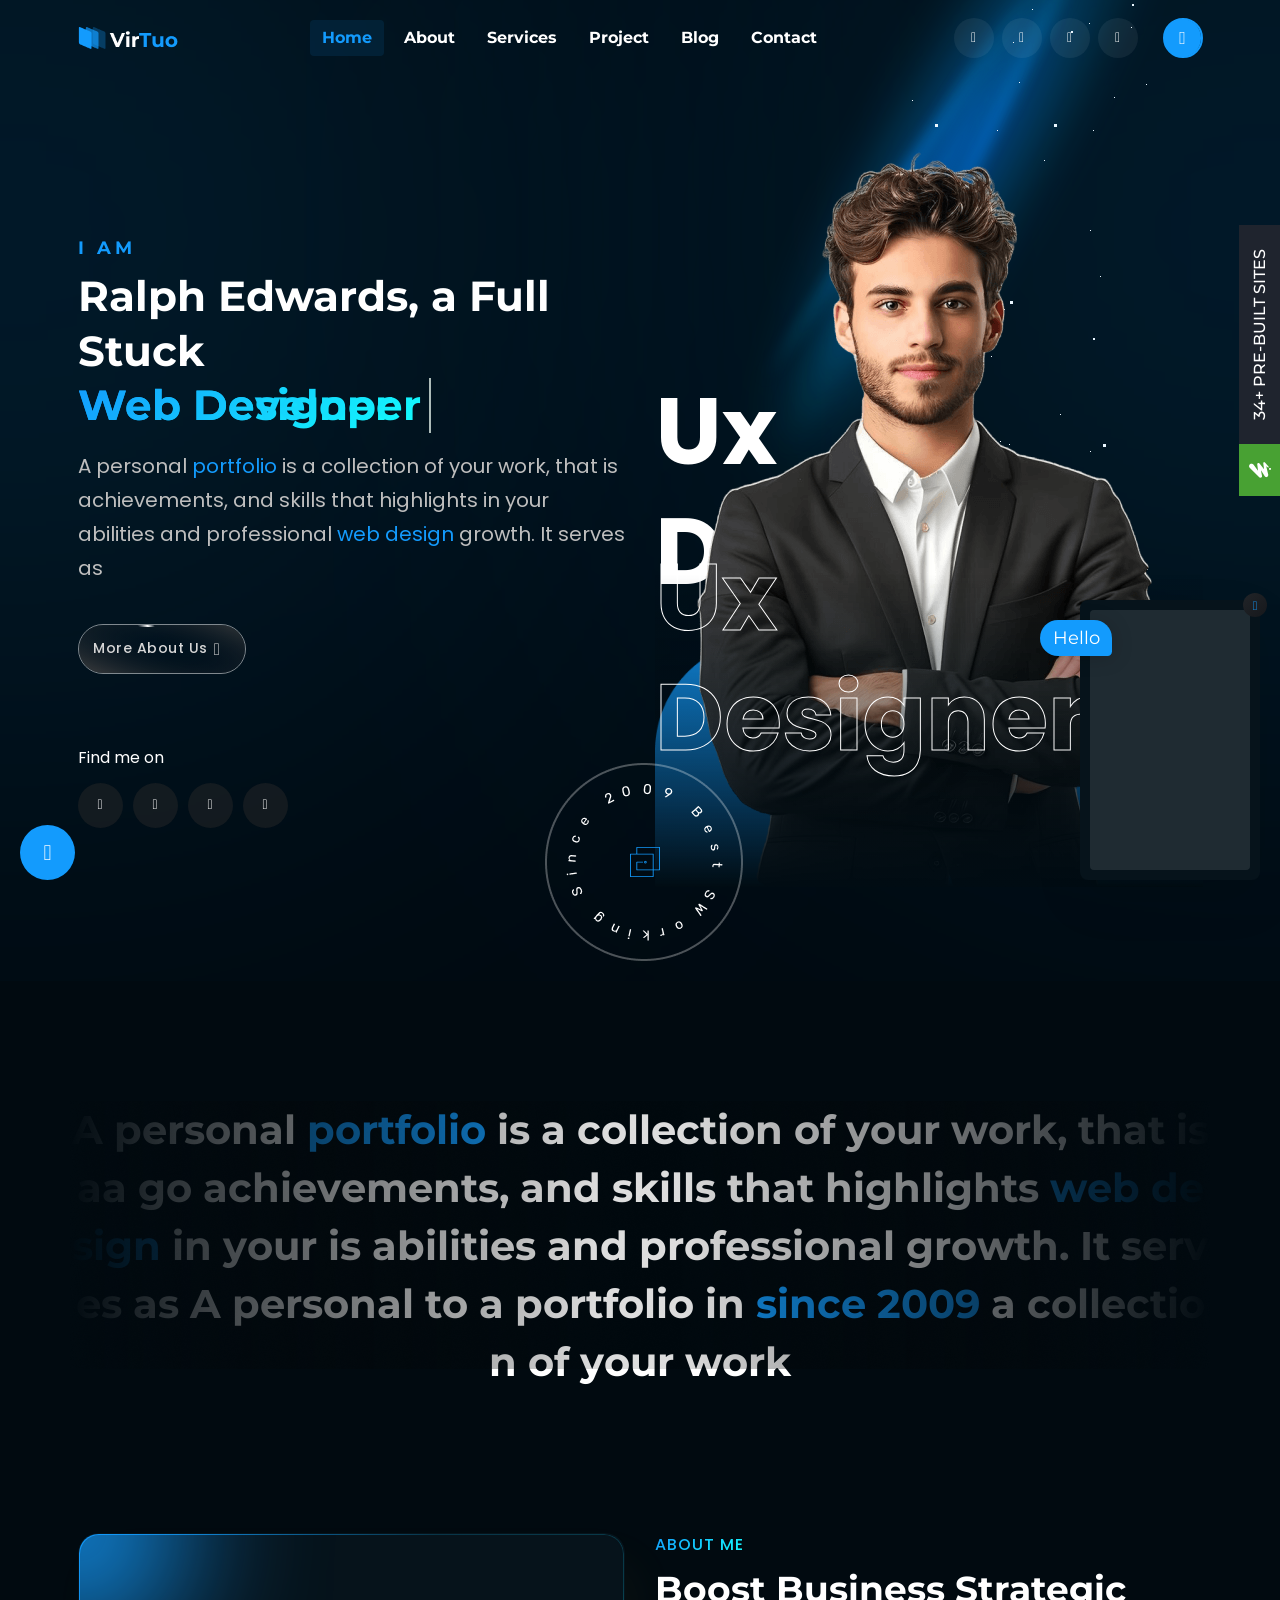
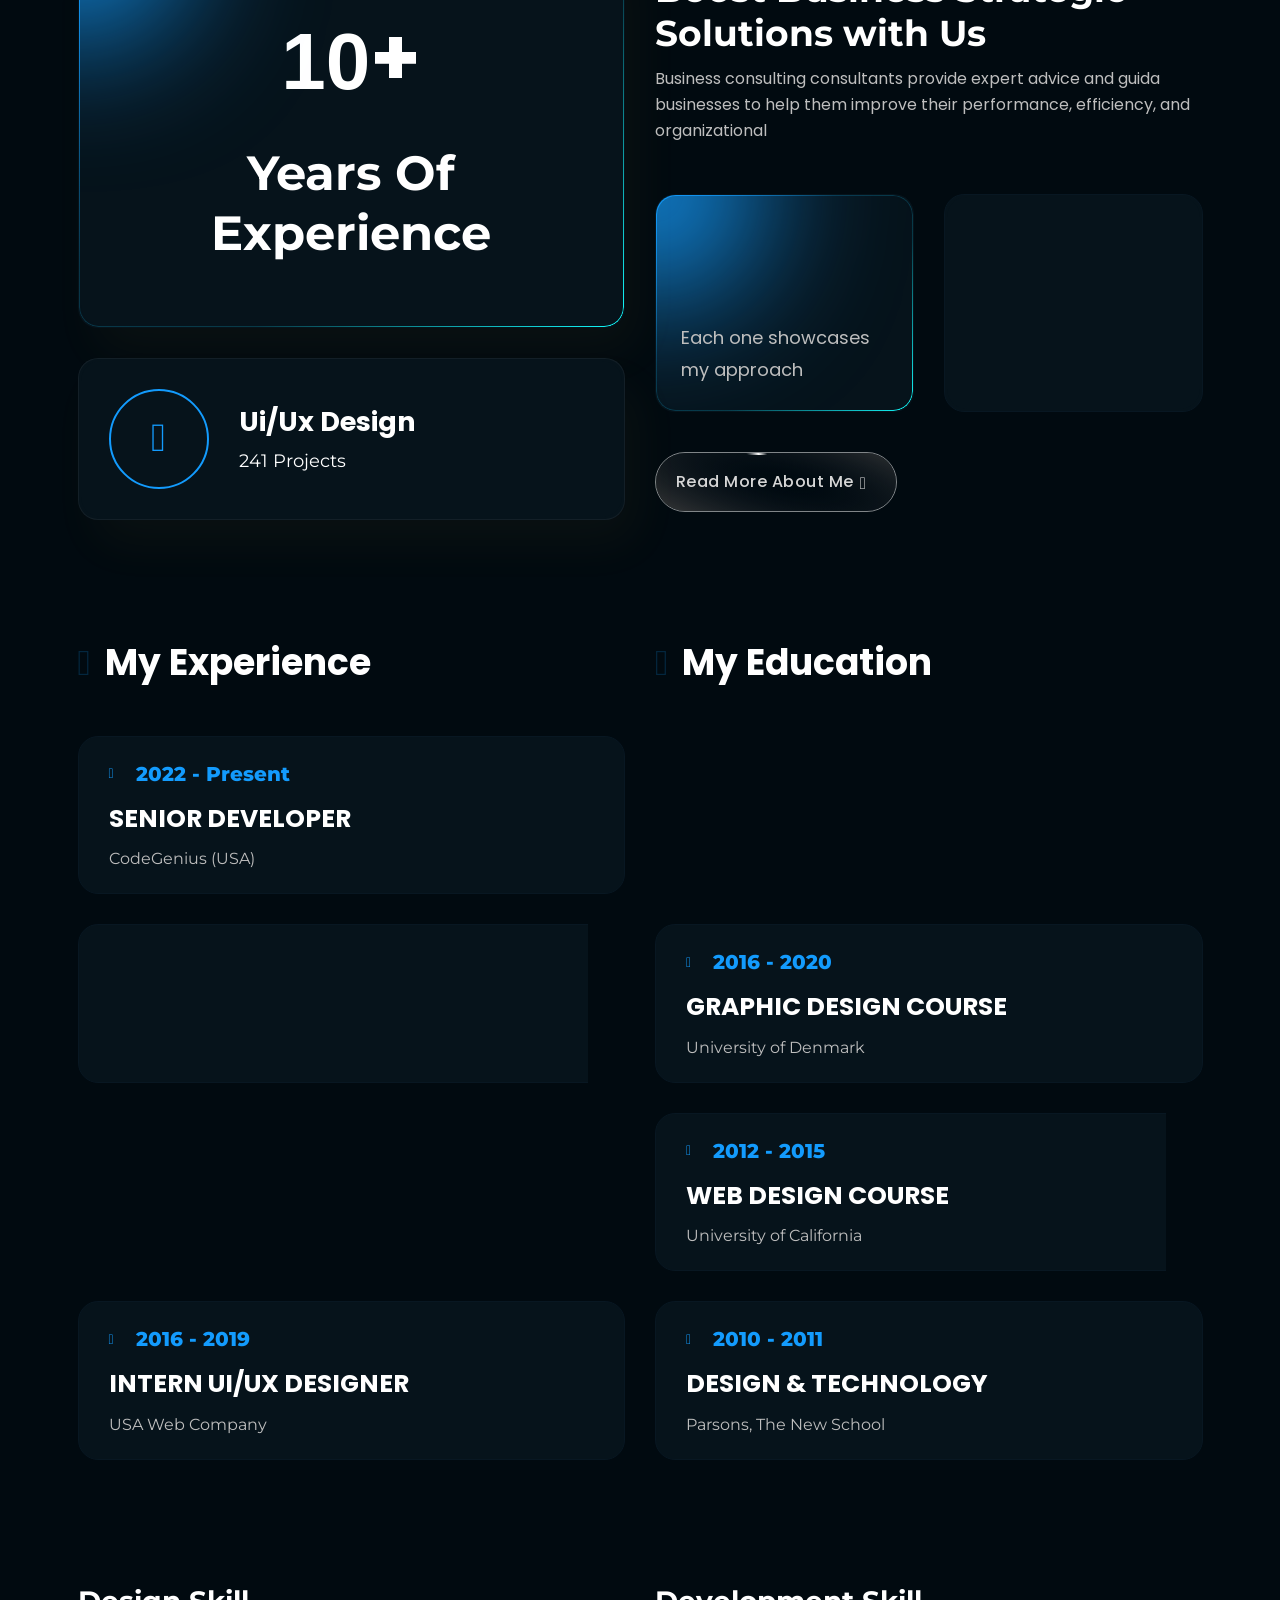
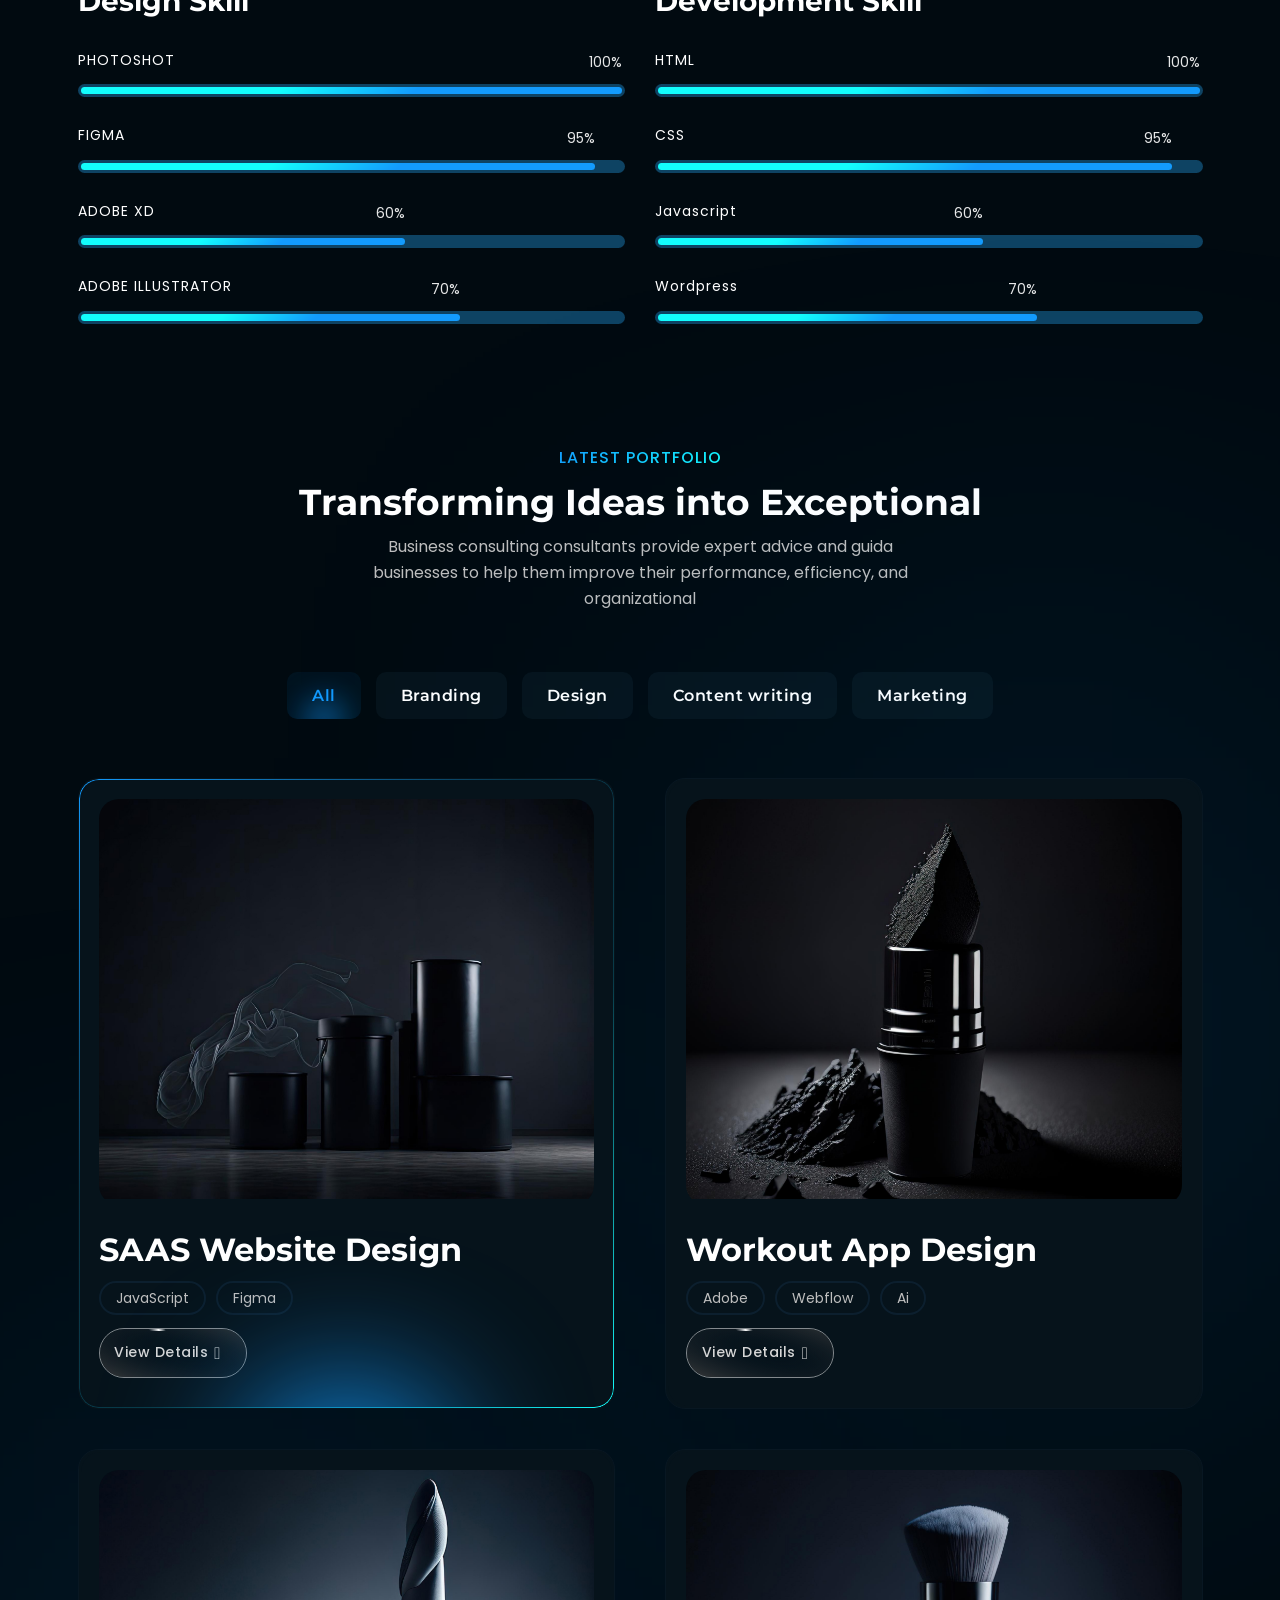
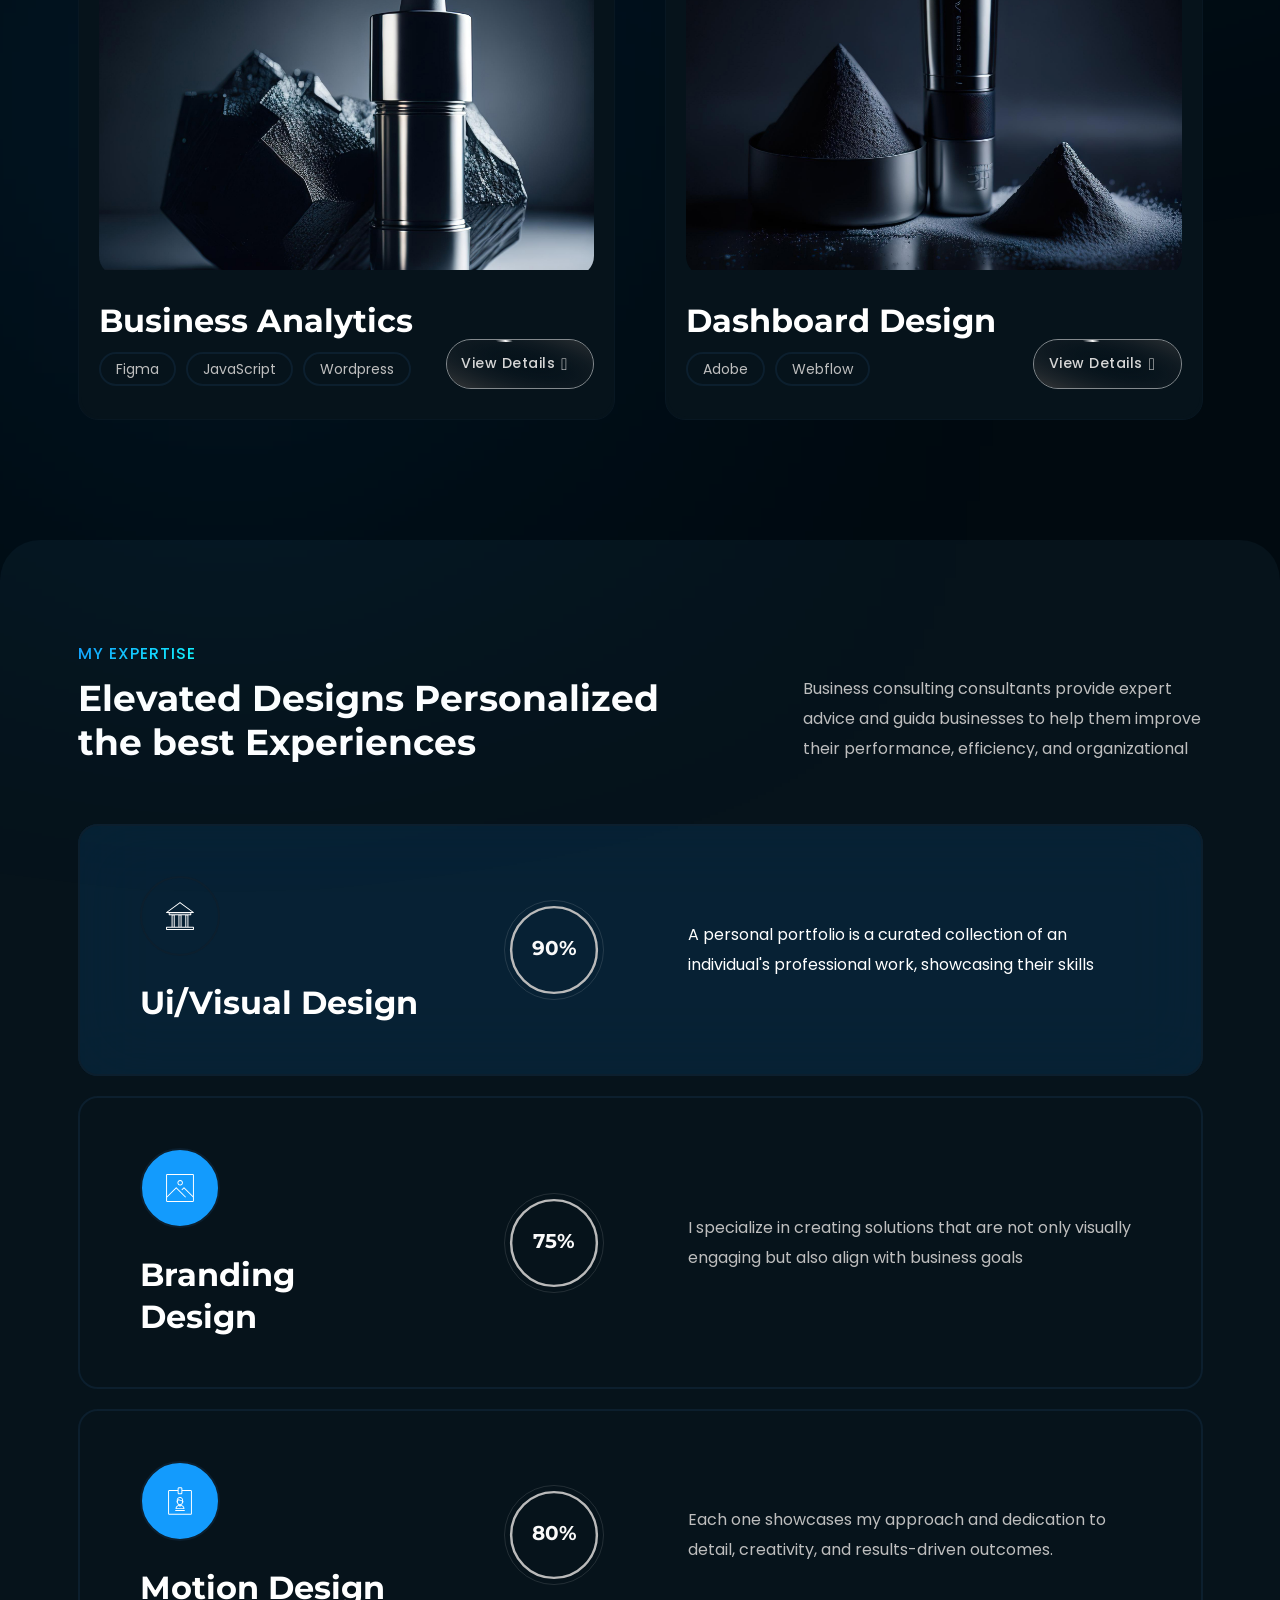
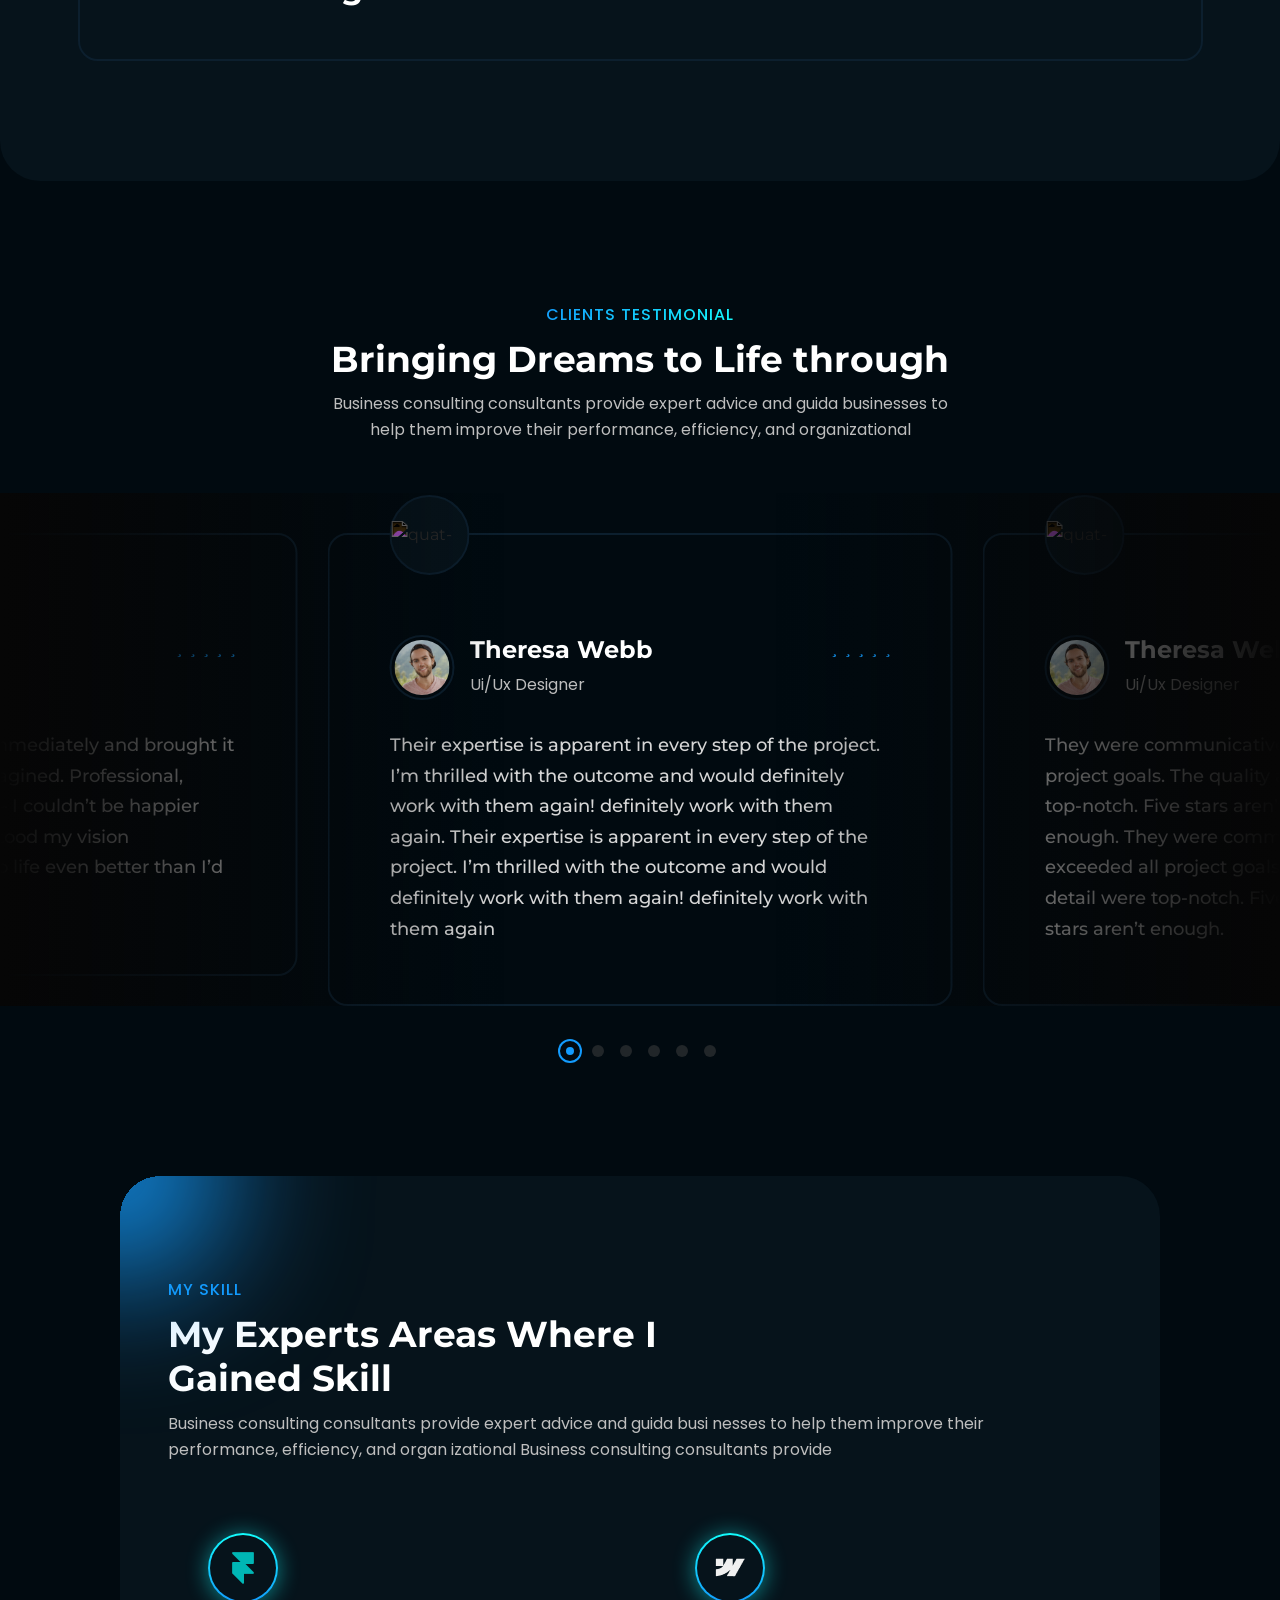
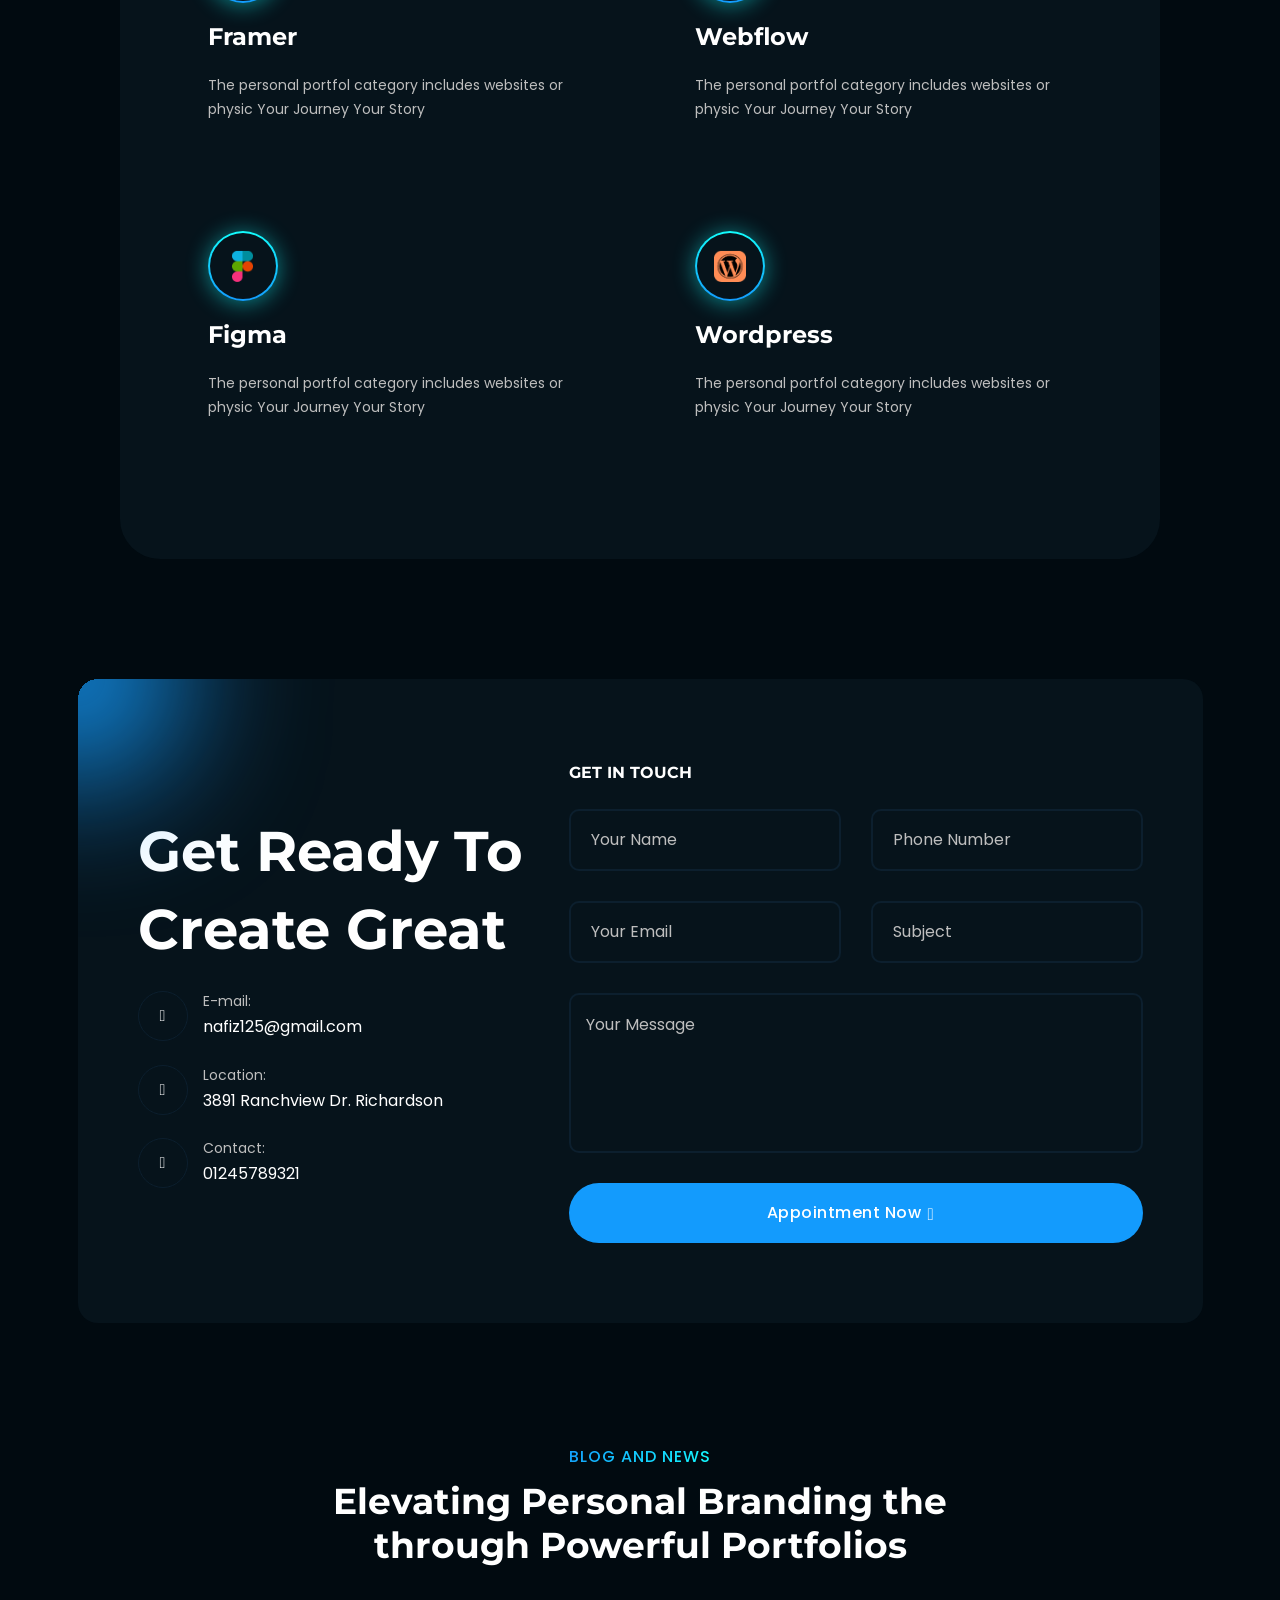
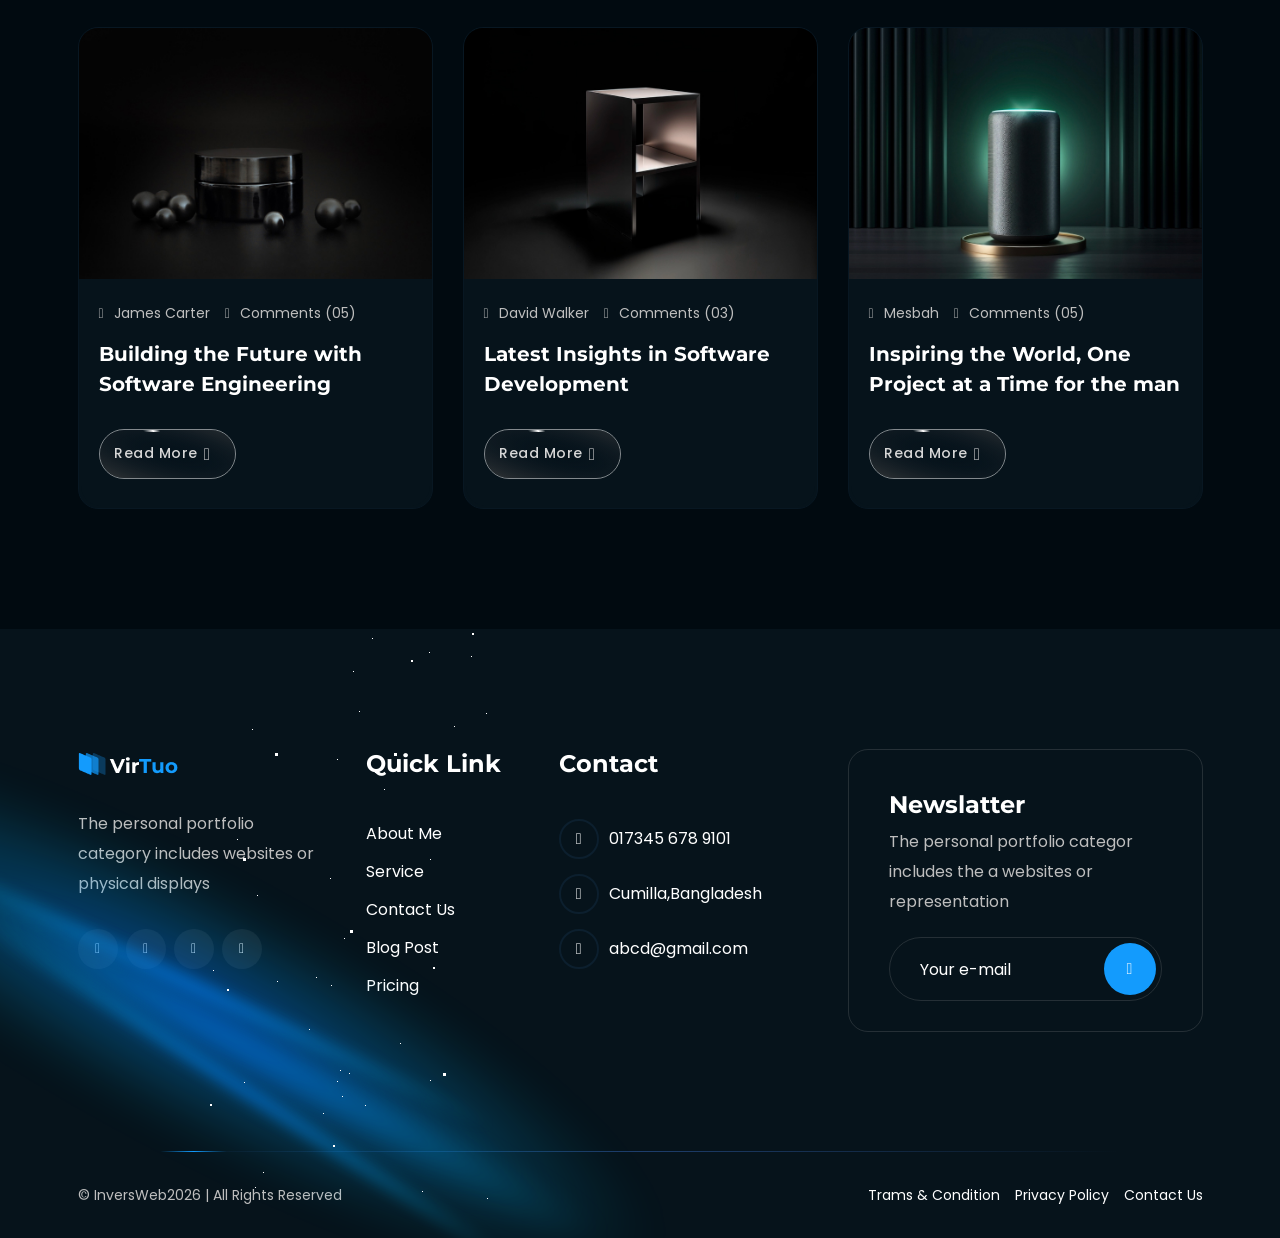
==== index.html @ 7d14ae6f "Add files via upload" ====
<!DOCTYPE html>
<html lang="en">

<head>
    <meta charset="UTF-8">
    <meta http-equiv="X-UA-Compatible" content="IE=edge">
    <meta name="viewport" content="width=device-width, initial-scale=1.0">
    <meta name="description" content="Virtuo is a modern personal portfolio template for designers, developers, content writer, cleaner, programmer, fashion designer, model, Influencer and freelancers. Fully responsive, SEO-friendly, Bootstrap and easy to customize.">
    <link rel="shortcut icon" type="image/x-icon" href="assets/images/favicon.svg">
    <title>Home 03 - Virtuo Personal Portfolio HTML Template</title>
    <!-- Bootstrap min css -->
    <link rel="stylesheet" href="assets/css/vendor/fontawesome.css">
    <link rel="stylesheet" href="assets/css/plugins/swiper.css">
    <link rel="stylesheet" href="assets/css/plugins/odometer.css">
    <link rel="stylesheet" href="assets/css/vendor/animate.min.css">
    <link rel="stylesheet" href="assets/css/vendor/bootstrap.min.css">
    <!-- custom css -->
    <link rel="stylesheet" href="assets/css/style.css">
</head>

<body>

    <!-- tpm-header-area start -->
    <header class="tmp-header-area-start header-one header--sticky header--transparent">
        <div class="container">
            <div class="row">
                <div class="col-lg-12">
                    <div class="header-content">
                        <div class="logo">
                            <a href="index.html">
                                <img class="logo-dark" src="assets/images/logo/white-logo-reeni.png" alt="Virtuo - Personal Portfolio HTML Template for developers and freelancers">
                                <img class="logo-white" src="assets/images/logo/logo-white.png" alt="Virtuo - Personal Portfolio HTML Template for developers and freelancers">
                            </a>
                        </div>
                        <nav class="tmp-mainmenu-nav d-none d-xl-block">
                            <ul class="tmp-mainmenu onepagenav">
                                <li>
                                    <a href="#home">Home
                                    </a>
                                </li>
                                <li>
                                    <a href="#about">About</a>
                                </li>
                                <li>
                                    <a href="#service">Services
                                    </a>
                                </li>
                                <li>
                                    <a href="#portfolio">Project
                                    </a>
                                </li>
                                <li>
                                    <a href="#blog">Blog
                                    </a>
                                </li>
                                <li>
                                    <a href="#contacts">Contact</a>
                                </li>
                            </ul>

                        </nav>
                        <div class="tmp-header-right">
                            <div class="social-share-wrapper d-none d-md-block">
                                <div class="social-link">
                                    <a href="#"><i class="fa-brands fa-instagram"></i></a>
                                    <a href="#"><i class="fa-brands fa-linkedin-in"></i></a>
                                    <a href="#"><i class="fa-brands fa-twitter"></i></a>
                                    <a href="#"><i class="fa-brands fa-facebook-f"></i></a>
                                </div>
                            </div>
                            <div class="actions-area">
                                <div class="tmp-side-collups-area d-none d-xl-block">
                                    <button class="tmp-menu-bars tmp_button_active"><i class="fa-regular fa-bars-staggered"></i></button>
                                </div>
                                <div class="tmp-side-collups-area d-block d-xl-none">
                                    <button class="tmp-menu-bars humberger_menu_active"><i class="fa-regular fa-bars-staggered"></i></button>
                                </div>
                            </div>
                        </div>
                    </div>
                </div>
            </div>
        </div>
    </header>
    <!-- tpm-header-area end -->

    <div class="d-none d-xl-block">
        <div class="tmp-sidebar-area tmp_side_bar">
            <div class="inner">
                <div class="top-area">
                    <a href="index.html" class="logo">
                        <img class="logo-dark" src="assets/images/logo/white-logo-reeni.png" alt="Virtuo - Personal Portfolio HTML Template for developers and freelancers">
                        <img class="logo-white" src="assets/images/logo/dark-logo-virtuo.png" alt="Virtuo - Personal Portfolio HTML Template for developers and freelancers">
                    </a>
                    <div class="close-icon-area">
                        <button class="tmp-round-action-btn close_side_menu_active">
                            <i class="fa-sharp fa-light fa-xmark"></i>
                        </button>
                    </div>
                </div>
                <div class="content-wrapper">
                    <div class="image-area-feature">
                        <a href="index.html">
                            <img src="assets/images/logo/man.png" alt="personal-logo">
                        </a>
                    </div>
                    <h5 class="title mt--30">Freelancer delivering exceptional Webflow, and Next.js solutions.</h5>
                    <p class="disc">I am a skilled freelancer specializing in Webflow development, Figma design, and Next.js projects. I deliver creative, dynamic, and user-centric web solutions.
                    </p>
                    <div class="short-contact-area">
                        <!-- single contact information -->
                        <div class="single-contact">
                            <i class="fa-solid fa-phone"></i>
                            <div class="information tmp-link-animation">
                                <span>Call Now</span>
                                <a href="#" class="number">+92 (8800) - 98670</a>
                            </div>
                        </div>
                        <!-- single contact information end -->

                        <!-- single contact information -->
                        <div class="single-contact">
                            <i class="fa-solid fa-envelope"></i>
                            <div class="information tmp-link-animation">
                                <span>Mail Us</span>
                                <a href="#" class="number">example@info.com</a>
                            </div>
                        </div>
                        <!-- single contact information end -->

                        <!-- single contact information -->
                        <div class="single-contact">
                            <i class="fa-solid fa-location-crosshairs"></i>
                            <div class="information tmp-link-animation">
                                <span>My Address</span>
                                <span class="number">66 Broklyant, New York 3269</span>
                            </div>
                        </div>
                        <!-- single contact information end -->
                    </div>
                    <!-- social area start -->
                    <div class="social-wrapper mt--20">
                        <span class="subtitle">find with me</span>
                        <div class="social-link">
                            <a href="#"><i class="fa-brands fa-instagram"></i></a>
                            <a href="#"><i class="fa-brands fa-linkedin-in"></i></a>
                            <a href="#"><i class="fa-brands fa-twitter"></i></a>
                            <a href="#"><i class="fa-brands fa-facebook-f"></i></a>
                        </div>
                    </div>
                    <!-- social area end -->
                </div>
            </div>
        </div>
        <a class="overlay_close_side_menu close_side_menu_active" href="javascript:void(0);"></a>
    </div>

    <div class="d-block d-xl-none">
        <div class="tmp-popup-mobile-menu">
            <div class="inner">
                <div class="header-top">
                    <div class="logo">
                        <a href="index.html" class="logo-area">
                            <img class="logo-dark" src="assets/images/logo/white-logo-reeni.png" alt="Virtuo - Personal Portfolio HTML Template for developers and freelancers">
                            <img class="logo-white" src="assets/images/logo/dark-logo-virtuo.png" alt="Virtuo - Personal Portfolio HTML Template for developers and freelancers">
                        </a>

                    </div>
                    <div class="close-menu">
                        <button class="close-button tmp-round-action-btn">
                            <i class="fa-sharp fa-light fa-xmark"></i>
                        </button>
                    </div>
                </div>
                <ul class="tmp-mainmenu onepagenav">
                    <li>
                        <a href="#home">Home
                        </a>
                    </li>
                    <li>
                        <a href="#about">About</a>
                    </li>
                    <li>
                        <a href="#service">Services
                        </a>
                    </li>
                    <li>
                        <a href="#portfolio">Project
                        </a>
                    </li>
                    <li>
                        <a href="#blog">Blog
                        </a>
                    </li>
                    <li>
                        <a href="#contacts">Contact</a>
                    </li>
                </ul>


                <div class="social-wrapper mt--40">
                    <span class="subtitle">find with me</span>
                    <div class="social-link">
                        <a href="#"><i class="fa-brands fa-instagram"></i></a>
                        <a href="#"><i class="fa-brands fa-linkedin-in"></i></a>
                        <a href="#"><i class="fa-brands fa-twitter"></i></a>
                        <a href="#"><i class="fa-brands fa-facebook-f"></i></a>
                    </div>
                </div>
                <!-- social area end -->



            </div>
        </div>
    </div>


    <!-- tmp banner area start -->
    <div class="rpp-banner-two-area" id="home">
        <div class="container">
            <div class="banner-two-main-wrapper">
                <div class="row align-items-center">
                    <div class="col-lg-6 order-lg-2">
                        <div class="banner-right-content">
                            <div class="main-img">
                                <img class="tmp-scroll-trigger tmp-zoom-in animation-order-1" src="assets/images/banner/banner-user-image-two.png" alt="banner-img">
                                <h2 class="banner-big-text-1 up-down-2">Ux Designer</h2>
                                <h2 class="banner-big-text-2 up-down">Ux Designer</h2>
                                <div class="benner-two-bg-red-img">
                                    <img src="assets/images/banner/banner-user-image-two-red-bg.png" alt="red-img">
                                </div>
                                <div class="logo-under-img-wrap">
                                    <div class="logo-under-img">
                                        <img src="assets/images/banner/logo-under-image.png" alt="logo-under-image">
                                    </div>
                                    <div class="logo-under-img-2">
                                        <img src="assets/images/banner/logo-under-image-2.png" alt="logo-under-image">
                                    </div>
                                </div>

                            </div>
                        </div>
                    </div>
                    <div class="col-lg-6 order-lg-1 mt--100">
                        <div class="inner">
                            <span class="sub-title tmp-scroll-trigger tmp-fade-in animation-order-1">I am</span>
                            <h1 class="title tmp-scroll-trigger tmp-fade-in animation-order-2">
                                Ralph Edwards, a Full Stuck <br>
                                <span class="header-caption">
                                    <span class="cd-headline clip is-full-width">
                                        <span class="cd-words-wrapper">
                                            <b class="is-visible theme-gradient">Web Designer</b>
                                            <b class="is-hidden theme-gradient">Web Developer</b>
                                            <b class="is-hidden theme-gradient">UI/UX Designer</b>
                                            <b class="is-hidden theme-gradient">Stylish Model</b>
                                            <b class="is-hidden theme-gradient">Content Writer</b>
                                        </span>
                                </span>
                                </span>
                            </h1>
                            <p class="disc tmp-scroll-trigger tmp-fade-in animation-order-3"> A personal
                                <span>portfolio</span> is a collection of your work, that is
                                achievements, and skills that highlights in your abilities and professional <span>web
                                    design</span> growth. It serves as
                            </p>
                            <div class="button-area-banner-two tmp-scroll-trigger tmp-fade-in animation-order-4">

                                <a class="tmp-btn hover-icon-reverse btn-border btn-md tmp-modern-button radius-round download-icon" href="javascript:void(0)">
                                    <div class="icon-reverse-wrapper">
                                        <span class="btn-text">More About Us</span>
                                        <div class="btn-hack"></div>
                                        <img src="assets/images/button/btg-bg.svg" alt="" class="btn-bg">
                                        <img src="assets/images/button/btg-bg-2.svg" alt="" class="btn-bg-hover">
                                        <span class="btn-icon"><i class="ffa-sharp fa-regular fa-arrow-right"></i></span>
                                        <span class="btn-icon"><i class="ffa-sharp fa-regular fa-arrow-right"></i></span>
                                    </div>
                                </a>
                            </div>
                            <div class="find-me-on tmp-scroll-trigger tmp-fade-in animation-order-5">
                                <h2 class="find-me-on-title">Find me on</h2>
                                <div class="social-link banner">
                                    <a href="#"><i class="fa-brands fa-instagram"></i></a>
                                    <a href="#"><i class="fa-brands fa-linkedin-in"></i></a>
                                    <a href="#"><i class="fa-brands fa-twitter"></i></a>
                                    <a href="#"><i class="fa-brands fa-facebook-f"></i></a>
                                </div>
                            </div>
                        </div>
                    </div>
                </div>
            </div>
        </div>
        <div class="slider-bg-light">
            <img class="blocksync-scroll-trigger fade_in animation-order-8" src="assets/images/banner/shape/light.svg" alt="Top Light Shape">
        </div>
        <div class="slider-bg-dot-shape">
            <div class="wrapper blocksync-scroll-trigger blocksync-stars-area fade_in animation-order-16">
                <div class="blocksync-stars"></div>
                <div class="blocksync-stars2"></div>
                <div class="blocksync-stars3"></div>
            </div>
        </div>
    </div>
    <!-- tmp banner area end -->

    <!-- tmp text para start -->
    <div class="about-content-area">
        <div class="container tmp-section-gap">
            <div class="text-para-doc-wrap">
                <h2 class="text-para-documents tmp-scroll-trigger tmp-fade-in tmp-title-split-2 animation-order-1">A personal
                    <span>portfolio</span> is a collection of your work, that is aa
                    go achievements, and skills that highlights <span>web design</span> in your is abilities and
                    professional growth. It serves as A personal to a portfolio in <span>since 2009</span> a collection
                    of
                    your work
                </h2>
                <div class="right-bg-text-para">
                    <img src="assets/images/banner/right-bg-text-para-doc.png" alt="">
                </div>
                <div class="left-bg-text-para">
                    <img src="assets/images/banner/left-bg-text-para-doc.png" alt="">
                </div>
            </div>
        </div>
    </div>
    <!-- tmp text para end -->

    <!-- tmp About Me Start -->
    <section class="about-us-area" id="about">
        <div class="container">
            <div class="row align-items-center g-5">
                <div class="col-lg-6">
                    <div class="about-us-left-content-wrap">
                        <div class="years-of-experience-card tmponhover active tmp-scroll-trigger tmp-fade-in animation-order-1">
                            <h3 class="counter card-title"><span class="odometer" data-count="10">00</span>+
                            </h3>
                            <div class="tmp-light light-top-left"></div>
                            <p class="card-para">years of experience</p>
                        </div>
                        <div class="design-card tmponhover tmp-scroll-trigger tmp-fade-in animation-order-2">
                            <div class="design-card-img">
                                <div class="icon"><i class="fa-sharp fa-thin fa-lock"></i></div>
                            </div>
                            <div class="tmp-light light-top-left"></div>
                            <div class="card-info">
                                <h3 class="card-title">Ui/Ux Design</h3>
                                <p class="card-para">241 Projects</p>
                            </div>
                        </div>
                    </div>
                </div>
                <!-- bg-vactor-one -->
                <div class="col-lg-6">
                    <div class="about-us-right-content-wrap">
                        <div class="section-head text-align-left mb--50">
                            <div class="section-sub-title tmp-scroll-trigger tmp-fade-in animation-order-1">
                                <span class="subtitle theme-gradient">About Me</span>
                            </div>
                            <h2 class="title split-collab tmp-scroll-trigger tmp-fade-in animation-order-2">Boost
                                Business Strategic <br> Solutions with Us</h2>
                            <p class="description tmp-scroll-trigger tmp-fade-in animation-order-3">Business consulting
                                consultants provide expert advice and guida
                                businesses to help them improve their performance, efficiency, and organizational</p>
                        </div>
                        <div class="about-us-section-card row g-5 animation-action-2">

                            <div class="col-lg-6 col-md-6 col-sm-6 col-12">
                                <div class="about-us-card tmponhover single-animation tmp-scroll-trigger tmp-fade-in animation-order-4 active">
                                    <div class="card-head with-flex">
                                        <div class="logo-img">
                                            <img src="assets/images/about/logo-1.svg" alt="logo">
                                        </div>
                                        <h3 class="card-title">Business</h3>
                                    </div>
                                    <div class="tmp-light light-top-left"></div>
                                    <p class="card-para">Each one showcases my approach
                                    </p>
                                </div>
                            </div>

                            <div class="col-lg-6 col-md-6 col-sm-6 col-12">
                                <div class="about-us-card tmponhover single-animation tmp-scroll-trigger tmp-fade-in animation-order-5">
                                    <div class="card-head with-flex">
                                        <div class="logo-img">
                                            <img src="assets/images/about/logo-2.svg" alt="logo">
                                        </div>
                                        <h3 class="card-title">Partners</h3>
                                    </div>
                                    <div class="tmp-light light-top-left"></div>
                                    <p class="card-para">Business consulting consul us to a provide
                                    </p>
                                </div>
                            </div>

                        </div>
                        <div class="about-btn mt--40 tmp-scroll-trigger tmp-fade-in animation-order-6">
                            <a class="tmp-btn hover-icon-reverse btn-border tmp-modern-button radius-round download-icon" href="#">
                                <div class="icon-reverse-wrapper">
                                    <span class="btn-text">Read More About Me</span>
                                    <div class="btn-hack"></div>
                                    <img src="assets/images/button/btg-bg.svg" alt="" class="btn-bg">
                                    <img src="assets/images/button/btg-bg-2.svg" alt="" class="btn-bg-hover">
                                    <span class="btn-icon"><i class="fa-regular fa-arrow-down"></i></span>
                                    <span class="btn-icon"><i class="fa-regular fa-arrow-down"></i></span>
                                </div>
                            </a>
                        </div>
                    </div>
                </div>
            </div>
        </div>
    </section>
    <!-- tmp About Me end -->


    <section class="resume-section tmp-section-gapTop" id="resume-section">
        <div class="container">
            <div class="row animation-action-3">
                <div class="col-md-6">
                    <div class="section-header mb--50 tmp-scroll-trigger tmp-fade-in animation-order-1">
                        <h2 class="section-title"><i class="fa-regular fa-award"></i> My Experience</h2>
                    </div>

                    <div class="resume-widget">
                        <div class="paralax-image">
                            <div class="resume-single tmponhover single-animation tmp-scroll-trigger tmp-fade-in animation-order-1">
                                <div class="time"><i class="fa-duotone fa-solid fa-circle-dot fa-fade mr--15"></i> 2022 -
                                    Present</div>
                                <h3 class="resume-title">Senior Developer</h3>
                                <div class="institute">CodeGenius (USA)</div>
                            </div>
                        </div>
                        <div class="paralax-image">
                            <div class="resume-single tmponhover single-animation tmp-scroll-trigger tmp-fade-in animation-order-2">
                                <div class="time"><i class="fa-duotone fa-solid fa-circle-dot fa-fade mr--15"></i> 2022 -
                                    2022</div>
                                <h3 class="resume-title">Web Developer</h3>
                                <div class="institute">Modarni Tomoli</div>
                            </div>
                        </div>
                        <div class="paralax-image">
                            <div class="resume-single tmponhover single-animation tmp-scroll-trigger tmp-fade-in animation-order-3">
                                <div class="time"><i class="fa-duotone fa-solid fa-circle-dot fa-fade mr--15"></i> 2020 -
                                    2022</div>
                                <h3 class="resume-title">UI Designer</h3>
                                <div class="institute">Tech Design Company</div>
                            </div>
                        </div>
                        <div class="paralax-image">
                            <div class="resume-single tmponhover single-animation mb--0 tmp-scroll-trigger tmp-fade-in animation-order-4">
                                <div class="time"><i class="fa-duotone fa-solid fa-circle-dot fa-fade mr--15"></i> 2016 -
                                    2019</div>
                                <h3 class="resume-title">Intern UI/UX Designer</h3>
                                <div class="institute">USA Web Company</div>
                            </div>
                        </div>



                    </div>
                </div>

                <div class="col-md-6">
                    <div class="section-header mb--50 tmp-scroll-trigger tmp-fade-in animation-order-1">
                        <h2 class="section-title"> <i class="fa-regular fa-graduation-cap"></i> My Education</h2>
                    </div>

                    <div class="resume-widget">
                        <div class="paralax-image">
                            <div class="resume-single tmponhover single-animation tmp-scroll-trigger tmp-fade-in animation-order-1">
                                <div class="time"><i class="fa-duotone fa-solid fa-circle-dot fa-fade mr--15"></i> 2020 -
                                    2023</div>
                                <h3 class="resume-title">Programming course</h3>
                                <div class="institute">Harverd University</div>
                            </div>
                        </div>
                        <div class="paralax-image">
                            <div class="resume-single tmponhover single-animation tmp-scroll-trigger tmp-fade-in animation-order-2">
                                <div class="time"><i class="fa-duotone fa-solid fa-circle-dot fa-fade mr--15"></i> 2016 -
                                    2020</div>
                                <h3 class="resume-title">Graphic design course</h3>
                                <div class="institute">University of Denmark</div>
                            </div>
                        </div>
                        <div class="paralax-image">
                            <div class="resume-single tmponhover single-animation tmp-scroll-trigger tmp-fade-in animation-order-3">
                                <div class="time"><i class="fa-duotone fa-solid fa-circle-dot fa-fade mr--15"></i> 2012 -
                                    2015</div>
                                <h3 class="resume-title">Web design course</h3>
                                <div class="institute">University of California</div>
                            </div>
                        </div>
                        <div class="paralax-image">
                            <div class="resume-single tmponhover single-animation mb--0 tmp-scroll-trigger tmp-fade-in animation-order-4">
                                <div class="time"><i class="fa-duotone fa-solid fa-circle-dot fa-fade mr--15"></i> 2010 -
                                    2011</div>
                                <h3 class="resume-title">Design &amp; Technology</h3>
                                <div class="institute">Parsons, The New School</div>
                            </div>
                        </div>
                    </div>
                </div>
            </div>
        </div>
    </section>

    <!-- tmp skill area start -->
    <div class="tmp-skill-area tmp-section-gapTop" id="service">
        <div class="container">
            <div class="row g-5">
                <div class="col-lg-6">
                    <div class="progress-wrapper">
                        <div class="content">
                            <h2 class="custom-title mb--30 tmp-scroll-trigger tmp-fade-in animation-order-1">
                                Design Skill
                            </h2>
                            <!-- Start Single Progress Charts -->
                            <div class="progress-charts">
                                <h6 class="heading heading-h6">
                                    PHOTOSHOT</h6>
                                <div class="progress">
                                    <div class="progress-bar wow fadeInLeft" data-wow-duration="0.5s" data-wow-delay=".3s" role="progressbar" style="width: 100%; visibility: visible; animation-duration: 0.5s; animation-delay: 0.3s; animation-name: fadeInLeft;" aria-valuenow="85" aria-valuemin="0" aria-valuemax="100">
                                        <span class="percent-label">100%</span>
                                    </div>
                                </div>
                            </div>
                            <!-- End Single Progress Charts -->

                            <!-- Start Single Progress Charts -->
                            <div class="progress-charts">
                                <h6 class="heading heading-h6">
                                    FIGMA</h6>
                                <div class="progress">
                                    <div class="progress-bar wow fadeInLeft" data-wow-duration="0.6s" data-wow-delay=".4s" role="progressbar" style="width: 95%; visibility: visible; animation-duration: 0.6s; animation-delay: 0.4s; animation-name: fadeInLeft;" aria-valuenow="85" aria-valuemin="0" aria-valuemax="100">
                                        <span class="percent-label">95%</span>
                                    </div>
                                </div>
                            </div>
                            <!-- End Single Progress Charts -->

                            <!-- Start Single Progress Charts -->
                            <div class="progress-charts">
                                <h6 class="heading heading-h6">
                                    ADOBE XD</h6>
                                <div class="progress">
                                    <div class="progress-bar wow fadeInLeft" data-wow-duration="0.7s" data-wow-delay=".5s" role="progressbar" style="width: 60%; visibility: visible; animation-duration: 0.7s; animation-delay: 0.5s; animation-name: fadeInLeft;" aria-valuenow="85" aria-valuemin="0" aria-valuemax="100">
                                        <span class="percent-label">60%</span>
                                    </div>
                                </div>
                            </div>
                            <!-- End Single Progress Charts -->

                            <!-- Start Single Progress Charts -->
                            <div class="progress-charts">
                                <h6 class="heading heading-h6">
                                    ADOBE ILLUSTRATOR</h6>
                                <div class="progress">
                                    <div class="progress-bar wow fadeInLeft" data-wow-duration="0.8s" data-wow-delay=".6s" role="progressbar" style="width: 70%; visibility: visible; animation-duration: 0.8s; animation-delay: 0.6s; animation-name: fadeInLeft;" aria-valuenow="85" aria-valuemin="0" aria-valuemax="100">
                                        <span class="percent-label">70%</span>
                                    </div>
                                </div>
                            </div>
                            <!-- End Single Progress Charts -->

                        </div>
                    </div>
                </div>
                <div class="col-lg-6">
                    <div class="progress-wrapper">
                        <div class="content">
                            <h2 class="custom-title mb--30 tmp-scroll-trigger tmp-fade-in animation-order-1">
                                Development Skill
                            </h2>
                            <!-- Start Single Progress Charts -->
                            <div class="progress-charts">
                                <h6 class="heading heading-h6">
                                    HTML</h6>
                                <div class="progress">
                                    <div class="progress-bar wow fadeInLeft" data-wow-duration="0.5s" data-wow-delay=".3s" role="progressbar" style="width: 100%; visibility: visible; animation-duration: 0.5s; animation-delay: 0.3s; animation-name: fadeInLeft;" aria-valuenow="85" aria-valuemin="0" aria-valuemax="100">
                                        <span class="percent-label">100%</span>
                                    </div>
                                </div>
                            </div>
                            <!-- End Single Progress Charts -->

                            <!-- Start Single Progress Charts -->
                            <div class="progress-charts">
                                <h6 class="heading heading-h6">
                                    CSS</h6>
                                <div class="progress">
                                    <div class="progress-bar wow fadeInLeft" data-wow-duration="0.6s" data-wow-delay=".4s" role="progressbar" style="width: 95%; visibility: visible; animation-duration: 0.6s; animation-delay: 0.4s; animation-name: fadeInLeft;" aria-valuenow="85" aria-valuemin="0" aria-valuemax="100">
                                        <span class="percent-label">95%</span>
                                    </div>
                                </div>
                            </div>
                            <!-- End Single Progress Charts -->

                            <!-- Start Single Progress Charts -->
                            <div class="progress-charts">
                                <h6 class="heading heading-h6">
                                    Javascript</h6>
                                <div class="progress">
                                    <div class="progress-bar wow fadeInLeft" data-wow-duration="0.7s" data-wow-delay=".5s" role="progressbar" style="width: 60%; visibility: visible; animation-duration: 0.7s; animation-delay: 0.5s; animation-name: fadeInLeft;" aria-valuenow="85" aria-valuemin="0" aria-valuemax="100">
                                        <span class="percent-label">60%</span>
                                    </div>
                                </div>
                            </div>
                            <!-- End Single Progress Charts -->

                            <!-- Start Single Progress Charts -->
                            <div class="progress-charts">
                                <h6 class="heading heading-h6">
                                    Wordpress</h6>
                                <div class="progress">
                                    <div class="progress-bar wow fadeInLeft" data-wow-duration="0.8s" data-wow-delay=".6s" role="progressbar" style="width: 70%; visibility: visible; animation-duration: 0.8s; animation-delay: 0.6s; animation-name: fadeInLeft;" aria-valuenow="85" aria-valuemin="0" aria-valuemax="100">
                                        <span class="percent-label">70%</span>
                                    </div>
                                </div>
                            </div>
                            <!-- End Single Progress Charts -->

                        </div>
                    </div>
                </div>
            </div>
        </div>
    </div>
    <!-- tmp skill area end -->

    <!-- tmp Latest Portfolio Start -->
    <section class="latest-portfolio-area custom-column-grid tmp-section-gap" id="portfolio">
        <div class="container">
            <div class="section-head mb--60">
                <div class="section-sub-title center-title tmp-scroll-trigger tmp-fade-in animation-order-1">
                    <span class="subtitle theme-gradient">Latest Portfolio</span>
                </div>
                <h2 class="title split-collab tmp-scroll-trigger tmp-fade-in animation-order-2"> Transforming Ideas into
                    Exceptional </h2>
                <p class="description section-sm tmp-scroll-trigger tmp-fade-in animation-order-3">Business consulting
                    consultants provide expert advice and guida
                    businesses to help them improve their performance, efficiency, and organizational</p>
            </div>

            <div class="latest-portfolio-tabs-area">
                <nav>
                    <ul class="nav nav-tabs" id="nav-tab" role="tablist">
                        <li>
                            <button class="nav-link active" id="nav-all-tab" data-bs-toggle="tab" data-bs-target="#nav-all" type="button" role="tab" aria-controls="nav-all" aria-selected="true">All</button>
                        </li>
                        <li>
                            <button class="nav-link" id="nav-branding-tab" data-bs-toggle="tab" data-bs-target="#nav-branding" type="button" role="tab" aria-controls="nav-branding" aria-selected="false">Branding</button>
                        </li>
                        <li>
                            <button class="nav-link" id="nav-design-tab" data-bs-toggle="tab" data-bs-target="#nav-design" type="button" role="tab" aria-controls="nav-design" aria-selected="false">Design</button>
                        </li>
                        <li>
                            <button class="nav-link" id="nav-content-writing-tab" data-bs-toggle="tab" data-bs-target="#nav-content-writing" type="button" role="tab" aria-controls="nav-content-writing" aria-selected="false">Content writing</button>
                        </li>
                        <li>
                            <button class="nav-link" id="nav-marketing-tab" data-bs-toggle="tab" data-bs-target="#nav-marketing" type="button" role="tab" aria-controls="nav-marketing" aria-selected="false">Marketing</button>
                        </li>
                    </ul>
                </nav>
                <div class="tab-content bg-blur-style-one" id="nav-tabContent">
                    <div class="tab-pane fade show active" id="nav-all" role="tabpanel" aria-labelledby="nav-all-tab" tabindex="0">
                        <div class="row animation-action-3">
                            <div class="col-lg-6 col-md-6 paralax-image">
                                <div class="latest-portfolio-card-style-two image-box-hover tmp-scroll-trigger single-animation active tmponhover tmp-fade-in animation-order-1" data-bs-toggle="modal" data-bs-target="#exampleModalCenter">
                                    <div class="portfoli-card-img">
                                        <div class="img-box v2">
                                            <a class="tmp-scroll-trigger tmp-zoom-in animation-order-1" href="jacascript:void(0);">
                                                <img class="w-100" src="assets/images/latest-portfolio/portfoli-img-1.jpg" alt="Thumbnail">
                                            </a>
                                        </div>
                                    </div>
                                    <div class="portfolio-card-content-wrap">
                                        <div class="content-left">
                                            <h3 class="portfolio-card-title"><a href="jacascript:void(0);">SAAS website
                                                    design</a></h3>
                                            <div class="tag-items">
                                                <ul>
                                                    <li>
                                                        <a href="#" class="tag-item">JavaScript</a>
                                                    </li>
                                                    <li>
                                                        <a href="#" class="tag-item">Figma</a>
                                                    </li>
                                                </ul>
                                            </div>
                                        </div>
                                        <a class="tmp-btn hover-icon-reverse btn-border tmp-modern-button radius-round download-icon btn-md" href="javascript:void(0);">
                                            <div class="icon-reverse-wrapper">
                                                <span class="btn-text">View Details</span>
                                                <div class="btn-hack"></div>
                                                <img src="assets/images/button/btg-bg.svg" alt="" class="btn-bg">
                                                <img src="assets/images/button/btg-bg-2.svg" alt="" class="btn-bg-hover">
                                                <span class="btn-icon"><i class="fa-sharp fa-regular fa-arrow-right"></i></span>
                                                <span class="btn-icon"><i class="fa-sharp fa-regular fa-arrow-right"></i></span>
                                            </div>
                                        </a>
                                    </div>
                                    <div class="tmp-light light-center"></div>
                                </div>
                            </div>
                            <div class="col-lg-6 col-md-6 paralax-image">
                                <div class="latest-portfolio-card-style-two image-box-hover tmp-scroll-trigger single-animation tmponhover tmp-fade-in animation-order-2" data-bs-toggle="modal" data-bs-target="#exampleModalCenter">
                                    <div class="portfoli-card-img">
                                        <div class="img-box v2">
                                            <a class="tmp-scroll-trigger tmp-zoom-in animation-order-1" href="jacascript:void(0);">
                                                <img class="w-100" src="assets/images/latest-portfolio/portfoli-img-3.jpg" alt="Thumbnail">
                                            </a>
                                        </div>
                                    </div>
                                    <div class="portfolio-card-content-wrap">
                                        <div class="content-left">
                                            <h3 class="portfolio-card-title"><a href="jacascript:void(0);">Workout App
                                                    design</a></h3>
                                            <div class="tag-items">
                                                <ul>
                                                    <li>
                                                        <a href="#" class="tag-item">Adobe</a>
                                                    </li>
                                                    <li>
                                                        <a href="#" class="tag-item">Webflow</a>
                                                    </li>
                                                    <li>
                                                        <a href="#" class="tag-item">Ai</a>
                                                    </li>
                                                </ul>
                                            </div>
                                        </div>
                                        <a class="tmp-btn hover-icon-reverse btn-border tmp-modern-button radius-round download-icon btn-md" href="javascript:void(0);">
                                            <div class="icon-reverse-wrapper">
                                                <span class="btn-text">View Details</span>
                                                <div class="btn-hack"></div>
                                                <img src="assets/images/button/btg-bg.svg" alt="" class="btn-bg">
                                                <img src="assets/images/button/btg-bg-2.svg" alt="" class="btn-bg-hover">
                                                <span class="btn-icon"><i class="fa-sharp fa-regular fa-arrow-right"></i></span>
                                                <span class="btn-icon"><i class="fa-sharp fa-regular fa-arrow-right"></i></span>
                                            </div>
                                        </a>
                                    </div>
                                    <div class="tmp-light light-center"></div>
                                </div>
                            </div>
                            <div class="col-lg-6 col-md-6 paralax-image">
                                <div class="latest-portfolio-card-style-two image-box-hover tmp-scroll-trigger single-animation tmponhover tmp-fade-in animation-order-3" data-bs-toggle="modal" data-bs-target="#exampleModalCenter">
                                    <div class="portfoli-card-img">
                                        <div class="img-box v2">
                                            <a class="tmp-scroll-trigger tmp-zoom-in animation-order-1" href="jacascript:void(0);">
                                                <img class="w-100" src="assets/images/latest-portfolio/portfoli-img-4.jpg" alt="Thumbnail">
                                            </a>
                                        </div>
                                    </div>
                                    <div class="portfolio-card-content-wrap">
                                        <div class="content-left">
                                            <h3 class="portfolio-card-title"><a href="jacascript:void(0);">Business Analytics</a></h3>
                                            <div class="tag-items">
                                                <ul>
                                                    <li>
                                                        <a href="#" class="tag-item">Figma</a>
                                                    </li>
                                                    <li>
                                                        <a href="#" class="tag-item">JavaScript</a>
                                                    </li>
                                                    <li>
                                                        <a href="#" class="tag-item">Wordpress</a>
                                                    </li>
                                                </ul>
                                            </div>
                                        </div>
                                        <a class="tmp-btn hover-icon-reverse btn-border tmp-modern-button radius-round download-icon btn-md" href="javascript:void(0);">
                                            <div class="icon-reverse-wrapper">
                                                <span class="btn-text">View Details</span>
                                                <div class="btn-hack"></div>
                                                <img src="assets/images/button/btg-bg.svg" alt="" class="btn-bg">
                                                <img src="assets/images/button/btg-bg-2.svg" alt="" class="btn-bg-hover">
                                                <span class="btn-icon"><i class="fa-sharp fa-regular fa-arrow-right"></i></span>
                                                <span class="btn-icon"><i class="fa-sharp fa-regular fa-arrow-right"></i></span>
                                            </div>
                                        </a>
                                    </div>
                                    <div class="tmp-light light-center"></div>
                                </div>
                            </div>
                            <div class="col-lg-6 col-md-6 paralax-image">
                                <div class="latest-portfolio-card-style-two image-box-hover tmp-scroll-trigger single-animation tmponhover tmp-fade-in animation-order-4" data-bs-toggle="modal" data-bs-target="#exampleModalCenter">
                                    <div class="portfoli-card-img">
                                        <div class="img-box v2">
                                            <a class="tmp-scroll-trigger tmp-zoom-in animation-order-1" href="jacascript:void(0);">
                                                <img class="w-100" src="assets/images/latest-portfolio/portfoli-img-2.jpg" alt="Thumbnail">
                                            </a>
                                        </div>
                                    </div>
                                    <div class="portfolio-card-content-wrap">
                                        <div class="content-left">
                                            <h3 class="portfolio-card-title"><a href="jacascript:void(0);">Dashboard
                                                    design</a></h3>
                                            <div class="tag-items">
                                                <ul>
                                                    <li>
                                                        <a href="#" class="tag-item">Adobe</a>
                                                    </li>
                                                    <li>
                                                        <a href="#" class="tag-item">Webflow</a>
                                                    </li>
                                                </ul>
                                            </div>
                                        </div>
                                        <a class="tmp-btn hover-icon-reverse btn-border tmp-modern-button radius-round download-icon btn-md" href="javascript:void(0);">
                                            <div class="icon-reverse-wrapper">
                                                <span class="btn-text">View Details</span>
                                                <div class="btn-hack"></div>
                                                <img src="assets/images/button/btg-bg.svg" alt="" class="btn-bg">
                                                <img src="assets/images/button/btg-bg-2.svg" alt="" class="btn-bg-hover">
                                                <span class="btn-icon"><i class="fa-sharp fa-regular fa-arrow-right"></i></span>
                                                <span class="btn-icon"><i class="fa-sharp fa-regular fa-arrow-right"></i></span>
                                            </div>
                                        </a>
                                    </div>
                                    <div class="tmp-light light-center"></div>
                                </div>
                            </div>
                        </div>
                    </div>
                    <div class="tab-pane fade" id="nav-branding" role="tabpanel" aria-labelledby="nav-branding-tab" tabindex="0">
                        <div class="row animation-action-1">
                            <div class="col-lg-6 col-md-6 paralax-image">
                                <div class="latest-portfolio-card-style-two image-box-hover tmp-scroll-trigger single-animation tmponhover tmp-fade-in animation-order-1" data-bs-toggle="modal" data-bs-target="#exampleModalCenter">
                                    <div class="portfoli-card-img">
                                        <div class="img-box v2">
                                            <a class="tmp-scroll-trigger tmp-zoom-in animation-order-1" href="jacascript:void(0);">
                                                <img class="w-100" src="assets/images/latest-portfolio/portfoli-img-1.jpg" alt="Thumbnail">
                                            </a>
                                        </div>
                                    </div>
                                    <div class="portfolio-card-content-wrap">
                                        <div class="content-left">
                                            <h3 class="portfolio-card-title"><a href="jacascript:void(0);">SAAS website
                                                    design</a></h3>
                                            <div class="tag-items">
                                                <ul>
                                                    <li>
                                                        <a href="#" class="tag-item">JavaScript</a>
                                                    </li>
                                                    <li>
                                                        <a href="#" class="tag-item">Figma</a>
                                                    </li>
                                                </ul>
                                            </div>
                                        </div>
                                        <a class="tmp-btn hover-icon-reverse btn-border tmp-modern-button radius-round download-icon btn-md" href="javascript:void(0);">
                                            <div class="icon-reverse-wrapper">
                                                <span class="btn-text">View Details</span>
                                                <div class="btn-hack"></div>
                                                <img src="assets/images/button/btg-bg.svg" alt="" class="btn-bg">
                                                <img src="assets/images/button/btg-bg-2.svg" alt="" class="btn-bg-hover">
                                                <span class="btn-icon"><i class="fa-sharp fa-regular fa-arrow-right"></i></span>
                                                <span class="btn-icon"><i class="fa-sharp fa-regular fa-arrow-right"></i></span>
                                            </div>
                                        </a>
                                    </div>
                                    <div class="tmp-light light-center"></div>
                                </div>
                            </div>
                            <div class="col-lg-6 col-md-6 paralax-image">
                                <div class="latest-portfolio-card-style-two image-box-hover tmp-scroll-trigger single-animation tmponhover tmp-fade-in animation-order-2" data-bs-toggle="modal" data-bs-target="#exampleModalCenter">
                                    <div class="portfoli-card-img">
                                        <div class="img-box v2">
                                            <a class="tmp-scroll-trigger tmp-zoom-in animation-order-1" href="jacascript:void(0);">
                                                <img class="w-100" src="assets/images/latest-portfolio/portfoli-img-3.jpg" alt="Thumbnail">
                                            </a>
                                        </div>
                                    </div>
                                    <div class="portfolio-card-content-wrap">
                                        <div class="content-left">
                                            <h3 class="portfolio-card-title"><a href="jacascript:void(0);">Chatbots & AI Support</a></h3>
                                            <div class="tag-items">
                                                <ul>
                                                    <li>
                                                        <a href="#" class="tag-item">Adobe</a>
                                                    </li>
                                                    <li>
                                                        <a href="#" class="tag-item">Webflow</a>
                                                    </li>
                                                    <li>
                                                        <a href="#" class="tag-item">Ai</a>
                                                    </li>
                                                </ul>
                                            </div>
                                        </div>
                                        <a class="tmp-btn hover-icon-reverse btn-border tmp-modern-button radius-round download-icon btn-md" href="javascript:void(0);">
                                            <div class="icon-reverse-wrapper">
                                                <span class="btn-text">View Details</span>
                                                <div class="btn-hack"></div>
                                                <img src="assets/images/button/btg-bg.svg" alt="" class="btn-bg">
                                                <img src="assets/images/button/btg-bg-2.svg" alt="" class="btn-bg-hover">
                                                <span class="btn-icon"><i class="fa-sharp fa-regular fa-arrow-right"></i></span>
                                                <span class="btn-icon"><i class="fa-sharp fa-regular fa-arrow-right"></i></span>
                                            </div>
                                        </a>
                                    </div>
                                    <div class="tmp-light light-center"></div>
                                </div>
                            </div>
                            <div class="col-lg-6 col-md-6 paralax-image">
                                <div class="latest-portfolio-card-style-two image-box-hover tmp-scroll-trigger single-animation tmponhover tmp-fade-in animation-order-3" data-bs-toggle="modal" data-bs-target="#exampleModalCenter">
                                    <div class="portfoli-card-img">
                                        <div class="img-box v2">
                                            <a class="tmp-scroll-trigger tmp-zoom-in animation-order-1" href="jacascript:void(0);">
                                                <img class="w-100" src="assets/images/latest-portfolio/portfoli-img-4.jpg" alt="Thumbnail">
                                            </a>
                                        </div>
                                    </div>
                                    <div class="portfolio-card-content-wrap">
                                        <div class="content-left">
                                            <h3 class="portfolio-card-title"><a href="jacascript:void(0);">Content Marketing</a></h3>
                                            <div class="tag-items">
                                                <ul>
                                                    <li>
                                                        <a href="#" class="tag-item">Figma</a>
                                                    </li>
                                                    <li>
                                                        <a href="#" class="tag-item">Framer</a>
                                                    </li>
                                                    <li>
                                                        <a href="#" class="tag-item">Wordpress</a>
                                                    </li>
                                                </ul>
                                            </div>
                                        </div>
                                        <a class="tmp-btn hover-icon-reverse btn-border tmp-modern-button radius-round download-icon btn-md" href="javascript:void(0);">
                                            <div class="icon-reverse-wrapper">
                                                <span class="btn-text">View Details</span>
                                                <div class="btn-hack"></div>
                                                <img src="assets/images/button/btg-bg.svg" alt="" class="btn-bg">
                                                <img src="assets/images/button/btg-bg-2.svg" alt="" class="btn-bg-hover">
                                                <span class="btn-icon"><i class="fa-sharp fa-regular fa-arrow-right"></i></span>
                                                <span class="btn-icon"><i class="fa-sharp fa-regular fa-arrow-right"></i></span>
                                            </div>
                                        </a>
                                    </div>
                                    <div class="tmp-light light-center"></div>
                                </div>
                            </div>
                            <div class="col-lg-6 col-md-6 paralax-image">
                                <div class="latest-portfolio-card-style-two image-box-hover tmp-scroll-trigger single-animation tmponhover tmp-fade-in animation-order-4" data-bs-toggle="modal" data-bs-target="#exampleModalCenter">
                                    <div class="portfoli-card-img">
                                        <div class="img-box v2">
                                            <a class="tmp-scroll-trigger tmp-zoom-in animation-order-1" href="jacascript:void(0);">
                                                <img class="w-100" src="assets/images/latest-portfolio/portfoli-img-2.jpg" alt="Thumbnail">
                                            </a>
                                        </div>
                                    </div>
                                    <div class="portfolio-card-content-wrap">
                                        <div class="content-left">
                                            <h3 class="portfolio-card-title"><a href="jacascript:void(0);">Dashboard
                                                    design</a></h3>
                                            <div class="tag-items">
                                                <ul>
                                                    <li>
                                                        <a href="#" class="tag-item">Adobe</a>
                                                    </li>
                                                    <li>
                                                        <a href="#" class="tag-item">Webflow</a>
                                                    </li>
                                                </ul>
                                            </div>
                                        </div>
                                        <a class="tmp-btn hover-icon-reverse btn-border tmp-modern-button radius-round download-icon btn-md" href="javascript:void(0);">
                                            <div class="icon-reverse-wrapper">
                                                <span class="btn-text">View Details</span>
                                                <div class="btn-hack"></div>
                                                <img src="assets/images/button/btg-bg.svg" alt="" class="btn-bg">
                                                <img src="assets/images/button/btg-bg-2.svg" alt="" class="btn-bg-hover">
                                                <span class="btn-icon"><i class="fa-sharp fa-regular fa-arrow-right"></i></span>
                                                <span class="btn-icon"><i class="fa-sharp fa-regular fa-arrow-right"></i></span>
                                            </div>
                                        </a>
                                    </div>
                                    <div class="tmp-light light-center"></div>
                                </div>
                            </div>
                        </div>
                    </div>
                    <div class="tab-pane fade" id="nav-design" role="tabpanel" aria-labelledby="nav-design-tab" tabindex="0">
                        <div class="row animation-action-1">
                            <div class="col-lg-6 col-md-6 paralax-image">
                                <div class="latest-portfolio-card-style-two image-box-hover tmp-scroll-trigger single-animation tmponhover tmp-fade-in animation-order-1" data-bs-toggle="modal" data-bs-target="#exampleModalCenter">
                                    <div class="portfoli-card-img">
                                        <div class="img-box v2">
                                            <a class="tmp-scroll-trigger tmp-zoom-in animation-order-1" href="jacascript:void(0);">
                                                <img class="w-100" src="assets/images/latest-portfolio/portfoli-img-1.jpg" alt="Thumbnail">
                                            </a>
                                        </div>
                                    </div>
                                    <div class="portfolio-card-content-wrap">
                                        <div class="content-left">
                                            <h3 class="portfolio-card-title"><a href="jacascript:void(0);">SAAS website
                                                    design</a></h3>
                                            <div class="tag-items">
                                                <ul>
                                                    <li>
                                                        <a href="#" class="tag-item">Figma</a>
                                                    </li>
                                                    <li>
                                                        <a href="#" class="tag-item">JavaScript</a>
                                                    </li>
                                                </ul>
                                            </div>
                                        </div>
                                        <a class="tmp-btn hover-icon-reverse btn-border tmp-modern-button radius-round download-icon btn-md" href="javascript:void(0);">
                                            <div class="icon-reverse-wrapper">
                                                <span class="btn-text">View Details</span>
                                                <div class="btn-hack"></div>
                                                <img src="assets/images/button/btg-bg.svg" alt="" class="btn-bg">
                                                <img src="assets/images/button/btg-bg-2.svg" alt="" class="btn-bg-hover">
                                                <span class="btn-icon"><i class="fa-sharp fa-regular fa-arrow-right"></i></span>
                                                <span class="btn-icon"><i class="fa-sharp fa-regular fa-arrow-right"></i></span>
                                            </div>
                                        </a>
                                    </div>
                                    <div class="tmp-light light-center"></div>
                                </div>
                            </div>
                            <div class="col-lg-6 col-md-6 paralax-image">
                                <div class="latest-portfolio-card-style-two image-box-hover tmp-scroll-trigger single-animation tmponhover tmp-fade-in animation-order-2" data-bs-toggle="modal" data-bs-target="#exampleModalCenter">
                                    <div class="portfoli-card-img">
                                        <div class="img-box v2">
                                            <a class="tmp-scroll-trigger tmp-zoom-in animation-order-1" href="jacascript:void(0);">
                                                <img class="w-100" src="assets/images/latest-portfolio/portfoli-img-3.jpg" alt="Thumbnail">
                                            </a>
                                        </div>
                                    </div>
                                    <div class="portfolio-card-content-wrap">
                                        <div class="content-left">
                                            <h3 class="portfolio-card-title"><a href="jacascript:void(0);">Content Marketing</a></h3>
                                            <div class="tag-items">
                                                <ul>
                                                    <li>
                                                        <a href="#" class="tag-item">Adobe</a>
                                                    </li>
                                                    <li>
                                                        <a href="#" class="tag-item">Webflow</a>
                                                    </li>
                                                    <li>
                                                        <a href="#" class="tag-item">Ai</a>
                                                    </li>
                                                </ul>
                                            </div>
                                        </div>
                                        <a class="tmp-btn hover-icon-reverse btn-border tmp-modern-button radius-round download-icon btn-md" href="javascript:void(0);">
                                            <div class="icon-reverse-wrapper">
                                                <span class="btn-text">View Details</span>
                                                <div class="btn-hack"></div>
                                                <img src="assets/images/button/btg-bg.svg" alt="" class="btn-bg">
                                                <img src="assets/images/button/btg-bg-2.svg" alt="" class="btn-bg-hover">
                                                <span class="btn-icon"><i class="fa-sharp fa-regular fa-arrow-right"></i></span>
                                                <span class="btn-icon"><i class="fa-sharp fa-regular fa-arrow-right"></i></span>
                                            </div>
                                        </a>
                                    </div>
                                    <div class="tmp-light light-center"></div>
                                </div>
                            </div>
                            <div class="col-lg-6 col-md-6 paralax-image">
                                <div class="latest-portfolio-card-style-two image-box-hover tmp-scroll-trigger single-animation tmponhover tmp-fade-in animation-order-3" data-bs-toggle="modal" data-bs-target="#exampleModalCenter">
                                    <div class="portfoli-card-img">
                                        <div class="img-box v2">
                                            <a class="tmp-scroll-trigger tmp-zoom-in animation-order-1" href="jacascript:void(0);">
                                                <img class="w-100" src="assets/images/latest-portfolio/portfoli-img-4.jpg" alt="Thumbnail">
                                            </a>
                                        </div>
                                    </div>
                                    <div class="portfolio-card-content-wrap">
                                        <div class="content-left">
                                            <h3 class="portfolio-card-title"><a href="jacascript:void(0);">Digital Marketing</a></h3>
                                            <div class="tag-items">
                                                <ul>
                                                    <li>
                                                        <a href="#" class="tag-item">JavaScript</a>
                                                    </li>
                                                    <li>
                                                        <a href="#" class="tag-item">Framer</a>
                                                    </li>
                                                    <li>
                                                        <a href="#" class="tag-item">Wordpress</a>
                                                    </li>
                                                </ul>
                                            </div>
                                        </div>
                                        <a class="tmp-btn hover-icon-reverse btn-border tmp-modern-button radius-round download-icon btn-md" href="javascript:void(0);">
                                            <div class="icon-reverse-wrapper">
                                                <span class="btn-text">View Details</span>
                                                <div class="btn-hack"></div>
                                                <img src="assets/images/button/btg-bg.svg" alt="" class="btn-bg">
                                                <img src="assets/images/button/btg-bg-2.svg" alt="" class="btn-bg-hover">
                                                <span class="btn-icon"><i class="fa-sharp fa-regular fa-arrow-right"></i></span>
                                                <span class="btn-icon"><i class="fa-sharp fa-regular fa-arrow-right"></i></span>
                                            </div>
                                        </a>
                                    </div>
                                    <div class="tmp-light light-center"></div>
                                </div>
                            </div>
                            <div class="col-lg-6 col-md-6 paralax-image">
                                <div class="latest-portfolio-card-style-two image-box-hover tmp-scroll-trigger single-animation tmponhover tmp-fade-in animation-order-4" data-bs-toggle="modal" data-bs-target="#exampleModalCenter">
                                    <div class="portfoli-card-img">
                                        <div class="img-box v2">
                                            <a class="tmp-scroll-trigger tmp-zoom-in animation-order-1" href="jacascript:void(0);">
                                                <img class="w-100" src="assets/images/latest-portfolio/portfoli-img-2.jpg" alt="Thumbnail">
                                            </a>
                                        </div>
                                    </div>
                                    <div class="portfolio-card-content-wrap">
                                        <div class="content-left">
                                            <h3 class="portfolio-card-title"><a href="jacascript:void(0);">Dashboard
                                                    design</a></h3>
                                            <div class="tag-items">
                                                <ul>
                                                    <li>
                                                        <a href="#" class="tag-item">Adobe</a>
                                                    </li>
                                                    <li>
                                                        <a href="#" class="tag-item">Webflow</a>
                                                    </li>
                                                </ul>
                                            </div>
                                        </div>
                                        <a class="tmp-btn hover-icon-reverse btn-border tmp-modern-button radius-round download-icon btn-md" href="javascript:void(0);">
                                            <div class="icon-reverse-wrapper">
                                                <span class="btn-text">View Details</span>
                                                <div class="btn-hack"></div>
                                                <img src="assets/images/button/btg-bg.svg" alt="" class="btn-bg">
                                                <img src="assets/images/button/btg-bg-2.svg" alt="" class="btn-bg-hover">
                                                <span class="btn-icon"><i class="fa-sharp fa-regular fa-arrow-right"></i></span>
                                                <span class="btn-icon"><i class="fa-sharp fa-regular fa-arrow-right"></i></span>
                                            </div>
                                        </a>
                                    </div>
                                    <div class="tmp-light light-center"></div>
                                </div>
                            </div>
                        </div>
                    </div>
                    <div class="tab-pane fade" id="nav-content-writing" role="tabpanel" aria-labelledby="nav-content-writing-tab" tabindex="0">
                        <div class="row animation-action-1">
                            <div class="col-lg-6 col-md-6 paralax-image">
                                <div class="latest-portfolio-card-style-two image-box-hover tmp-scroll-trigger single-animation tmponhover tmp-fade-in animation-order-1" data-bs-toggle="modal" data-bs-target="#exampleModalCenter">
                                    <div class="portfoli-card-img">
                                        <div class="img-box v2">
                                            <a class="tmp-scroll-trigger tmp-zoom-in animation-order-1" href="jacascript:void(0);">
                                                <img class="w-100" src="assets/images/latest-portfolio/portfoli-img-1.jpg" alt="Thumbnail">
                                            </a>
                                        </div>
                                    </div>
                                    <div class="portfolio-card-content-wrap">
                                        <div class="content-left">
                                            <h3 class="portfolio-card-title"><a href="jacascript:void(0);">SAAS website
                                                    design</a></h3>
                                            <div class="tag-items">
                                                <ul>
                                                    <li>
                                                        <a href="#" class="tag-item">JavaScript</a>
                                                    </li>
                                                    <li>
                                                        <a href="#" class="tag-item">Figma</a>
                                                    </li>
                                                </ul>
                                            </div>
                                        </div>
                                        <a class="tmp-btn hover-icon-reverse btn-border tmp-modern-button radius-round download-icon btn-md" href="javascript:void(0);">
                                            <div class="icon-reverse-wrapper">
                                                <span class="btn-text">View Details</span>
                                                <div class="btn-hack"></div>
                                                <img src="assets/images/button/btg-bg.svg" alt="" class="btn-bg">
                                                <img src="assets/images/button/btg-bg-2.svg" alt="" class="btn-bg-hover">
                                                <span class="btn-icon"><i class="fa-sharp fa-regular fa-arrow-right"></i></span>
                                                <span class="btn-icon"><i class="fa-sharp fa-regular fa-arrow-right"></i></span>
                                            </div>
                                        </a>
                                    </div>
                                    <div class="tmp-light light-center"></div>
                                </div>
                            </div>
                            <div class="col-lg-6 col-md-6 paralax-image">
                                <div class="latest-portfolio-card-style-two image-box-hover tmp-scroll-trigger single-animation tmponhover tmp-fade-in animation-order-2" data-bs-toggle="modal" data-bs-target="#exampleModalCenter">
                                    <div class="portfoli-card-img">
                                        <div class="img-box v2">
                                            <a class="tmp-scroll-trigger tmp-zoom-in animation-order-1" href="jacascript:void(0);">
                                                <img class="w-100" src="assets/images/latest-portfolio/portfoli-img-3.jpg" alt="Thumbnail">
                                            </a>
                                        </div>
                                    </div>
                                    <div class="portfolio-card-content-wrap">
                                        <div class="content-left">
                                            <h3 class="portfolio-card-title"><a href="jacascript:void(0);">Digital Marketing</a></h3>
                                            <div class="tag-items">
                                                <ul>
                                                    <li>
                                                        <a href="#" class="tag-item">Adobe</a>
                                                    </li>
                                                    <li>
                                                        <a href="#" class="tag-item">Webflow</a>
                                                    </li>
                                                    <li>
                                                        <a href="#" class="tag-item">Ai</a>
                                                    </li>
                                                </ul>
                                            </div>
                                        </div>
                                        <a class="tmp-btn hover-icon-reverse btn-border tmp-modern-button radius-round download-icon btn-md" href="javascript:void(0);">
                                            <div class="icon-reverse-wrapper">
                                                <span class="btn-text">View Details</span>
                                                <div class="btn-hack"></div>
                                                <img src="assets/images/button/btg-bg.svg" alt="" class="btn-bg">
                                                <img src="assets/images/button/btg-bg-2.svg" alt="" class="btn-bg-hover">
                                                <span class="btn-icon"><i class="fa-sharp fa-regular fa-arrow-right"></i></span>
                                                <span class="btn-icon"><i class="fa-sharp fa-regular fa-arrow-right"></i></span>
                                            </div>
                                        </a>
                                    </div>
                                    <div class="tmp-light light-center"></div>
                                </div>
                            </div>
                            <div class="col-lg-6 col-md-6 paralax-image">
                                <div class="latest-portfolio-card-style-two image-box-hover tmp-scroll-trigger single-animation tmponhover tmp-fade-in animation-order-3" data-bs-toggle="modal" data-bs-target="#exampleModalCenter">
                                    <div class="portfoli-card-img">
                                        <div class="img-box v2">
                                            <a class="tmp-scroll-trigger tmp-zoom-in animation-order-1" href="jacascript:void(0);">
                                                <img class="w-100" src="assets/images/latest-portfolio/portfoli-img-4.jpg" alt="Thumbnail">
                                            </a>
                                        </div>
                                    </div>
                                    <div class="portfolio-card-content-wrap">
                                        <div class="content-left">
                                            <h3 class="portfolio-card-title"><a href="jacascript:void(0);">Workout App
                                                    design</a></h3>
                                            <div class="tag-items">
                                                <ul>
                                                    <li>
                                                        <a href="#" class="tag-item">Figma</a>
                                                    </li>
                                                    <li>
                                                        <a href="#" class="tag-item">Framer</a>
                                                    </li>
                                                    <li>
                                                        <a href="#" class="tag-item">Wordpress</a>
                                                    </li>
                                                </ul>
                                            </div>
                                        </div>
                                        <a class="tmp-btn hover-icon-reverse btn-border tmp-modern-button radius-round download-icon btn-md" href="javascript:void(0);">
                                            <div class="icon-reverse-wrapper">
                                                <span class="btn-text">View Details</span>
                                                <div class="btn-hack"></div>
                                                <img src="assets/images/button/btg-bg.svg" alt="" class="btn-bg">
                                                <img src="assets/images/button/btg-bg-2.svg" alt="" class="btn-bg-hover">
                                                <span class="btn-icon"><i class="fa-sharp fa-regular fa-arrow-right"></i></span>
                                                <span class="btn-icon"><i class="fa-sharp fa-regular fa-arrow-right"></i></span>
                                            </div>
                                        </a>
                                    </div>
                                    <div class="tmp-light light-center"></div>
                                </div>
                            </div>
                            <div class="col-lg-6 col-md-6 paralax-image">
                                <div class="latest-portfolio-card-style-two image-box-hover tmp-scroll-trigger single-animation tmponhover tmp-fade-in animation-order-4" data-bs-toggle="modal" data-bs-target="#exampleModalCenter">
                                    <div class="portfoli-card-img">
                                        <div class="img-box v2">
                                            <a class="tmp-scroll-trigger tmp-zoom-in animation-order-1" href="jacascript:void(0);">
                                                <img class="w-100" src="assets/images/latest-portfolio/portfoli-img-2.jpg" alt="Thumbnail">
                                            </a>
                                        </div>
                                    </div>
                                    <div class="portfolio-card-content-wrap">
                                        <div class="content-left">
                                            <h3 class="portfolio-card-title"><a href="jacascript:void(0);">Dashboard
                                                    design</a></h3>
                                            <div class="tag-items">
                                                <ul>
                                                    <li>
                                                        <a href="#" class="tag-item">Adobe</a>
                                                    </li>
                                                    <li>
                                                        <a href="#" class="tag-item">Webflow</a>
                                                    </li>
                                                </ul>
                                            </div>
                                        </div>
                                        <a class="tmp-btn hover-icon-reverse btn-border tmp-modern-button radius-round download-icon btn-md" href="javascript:void(0);">
                                            <div class="icon-reverse-wrapper">
                                                <span class="btn-text">View Details</span>
                                                <div class="btn-hack"></div>
                                                <img src="assets/images/button/btg-bg.svg" alt="" class="btn-bg">
                                                <img src="assets/images/button/btg-bg-2.svg" alt="" class="btn-bg-hover">
                                                <span class="btn-icon"><i class="fa-sharp fa-regular fa-arrow-right"></i></span>
                                                <span class="btn-icon"><i class="fa-sharp fa-regular fa-arrow-right"></i></span>
                                            </div>
                                        </a>
                                    </div>
                                    <div class="tmp-light light-center"></div>
                                </div>
                            </div>
                        </div>
                    </div>
                    <div class="tab-pane fade" id="nav-marketing" role="tabpanel" aria-labelledby="nav-marketing-tab" tabindex="0">
                        <div class="row animation-action-1">
                            <div class="col-lg-6 col-md-6 paralax-image">
                                <div class="latest-portfolio-card-style-two image-box-hover tmp-scroll-trigger single-animation tmponhover tmp-fade-in animation-order-1" data-bs-toggle="modal" data-bs-target="#exampleModalCenter">
                                    <div class="portfoli-card-img">
                                        <div class="img-box v2">
                                            <a class="tmp-scroll-trigger tmp-zoom-in animation-order-1" href="jacascript:void(0);">
                                                <img class="w-100" src="assets/images/latest-portfolio/portfoli-img-1.jpg" alt="Thumbnail">
                                            </a>
                                        </div>
                                    </div>
                                    <div class="portfolio-card-content-wrap">
                                        <div class="content-left">
                                            <h3 class="portfolio-card-title"><a href="jacascript:void(0);">SAAS website
                                                    design</a></h3>
                                            <div class="tag-items">
                                                <ul>
                                                    <li>
                                                        <a href="#" class="tag-item">JavaScript</a>
                                                    </li>
                                                    <li>
                                                        <a href="#" class="tag-item">Figma</a>
                                                    </li>
                                                </ul>
                                            </div>
                                        </div>
                                        <a class="tmp-btn hover-icon-reverse btn-border tmp-modern-button radius-round download-icon btn-md" href="javascript:void(0);">
                                            <div class="icon-reverse-wrapper">
                                                <span class="btn-text">View Details</span>
                                                <div class="btn-hack"></div>
                                                <img src="assets/images/button/btg-bg.svg" alt="" class="btn-bg">
                                                <img src="assets/images/button/btg-bg-2.svg" alt="" class="btn-bg-hover">
                                                <span class="btn-icon"><i class="fa-sharp fa-regular fa-arrow-right"></i></span>
                                                <span class="btn-icon"><i class="fa-sharp fa-regular fa-arrow-right"></i></span>
                                            </div>
                                        </a>
                                    </div>
                                    <div class="tmp-light light-center"></div>
                                </div>
                            </div>
                            <div class="col-lg-6 col-md-6 paralax-image">
                                <div class="latest-portfolio-card-style-two image-box-hover tmp-scroll-trigger single-animation tmponhover tmp-fade-in animation-order-2" data-bs-toggle="modal" data-bs-target="#exampleModalCenter">
                                    <div class="portfoli-card-img">
                                        <div class="img-box v2">
                                            <a class="tmp-scroll-trigger tmp-zoom-in animation-order-1" href="jacascript:void(0);">
                                                <img class="w-100" src="assets/images/latest-portfolio/portfoli-img-3.jpg" alt="Thumbnail">
                                            </a>
                                        </div>
                                    </div>
                                    <div class="portfolio-card-content-wrap">
                                        <div class="content-left">
                                            <h3 class="portfolio-card-title"><a href="jacascript:void(0);">SEO & Digital Marketing</a></h3>
                                            <div class="tag-items">
                                                <ul>
                                                    <li>
                                                        <a href="#" class="tag-item">Adobe</a>
                                                    </li>
                                                    <li>
                                                        <a href="#" class="tag-item">Webflow</a>
                                                    </li>
                                                    <li>
                                                        <a href="#" class="tag-item">Ai</a>
                                                    </li>
                                                </ul>
                                            </div>
                                        </div>
                                        <a class="tmp-btn hover-icon-reverse btn-border tmp-modern-button radius-round download-icon btn-md" href="javascript:void(0);">
                                            <div class="icon-reverse-wrapper">
                                                <span class="btn-text">View Details</span>
                                                <div class="btn-hack"></div>
                                                <img src="assets/images/button/btg-bg.svg" alt="" class="btn-bg">
                                                <img src="assets/images/button/btg-bg-2.svg" alt="" class="btn-bg-hover">
                                                <span class="btn-icon"><i class="fa-sharp fa-regular fa-arrow-right"></i></span>
                                                <span class="btn-icon"><i class="fa-sharp fa-regular fa-arrow-right"></i></span>
                                            </div>
                                        </a>
                                    </div>
                                    <div class="tmp-light light-center"></div>
                                </div>
                            </div>
                            <div class="col-lg-6 col-md-6 paralax-image">
                                <div class="latest-portfolio-card-style-two image-box-hover tmp-scroll-trigger single-animation tmponhover tmp-fade-in animation-order-3" data-bs-toggle="modal" data-bs-target="#exampleModalCenter">
                                    <div class="portfoli-card-img">
                                        <div class="img-box v2">
                                            <a class="tmp-scroll-trigger tmp-zoom-in animation-order-1" href="jacascript:void(0);">
                                                <img class="w-100" src="assets/images/latest-portfolio/portfoli-img-4.jpg" alt="Thumbnail">
                                            </a>
                                        </div>
                                    </div>
                                    <div class="portfolio-card-content-wrap">
                                        <div class="content-left">
                                            <h3 class="portfolio-card-title"><a href="jacascript:void(0);">Workout App
                                                    design</a></h3>
                                            <div class="tag-items">
                                                <ul>
                                                    <li>
                                                        <a href="#" class="tag-item">Figma</a>
                                                    </li>
                                                    <li>
                                                        <a href="#" class="tag-item">Framer</a>
                                                    </li>
                                                    <li>
                                                        <a href="#" class="tag-item">Wordpress</a>
                                                    </li>
                                                </ul>
                                            </div>
                                        </div>
                                        <a class="tmp-btn hover-icon-reverse btn-border tmp-modern-button radius-round download-icon btn-md" href="javascript:void(0);">
                                            <div class="icon-reverse-wrapper">
                                                <span class="btn-text">View Details</span>
                                                <div class="btn-hack"></div>
                                                <img src="assets/images/button/btg-bg.svg" alt="" class="btn-bg">
                                                <img src="assets/images/button/btg-bg-2.svg" alt="" class="btn-bg-hover">
                                                <span class="btn-icon"><i class="fa-sharp fa-regular fa-arrow-right"></i></span>
                                                <span class="btn-icon"><i class="fa-sharp fa-regular fa-arrow-right"></i></span>
                                            </div>
                                        </a>
                                    </div>
                                    <div class="tmp-light light-center"></div>
                                </div>
                            </div>
                            <div class="col-lg-6 col-md-6 paralax-image">
                                <div class="latest-portfolio-card-style-two image-box-hover tmp-scroll-trigger single-animation tmponhover tmp-fade-in animation-order-4" data-bs-toggle="modal" data-bs-target="#exampleModalCenter">
                                    <div class="portfoli-card-img">
                                        <div class="img-box v2">
                                            <a class="tmp-scroll-trigger tmp-zoom-in animation-order-1" href="jacascript:void(0);">
                                                <img class="w-100" src="assets/images/latest-portfolio/portfoli-img-2.jpg" alt="Thumbnail">
                                            </a>
                                        </div>
                                    </div>
                                    <div class="portfolio-card-content-wrap">
                                        <div class="content-left">
                                            <h3 class="portfolio-card-title"><a href="jacascript:void(0);">Dashboard
                                                    design</a></h3>
                                            <div class="tag-items">
                                                <ul>
                                                    <li>
                                                        <a href="#" class="tag-item">Adobe</a>
                                                    </li>
                                                    <li>
                                                        <a href="#" class="tag-item">Webflow</a>
                                                    </li>
                                                </ul>
                                            </div>
                                        </div>
                                        <a class="tmp-btn hover-icon-reverse btn-border tmp-modern-button radius-round download-icon btn-md" href="javascript:void(0);">
                                            <div class="icon-reverse-wrapper">
                                                <span class="btn-text">View Details</span>
                                                <div class="btn-hack"></div>
                                                <img src="assets/images/button/btg-bg.svg" alt="" class="btn-bg">
                                                <img src="assets/images/button/btg-bg-2.svg" alt="" class="btn-bg-hover">
                                                <span class="btn-icon"><i class="fa-sharp fa-regular fa-arrow-right"></i></span>
                                                <span class="btn-icon"><i class="fa-sharp fa-regular fa-arrow-right"></i></span>
                                            </div>
                                        </a>
                                    </div>
                                    <div class="tmp-light light-center"></div>
                                </div>
                            </div>
                        </div>
                    </div>
                </div>
            </div>

        </div>
    </section>
    <!-- tmp Latest Portfolio end -->

    <!-- Tpm My Expertise Area start -->
    <section class="my-expertise-area tpm-custom-box-bg">
        <div class="container">
            <div class="header-top-inner">
                <div class="section-head text-align-left">
                    <div class="section-sub-title tmp-scroll-trigger tmp-fade-in animation-order-1">
                        <span class="subtitle theme-gradient">My Expertise</span>
                    </div>
                    <h2 class="title split-collab tmp-scroll-trigger tmp-fade-in animation-order-2">Elevated Designs
                        Personalized <br> the best Experiences</h2>
                </div>
                <div class="discription-area tmp-scroll-trigger tmp-fade-in animation-order-3">
                    <p class="description color-primary-3rd"> Business consulting consultants provide expert advice and
                        guida businesses to help them improve their performance, efficiency, and organizational
                    </p>
                </div>
            </div>
            <div class="services-widget v2">
                <div class="service-item current tmp-scroll-trigger tmp-fade-in animation-order-1">
                    <div class="my-expertise-card-wrap">
                        <div class="expertise-card-left">
                            <div class="expertise-card-logo">
                                <img src="assets/images/my-expertise/logo-4.svg" alt="logo">
                            </div>
                            <h3 class="title">Ui/visual Design</h3>
                        </div>
                        <div class="single-progress-circle sal-animate" data-sal-delay="300" data-sal="slide-up" data-sal-duration="1000">
                            <svg class="radial-progress" data-countervalue="90" viewBox="0 0 80 80">
                                <circle class="bar-static" cx="40" cy="40" r="35"></circle>
                                <circle class="bar--animated" cx="40" cy="40" r="35" style="stroke-dashoffset: 131.947px;"></circle>
                                <text class="countervalue" x="50%" y="55%" transform="matrix(0, 1, -1, 0, 80, 0)">90%</text>
                            </svg>
                        </div>
                        <p class="para">A personal portfolio is a curated collection of an individual's professional
                            work, showcasing their skills</p>
                    </div>
                    <button class="service-link modal-popup"></button>
                </div>
                <div class="service-item tmp-scroll-trigger tmp-fade-in animation-order-2">
                    <div class="my-expertise-card-wrap">
                        <div class="expertise-card-left">
                            <div class="expertise-card-logo">
                                <img src="assets/images/my-expertise/logo-5.svg" alt="logo">
                            </div>
                            <h3 class="title">Branding Design</h3>
                        </div>
                        <div class="single-progress-circle sal-animate" data-sal-delay="300" data-sal="slide-up" data-sal-duration="1000">
                            <svg class="radial-progress" data-countervalue="40" viewBox="0 0 80 80">
                                <circle class="bar-static" cx="40" cy="40" r="35"></circle>
                                <circle class="bar--animated" cx="40" cy="40" r="35" style="stroke-dashoffset: 131.947px;"></circle>
                                <text class="countervalue" x="50%" y="55%" transform="matrix(0, 1, -1, 0, 80, 0)">75%</text>
                            </svg>
                        </div>
                        <p class="para">I specialize in creating solutions that are not only visually engaging but also align with business goals</p>
                    </div>
                    <button class="service-link modal-popup"></button>
                </div>
                <div class="service-item tmp-scroll-trigger tmp-fade-in animation-order-3">
                    <div class="my-expertise-card-wrap">
                        <div class="expertise-card-left">
                            <div class="expertise-card-logo">
                                <img src="assets/images/my-expertise/logo-6.svg" alt="logo">
                            </div>
                            <h3 class="title">Motion Design</h3>
                        </div>
                        <div class="single-progress-circle sal-animate" data-sal-delay="300" data-sal="slide-up" data-sal-duration="1000">
                            <svg class="radial-progress" data-countervalue="40" viewBox="0 0 80 80">
                                <circle class="bar-static" cx="40" cy="40" r="35"></circle>
                                <circle class="bar--animated" cx="40" cy="40" r="35" style="stroke-dashoffset: 131.947px;"></circle>
                                <text class="countervalue" x="50%" y="55%" transform="matrix(0, 1, -1, 0, 80, 0)">80%</text>
                            </svg>
                        </div>
                        <p class="para">Each one showcases my approach and dedication to detail, creativity, and results-driven outcomes.</p>
                    </div>
                    <button class="service-link modal-popup"></button>
                </div>
                <div class="active-bg wow fadeInUp mleave"></div>
            </div>
        </div>
    </section>
    <!-- Tpm My Expertise Area End -->

    <!-- tmp Clients Testimonial Start -->
    <section class="clients-testimonial-area tmp-section-gapTop">
        <div class="section-head mb--50">
            <div class="section-sub-title center-title tmp-scroll-trigger tmp-fade-in animation-order-1">
                <span class="subtitle theme-gradient">Clients Testimonial</span>
            </div>
            <h2 class="title split-collab tmp-scroll-trigger tmp-fade-in animation-order-2">Bringing Dreams to Life
                through</h2>
            <p class="description section-sm tmp-scroll-trigger tmp-fade-in animation-order-3">Business consulting
                consultants provide expert advice and guida businesses
                to <br> help them improve their performance, efficiency, and organizational</p>
        </div>
        <div class="client-testimonial-swiper position-relative">
            <div class="swiper testimonial-swiper-v2">
                <div class="swiper-wrapper">
                    <div class="swiper-slide tmp-scroll-trigger animation-order-1">
                        <div class="client-testimonial-card-wrap">
                            <div class="client-card-head">
                                <div class="client-info">
                                    <div class="client-img">
                                        <img src="assets/images/testimonial/client-img-1.jpg" alt="">

                                    </div>
                                    <div class="client-details">
                                        <h3 class="client-title">Theresa Webb</h3>
                                        <p class="client-para">Ui/Ux Designer</p>
                                    </div>
                                </div>
                                <div class="tmp-star">
                                    <ul>
                                        <li>
                                            <i class="fa-solid fa-star"></i>
                                        </li>
                                        <li>
                                            <i class="fa-solid fa-star"></i>
                                        </li>
                                        <li>
                                            <i class="fa-solid fa-star"></i>
                                        </li>
                                        <li>
                                            <i class="fa-solid fa-star"></i>
                                        </li>
                                        <li>
                                            <i class="fa-solid fa-star"></i>
                                        </li>
                                    </ul>
                                </div>
                            </div>
                            <p class="client-para">Their expertise is apparent in every step of the project. I’m thrilled with the outcome and would definitely work with them again! definitely work with them again. Their expertise is apparent in every step of the project. I’m thrilled with the outcome and would definitely work with them again! definitely work with them again</p>
                            <div class="quat-logo">
                                <img src="assets/images/testimonial/quat-logo.svg" alt="quat-logo">
                            </div>
                        </div>
                    </div>
                    <div class="swiper-slide tmp-scroll-trigger animation-order-2">
                        <div class="client-testimonial-card-wrap">
                            <div class="client-card-head">
                                <div class="client-info">
                                    <div class="client-img">
                                        <img src="assets/images/testimonial/client-img-1.jpg" alt="">

                                    </div>
                                    <div class="client-details">
                                        <h3 class="client-title">Theresa Webb</h3>
                                        <p class="client-para">Ui/Ux Designer</p>
                                    </div>
                                </div>
                                <div class="tmp-star">
                                    <ul>
                                        <li>
                                            <i class="fa-solid fa-star"></i>
                                        </li>
                                        <li>
                                            <i class="fa-solid fa-star"></i>
                                        </li>
                                        <li>
                                            <i class="fa-solid fa-star"></i>
                                        </li>
                                        <li>
                                            <i class="fa-solid fa-star"></i>
                                        </li>
                                        <li>
                                            <i class="fa-solid fa-star"></i>
                                        </li>
                                    </ul>
                                </div>
                            </div>
                            <p class="client-para">They were communicative, attentive, and exceeded all project goals. The quality and attention to detail were top-notch. Five stars aren’t enough! Five stars aren’t enough. They were communicative, attentive, and exceeded all project goals. The quality and attention to detail were top-notch. Five stars aren’t enough! Five stars aren’t enough.</p>
                            <div class="quat-logo">
                                <img src="assets/images/testimonial/quat-logo.svg" alt="quat-logo">
                            </div>
                        </div>
                    </div>
                    <div class="swiper-slide tmp-scroll-trigger animation-order-3">
                        <div class="client-testimonial-card-wrap">
                            <div class="client-card-head">
                                <div class="client-info">
                                    <div class="client-img">
                                        <img src="assets/images/testimonial/client-img-1.jpg" alt="">

                                    </div>
                                    <div class="client-details">
                                        <h3 class="client-title">Theresa Webb</h3>
                                        <p class="client-para">Ui/Ux Designer</p>
                                    </div>
                                </div>
                                <div class="tmp-star">
                                    <ul>
                                        <li>
                                            <i class="fa-solid fa-star"></i>
                                        </li>
                                        <li>
                                            <i class="fa-solid fa-star"></i>
                                        </li>
                                        <li>
                                            <i class="fa-solid fa-star"></i>
                                        </li>
                                        <li>
                                            <i class="fa-solid fa-star"></i>
                                        </li>
                                        <li>
                                            <i class="fa-solid fa-star"></i>
                                        </li>
                                    </ul>
                                </div>
                            </div>
                            <p class="client-para">Financial planners help people knowledge about to how toio invest and
                                save the money the most of us efficient way ever. Many people all across in the of
                                country use them help peopl and save. Many people all across in the of
                                country use them help peopl and save Many people all across in the of
                                country use them help peopl and save</p>
                            <div class="quat-logo">
                                <img src="assets/images/testimonial/quat-logo.svg" alt="quat-logo">
                            </div>
                        </div>
                    </div>
                    <div class="swiper-slide tmp-scroll-trigger animation-order-4">
                        <div class="client-testimonial-card-wrap">
                            <div class="client-card-head">
                                <div class="client-info">
                                    <div class="client-img">
                                        <img src="assets/images/testimonial/client-img-1.jpg" alt="">

                                    </div>
                                    <div class="client-details">
                                        <h3 class="client-title">Theresa Webb</h3>
                                        <p class="client-para">Ui/Ux Designer</p>
                                    </div>
                                </div>
                                <div class="tmp-star">
                                    <ul>
                                        <li>
                                            <i class="fa-solid fa-star"></i>
                                        </li>
                                        <li>
                                            <i class="fa-solid fa-star"></i>
                                        </li>
                                        <li>
                                            <i class="fa-solid fa-star"></i>
                                        </li>
                                        <li>
                                            <i class="fa-solid fa-star"></i>
                                        </li>
                                        <li>
                                            <i class="fa-solid fa-star"></i>
                                        </li>
                                    </ul>
                                </div>
                            </div>
                            <p class="client-para">They understood my vision immediately and brought it to life even better than I’d imagined. Professional, creative, and always on time – I couldn’t be happier with the results! They understood my vision immediately and brought it to life even better than I’d imagined. Professional, creative, and!</p>
                            <div class="quat-logo">
                                <img src="assets/images/testimonial/quat-logo.svg" alt="quat-logo">
                            </div>
                        </div>
                    </div>
                    <div class="swiper-slide tmp-scroll-trigger animation-order-5">
                        <div class="client-testimonial-card-wrap">
                            <div class="client-card-head">
                                <div class="client-info">
                                    <div class="client-img">
                                        <img src="assets/images/testimonial/client-img-1.jpg" alt="">

                                    </div>
                                    <div class="client-details">
                                        <h3 class="client-title">Theresa Webb</h3>
                                        <p class="client-para">Ui/Ux Designer</p>
                                    </div>
                                </div>
                                <div class="tmp-star">
                                    <ul>
                                        <li>
                                            <i class="fa-solid fa-star"></i>
                                        </li>
                                        <li>
                                            <i class="fa-solid fa-star"></i>
                                        </li>
                                        <li>
                                            <i class="fa-solid fa-star"></i>
                                        </li>
                                        <li>
                                            <i class="fa-solid fa-star"></i>
                                        </li>
                                        <li>
                                            <i class="fa-solid fa-star"></i>
                                        </li>
                                    </ul>
                                </div>
                            </div>
                            <p class="client-para">Financial planners help people knowledge about to how toio invest and
                                save the money the most of us efficient way ever. Many people all across in the of
                                country use them help peopl and save. Many people all across in the of
                                country use them help peopl and save Many people all across in the of
                                country use them help peopl and save</p>
                            <div class="quat-logo">
                                <img src="assets/images/testimonial/quat-logo.svg" alt="quat-logo">
                            </div>
                        </div>
                    </div>
                    <div class="swiper-slide tmp-scroll-trigger animation-order-6">
                        <div class="client-testimonial-card-wrap">
                            <div class="client-card-head">
                                <div class="client-info">
                                    <div class="client-img">
                                        <img src="assets/images/testimonial/client-img-1.jpg" alt="">

                                    </div>
                                    <div class="client-details">
                                        <h3 class="client-title">Theresa Webb</h3>
                                        <p class="client-para">Ui/Ux Designer</p>
                                    </div>
                                </div>
                                <div class="tmp-star">
                                    <ul>
                                        <li>
                                            <i class="fa-solid fa-star"></i>
                                        </li>
                                        <li>
                                            <i class="fa-solid fa-star"></i>
                                        </li>
                                        <li>
                                            <i class="fa-solid fa-star"></i>
                                        </li>
                                        <li>
                                            <i class="fa-solid fa-star"></i>
                                        </li>
                                        <li>
                                            <i class="fa-solid fa-star"></i>
                                        </li>
                                    </ul>
                                </div>
                            </div>
                            <p class="client-para">They understood my vision immediately and brought it to life even better than I’d imagined. Professional, creative, and always on time – I couldn’t be happier with the results! They understood my vision immediately and brought it to life even better than I’d imagined.</p>
                            <div class="quat-logo">
                                <img src="assets/images/testimonial/quat-logo.svg" alt="quat-logo">
                            </div>
                        </div>
                    </div>
                </div>
            </div>
            <div class="tmp-swiper-pagination tmp-swiper-pagination-01"></div>
        </div>
    </section>
    <!-- tmp Clients Testimonial End -->

    <!-- Tpm My Skill Area Start -->
    <section class="my-skill-area-style-two plr--120 plr_lg--30 plr_md--30 plr_sm--30 plr_mobile--15 mt--70">
        <div class="tpm-custom-box-bg position-relative overflow-hidden">
            <div class="container">
                <div class="row">
                    <div class="col-xxl-6 col-lg-12 col-md-12">
                        <div class="my-skill-area-left-content-wrap">
                            <div class="section-head text-align-left">
                                <div class="section-sub-title tmp-scroll-trigger tmp-fade-in animation-order-1">
                                    <span class="subtitle">My Skill</span>
                                </div>
                                <h2 class="title split-collab tmp-scroll-trigger tmp-fade-in animation-order-2">My Experts
                                    Areas Where I <br> Gained Skill</h2>
                                <p class="description tmp-scroll-trigger tmp-fade-in animation-order-3">Business consulting
                                    consultants provide expert advice and guida busi
                                    nesses to help them improve their performance, efficiency, and organ izational Business
                                    consulting consultants provide</p>
                            </div>
                        </div>
                    </div>
                    <div class="col-xxl-6 col-lg-12 col-md-12">
                        <div class="my-skill-card-style-two row">
                            <div class="col-lg-6 col-md-6 col-12">
                                <div class="my-skill-card tmp-scroll-trigger tmp-fade-in animation-order-1">
                                    <div class="card-icon">
                                        <img src="assets/images/icons/icon-01.png" alt="my-skill-icon">
                                    </div>
                                    <h3 class="card-title">Framer</h3>
                                    <p class="card-para">The personal portfol category includes websites or physic Your
                                        Journey Your Story</p>
                                </div>
                            </div>

                            <div class="col-lg-6 col-md-6 col-12">
                                <div class="my-skill-card tmp-scroll-trigger tmp-fade-in animation-order-2">
                                    <div class="card-icon">
                                        <img src="assets/images/icons/icon-02.png" alt="my-skill-icon">
                                    </div>
                                    <h3 class="card-title">Webflow</h3>
                                    <p class="card-para">The personal portfol category includes websites or physic Your
                                        Journey Your Story</p>
                                </div>
                            </div>

                            <div class="col-lg-6 col-md-6 col-12">
                                <div class="my-skill-card tmp-scroll-trigger tmp-fade-in animation-order-3">
                                    <div class="card-icon">
                                        <img src="assets/images/icons/icon-03.png" alt="my-skill-icon">
                                    </div>
                                    <h3 class="card-title">Figma</h3>
                                    <p class="card-para">The personal portfol category includes websites or physic Your
                                        Journey Your Story</p>
                                </div>
                            </div>

                            <div class="col-lg-6 col-md-6 col-12">
                                <div class="my-skill-card tmp-scroll-trigger tmp-fade-in animation-order-4">
                                    <div class="card-icon">
                                        <img src="assets/images/icons/icon-04.png" alt="my-skill-icon">
                                    </div>
                                    <h3 class="card-title">Wordpress</h3>
                                    <p class="card-para">The personal portfol category includes websites or physic Your
                                        Journey Your Story</p>
                                </div>
                            </div>
                        </div>
                    </div>
                </div>
            </div>
            <div class="tmp-light light-top-left active"></div>
        </div>
    </section>
    <!-- Tpm My Skill Area End -->

    <!-- Tpm Get In touch start -->
    <section class="get-in-touch-area tmp-section-gapTop" id="contacts">
        <div class="container">
            <div class="get-in-touch-wrapper position-relative overflow-hidden">
                <div class="row g-5 align-items-center">
                    <div class="col-lg-5">
                        <div class="contact-inner">
                            <div class="section-head section-head-one-side text-align-left tmp-scroll-trigger tmp-fade-in animation-order-1">
                                <span class="title-left">Get Ready To Create Great</span>
                            </div>
                            <ul class="ft-link v2">
                                <li class="tmp-scroll-trigger tmp-fade-in animation-order-1 tmp-link-animation">
                                    <span class="ft-icon"><i class="fa-solid fa-envelope"></i></span>
                                    <div class="ft-link-wrap">
                                        <h4 class="link-title">E-mail:</h4>
                                        <a href="#">nafiz125@gmail.com</a>
                                    </div>
                                </li>
                                <li class="tmp-scroll-trigger tmp-fade-in animation-order-2">
                                    <span class="ft-icon"><i class="fa-solid fa-location-dot"></i></span>
                                    <div class="ft-link-wrap">
                                        <h4 class="link-title">Location:</h4>
                                        <div>3891 Ranchview Dr. Richardson</div>
                                    </div>
                                </li>
                                <li class="tmp-scroll-trigger tmp-fade-in animation-order-3 tmp-link-animation">
                                    <span class="ft-icon"><i class="fa-solid fa-location-dot"></i></span>
                                    <div class="ft-link-wrap">
                                        <h4 class="link-title">Contact:</h4>
                                        <a href="#">01245789321</a>
                                    </div>
                                </li>
                            </ul>
                        </div>
                    </div>
                    <div class="col-lg-7">
                        <div class="contact-inner">
                            <div class="section-head section-head-one-side text-align-left tmp-scroll-trigger tmp-fade-in animation-order-1">
                                <span class="title">GET IN TOUCH</span>
                            </div>
                            <div class="contact-form">
                                <div id="form-messages" class="error"></div>
                                <form class="tmp-dynamic-form" id="contact-form" method="POST" action="mailer.php">
                                    <div class="contact-form-wrapper row">
                                        <div class="col-lg-6">
                                            <div class="form-group">
                                                <input class="input-field" name="name" id="contact-name" placeholder="Your Name" type="text" required>
                                            </div>
                                        </div>

                                        <div class="col-lg-6">
                                            <div class="form-group">
                                                <input class="input-field" name="phone" id="contact-phone" placeholder="Phone Number" type="number" required>
                                            </div>
                                        </div>

                                        <div class="col-lg-6">
                                            <div class="form-group">
                                                <input class="input-field" id="contact-email" name="email" placeholder="Your Email" type="email" required>
                                            </div>
                                        </div>

                                        <div class="col-lg-6">
                                            <div class="form-group">
                                                <input class="input-field" type="text" id="subject" name="subject" placeholder="Subject">
                                            </div>
                                        </div>

                                        <div class="col-lg-12">
                                            <div class="form-group">
                                                <textarea class="input-field" placeholder="Your Message" name="message" id="contact-message" required></textarea>
                                            </div>
                                        </div>

                                        <div class="col-lg-12">
                                            <div class="tmp-button-here">
                                                <button class="tmp-btn hover-icon-reverse radius-round w-100" name="submit" type="submit" id="submit">
                                                    <span class="icon-reverse-wrapper">
                                            <span class="btn-text">Appointment Now</span>
                                                    <span class="btn-icon"><i class="fa-sharp fa-regular fa-arrow-right"></i></span>
                                                    <span class="btn-icon"><i class="fa-sharp fa-regular fa-arrow-right"></i></span>
                                                    </span>
                                                </button>
                                            </div>
                                        </div>
                                    </div>
                                </form>

                            </div>

                        </div>
                    </div>
                </div>
                <div class="tmp-light light-top-left active"></div>
            </div>
        </div>
    </section>
    <!-- Tpm Get In touch End -->

    <!-- Tpm Blog and news Area Start -->
    <section class="blog-and-news-are tmp-section-gap" id="blog">
        <div class="container">
            <div class="section-head mb--60">
                <div class="section-sub-title center-title tmp-scroll-trigger tmp-fade-in animation-order-1">
                    <span class="subtitle theme-gradient">Blog and news</span>
                </div>
                <h2 class="title split-collab tmp-scroll-trigger tmp-fade-in animation-order-2">Elevating Personal
                    Branding the <br> through Powerful Portfolios</h2>
            </div>
            <div class="row animation-action-5">
                <!-- Start Blog Card  -->
                <div class="col-xl-4 col-lg-6 col-md-6 col-12 paralax-image">
                    <div class="blog-card-style-two tmp-scroll-trigger tmponhover tmp-fade-in animation-order-1 single-animation" data-bs-toggle="modal" data-bs-target="#exampleModalCenters">

                        <div class="blog-card-img">
                            <div class="img-box">
                                <a href="javascript:void(0)">
                                    <img src="assets/images/blog/blog-img-6.jpg" alt="Blog Thumbnail">
                                </a>
                            </div>
                        </div>
                        <div class="blog-content-wrap">
                            <div class="blog-tags">
                                <ul>
                                    <li>
                                        <a href="#"><i
                                class="fa-regular fa-user"></i>James Carter</a>
                                    </li>
                                    <li>
                                        <a href="#"><i
                                class="fa-regular fa-comments"></i>Comments
                                            (05)</a>
                                    </li>
                                </ul>
                            </div>
                            <h3 class="blog-title"><a href="javascript:void(0)">
                                    Building the Future with Software Engineering
                                </a></h3>
                            <div class="tmp-button-here">
                                <a class="tmp-btn hover-icon-reverse btn-border btn-md tmp-modern-button radius-round download-icon" href="javascript:void(0)">
                                    <div class="icon-reverse-wrapper">
                                        <span class="btn-text">Read More</span>
                                        <div class="btn-hack"></div>
                                        <img src="assets/images/button/btg-bg.svg" alt="" class="btn-bg">
                                        <img src="assets/images/button/btg-bg-2.svg" alt="" class="btn-bg-hover">
                                        <span class="btn-icon"><i class="ffa-sharp fa-regular fa-arrow-right"></i></span>
                                        <span class="btn-icon"><i class="ffa-sharp fa-regular fa-arrow-right"></i></span>
                                    </div>
                                </a>
                            </div>
                        </div>
                        <div class="tmp-light light-left"></div>
                    </div>
                </div>
                <!-- End Blog Card  -->

                <!-- Start Blog Card  -->
                <div class="col-xl-4 col-lg-6 col-md-6 col-12 paralax-image">
                    <div class="blog-card-style-two tmp-scroll-trigger tmponhover tmp-fade-in animation-order-1 single-animation" data-bs-toggle="modal" data-bs-target="#exampleModalCenters">

                        <div class="blog-card-img">
                            <div class="img-box">
                                <a href="javascript:void(0)">
                                    <img src="assets/images/blog/blog-img-7.jpg" alt="Blog Thumbnail">
                                </a>
                            </div>
                        </div>
                        <div class="blog-content-wrap">
                            <div class="blog-tags">
                                <ul>
                                    <li>
                                        <a href="#"><i
                                class="fa-regular fa-user"></i>David Walker</a>
                                    </li>
                                    <li>
                                        <a href="#"><i
                                class="fa-regular fa-comments"></i>Comments
                                            (03)</a>
                                    </li>
                                </ul>
                            </div>
                            <h3 class="blog-title"><a href="javascript:void(0)">
                                    Latest Insights in Software Development
                                </a></h3>
                            <div class="tmp-button-here">
                                <a class="tmp-btn hover-icon-reverse btn-border btn-md tmp-modern-button radius-round download-icon" href="javascript:void(0)">
                                    <div class="icon-reverse-wrapper">
                                        <span class="btn-text">Read More</span>
                                        <div class="btn-hack"></div>
                                        <img src="assets/images/button/btg-bg.svg" alt="" class="btn-bg">
                                        <img src="assets/images/button/btg-bg-2.svg" alt="" class="btn-bg-hover">
                                        <span class="btn-icon"><i class="ffa-sharp fa-regular fa-arrow-right"></i></span>
                                        <span class="btn-icon"><i class="ffa-sharp fa-regular fa-arrow-right"></i></span>
                                    </div>
                                </a>
                            </div>
                        </div>
                        <div class="tmp-light light-center"></div>
                    </div>
                </div>
                <!-- End Blog Card  -->

                <!-- Start Blog Card  -->
                <div class="col-xl-4 col-lg-6 col-md-6 col-12 paralax-image">
                    <div class="blog-card-style-two tmp-scroll-trigger tmponhover tmp-fade-in animation-order-1 single-animation" data-bs-toggle="modal" data-bs-target="#exampleModalCenters">

                        <div class="blog-card-img">
                            <div class="img-box">
                                <a href="javascript:void(0)">
                                    <img src="assets/images/blog/blog-img-8.jpg" alt="Blog Thumbnail">
                                </a>
                            </div>
                        </div>
                        <div class="blog-content-wrap">
                            <div class="blog-tags">
                                <ul>
                                    <li>
                                        <a href="#"><i
                                class="fa-regular fa-user"></i>Mesbah</a>
                                    </li>
                                    <li>
                                        <a href="#"><i
                                class="fa-regular fa-comments"></i>Comments
                                            (05)</a>
                                    </li>
                                </ul>
                            </div>
                            <h3 class="blog-title"><a href="javascript:void(0)">Inspiring
                                    the World, One Project at a Time for the man</a></h3>
                            <div class="tmp-button-here">
                                <a class="tmp-btn hover-icon-reverse btn-border btn-md tmp-modern-button radius-round download-icon" href="javascript:void(0)">
                                    <div class="icon-reverse-wrapper">
                                        <span class="btn-text">Read More</span>
                                        <div class="btn-hack"></div>
                                        <img src="assets/images/button/btg-bg.svg" alt="" class="btn-bg">
                                        <img src="assets/images/button/btg-bg-2.svg" alt="" class="btn-bg-hover">
                                        <span class="btn-icon"><i class="ffa-sharp fa-regular fa-arrow-right"></i></span>
                                        <span class="btn-icon"><i class="ffa-sharp fa-regular fa-arrow-right"></i></span>
                                    </div>
                                </a>
                            </div>
                        </div>
                        <div class="tmp-light light-left"></div>
                    </div>
                </div>
                <!-- End Blog Card  -->
            </div>
        </div>
    </section>
    <!-- Tpm Blog and news Area End -->

    <!-- Start Footer Area  -->

    <div class="footer-stars-animation-wrapper-footer-two">
        <footer class="footer-area footer-style-two-wrapper bg-color-footer bg_images tmp-section-gap">
            <div class="container">
                <div class="footer-main footer-style-two">
                    <div class="row g-5">
                        <div class="col-lg-3 col-md-4 col-sm-6">
                            <div class="single-footer-wrapper border-right mr--20">
                                <div class="logo">
                                    <a href="index.html">
                                        <img src="assets/images/logo/white-logo-reeni.png" alt="Virtuo - Personal Portfolio HTML Template for developers and freelancers">
                                    </a>
                                </div>
                                <p class="description">The personal portfolio category includes websites or physical
                                    displays</p>
                                <div class="social-link footer">
                                    <a href="#"><i class="fa-brands fa-instagram"></i></a>
                                    <a href="#"><i class="fa-brands fa-linkedin-in"></i></a>
                                    <a href="#"><i class="fa-brands fa-twitter"></i></a>
                                    <a href="#"><i class="fa-brands fa-facebook-f"></i></a>
                                </div>
                            </div>
                        </div>
                        <div class="col-lg-2 col-md-4 col-sm-6">
                            <div class="quick-link-wrap">
                                <h5 class="ft-title">Quick Link</h5>
                                <ul class="ft-link tmp-scroll-trigger animation-order-1 tmp-link-animation">
                                    <li>
                                        <a href="#">About Me</a>
                                    </li>
                                    <li>
                                        <a href="#">Service</a>
                                    </li>
                                    <li>
                                        <a href="#">Contact Us</a>
                                    </li>
                                    <li>
                                        <a href="#">Blog Post</a>
                                    </li>
                                    <li>
                                        <a href="#">Pricing</a>
                                    </li>
                                </ul>
                            </div>
                        </div>
                        <div class="col-lg-3 col-md-4 col-sm-6">
                            <div class="single-footer-wrapper contact-wrap">
                                <h5 class="ft-title">Contact </h5>
                                <ul class="ft-link tmp-scroll-trigger animation-order-1 tmp-link-animation">
                                    <li><span class="ft-icon"><i class="fa-solid fa-phone"></i></span><a href="#">017345 678
                                            9101</a></li>
                                    <li><span class="ft-icon"><i class="fa-solid fa-location-dot"></i></span>Cumilla,Bangladesh</li>
                                    <li><span class="ft-icon"><i class="fa-solid fa-envelope"></i></span><a href="#">abcd@gmail.com</a></li>
                                </ul>
                            </div>
                        </div>
                        <div class="col-lg-4 col-md-6 col-sm-6">
                            <div class="newslatter tmp-scroll-trigger animation-order-1">
                                <h3 class="title">Newslatter</h3>
                                <p class="para">The personal portfolio categor includes the a websites or representation</p>
                                <form action="#" class="newsletter-form-1">
                                    <input type="email" placeholder="Your e-mail">
                                    <span>
                                    <a href="#" class="form-icon"><i class="fa-solid fa-arrow-right"></i></a>
                                </span>
                                </form>
                            </div>
                        </div>
                    </div>
                </div>
            </div>
            <div class="separator-animated-border animated-true"></div>
        </footer>
        <div class="copyright-area-one">
            <div class="container">
                <div class="row">
                    <div class="col-lg-12">
                        <div class="main-wrapper tmp-scroll-trigger animation-order-1">
                            <p class="copy-right-para">© InversWeb<script>
                                    document.write(new Date().getFullYear())
                                </script> | All Rights Reserved</p>
                            <ul class="tmp-link-animation">
                                <li><a href="#">Trams & Condition</a></li>
                                <li><a href="#">Privacy Policy</a></li>
                                <li><a href="#">Contact Us</a></li>
                            </ul>
                        </div>
                    </div>
                </div>
            </div>
        </div>
        <div class="slider-bg-light">
            <img class="blocksync-scroll-trigger fade_in animation-order-8" src="assets/images/banner/shape/light-left.svg" alt="Top Light Shape">
        </div>
        <div class="slider-bg-dot-shape">
            <div class="wrapper blocksync-scroll-trigger blocksync-stars-area fade_in animation-order-16">
                <div class="blocksync-stars"></div>
                <div class="blocksync-stars2"></div>
                <div class="blocksync-stars3"></div>
            </div>
        </div>
    </div>

    <!-- End Footer Area  -->
    <!-- Start trigger modal -->
    <div class="modal fade show" id="exampleModalCenters" tabindex="-1" role="dialog" aria-modal="true">
        <div class="modal-dialog modal-dialog-centered modal-news" role="document">
            <div class="modal-content">

                <div class="modal-header">
                    <button type="button" class="close" data-bs-dismiss="modal" aria-label="Close">
                        <span aria-hidden="true"><svg xmlns="http://www.w3.org/2000/svg" width="24" height="24" viewBox="0 0 24 24" fill="none" stroke="currentColor" stroke-width="2" stroke-linecap="round" stroke-linejoin="round" class="feather feather-x"><line x1="18" y1="6" x2="6" y2="18"></line><line x1="6" y1="6" x2="18" y2="18"></line></svg></span>
                    </button>
                </div>

                <!-- End of .modal-header -->

                <div class="modal-body">
                    <img class="img-fluid mb--30" src="assets/images/blog/blog-img-7.jpg" alt="Blog Thumbnail">
                    <div class="news-details">
                        <span class="date">10 March, 2025</span>
                        <h2>Digital Marketo Expands to a New Headquarters.</h2>
                        <p>We are excited to announce the grand opening of our new headquarters, a space designed to foster innovation and collaboration.
                            This move marks a significant milestone in our journey toward growth and excellence.</p>
                        <h4>Enhancing Workspaces for Productivity.</h4>
                        <p>Our new office is equipped with state-of-the-art facilities, promoting creativity and teamwork.
                            The modern design, coupled with advanced technology, aims to improve efficiency and employee well-being.</p>
                        <p>We believe this new environment will enable us to serve our clients better and drive success.
                            Our team is enthusiastic about the future, and we can't wait to achieve new heights together.</p>
                        <h4>Future Prospects and Innovations.</h4>
                        <p>With this expansion, we are set to introduce new services and solutions tailored to meet evolving market needs.
                            Our commitment to quality and innovation remains steadfast as we continue to grow.</p>
                    </div>


                    <!-- Comment Section Area Start -->
                    <div class="comment-inner">
                        <h3 class="title mb--40 mt--50">Leave a Reply</h3>
                        <div class="tmp-contact-form contact-form-style-1">
                            <form action="#">
                                <div class="row g-5">
                                    <div class="col-lg-6">
                                        <div class="form-group">
                                            <input type="text">
                                            <label>Name</label>
                                            <span class="focus-border"></span>
                                        </div>
                                    </div>
                                    <div class="col-lg-6">
                                        <div class="form-group">
                                            <input type="email">
                                            <label>Email</label>
                                            <span class="focus-border"></span>
                                        </div>
                                    </div>
                                </div>
                                <div class="form-group">
                                    <textarea></textarea>
                                    <label>Leave Comment</label>
                                    <span class="focus-border"></span>
                                </div>
                                <div class="form-group">
                                    <div class="tmp-button-here">
                                        <a class="tmp-btn hover-icon-reverse btn-border tmp-modern-button radius-round download-icon" href="javascript:void(0)">
                                            <div class="icon-reverse-wrapper">
                                                <span class="btn-text">Submit Now</span>
                                                <div class="btn-hack"></div>
                                                <img src="assets/images/button/btg-bg.svg" alt="" class="btn-bg">
                                                <img src="assets/images/button/btg-bg-2.svg" alt="" class="btn-bg-hover">
                                                <span class="btn-icon"><i class="ffa-sharp fa-regular fa-arrow-right"></i></span>
                                                <span class="btn-icon"><i class="ffa-sharp fa-regular fa-arrow-right"></i></span>
                                            </div>
                                        </a>
                                    </div>
                                </div>
                            </form>
                        </div>

                    </div>
                    <!-- Comment Section End -->
                </div>
                <!-- End of .modal-body -->
            </div>
        </div>
    </div>
    <!-- End trigger modal -->
    <!-- Modal Portfolio Body area Start -->
    <div class="modal fade" id="exampleModalCenter" tabindex="-1" role="dialog" aria-hidden="true">
        <div class="modal-dialog modal-dialog-centered" role="document">
            <div class="modal-content">
                <div class="modal-header">
                    <button type="button" class="close" data-bs-dismiss="modal" aria-label="Close">
                        <span aria-hidden="true"><i class="fa-solid fa-xmark"></i></span>
                    </button>
                </div>
                <div class="modal-body">
                    <div class="row align-items-center">

                        <div class="col-lg-6">
                            <div class="portfolio-popup-thumbnail">
                                <div class="image">
                                    <img class="w-100" src="assets/images/portfolio/portfolio-04.jpg" alt="slide">
                                </div>
                            </div>
                        </div>

                        <div class="col-lg-6">
                            <div class="text-content">
                                <h3>
                                    <span>Featured - Design</span> App Design Development.
                                </h3>
                                <p class="mb--30">Lorem ipsum dolor sit amet consectetur adipisicing elit. Cupiditate distinctio assumenda explicabo veniam temporibus eligendi.</p>
                                <p>Consectetur adipisicing elit. Cupiditate distinctio assumenda. dolorum alias suscipit rerum maiores aliquam earum odit, nihil culpa quas iusto hic minus!</p>
                                <div class="button-group button-group-pd mt--20">
                                    <a class="tmp-btn hover-icon-reverse btn-border tmp-modern-button radius-round download-icon" href="#">
                                        <div class="icon-reverse-wrapper">
                                            <span class="btn-text">LIKE THIS</span>
                                            <div class="btn-hack"></div>
                                            <img src="assets/images/button/btg-bg.svg" alt="" class="btn-bg">
                                            <img src="assets/images/button/btg-bg-2.svg" alt="" class="btn-bg-hover">
                                            <span class="btn-icon"><i class="fa-solid fa-thumbs-up"></i></span>
                                            <span class="btn-icon"><i class="fa-solid fa-thumbs-up"></i></span>
                                        </div>
                                    </a>
                                    <a class="tmp-btn hover-icon-reverse btn-border tmp-modern-button radius-round download-icon" href="#">
                                        <div class="icon-reverse-wrapper">
                                            <span class="btn-text">VIEW PROJECTS</span>
                                            <div class="btn-hack"></div>
                                            <img src="assets/images/button/btg-bg.svg" alt="" class="btn-bg">
                                            <img src="assets/images/button/btg-bg-2.svg" alt="" class="btn-bg-hover">
                                            <span class="btn-icon"><i class="fa-regular fa-chevron-right"></i></span>
                                            <span class="btn-icon"><i class="fa-regular fa-chevron-right"></i></span>
                                        </div>
                                    </a>
                                </div>

                            </div>
                            <!-- End of .text-content -->
                        </div>
                    </div>
                    <!-- End of .row Body-->
                </div>
            </div>
        </div>
    </div>
    <!-- End Modal Portfolio area -->



    <div class="intro-video-card-wrapper">
        <div class="background-overlay"></div>
        <div class="tmp-intro-video-card-wrapper position-right">
            <div class="tmp-video-inner">
                <div class="tmp-video-progress-container playing">
                    <video class="tmp-video-element" id="tmp-video-element" poster="assets/images/video/01.webp">
                        <source src="assets/images/video/intro.mp4">
                    </video>
                    <div class="tmp-video-controls">
                        <div class="play-button" title="Play/Pause (Spacebar)">
                            <i class="fa-solid fa-pause"></i>
                        </div>
                        <div class="sound-button sound-muted" title="Mute/Unmute (m)">
                            <i class="fa-regular fa-volume"></i>
                        </div>
                        <div class="expand-icon" title="Expand">
                            <i class="fa-solid fa-up-right-and-down-left-from-center"></i>
                        </div>
                    </div>
                    <div class="tmp-iv-top-wrapper">
                        <div class="tmp-iv-progress-bar">
                            <span class="buffer-bar" style="width: 100%;"></span>
                            <span class="time-bar" style="width: 100%;"></span>
                        </div>
                    </div>
                </div>
                <div class="card-greeting">
                    <p>Hello</p>
                </div>
            </div>
            <div class="tmp-iv-close-button">
                <audio id="tmp-close-button-audio" preload="auto">
                    <source src="assets/images/video/intro.mp3" type="audio/mpeg">
                    <source src="assets/images/video/intro.mp3" type="audio/ogg">
                </audio>
                <i class="fa-solid fa-xmark"></i>
            </div>
        </div>
    </div>

    <!-- ready chatting option via email -->
    <div class="ready-chatting-option tmp-ready-chat">
        <input type="checkbox" id="click">
        <label for="click">
            <i class="fab fa-facebook-messenger"></i>
            <i class="fas fa-times"></i>
        </label>
        <div class="wrapper">
            <div class="head-text">
                Let's chat with me? - Online
            </div>
            <div class="chat-box">
                <div class="desc-text">
                    Please fill out the form below to start chatting with me directly.
                </div>
                <form class="tmp-dynamic-form" action="#">
                    <div class="field">
                        <input class="input-field" name="name" placeholder="Your Name" type="text" required>
                    </div>
                    <div class="field">
                        <input class="input-field" name="email" placeholder="Your Email" type="email" required>
                    </div>
                    <div class="field textarea">
                        <textarea class="input-field" placeholder="Your Message" name="message" required></textarea>
                    </div>
                    <div class="field-1 mt--20">
                        <button class="tmp-btn btn-border tmp-modern-button">
                            <span class="icon-reverse-wrapper">
                        <span class="btn-text">Send Message</span>
                            <span class="btn-hack"></span>
                            <img src="assets/images/button/btg-bg.svg" alt="" class="btn-bg">
                            <img src="assets/images/button/btg-bg-2.svg" alt="" class="btn-bg-hover">
                            </span>
                        </button>
                    </div>
                </form>
            </div>
        </div>
    </div>
    <!-- ready chatting option via email end -->
    <!-- progress area start -->
    <div class="scrollToTop" style="display: block;">
        <div class="arrowUp">
            <i class="fa-light fa-arrow-up"></i>
        </div>
        <div class="water" style="transform: translate(0px, 87%);">
            <svg viewBox="0 0 560 20" class="water_wave water_wave_back">
                <use xlink:href="#wave"></use>
            </svg>
            <svg viewBox="0 0 560 20" class="water_wave water_wave_front">
                <use xlink:href="#wave"></use>
            </svg>
            <svg version="1.1" xmlns="http://www.w3.org/2000/svg" xmlns:xlink="http://www.w3.org/1999/xlink" viewBox="0 0 560 20" style="display: none;">
                <symbol id="wave">
                    <path d="M420,20c21.5-0.4,38.8-2.5,51.1-4.5c13.4-2.2,26.5-5.2,27.3-5.4C514,6.5,518,4.7,528.5,2.7c7.1-1.3,17.9-2.8,31.5-2.7c0,0,0,0,0,0v20H420z" fill="#fff"></path>
                    <path d="M420,20c-21.5-0.4-38.8-2.5-51.1-4.5c-13.4-2.2-26.5-5.2-27.3-5.4C326,6.5,322,4.7,311.5,2.7C304.3,1.4,293.6-0.1,280,0c0,0,0,0,0,0v20H420z" fill="#fff"></path>
                    <path d="M140,20c21.5-0.4,38.8-2.5,51.1-4.5c13.4-2.2,26.5-5.2,27.3-5.4C234,6.5,238,4.7,248.5,2.7c7.1-1.3,17.9-2.8,31.5-2.7c0,0,0,0,0,0v20H140z" fill="#fff"></path>
                    <path d="M140,20c-21.5-0.4-38.8-2.5-51.1-4.5c-13.4-2.2-26.5-5.2-27.3-5.4C46,6.5,42,4.7,31.5,2.7C24.3,1.4,13.6-0.1,0,0c0,0,0,0,0,0l0,20H140z" fill="#fff"></path>
                </symbol>
            </svg>

        </div>
    </div>
    <!-- progress area end -->

    <div class="demo-button-wrapper">
        <div class="buy-theme">
            <a href="https://themeforest.net/item/virtuo-personal-portfolio-html-template/57833271" target="_blank">
                <div class="theme-wrapper">
                    <div>
                        <svg width="22" height="22" viewBox="0 0 20 20" fill="none" xmlns="http://www.w3.org/2000/svg">
                            <path d="M10.9854 19.9999C11.479 19.9999 11.8791 19.5998 11.8791 19.1063C11.8791 18.6127 11.479 18.2126 10.9854 18.2126C10.4919 18.2126 10.0918 18.6127 10.0918 19.1063C10.0918 19.5998 10.4919 19.9999 10.9854 19.9999Z" fill="white">
                            </path>
                            <path d="M16.1233 13.0134L11.0833 13.5539C10.9895 13.5633 10.9427 13.4477 11.0177 13.3883L15.9483 9.54819C16.267 9.28572 16.4732 8.87952 16.3857 8.44208C16.2983 7.77341 15.7452 7.33597 15.0453 7.42346L9.68658 8.20773C9.59284 8.22023 9.54285 8.1015 9.61784 8.04213L14.9297 3.98639C15.9764 3.17087 16.0639 1.57107 15.1047 0.639933C14.2329 -0.231832 12.8331 -0.203711 11.9613 0.668055L3.403 9.37634C3.08429 9.72629 2.93743 10.1919 3.02492 10.6855C3.17178 11.4729 3.95605 11.9948 4.74345 11.851L9.3585 10.9105C9.45849 10.8886 9.5116 11.023 9.42724 11.0792L4.30913 14.357C3.66859 14.7632 3.378 15.4912 3.5811 16.2192C3.7842 17.1785 4.74658 17.7315 5.67771 17.5003L13.3299 15.6162C13.4174 15.5943 13.4799 15.6943 13.4236 15.763L12.23 17.2378C11.9113 17.644 12.4331 18.1971 12.8706 17.8784L16.8013 14.6475C17.5012 14.0664 17.0357 12.929 16.1326 13.0165L16.1233 13.0134Z" fill="white"></path>
                        </svg>
                    </div>
                </div>
            </a>
        </div>
        <div class="all-demo show-demo">
            <div class="demos">
                <div class="theme-wrapper">
                    <div>34+ Pre-built sites</div>
                </div>
            </div>
        </div>
    </div>


    <div class="demo-modal-area">
        <div class="wrapper">
            <div class="tmp-modal-inner">
                <div class="close-icon">
                    <button class="demo-close-btn"><span><i class="fa-sharp fa-light fa-xmark"></i></span></button>
                </div>
                <div class="demo-top text-center">
                    <h4 class="title">Virtuo</h4>
                    <p class="subtitle">A personal portfolio website is your digital resume—a place to showcase your work,
                        skills, and achievements.</p>
                </div>
                <ul class="popuptab-area nav nav-tabs" id="popuptab" role="tablist">
                    <li class="nav-item">
                        <a class="nav-link active demo-dark" id="demodark-tab" data-bs-toggle="tab" href="#demodark" role="tab" aria-controls="demodark" aria-selected="true">Dark Demo</a>
                    </li>
                    <li class="nav-item">
                        <a class="nav-link demo-light" id="demolight-tab" data-bs-toggle="tab" href="#demolight" role="tab" aria-controls="demolight" aria-selected="false">Light Demo</a>
                    </li>
                </ul>
                <div class="tab-content" id="popuptabContent">
                    <div class="tab-pane show active" id="demodark" role="tabpanel" aria-labelledby="demodark-tab">
                        <div class="content">
                            <div class="row">

                                <!-- Start Single Content  -->
                                <div class="col-lg-4 col-md-6 col-12">
                                    <div class="single-demo">
                                        <div class="inner">
                                            <div class="thumbnail">
                                                <a href="index.html">
                                                    <img class="w-100" src="assets/images/demo/home-1.png" alt="Personal Portfolio">
                                                    <span class="overlay-content">
                                                    <span class="overlay-text">View Demo <i
                                                            class="feather-external-link"></i></span>
                                                    </span>
                                                </a>
                                            </div>
                                            <div class="inner">
                                                <h3 class="title"><a href="index.html">Main Demo</a></h3>
                                            </div>
                                        </div>
                                    </div>
                                </div>
                                <!-- End Single Content  -->

                                <!-- Start Single Content  -->
                                <div class="col-lg-4 col-md-6 col-12">
                                    <div class="single-demo">
                                        <div class="inner">
                                            <div class="thumbnail">
                                                <a href="index-02.html">
                                                    <img class="w-100" src="assets/images/demo/home-2.png" alt="Personal Portfolio">
                                                    <span class="overlay-content">
                                                    <span class="overlay-text">View Demo <i
                                                            class="feather-external-link"></i></span>
                                                    </span>
                                                </a>
                                            </div>
                                            <div class="inner">
                                                <h3 class="title"><a href="index-02.html">Demo 02</a></h3>
                                            </div>
                                        </div>
                                    </div>
                                </div>
                                <!-- End Single Content  -->

                                <!-- Start Single Content  -->
                                <div class="col-lg-4 col-md-6 col-12">
                                    <div class="single-demo">
                                        <div class="inner">
                                            <div class="thumbnail">
                                                <a href="index-03.html">
                                                    <img class="w-100" src="assets/images/demo/home-3.png" alt="Personal Portfolio">
                                                    <span class="overlay-content">
                                                    <span class="overlay-text">View Demo <i
                                                            class="feather-external-link"></i></span>
                                                    </span>
                                                </a>
                                            </div>
                                            <div class="inner">
                                                <h3 class="title"><a href="index-03.html">Demo 03</a></h3>
                                            </div>
                                        </div>
                                    </div>
                                </div>
                                <!-- End Single Content  -->

                                <!-- Start Single Content  -->
                                <div class="col-lg-4 col-md-6 col-12">
                                    <div class="single-demo">
                                        <div class="inner">
                                            <div class="thumbnail">
                                                <a href="index-04.html">
                                                    <img class="w-100" src="assets/images/demo/home-4.png" alt="Personal Portfolio">
                                                    <span class="overlay-content">
                                                    <span class="overlay-text">View Demo <i
                                                            class="feather-external-link"></i></span>
                                                    </span>
                                                </a>
                                            </div>
                                            <div class="inner">
                                                <h3 class="title"><a href="index-04.html">Demo 04</a></h3>
                                            </div>
                                        </div>
                                    </div>
                                </div>
                                <!-- End Single Content  -->

                                <!-- Start Single Content  -->
                                <div class="col-lg-4 col-md-6 col-12">
                                    <div class="single-demo">
                                        <div class="inner">
                                            <div class="thumbnail">
                                                <a href="index-05.html">
                                                    <img class="w-100" src="assets/images/demo/home-5.png" alt="Personal Portfolio">
                                                    <span class="overlay-content">
                                                    <span class="overlay-text">View Demo <i
                                                            class="feather-external-link"></i></span>
                                                    </span>
                                                </a>
                                            </div>
                                            <div class="inner">
                                                <h3 class="title"><a href="index-05.html">Demo 05</a></h3>
                                            </div>
                                        </div>
                                    </div>
                                </div>
                                <!-- End Single Content  -->

                                <!-- Start Single Content  -->
                                <div class="col-lg-4 col-md-6 col-12">
                                    <div class="single-demo">
                                        <div class="inner">
                                            <div class="thumbnail">
                                                <a href="index-06.html">
                                                    <img class="w-100" src="assets/images/demo/home-6.png" alt="Personal Portfolio">
                                                    <span class="overlay-content">
                                                    <span class="overlay-text">View Demo <i
                                                            class="feather-external-link"></i></span>
                                                    </span>
                                                </a>
                                            </div>
                                            <div class="inner">
                                                <h3 class="title"><a href="index-06.html">Demo 06</a></h3>
                                            </div>
                                        </div>
                                    </div>
                                </div>
                                <!-- End Single Content  -->

                                <!-- Start Single Content  -->
                                <div class="col-lg-4 col-md-6 col-12">
                                    <div class="single-demo">
                                        <div class="inner">
                                            <div class="thumbnail">
                                                <a href="index-07.html">
                                                    <img class="w-100" src="assets/images/demo/home-7.png" alt="Personal Portfolio">
                                                    <span class="overlay-content">
                                                    <span class="overlay-text">View Demo <i
                                                            class="feather-external-link"></i></span>
                                                    </span>
                                                </a>
                                            </div>
                                            <div class="inner">
                                                <h3 class="title"><a href="index-07.html">Demo 07</a></h3>
                                            </div>
                                        </div>
                                    </div>
                                </div>
                                <!-- End Single Content  -->

                                <!-- Start Single Content  -->
                                <div class="col-lg-4 col-md-6 col-12">
                                    <div class="single-demo">
                                        <div class="inner">
                                            <div class="thumbnail">
                                                <a href="index-08.html">
                                                    <img class="w-100" src="assets/images/demo/home-8.png" alt="Personal Portfolio">
                                                    <span class="overlay-content">
                                                    <span class="overlay-text">View Demo <i
                                                            class="feather-external-link"></i></span>
                                                    </span>
                                                </a>
                                            </div>
                                            <div class="inner">
                                                <h3 class="title"><a href="index-08.html">Demo 08</a></h3>
                                            </div>
                                        </div>
                                    </div>
                                </div>
                                <!-- End Single Content  -->

                                <!-- Start Single Content  -->
                                <div class="col-lg-4 col-md-6 col-12">
                                    <div class="single-demo">
                                        <div class="inner">
                                            <div class="thumbnail">
                                                <a href="index-09.html">
                                                    <img class="w-100" src="assets/images/demo/home-9.png" alt="Personal Portfolio">
                                                    <span class="overlay-content">
                                                    <span class="overlay-text">View Demo <i
                                                            class="feather-external-link"></i></span>
                                                    </span>
                                                </a>
                                            </div>
                                            <div class="inner">
                                                <h3 class="title"><a href="index-09.html">Demo 09</a></h3>
                                            </div>
                                        </div>
                                    </div>
                                </div>
                                <!-- End Single Content  -->

                                <!-- Start Single Content  -->
                                <div class="col-lg-4 col-md-6 col-12">
                                    <div class="single-demo">
                                        <div class="inner">
                                            <div class="thumbnail">
                                                <a href="index-10.html">
                                                    <img class="w-100" src="assets/images/demo/home-10.png" alt="Personal Portfolio">
                                                    <span class="overlay-content">
                                                    <span class="overlay-text">View Demo <i
                                                            class="feather-external-link"></i></span>
                                                    </span>
                                                </a>
                                            </div>
                                            <div class="inner">
                                                <h3 class="title"><a href="index-10.html">Demo 10</a></h3>
                                            </div>
                                        </div>
                                    </div>
                                </div>
                                <!-- End Single Content  -->

                                <!-- Start Single Content  -->
                                <div class="col-lg-4 col-md-6 col-12">
                                    <div class="single-demo">
                                        <div class="inner">
                                            <div class="thumbnail">
                                                <a href="index-11.html">
                                                    <img class="w-100" src="assets/images/demo/home-11.png" alt="Personal Portfolio">
                                                    <span class="overlay-content">
                                                    <span class="overlay-text">View Demo <i
                                                            class="feather-external-link"></i></span>
                                                    </span>
                                                </a>
                                            </div>
                                            <div class="inner">
                                                <h3 class="title"><a href="index-11.html">Demo 11</a></h3>
                                            </div>
                                        </div>
                                    </div>
                                </div>
                                <!-- End Single Content  -->

                                <!-- Start Single Content  -->
                                <div class="col-lg-4 col-md-6 col-12">
                                    <div class="single-demo">
                                        <div class="inner">
                                            <div class="thumbnail">
                                                <a href="index-12.html">
                                                    <img class="w-100" src="assets/images/demo/home-12.png" alt="Personal Portfolio">
                                                    <span class="overlay-content">
                                                    <span class="overlay-text">View Demo <i
                                                            class="feather-external-link"></i></span>
                                                    </span>
                                                </a>
                                            </div>
                                            <div class="inner">
                                                <h3 class="title"><a href="index-12.html">Demo 12</a></h3>
                                            </div>
                                        </div>
                                    </div>
                                </div>
                                <!-- End Single Content  -->

                                <!-- Start Single Content  -->
                                <div class="col-lg-4 col-md-6 col-12">
                                    <div class="single-demo">
                                        <div class="inner">
                                            <div class="thumbnail">
                                                <a href="index-13.html">
                                                    <img class="w-100" src="assets/images/demo/home-13.png" alt="Personal Portfolio">
                                                    <span class="overlay-content">
                                                    <span class="overlay-text">View Demo <i
                                                            class="feather-external-link"></i></span>
                                                    </span>
                                                </a>
                                            </div>
                                            <div class="inner">
                                                <h3 class="title"><a href="index-13.html">Demo 13</a></h3>
                                            </div>
                                        </div>
                                    </div>
                                </div>
                                <!-- End Single Content  -->

                                <!-- Start Single Content  -->
                                <div class="col-lg-4 col-md-6 col-12">
                                    <div class="single-demo">
                                        <div class="inner">
                                            <div class="thumbnail">
                                                <a href="index-14.html">
                                                    <img class="w-100" src="assets/images/demo/home-14.png" alt="Personal Portfolio">
                                                    <span class="overlay-content">
                                                    <span class="overlay-text">View Demo <i
                                                            class="feather-external-link"></i></span>
                                                    </span>
                                                </a>
                                            </div>
                                            <div class="inner">
                                                <h3 class="title"><a href="index-14.html">Demo 14</a></h3>
                                            </div>
                                        </div>
                                    </div>
                                </div>
                                <!-- End Single Content  -->

                                <!-- Start Single Content  -->
                                <div class="col-lg-4 col-md-6 col-12">
                                    <div class="single-demo">
                                        <div class="inner">
                                            <div class="thumbnail">
                                                <a href="index-15.html">
                                                    <img class="w-100" src="assets/images/demo/home-15.png" alt="Personal Portfolio">
                                                    <span class="overlay-content">
                                                    <span class="overlay-text">View Demo <i
                                                            class="feather-external-link"></i></span>
                                                    </span>
                                                </a>
                                            </div>
                                            <div class="inner">
                                                <h3 class="title"><a href="index-15.html">Demo 15</a></h3>
                                            </div>
                                        </div>
                                    </div>
                                </div>
                                <!-- End Single Content  -->

                                <!-- Start Single Content  -->
                                <div class="col-lg-4 col-md-6 col-12">
                                    <div class="single-demo">
                                        <div class="inner">
                                            <div class="thumbnail">
                                                <a href="index-16.html">
                                                    <img class="w-100" src="assets/images/demo/home-16.png" alt="Personal Portfolio">
                                                    <span class="overlay-content">
                                                    <span class="overlay-text">View Demo <i
                                                            class="feather-external-link"></i></span>
                                                    </span>
                                                </a>
                                            </div>
                                            <div class="inner">
                                                <h3 class="title"><a href="index-16.html">Demo 16</a></h3>
                                            </div>
                                        </div>
                                    </div>
                                </div>
                                <!-- End Single Content  -->

                                <!-- Start Single Content  -->
                                <div class="col-lg-4 col-md-6 col-12">
                                    <div class="single-demo">
                                        <div class="inner">
                                            <div class="thumbnail">
                                                <a href="index-17.html">
                                                    <img class="w-100" src="assets/images/demo/home-17.png" alt="Personal Portfolio">
                                                    <span class="overlay-content">
                                                    <span class="overlay-text">View Demo <i
                                                            class="feather-external-link"></i></span>
                                                    </span>
                                                </a>
                                            </div>
                                            <div class="inner">
                                                <h3 class="title"><a href="index-17.html">Demo 17</a></h3>
                                            </div>
                                        </div>
                                    </div>
                                </div>
                                <!-- End Single Content  -->

                                <!-- Start Single Content  -->
                                <div class="col-lg-4 col-md-6 col-12">
                                    <div class="single-demo">
                                        <div class="inner">
                                            <div class="thumbnail">
                                                <a href="#">
                                                    <img class="w-100" src="assets/images/demo/coming-soon.png" alt="Personal Portfolio">
                                                    <span class="overlay-content">
                                                    <span class="overlay-text">View Demo <i
                                                            class="feather-external-link"></i></span>
                                                    </span>
                                                </a>
                                            </div>
                                            <div class="inner">
                                                <h3 class="title"><a href="#">Demo 21</a></h3>
                                            </div>
                                        </div>
                                    </div>
                                </div>
                                <!-- End Single Content  -->
                            </div>
                        </div>
                    </div>

                    <div class="tab-pane" id="demolight" role="tabpanel" aria-labelledby="demolight-tab">
                        <div class="content">
                            <div class="row">
                                <!-- Start Single Content  -->
                                <div class="col-lg-4 col-md-6 col-12">
                                    <div class="single-demo">
                                        <div class="inner">
                                            <div class="thumbnail">
                                                <a href="index-white.html">
                                                    <img class="w-100" src="assets/images/demo/home-1-white.png" alt="Personal Portfolio">
                                                    <span class="overlay-content">
                                                    <span class="overlay-text">View Demo <i
                                                            class="feather-external-link"></i></span>
                                                    </span>
                                                </a>
                                            </div>
                                            <div class="inner">
                                                <h3 class="title"><a href="index-white.html">Main Demo</a></h3>
                                            </div>
                                        </div>
                                    </div>
                                </div>
                                <!-- End Single Content  -->

                                <!-- Start Single Content  -->
                                <div class="col-lg-4 col-md-6 col-12">
                                    <div class="single-demo">
                                        <div class="inner">
                                            <div class="thumbnail">
                                                <a href="index-02-white.html">
                                                    <img class="w-100" src="assets/images/demo/home-2-white.png" alt="Personal Portfolio">
                                                    <span class="overlay-content">
                                                    <span class="overlay-text">View Demo <i
                                                            class="feather-external-link"></i></span>
                                                    </span>
                                                </a>
                                            </div>
                                            <div class="inner">
                                                <h3 class="title"><a href="index-02-white.html">Demo 02</a></h3>
                                            </div>
                                        </div>
                                    </div>
                                </div>
                                <!-- End Single Content  -->

                                <!-- Start Single Content  -->
                                <div class="col-lg-4 col-md-6 col-12">
                                    <div class="single-demo">
                                        <div class="inner">
                                            <div class="thumbnail">
                                                <a href="index-03-white.html">
                                                    <img class="w-100" src="assets/images/demo/home-3-white.png" alt="Personal Portfolio">
                                                    <span class="overlay-content">
                                                    <span class="overlay-text">View Demo <i
                                                            class="feather-external-link"></i></span>
                                                    </span>
                                                </a>
                                            </div>
                                            <div class="inner">
                                                <h3 class="title"><a href="index-03-white.html">Demo 03</a></h3>
                                            </div>
                                        </div>
                                    </div>
                                </div>
                                <!-- End Single Content  -->

                                <!-- Start Single Content  -->
                                <div class="col-lg-4 col-md-6 col-12">
                                    <div class="single-demo">
                                        <div class="inner">
                                            <div class="thumbnail">
                                                <a href="index-04-white.html">
                                                    <img class="w-100" src="assets/images/demo/home-4-white.png" alt="Personal Portfolio">
                                                    <span class="overlay-content">
                                                    <span class="overlay-text">View Demo <i
                                                            class="feather-external-link"></i></span>
                                                    </span>
                                                </a>
                                            </div>
                                            <div class="inner">
                                                <h3 class="title"><a href="index-04-white.html">Demo 04</a></h3>
                                            </div>
                                        </div>
                                    </div>
                                </div>
                                <!-- End Single Content  -->

                                <!-- Start Single Content  -->
                                <div class="col-lg-4 col-md-6 col-12">
                                    <div class="single-demo">
                                        <div class="inner">
                                            <div class="thumbnail">
                                                <a href="index-05-white.html">
                                                    <img class="w-100" src="assets/images/demo/home-5-white.png" alt="Personal Portfolio">
                                                    <span class="overlay-content">
                                                    <span class="overlay-text">View Demo <i
                                                            class="feather-external-link"></i></span>
                                                    </span>
                                                </a>
                                            </div>
                                            <div class="inner">
                                                <h3 class="title"><a href="index-05-white.html">Demo 05</a></h3>
                                            </div>
                                        </div>
                                    </div>
                                </div>
                                <!-- End Single Content  -->

                                <!-- Start Single Content  -->
                                <div class="col-lg-4 col-md-6 col-12">
                                    <div class="single-demo">
                                        <div class="inner">
                                            <div class="thumbnail">
                                                <a href="index-06-white.html">
                                                    <img class="w-100" src="assets/images/demo/home-6-white.png" alt="Personal Portfolio">
                                                    <span class="overlay-content">
                                                    <span class="overlay-text">View Demo <i
                                                            class="feather-external-link"></i></span>
                                                    </span>
                                                </a>
                                            </div>
                                            <div class="inner">
                                                <h3 class="title"><a href="index-06-white.html">Demo 06</a></h3>
                                            </div>
                                        </div>
                                    </div>
                                </div>
                                <!-- End Single Content  -->

                                <!-- Start Single Content  -->
                                <div class="col-lg-4 col-md-6 col-12">
                                    <div class="single-demo">
                                        <div class="inner">
                                            <div class="thumbnail">
                                                <a href="index-07-white.html">
                                                    <img class="w-100" src="assets/images/demo/home-7-white.png" alt="Personal Portfolio">
                                                    <span class="overlay-content">
                                                    <span class="overlay-text">View Demo <i
                                                            class="feather-external-link"></i></span>
                                                    </span>
                                                </a>
                                            </div>
                                            <div class="inner">
                                                <h3 class="title"><a href="index-07-white.html">Demo 07</a></h3>
                                            </div>
                                        </div>
                                    </div>
                                </div>
                                <!-- End Single Content  -->

                                <!-- Start Single Content  -->
                                <div class="col-lg-4 col-md-6 col-12">
                                    <div class="single-demo">
                                        <div class="inner">
                                            <div class="thumbnail">
                                                <a href="index-08-white.html">
                                                    <img class="w-100" src="assets/images/demo/home-8-white.png" alt="Personal Portfolio">
                                                    <span class="overlay-content">
                                                    <span class="overlay-text">View Demo <i
                                                            class="feather-external-link"></i></span>
                                                    </span>
                                                </a>
                                            </div>
                                            <div class="inner">
                                                <h3 class="title"><a href="index-08-white.html">Demo 08</a></h3>
                                            </div>
                                        </div>
                                    </div>
                                </div>
                                <!-- End Single Content  -->

                                <!-- Start Single Content  -->
                                <div class="col-lg-4 col-md-6 col-12">
                                    <div class="single-demo">
                                        <div class="inner">
                                            <div class="thumbnail">
                                                <a href="index-09-white.html">
                                                    <img class="w-100" src="assets/images/demo/home-9-white.png" alt="Personal Portfolio">
                                                    <span class="overlay-content">
                                                    <span class="overlay-text">View Demo <i
                                                            class="feather-external-link"></i></span>
                                                    </span>
                                                </a>
                                            </div>
                                            <div class="inner">
                                                <h3 class="title"><a href="index-09-white.html">Demo 09</a></h3>
                                            </div>
                                        </div>
                                    </div>
                                </div>
                                <!-- End Single Content  -->

                                <!-- Start Single Content  -->
                                <div class="col-lg-4 col-md-6 col-12">
                                    <div class="single-demo">
                                        <div class="inner">
                                            <div class="thumbnail">
                                                <a href="index-10-white.html">
                                                    <img class="w-100" src="assets/images/demo/home-10-white.png" alt="Personal Portfolio">
                                                    <span class="overlay-content">
                                                    <span class="overlay-text">View Demo <i
                                                            class="feather-external-link"></i></span>
                                                    </span>
                                                </a>
                                            </div>
                                            <div class="inner">
                                                <h3 class="title"><a href="index-10-white.html">Demo 10</a></h3>
                                            </div>
                                        </div>
                                    </div>
                                </div>
                                <!-- End Single Content  -->

                                <!-- Start Single Content  -->
                                <div class="col-lg-4 col-md-6 col-12">
                                    <div class="single-demo">
                                        <div class="inner">
                                            <div class="thumbnail">
                                                <a href="index-11-white.html">
                                                    <img class="w-100" src="assets/images/demo/home-11-white.png" alt="Personal Portfolio">
                                                    <span class="overlay-content">
                                                    <span class="overlay-text">View Demo <i
                                                            class="feather-external-link"></i></span>
                                                    </span>
                                                </a>
                                            </div>
                                            <div class="inner">
                                                <h3 class="title"><a href="index-11-white.html">Demo 11</a></h3>
                                            </div>
                                        </div>
                                    </div>
                                </div>
                                <!-- End Single Content  -->

                                <!-- Start Single Content  -->
                                <div class="col-lg-4 col-md-6 col-12">
                                    <div class="single-demo">
                                        <div class="inner">
                                            <div class="thumbnail">
                                                <a href="index-12-white.html">
                                                    <img class="w-100" src="assets/images/demo/home-12-white.png" alt="Personal Portfolio">
                                                    <span class="overlay-content">
                                                    <span class="overlay-text">View Demo <i
                                                            class="feather-external-link"></i></span>
                                                    </span>
                                                </a>
                                            </div>
                                            <div class="inner">
                                                <h3 class="title"><a href="index-12-white.html">Demo 12</a></h3>
                                            </div>
                                        </div>
                                    </div>
                                </div>
                                <!-- End Single Content  -->
                                <!-- Start Single Content  -->
                                <div class="col-lg-4 col-md-6 col-12">
                                    <div class="single-demo">
                                        <div class="inner">
                                            <div class="thumbnail">
                                                <a href="index-13-white.html">
                                                    <img class="w-100" src="assets/images/demo/home-13-white.png" alt="Personal Portfolio">
                                                    <span class="overlay-content">
                                                    <span class="overlay-text">View Demo <i
                                                            class="feather-external-link"></i></span>
                                                    </span>
                                                </a>
                                            </div>
                                            <div class="inner">
                                                <h3 class="title"><a href="index-13-white.html">Demo 13</a></h3>
                                            </div>
                                        </div>
                                    </div>
                                </div>
                                <!-- End Single Content  -->

                                <!-- Start Single Content  -->
                                <div class="col-lg-4 col-md-6 col-12">
                                    <div class="single-demo">
                                        <div class="inner">
                                            <div class="thumbnail">
                                                <a href="index-14-white.html">
                                                    <img class="w-100" src="assets/images/demo/home-14-white.png" alt="Personal Portfolio">
                                                    <span class="overlay-content">
                                                    <span class="overlay-text">View Demo <i
                                                            class="feather-external-link"></i></span>
                                                    </span>
                                                </a>
                                            </div>
                                            <div class="inner">
                                                <h3 class="title"><a href="index-14-white.html">Demo 14</a></h3>
                                            </div>
                                        </div>
                                    </div>
                                </div>
                                <!-- End Single Content  -->

                                <!-- Start Single Content  -->
                                <div class="col-lg-4 col-md-6 col-12">
                                    <div class="single-demo">
                                        <div class="inner">
                                            <div class="thumbnail">
                                                <a href="index-15-white.html">
                                                    <img class="w-100" src="assets/images/demo/home-15-white.png" alt="Personal Portfolio">
                                                    <span class="overlay-content">
                                                    <span class="overlay-text">View Demo <i
                                                            class="feather-external-link"></i></span>
                                                    </span>
                                                </a>
                                            </div>
                                            <div class="inner">
                                                <h3 class="title"><a href="index-15-white.html">Demo 15</a></h3>
                                            </div>
                                        </div>
                                    </div>
                                </div>
                                <!-- End Single Content  -->
                                <!-- Start Single Content  -->
                                <div class="col-lg-4 col-md-6 col-12">
                                    <div class="single-demo">
                                        <div class="inner">
                                            <div class="thumbnail">
                                                <a href="index-16-white.html">
                                                    <img class="w-100" src="assets/images/demo/home-16-white.png" alt="Personal Portfolio">
                                                    <span class="overlay-content">
                                                    <span class="overlay-text">View Demo <i
                                                            class="feather-external-link"></i></span>
                                                    </span>
                                                </a>
                                            </div>
                                            <div class="inner">
                                                <h3 class="title"><a href="index-16-white.html">Demo 16</a></h3>
                                            </div>
                                        </div>
                                    </div>
                                </div>
                                <!-- End Single Content  -->

                                <!-- Start Single Content  -->
                                <div class="col-lg-4 col-md-6 col-12">
                                    <div class="single-demo">
                                        <div class="inner">
                                            <div class="thumbnail">
                                                <a href="index-17-white.html">
                                                    <img class="w-100" src="assets/images/demo/home-17-white.png" alt="Personal Portfolio">
                                                    <span class="overlay-content">
                                                    <span class="overlay-text">View Demo <i
                                                            class="feather-external-link"></i></span>
                                                    </span>
                                                </a>
                                            </div>
                                            <div class="inner">
                                                <h3 class="title"><a href="index-17-white.html">Demo 17</a></h3>
                                            </div>
                                        </div>
                                    </div>
                                </div>
                                <!-- End Single Content  -->


                                <!-- Start Single Content  -->
                                <div class="col-lg-4 col-md-6 col-12">
                                    <div class="single-demo">
                                        <div class="inner">
                                            <div class="thumbnail">
                                                <a href="#">
                                                    <img class="w-100" src="assets/images/demo/coming-soon-white.png" alt="Personal Portfolio">
                                                    <span class="overlay-content">
                                                <span class="overlay-text">View Demo <i
                                                        class="feather-external-link"></i></span>
                                                    </span>
                                                </a>
                                            </div>
                                            <div class="inner">
                                                <h3 class="title"><a href="#">Demo 21</a></h3>
                                            </div>
                                        </div>
                                    </div>
                                </div>
                                <!-- End Single Content  -->

                            </div>
                        </div>
                    </div>
                </div>
            </div>
        </div>
    </div>

    <script src="assets/js/vendor/modernizer.js"></script>
    <script src="assets/js/vendor/jquery.js"></script>
    <script src="assets/js/vendor/jquery-ui.min.js"></script>
    <script src="assets/js/vendor/waypoints.min.js"></script>

    <script src="assets/js/plugins/odometer.js"></script>
    <script src="assets/js/vendor/appear.js"></script>


    <script src="assets/js/vendor/jquery-one-page-nav.js"></script>
    <script src="assets/js/vendor/tilt.js"></script>
    <script src="assets/js/plugins/swiper.js"></script>

    <script src="assets/js/plugins/gsap.js"></script>
    <script src="assets/js/plugins/splittext.js"></script>
    <script src="assets/js/plugins/scrolltigger.js"></script>
    <script src="assets/js/plugins/scrolltoplugins.js"></script>
    <script src="assets/js/plugins/smoothscroll.js"></script>
    <script src="assets/js/vendor/twinmax.js"></script>
    <!-- bootstrap Js-->
    <script src="assets/js/vendor/bootstrap.min.js"></script>
    <script src="assets/js/vendor/waw.js"></script>
    <script src="assets/js/vendor/intro-video.js"></script>
    <script src="assets/js/plugins/isotop.js"></script>
    <script src="assets/js/plugins/animation.js"></script>
    <script src="assets/js/plugins/contact.form.js"></script>
    <script src="assets/js/vendor/backtop.js"></script>
    <script src="assets/js/plugins/text-type.js"></script>
    <!-- custom Js -->
    <script src="assets/js/main.js"></script>
</body>

</html>
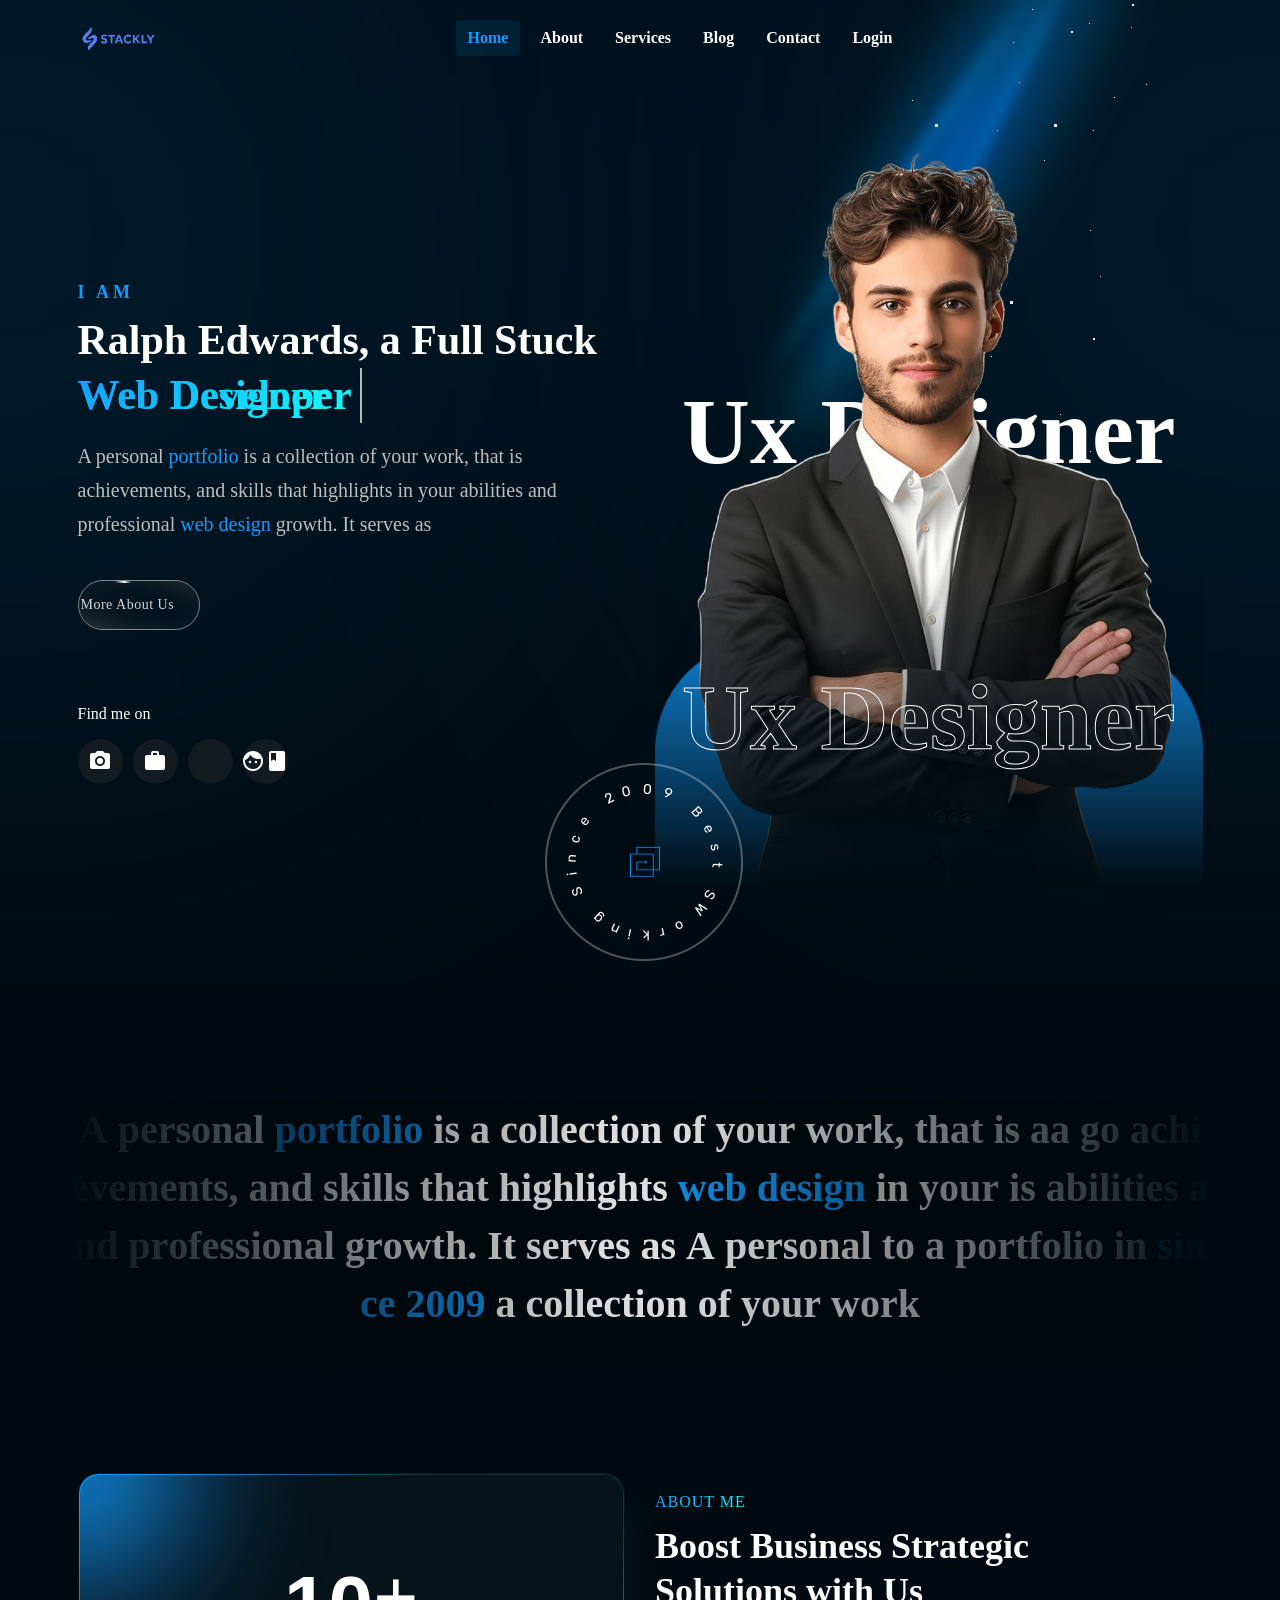
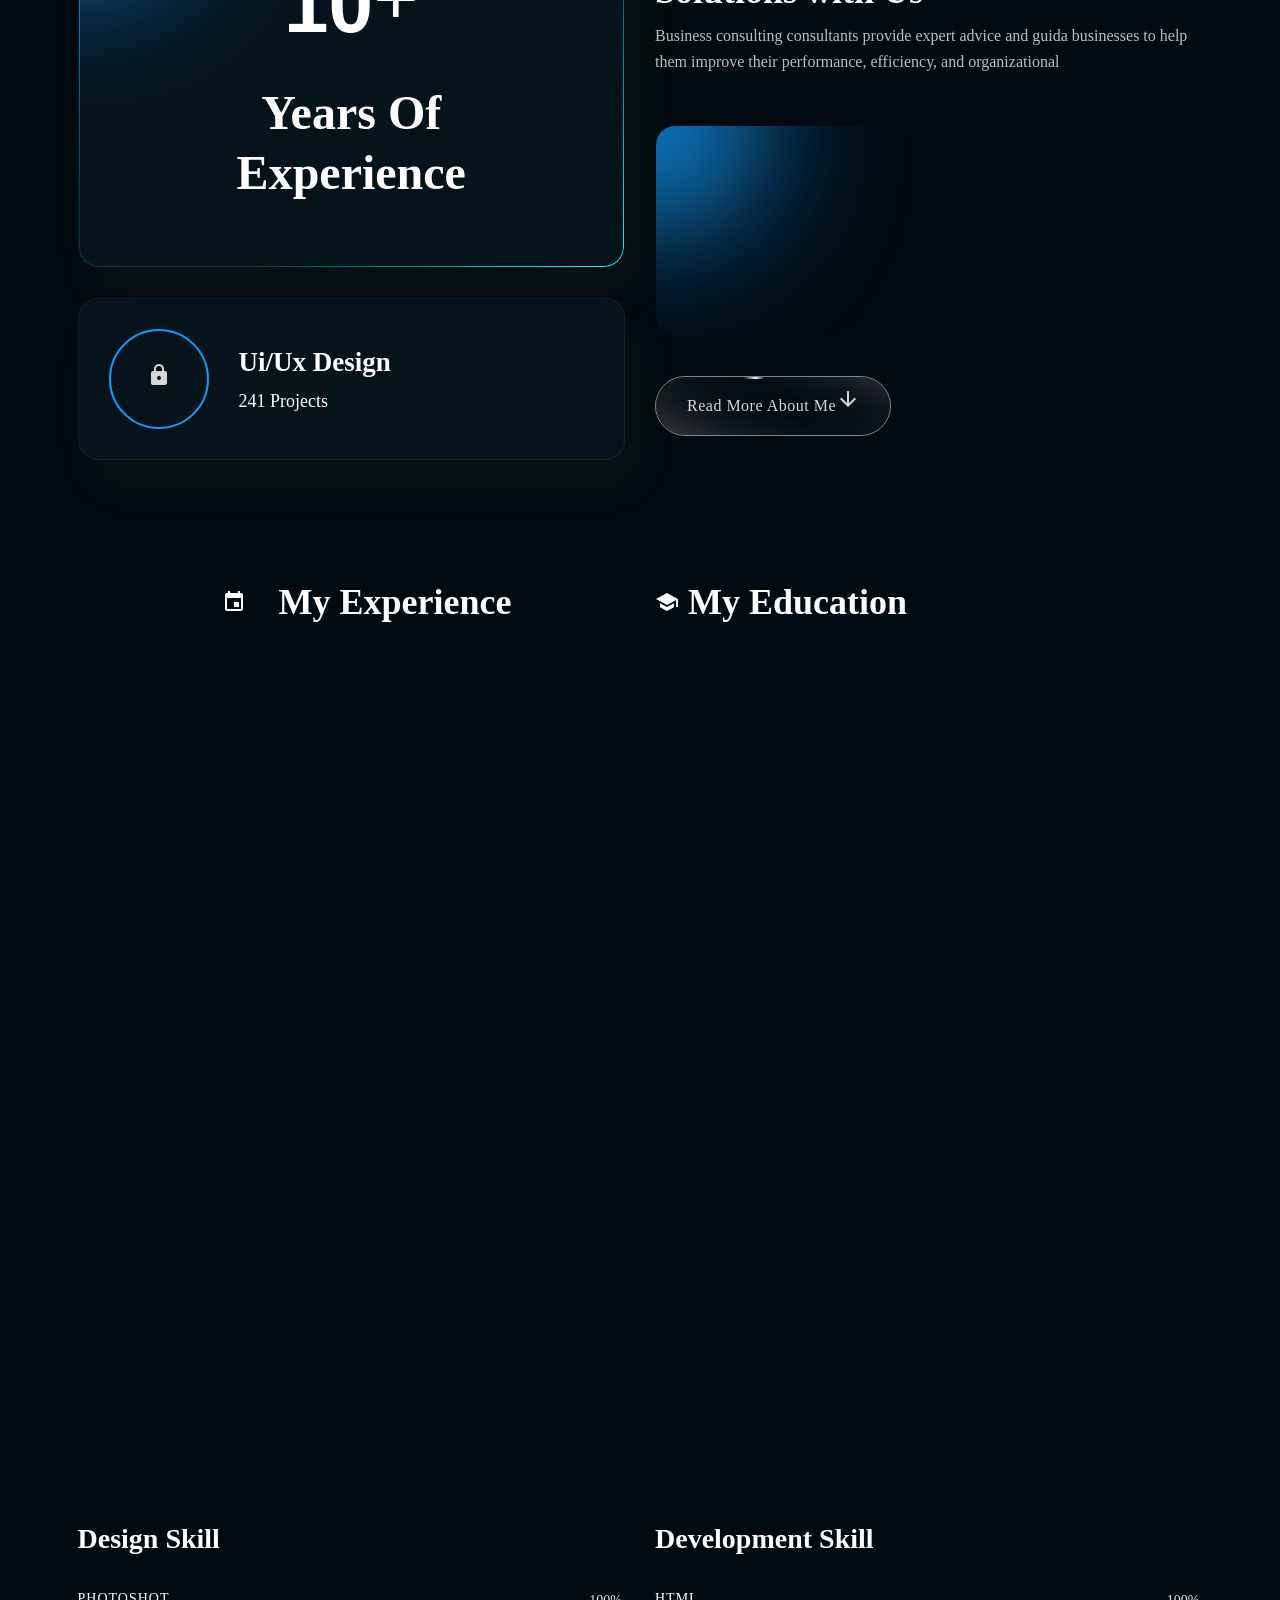
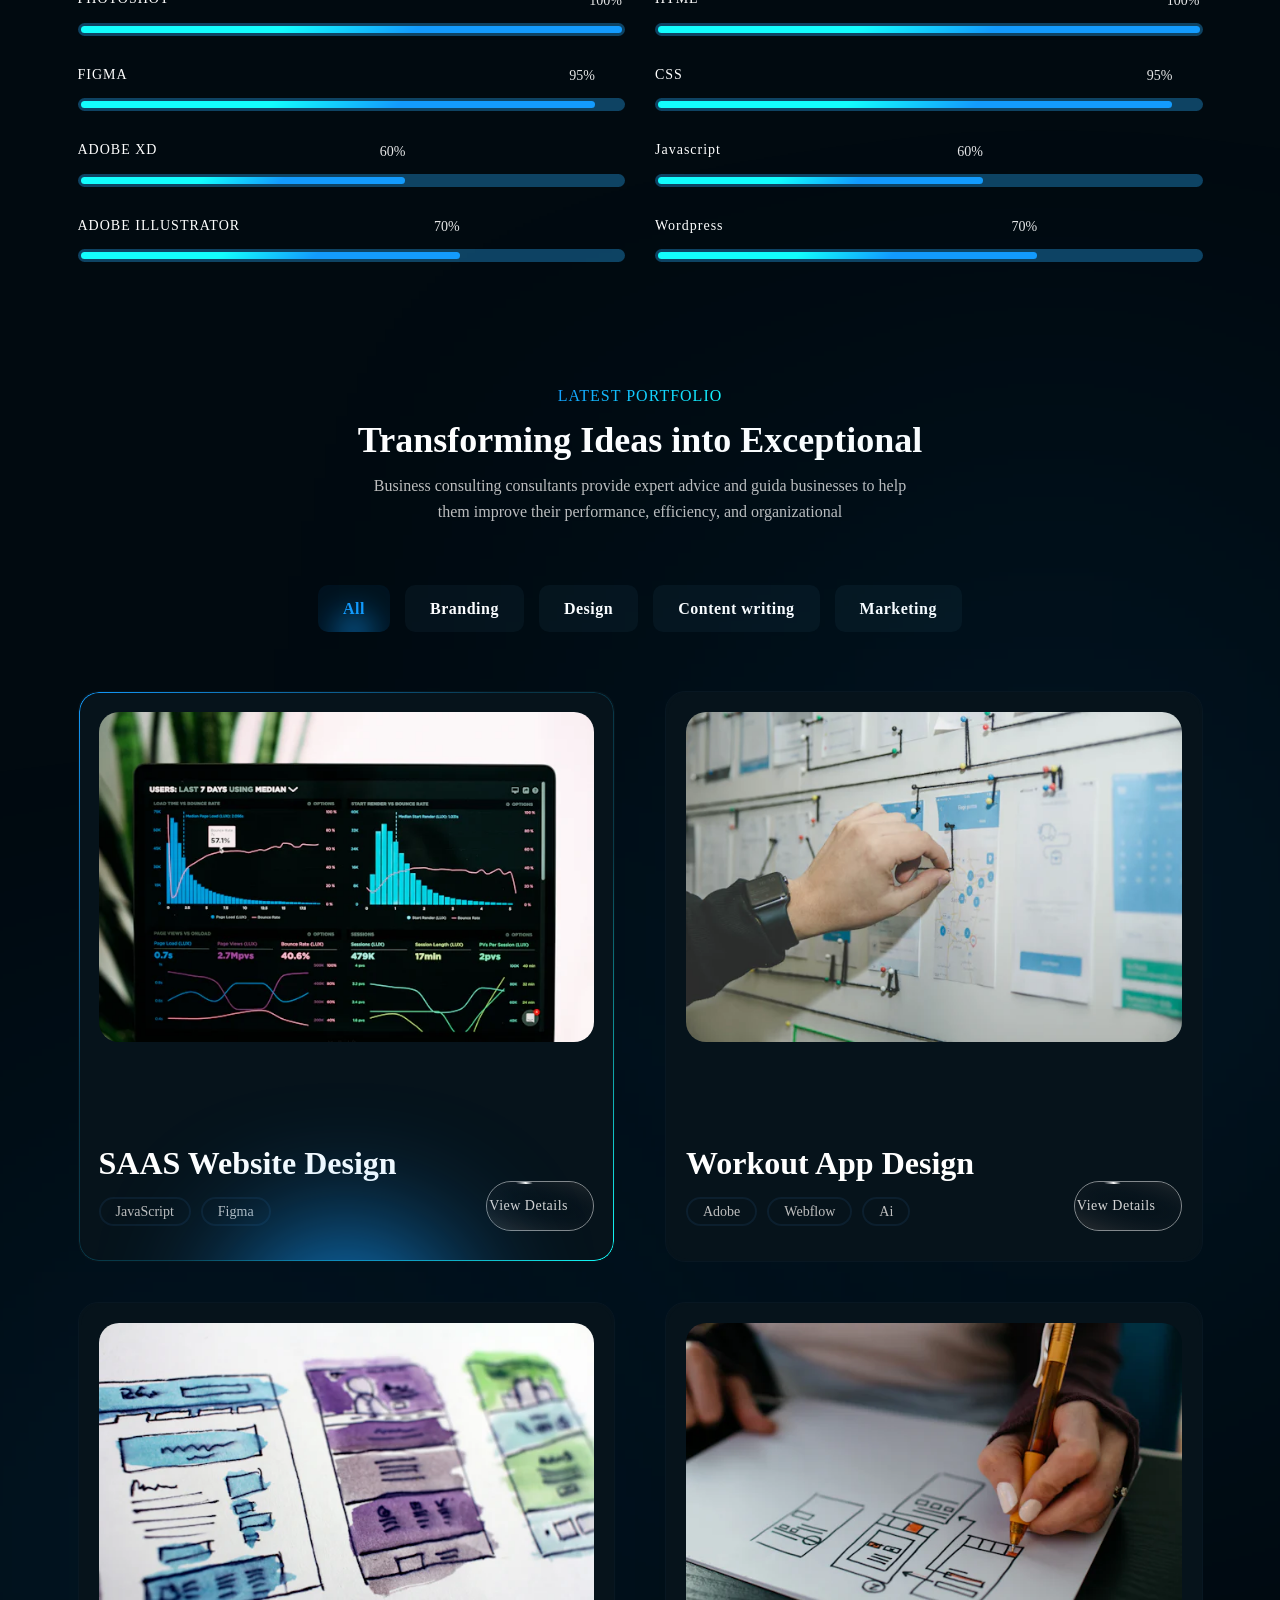
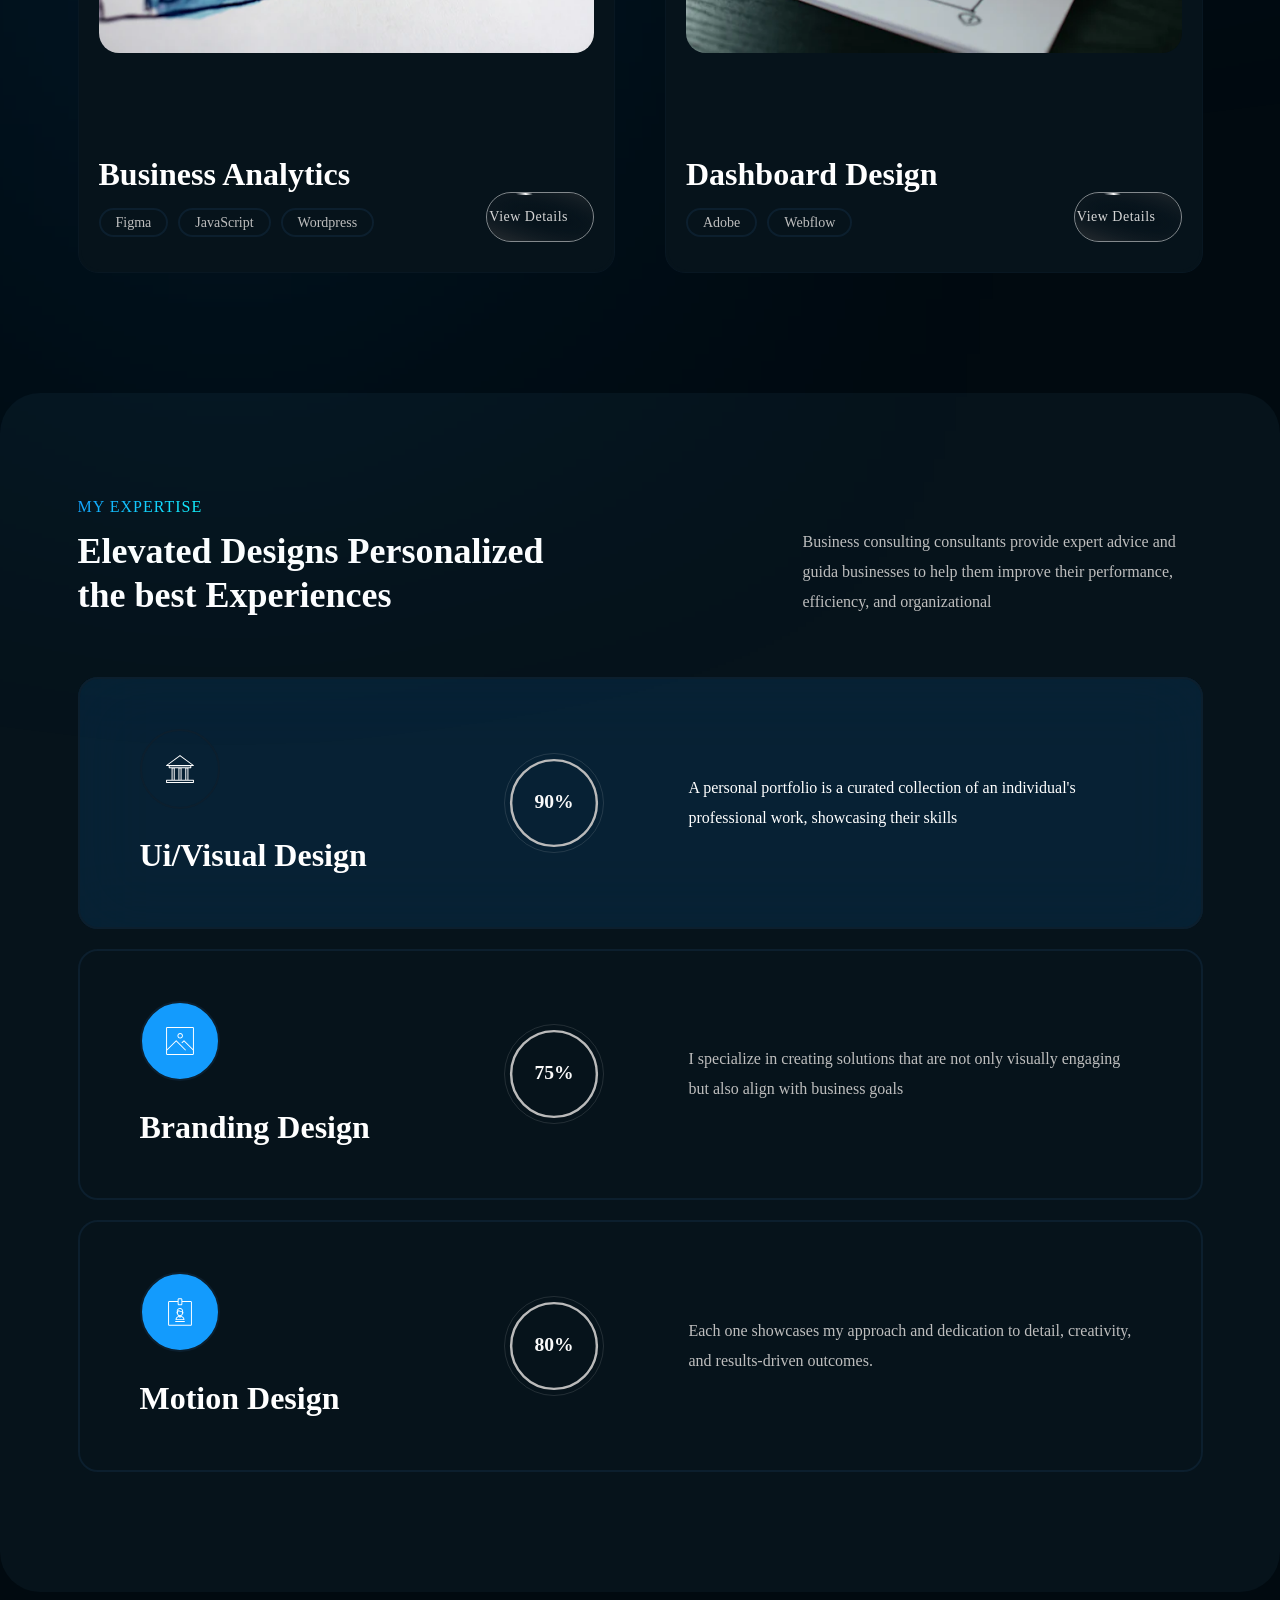
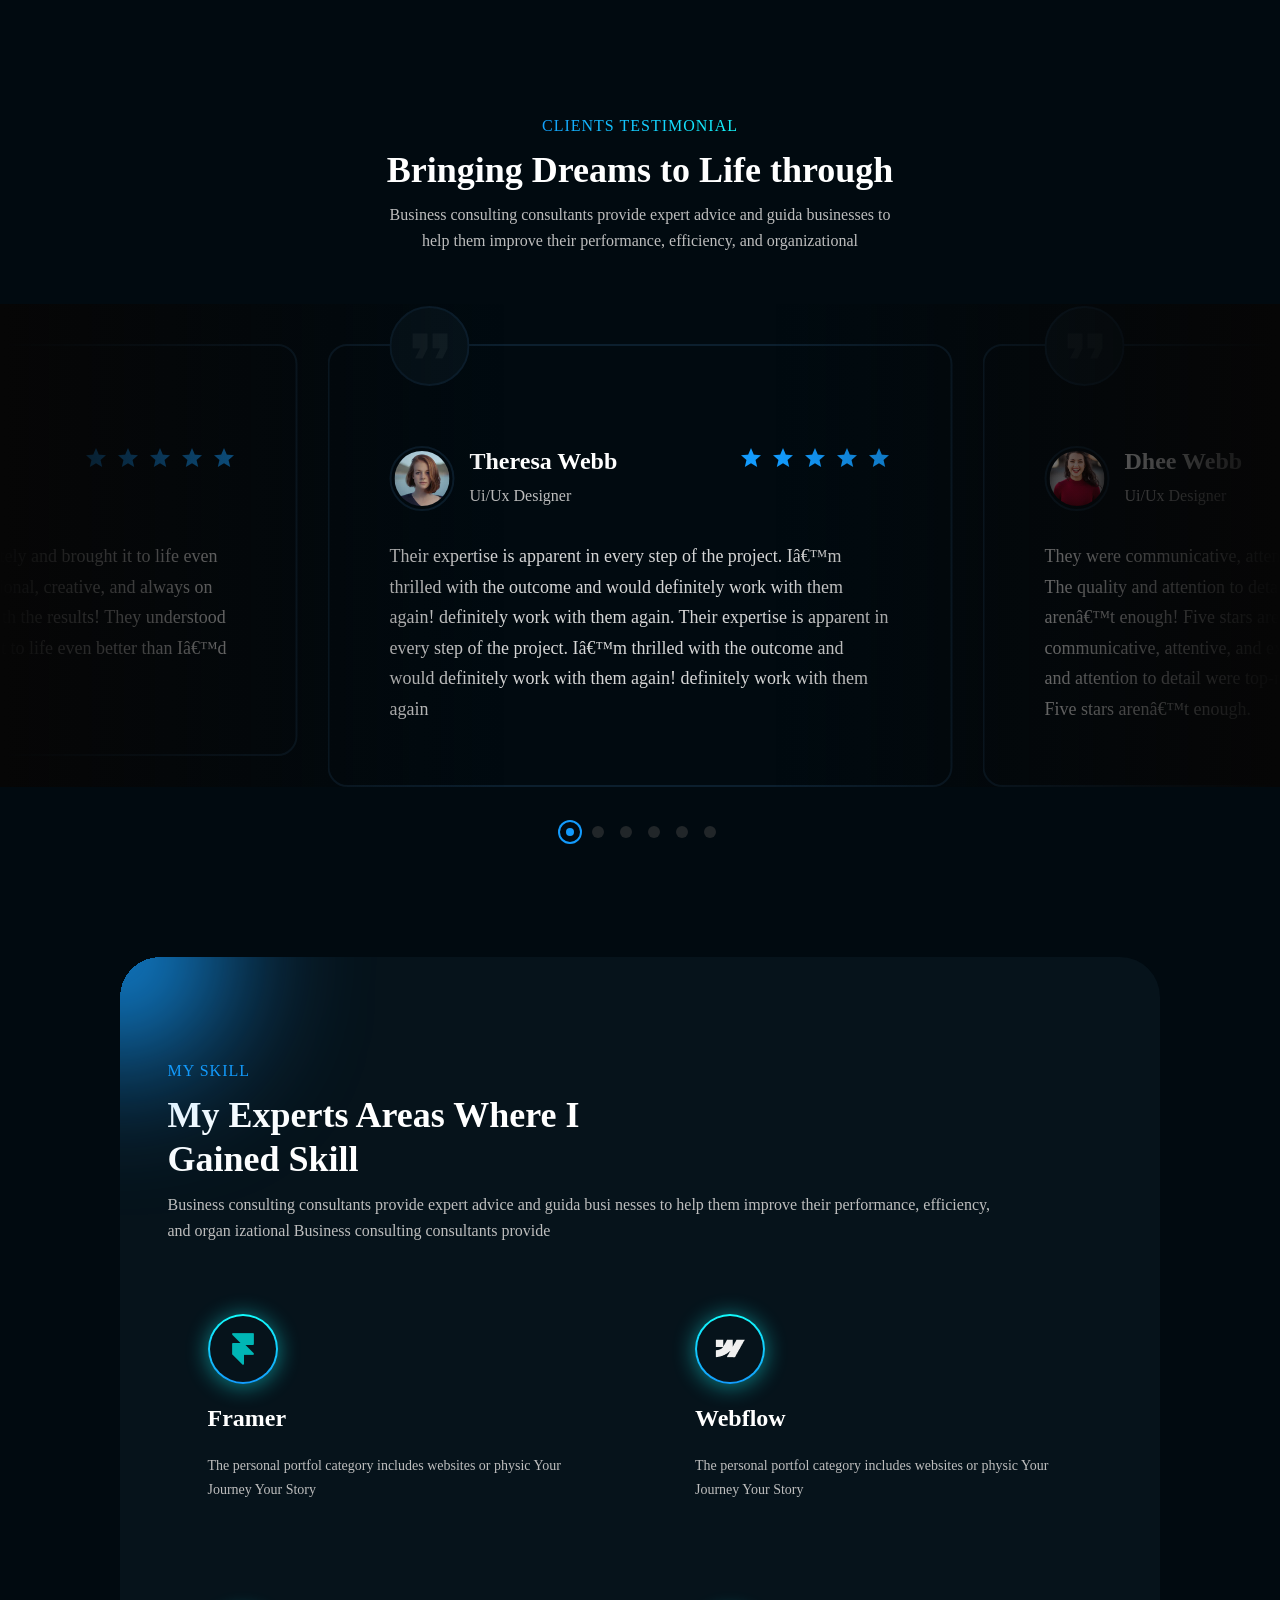
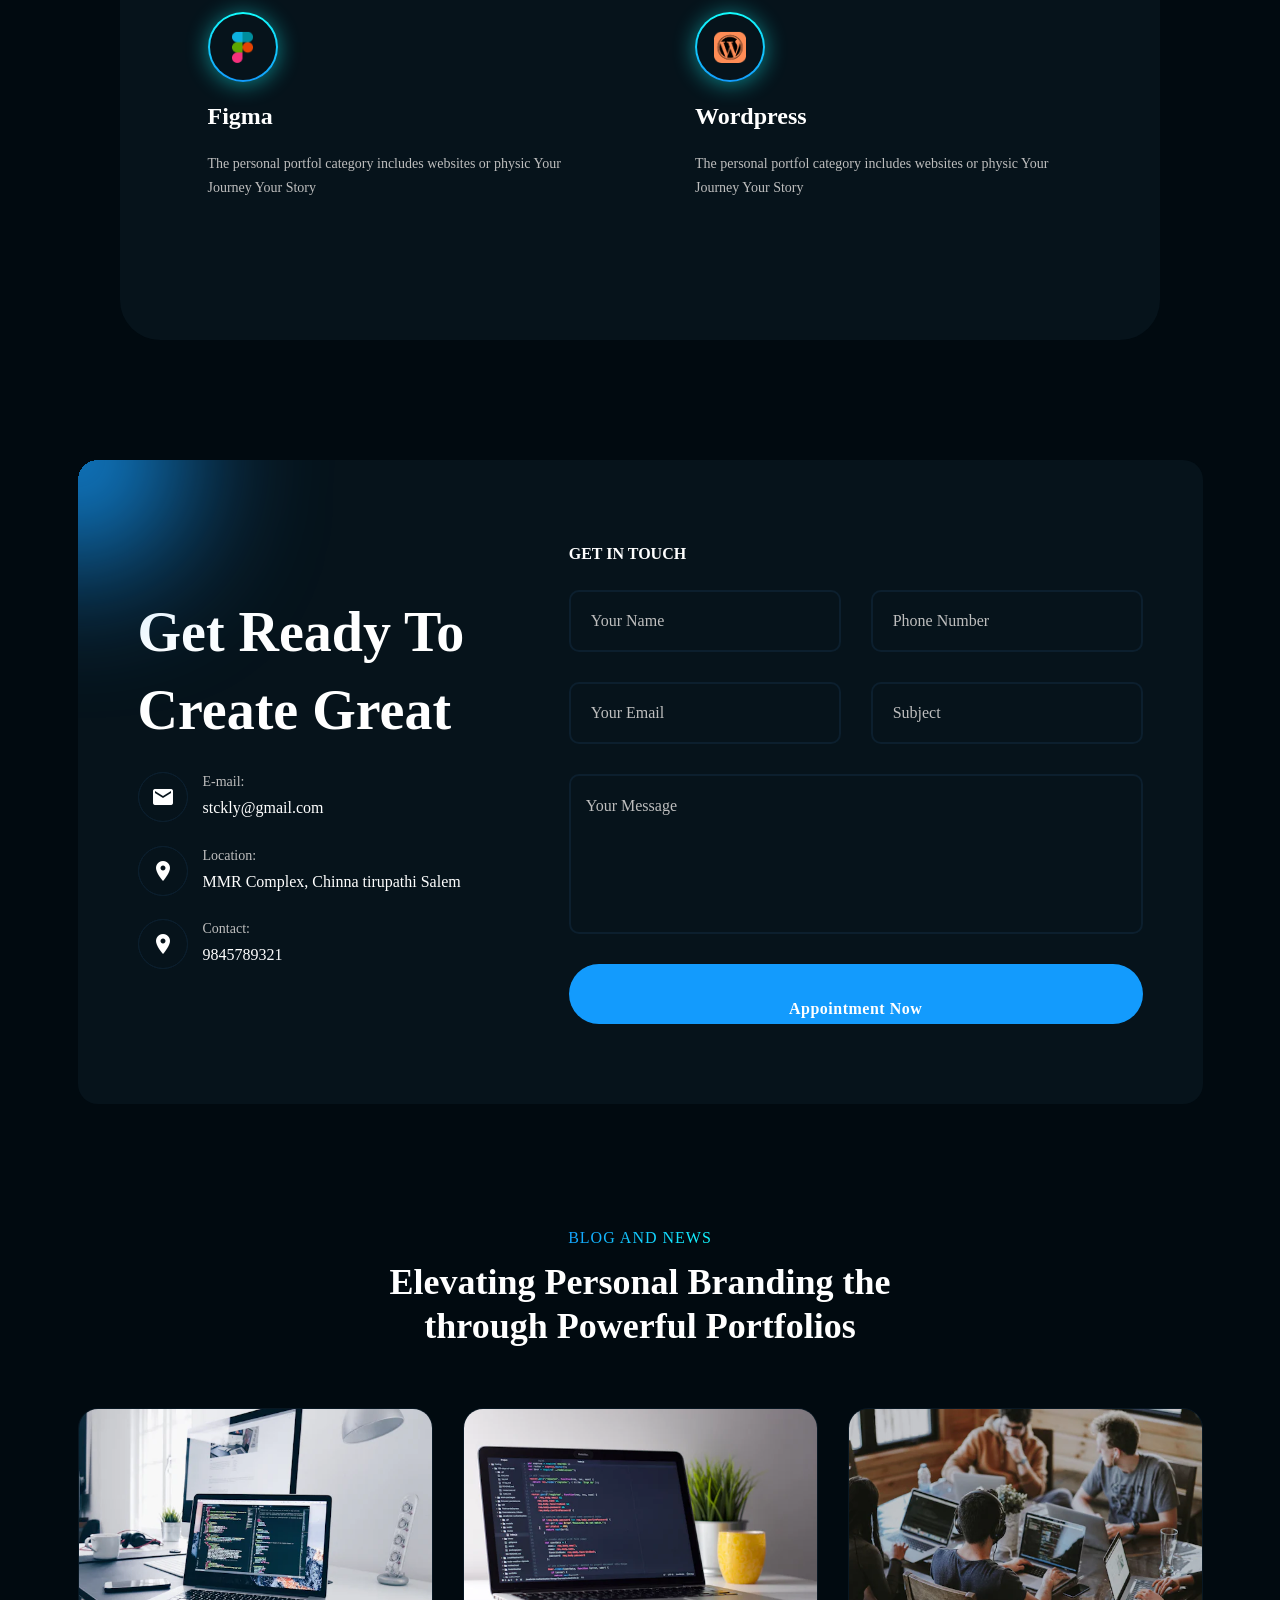
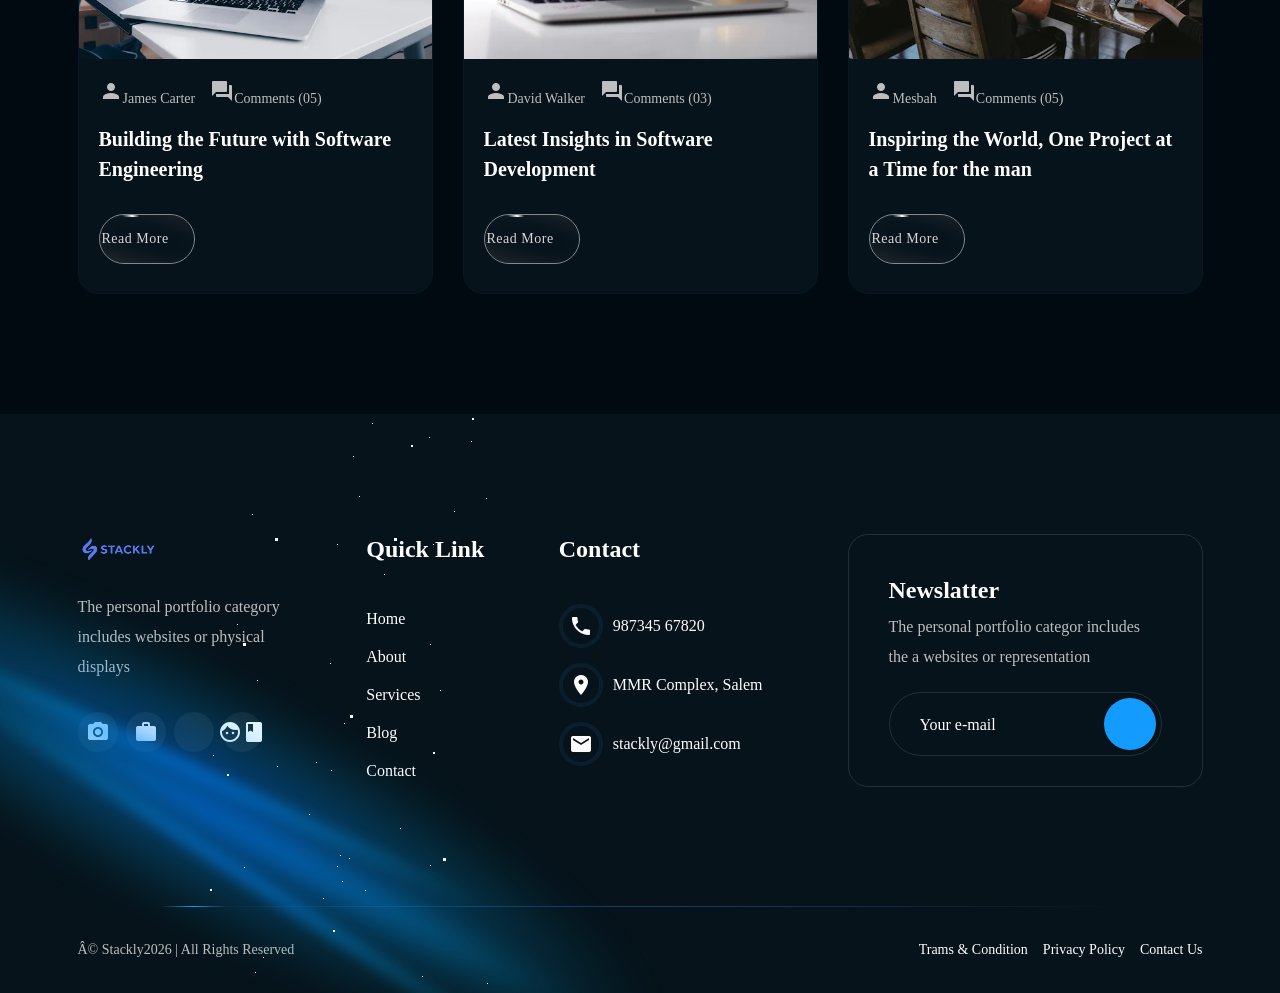
==== commit d0ae1375: "Add files via upload" ====
--- a/index.html
+++ b/index.html
@@ -5,17 +5,18 @@
     <meta charset="UTF-8">
     <meta http-equiv="X-UA-Compatible" content="IE=edge">
     <meta name="viewport" content="width=device-width, initial-scale=1.0">
-    <meta name="description" content="Virtuo is a modern personal portfolio template for designers, developers, content writer, cleaner, programmer, fashion designer, model, Influencer and freelancers. Fully responsive, SEO-friendly, Bootstrap and easy to customize.">
+    <meta name="description" content="Stackly is a modern personal portfolio template for designers, developers, content writer, cleaner, programmer, fashion designer, model, Influencer and freelancers. Fully responsive, SEO-friendly, Bootstrap and easy to customize.">
     <link rel="shortcut icon" type="image/x-icon" href="assets/images/favicon.svg">
-    <title>Home 03 - Virtuo Personal Portfolio HTML Template</title>
+    <title>Stackly Personal Portfolio HTML Template</title>
     <!-- Bootstrap min css -->
-    <link rel="stylesheet" href="assets/css/vendor/fontawesome.css">
-    <link rel="stylesheet" href="assets/css/plugins/swiper.css">
-    <link rel="stylesheet" href="assets/css/plugins/odometer.css">
-    <link rel="stylesheet" href="assets/css/vendor/animate.min.css">
-    <link rel="stylesheet" href="assets/css/vendor/bootstrap.min.css">
+    <link rel="stylesheet" href="css/style.css">
+    
+    
+    
+    
     <!-- custom css -->
-    <link rel="stylesheet" href="assets/css/style.css">
+
+    <link href="https://fonts.googleapis.com/icon?family=Material+Icons" rel="stylesheet">
 </head>
 
 <body>
@@ -28,55 +29,34 @@
                     <div class="header-content">
                         <div class="logo">
                             <a href="index.html">
-                                <img class="logo-dark" src="assets/images/logo/white-logo-reeni.png" alt="Virtuo - Personal Portfolio HTML Template for developers and freelancers">
-                                <img class="logo-white" src="assets/images/logo/logo-white.png" alt="Virtuo - Personal Portfolio HTML Template for developers and freelancers">
+                                <img class="logo-dark" src="assets/images/logo_0006.webp" alt="Stackly - Personal Portfolio HTML Template for developers and freelancers">
+                                <img class="logo-white" src="assets/images/logo_0006.webp" alt="Stackly - Personal Portfolio HTML Template for developers and freelancers">
                             </a>
                         </div>
                         <nav class="tmp-mainmenu-nav d-none d-xl-block">
-                            <ul class="tmp-mainmenu onepagenav">
+                            <ul class="tmp-mainmenu">
                                 <li>
-                                    <a href="#home">Home
+                                    <a href="index.html">Home
                                     </a>
                                 </li>
                                 <li>
-                                    <a href="#about">About</a>
+                                    <a href="about.html">About</a>
                                 </li>
                                 <li>
-                                    <a href="#service">Services
+                                    <a href="service.html">Services
                                     </a>
                                 </li>
                                 <li>
-                                    <a href="#portfolio">Project
+                                    <a href="blog.html">Blog
                                     </a>
                                 </li>
-                                <li>
-                                    <a href="#blog">Blog
-                                    </a>
-                                </li>
-                                <li>
-                                    <a href="#contacts">Contact</a>
-                                </li>
+                                <li><a href="contact.html">Contact</a></li><li><a href="login.html">Login</a></li>
                             </ul>
 
                         </nav>
                         <div class="tmp-header-right">
-                            <div class="social-share-wrapper d-none d-md-block">
-                                <div class="social-link">
-                                    <a href="#"><i class="fa-brands fa-instagram"></i></a>
-                                    <a href="#"><i class="fa-brands fa-linkedin-in"></i></a>
-                                    <a href="#"><i class="fa-brands fa-twitter"></i></a>
-                                    <a href="#"><i class="fa-brands fa-facebook-f"></i></a>
-                                </div>
-                            </div>
-                            <div class="actions-area">
-                                <div class="tmp-side-collups-area d-none d-xl-block">
-                                    <button class="tmp-menu-bars tmp_button_active"><i class="fa-regular fa-bars-staggered"></i></button>
-                                </div>
-                                <div class="tmp-side-collups-area d-block d-xl-none">
-                                    <button class="tmp-menu-bars humberger_menu_active"><i class="fa-regular fa-bars-staggered"></i></button>
-                                </div>
-                            </div>
-                        </div>
+                            
+                            
                     </div>
                 </div>
             </div>
@@ -89,12 +69,12 @@
             <div class="inner">
                 <div class="top-area">
                     <a href="index.html" class="logo">
-                        <img class="logo-dark" src="assets/images/logo/white-logo-reeni.png" alt="Virtuo - Personal Portfolio HTML Template for developers and freelancers">
-                        <img class="logo-white" src="assets/images/logo/dark-logo-virtuo.png" alt="Virtuo - Personal Portfolio HTML Template for developers and freelancers">
+                        <img class="logo-dark" src="assets/images/logo_0006.webp" alt="Stackly - Personal Portfolio HTML Template for developers and freelancers">
+                        <img class="logo-white" src="assets/images/logo_0006.webp" alt="Stackly - Personal Portfolio HTML Template for developers and freelancers">
                     </a>
                     <div class="close-icon-area">
                         <button class="tmp-round-action-btn close_side_menu_active">
-                            <i class="fa-sharp fa-light fa-xmark"></i>
+                            <span class="material-icons">close</span>
                         </button>
                     </div>
                 </div>
@@ -110,30 +90,30 @@
                     <div class="short-contact-area">
                         <!-- single contact information -->
                         <div class="single-contact">
-                            <i class="fa-solid fa-phone"></i>
+                            <span class="material-icons">phone</span>
                             <div class="information tmp-link-animation">
                                 <span>Call Now</span>
-                                <a href="#" class="number">+92 (8800) - 98670</a>
+                                <a href="404.html" class="number">+92 (98800) - 98670</a>
                             </div>
                         </div>
                         <!-- single contact information end -->
 
                         <!-- single contact information -->
                         <div class="single-contact">
-                            <i class="fa-solid fa-envelope"></i>
+                            <span class="material-icons">mail</span>
                             <div class="information tmp-link-animation">
                                 <span>Mail Us</span>
-                                <a href="#" class="number">example@info.com</a>
+                                <a href="404.html" class="number">stackly@info.com</a>
                             </div>
                         </div>
                         <!-- single contact information end -->
 
                         <!-- single contact information -->
                         <div class="single-contact">
-                            <i class="fa-solid fa-location-crosshairs"></i>
+                            <span class="material-icons">my_location</span>
                             <div class="information tmp-link-animation">
                                 <span>My Address</span>
-                                <span class="number">66 Broklyant, New York 3269</span>
+                                <span class="number">MMR Complex, Chinna tirupathi Salem 636008</span>
                             </div>
                         </div>
                         <!-- single contact information end -->
@@ -142,10 +122,10 @@
                     <div class="social-wrapper mt--20">
                         <span class="subtitle">find with me</span>
                         <div class="social-link">
-                            <a href="#"><i class="fa-brands fa-instagram"></i></a>
-                            <a href="#"><i class="fa-brands fa-linkedin-in"></i></a>
-                            <a href="#"><i class="fa-brands fa-twitter"></i></a>
-                            <a href="#"><i class="fa-brands fa-facebook-f"></i></a>
+                            <a href="404.html"><span class="material-icons">photo_camera</span></a>
+                            <a href="404.html"><span class="material-icons">work</span></a>
+                            <a href="404.html"><span class="material-icons">tag</span></a>
+                            <a href="404.html"><span class="material-icons">facebook</span></a>
                         </div>
                     </div>
                     <!-- social area end -->
@@ -161,50 +141,44 @@
                 <div class="header-top">
                     <div class="logo">
                         <a href="index.html" class="logo-area">
-                            <img class="logo-dark" src="assets/images/logo/white-logo-reeni.png" alt="Virtuo - Personal Portfolio HTML Template for developers and freelancers">
-                            <img class="logo-white" src="assets/images/logo/dark-logo-virtuo.png" alt="Virtuo - Personal Portfolio HTML Template for developers and freelancers">
+                            <img class="logo-dark" src="assets/images/logo_0006.webp" alt="Stackly - Personal Portfolio HTML Template for developers and freelancers">
+                            <img class="logo-white" src="assets/images/logo_0006.webp" alt="Stackly - Personal Portfolio HTML Template for developers and freelancers">
                         </a>
 
                     </div>
                     <div class="close-menu">
                         <button class="close-button tmp-round-action-btn">
-                            <i class="fa-sharp fa-light fa-xmark"></i>
+                            <span class="material-icons">close</span>
                         </button>
                     </div>
                 </div>
-                <ul class="tmp-mainmenu onepagenav">
+                <ul class="tmp-mainmenu">
                     <li>
-                        <a href="#home">Home
+                        <a href="index.html">Home
                         </a>
                     </li>
                     <li>
-                        <a href="#about">About</a>
+                        <a href="about.html">About</a>
                     </li>
                     <li>
-                        <a href="#service">Services
+                        <a href="service.html">Services
                         </a>
                     </li>
                     <li>
-                        <a href="#portfolio">Project
+                        <a href="blog.html">Blog
                         </a>
                     </li>
-                    <li>
-                        <a href="#blog">Blog
-                        </a>
-                    </li>
-                    <li>
-                        <a href="#contacts">Contact</a>
-                    </li>
+                    <li><a href="contact.html">Contact</a></li><li><a href="login.html">Login</a></li>
                 </ul>
 
 
                 <div class="social-wrapper mt--40">
                     <span class="subtitle">find with me</span>
                     <div class="social-link">
-                        <a href="#"><i class="fa-brands fa-instagram"></i></a>
-                        <a href="#"><i class="fa-brands fa-linkedin-in"></i></a>
-                        <a href="#"><i class="fa-brands fa-twitter"></i></a>
-                        <a href="#"><i class="fa-brands fa-facebook-f"></i></a>
+                        <a href="404.html"><span class="material-icons">photo_camera</span></a>
+                        <a href="404.html"><span class="material-icons">work</span></a>
+                        <a href="404.html"><span class="material-icons">tag</span></a>
+                        <a href="404.html"><span class="material-icons">facebook</span></a>
                     </div>
                 </div>
                 <!-- social area end -->
@@ -266,24 +240,24 @@
                             </p>
                             <div class="button-area-banner-two tmp-scroll-trigger tmp-fade-in animation-order-4">
 
-                                <a class="tmp-btn hover-icon-reverse btn-border btn-md tmp-modern-button radius-round download-icon" href="javascript:void(0)">
+                                <a class="tmp-btn hover-icon-reverse btn-border btn-md tmp-modern-button radius-round download-icon" href="404.html">
                                     <div class="icon-reverse-wrapper">
                                         <span class="btn-text">More About Us</span>
                                         <div class="btn-hack"></div>
                                         <img src="assets/images/button/btg-bg.svg" alt="" class="btn-bg">
                                         <img src="assets/images/button/btg-bg-2.svg" alt="" class="btn-bg-hover">
-                                        <span class="btn-icon"><i class="ffa-sharp fa-regular fa-arrow-right"></i></span>
-                                        <span class="btn-icon"><i class="ffa-sharp fa-regular fa-arrow-right"></i></span>
+                                        
+                                        
                                     </div>
                                 </a>
                             </div>
                             <div class="find-me-on tmp-scroll-trigger tmp-fade-in animation-order-5">
                                 <h2 class="find-me-on-title">Find me on</h2>
                                 <div class="social-link banner">
-                                    <a href="#"><i class="fa-brands fa-instagram"></i></a>
-                                    <a href="#"><i class="fa-brands fa-linkedin-in"></i></a>
-                                    <a href="#"><i class="fa-brands fa-twitter"></i></a>
-                                    <a href="#"><i class="fa-brands fa-facebook-f"></i></a>
+                                    <a href="404.html"><span class="material-icons">photo_camera</span></a>
+                                    <a href="404.html"><span class="material-icons">work</span></a>
+                                    <a href="404.html"><span class="material-icons">tag</span></a>
+                                    <a href="404.html"><span class="material-icons">facebook</span></a>
                                 </div>
                             </div>
                         </div>
@@ -340,7 +314,7 @@
                         </div>
                         <div class="design-card tmponhover tmp-scroll-trigger tmp-fade-in animation-order-2">
                             <div class="design-card-img">
-                                <div class="icon"><i class="fa-sharp fa-thin fa-lock"></i></div>
+                                <div class="icon"><span class="material-icons">lock</span></div>
                             </div>
                             <div class="tmp-light light-top-left"></div>
                             <div class="card-info">
@@ -395,14 +369,14 @@
 
                         </div>
                         <div class="about-btn mt--40 tmp-scroll-trigger tmp-fade-in animation-order-6">
-                            <a class="tmp-btn hover-icon-reverse btn-border tmp-modern-button radius-round download-icon" href="#">
+                            <a class="tmp-btn hover-icon-reverse btn-border tmp-modern-button radius-round download-icon" href="404.html">
                                 <div class="icon-reverse-wrapper">
                                     <span class="btn-text">Read More About Me</span>
                                     <div class="btn-hack"></div>
                                     <img src="assets/images/button/btg-bg.svg" alt="" class="btn-bg">
                                     <img src="assets/images/button/btg-bg-2.svg" alt="" class="btn-bg-hover">
-                                    <span class="btn-icon"><i class="fa-regular fa-arrow-down"></i></span>
-                                    <span class="btn-icon"><i class="fa-regular fa-arrow-down"></i></span>
+                                    <span class="btn-icon"><span class="material-icons">arrow_downward</span></span>
+                                    <span class="btn-icon"><span class="material-icons">arrow_downward</span></span>
                                 </div>
                             </a>
                         </div>
@@ -419,13 +393,13 @@
             <div class="row animation-action-3">
                 <div class="col-md-6">
                     <div class="section-header mb--50 tmp-scroll-trigger tmp-fade-in animation-order-1">
-                        <h2 class="section-title"><i class="fa-regular fa-award"></i> My Experience</h2>
+                        <h2 class="section-title"><span class="material-icons">emoji_events</span> My Experience</h2>
                     </div>
 
                     <div class="resume-widget">
                         <div class="paralax-image">
                             <div class="resume-single tmponhover single-animation tmp-scroll-trigger tmp-fade-in animation-order-1">
-                                <div class="time"><i class="fa-duotone fa-solid fa-circle-dot fa-fade mr--15"></i> 2022 -
+                                <div class="time"><span class="material-icons mr--15">radio_button_checked</span> 2026 -
                                     Present</div>
                                 <h3 class="resume-title">Senior Developer</h3>
                                 <div class="institute">CodeGenius (USA)</div>
@@ -433,24 +407,24 @@
                         </div>
                         <div class="paralax-image">
                             <div class="resume-single tmponhover single-animation tmp-scroll-trigger tmp-fade-in animation-order-2">
-                                <div class="time"><i class="fa-duotone fa-solid fa-circle-dot fa-fade mr--15"></i> 2022 -
-                                    2022</div>
+                                <div class="time"><span class="material-icons mr--15">radio_button_checked</span> 2025 -
+                                    2025</div>
                                 <h3 class="resume-title">Web Developer</h3>
                                 <div class="institute">Modarni Tomoli</div>
                             </div>
                         </div>
                         <div class="paralax-image">
                             <div class="resume-single tmponhover single-animation tmp-scroll-trigger tmp-fade-in animation-order-3">
-                                <div class="time"><i class="fa-duotone fa-solid fa-circle-dot fa-fade mr--15"></i> 2020 -
-                                    2022</div>
+                                <div class="time"><span class="material-icons mr--15">radio_button_checked</span> 2024 -
+                                    2024</div>
                                 <h3 class="resume-title">UI Designer</h3>
                                 <div class="institute">Tech Design Company</div>
                             </div>
                         </div>
                         <div class="paralax-image">
                             <div class="resume-single tmponhover single-animation mb--0 tmp-scroll-trigger tmp-fade-in animation-order-4">
-                                <div class="time"><i class="fa-duotone fa-solid fa-circle-dot fa-fade mr--15"></i> 2016 -
-                                    2019</div>
+                                <div class="time"><span class="material-icons mr--15">radio_button_checked</span> 2020 -
+                                    2024</div>
                                 <h3 class="resume-title">Intern UI/UX Designer</h3>
                                 <div class="institute">USA Web Company</div>
                             </div>
@@ -463,13 +437,13 @@
 
                 <div class="col-md-6">
                     <div class="section-header mb--50 tmp-scroll-trigger tmp-fade-in animation-order-1">
-                        <h2 class="section-title"> <i class="fa-regular fa-graduation-cap"></i> My Education</h2>
+                        <h2 class="section-title"> <span class="material-icons">school</span> My Education</h2>
                     </div>
 
                     <div class="resume-widget">
                         <div class="paralax-image">
                             <div class="resume-single tmponhover single-animation tmp-scroll-trigger tmp-fade-in animation-order-1">
-                                <div class="time"><i class="fa-duotone fa-solid fa-circle-dot fa-fade mr--15"></i> 2020 -
+                                <div class="time"><span class="material-icons mr--15">radio_button_checked</span> 2020 -
                                     2023</div>
                                 <h3 class="resume-title">Programming course</h3>
                                 <div class="institute">Harverd University</div>
@@ -477,7 +451,7 @@
                         </div>
                         <div class="paralax-image">
                             <div class="resume-single tmponhover single-animation tmp-scroll-trigger tmp-fade-in animation-order-2">
-                                <div class="time"><i class="fa-duotone fa-solid fa-circle-dot fa-fade mr--15"></i> 2016 -
+                                <div class="time"><span class="material-icons mr--15">radio_button_checked</span> 2020 -
                                     2020</div>
                                 <h3 class="resume-title">Graphic design course</h3>
                                 <div class="institute">University of Denmark</div>
@@ -485,7 +459,7 @@
                         </div>
                         <div class="paralax-image">
                             <div class="resume-single tmponhover single-animation tmp-scroll-trigger tmp-fade-in animation-order-3">
-                                <div class="time"><i class="fa-duotone fa-solid fa-circle-dot fa-fade mr--15"></i> 2012 -
+                                <div class="time"><span class="material-icons mr--15">radio_button_checked</span> 2012 -
                                     2015</div>
                                 <h3 class="resume-title">Web design course</h3>
                                 <div class="institute">University of California</div>
@@ -493,7 +467,7 @@
                         </div>
                         <div class="paralax-image">
                             <div class="resume-single tmponhover single-animation mb--0 tmp-scroll-trigger tmp-fade-in animation-order-4">
-                                <div class="time"><i class="fa-duotone fa-solid fa-circle-dot fa-fade mr--15"></i> 2010 -
+                                <div class="time"><span class="material-icons mr--15">radio_button_checked</span> 2010 -
                                     2011</div>
                                 <h3 class="resume-title">Design &amp; Technology</h3>
                                 <div class="institute">Parsons, The New School</div>
@@ -646,19 +620,19 @@
                 <nav>
                     <ul class="nav nav-tabs" id="nav-tab" role="tablist">
                         <li>
-                            <button class="nav-link active" id="nav-all-tab" data-bs-toggle="tab" data-bs-target="#nav-all" type="button" role="tab" aria-controls="nav-all" aria-selected="true">All</button>
+                            <button class="nav-link active" id="nav-all-tab" onclick="window.location.href='404.html';" type="button" role="tab" aria-controls="nav-all" aria-selected="true">All</button>
                         </li>
                         <li>
-                            <button class="nav-link" id="nav-branding-tab" data-bs-toggle="tab" data-bs-target="#nav-branding" type="button" role="tab" aria-controls="nav-branding" aria-selected="false">Branding</button>
+                            <button class="nav-link" id="nav-branding-tab" onclick="window.location.href='404.html';" type="button" role="tab" aria-controls="nav-branding" aria-selected="false">Branding</button>
                         </li>
                         <li>
-                            <button class="nav-link" id="nav-design-tab" data-bs-toggle="tab" data-bs-target="#nav-design" type="button" role="tab" aria-controls="nav-design" aria-selected="false">Design</button>
+                            <button class="nav-link" id="nav-design-tab" onclick="window.location.href='404.html';" type="button" role="tab" aria-controls="nav-design" aria-selected="false">Design</button>
                         </li>
                         <li>
-                            <button class="nav-link" id="nav-content-writing-tab" data-bs-toggle="tab" data-bs-target="#nav-content-writing" type="button" role="tab" aria-controls="nav-content-writing" aria-selected="false">Content writing</button>
+                            <button class="nav-link" id="nav-content-writing-tab" onclick="window.location.href='404.html';" type="button" role="tab" aria-controls="nav-content-writing" aria-selected="false">Content writing</button>
                         </li>
                         <li>
-                            <button class="nav-link" id="nav-marketing-tab" data-bs-toggle="tab" data-bs-target="#nav-marketing" type="button" role="tab" aria-controls="nav-marketing" aria-selected="false">Marketing</button>
+                            <button class="nav-link" id="nav-marketing-tab" onclick="window.location.href='404.html';" type="button" role="tab" aria-controls="nav-marketing" aria-selected="false">Marketing</button>
                         </li>
                     </ul>
                 </nav>
@@ -670,7 +644,7 @@
                                     <div class="portfoli-card-img">
                                         <div class="img-box v2">
                                             <a class="tmp-scroll-trigger tmp-zoom-in animation-order-1" href="jacascript:void(0);">
-                                                <img class="w-100" src="assets/images/latest-portfolio/portfoli-img-1.jpg" alt="Thumbnail">
+                                                <img class="w-100" src="assets/images/latest-portfolio/portfoli-1.webp" alt="Thumbnail">
                                             </a>
                                         </div>
                                     </div>
@@ -681,22 +655,22 @@
                                             <div class="tag-items">
                                                 <ul>
                                                     <li>
-                                                        <a href="#" class="tag-item">JavaScript</a>
-                                                    </li>
-                                                    <li>
-                                                        <a href="#" class="tag-item">Figma</a>
+                                                        <a href="404.html" class="tag-item">JavaScript</a>
+                                                    </li>
+                                                    <li>
+                                                        <a href="404.html" class="tag-item">Figma</a>
                                                     </li>
                                                 </ul>
                                             </div>
                                         </div>
-                                        <a class="tmp-btn hover-icon-reverse btn-border tmp-modern-button radius-round download-icon btn-md" href="javascript:void(0);">
+                                        <a class="tmp-btn hover-icon-reverse btn-border tmp-modern-button radius-round download-icon btn-md" href="404.html">
                                             <div class="icon-reverse-wrapper">
                                                 <span class="btn-text">View Details</span>
                                                 <div class="btn-hack"></div>
                                                 <img src="assets/images/button/btg-bg.svg" alt="" class="btn-bg">
                                                 <img src="assets/images/button/btg-bg-2.svg" alt="" class="btn-bg-hover">
-                                                <span class="btn-icon"><i class="fa-sharp fa-regular fa-arrow-right"></i></span>
-                                                <span class="btn-icon"><i class="fa-sharp fa-regular fa-arrow-right"></i></span>
+                                                
+                                                
                                             </div>
                                         </a>
                                     </div>
@@ -708,7 +682,7 @@
                                     <div class="portfoli-card-img">
                                         <div class="img-box v2">
                                             <a class="tmp-scroll-trigger tmp-zoom-in animation-order-1" href="jacascript:void(0);">
-                                                <img class="w-100" src="assets/images/latest-portfolio/portfoli-img-3.jpg" alt="Thumbnail">
+                                                <img class="w-100" src="assets/images/latest-portfolio/portfoli-3.webp" alt="Thumbnail">
                                             </a>
                                         </div>
                                     </div>
@@ -719,25 +693,25 @@
                                             <div class="tag-items">
                                                 <ul>
                                                     <li>
-                                                        <a href="#" class="tag-item">Adobe</a>
-                                                    </li>
-                                                    <li>
-                                                        <a href="#" class="tag-item">Webflow</a>
-                                                    </li>
-                                                    <li>
-                                                        <a href="#" class="tag-item">Ai</a>
+                                                        <a href="404.html" class="tag-item">Adobe</a>
+                                                    </li>
+                                                    <li>
+                                                        <a href="404.html" class="tag-item">Webflow</a>
+                                                    </li>
+                                                    <li>
+                                                        <a href="404.html" class="tag-item">Ai</a>
                                                     </li>
                                                 </ul>
                                             </div>
                                         </div>
-                                        <a class="tmp-btn hover-icon-reverse btn-border tmp-modern-button radius-round download-icon btn-md" href="javascript:void(0);">
+                                        <a class="tmp-btn hover-icon-reverse btn-border tmp-modern-button radius-round download-icon btn-md" href="404.html">
                                             <div class="icon-reverse-wrapper">
                                                 <span class="btn-text">View Details</span>
                                                 <div class="btn-hack"></div>
                                                 <img src="assets/images/button/btg-bg.svg" alt="" class="btn-bg">
                                                 <img src="assets/images/button/btg-bg-2.svg" alt="" class="btn-bg-hover">
-                                                <span class="btn-icon"><i class="fa-sharp fa-regular fa-arrow-right"></i></span>
-                                                <span class="btn-icon"><i class="fa-sharp fa-regular fa-arrow-right"></i></span>
+                                                
+                                                
                                             </div>
                                         </a>
                                     </div>
@@ -749,7 +723,7 @@
                                     <div class="portfoli-card-img">
                                         <div class="img-box v2">
                                             <a class="tmp-scroll-trigger tmp-zoom-in animation-order-1" href="jacascript:void(0);">
-                                                <img class="w-100" src="assets/images/latest-portfolio/portfoli-img-4.jpg" alt="Thumbnail">
+                                                <img class="w-100" src="assets/images/latest-portfolio/portfoli-4.webp" alt="Thumbnail">
                                             </a>
                                         </div>
                                     </div>
@@ -759,25 +733,25 @@
                                             <div class="tag-items">
                                                 <ul>
                                                     <li>
-                                                        <a href="#" class="tag-item">Figma</a>
-                                                    </li>
-                                                    <li>
-                                                        <a href="#" class="tag-item">JavaScript</a>
-                                                    </li>
-                                                    <li>
-                                                        <a href="#" class="tag-item">Wordpress</a>
+                                                        <a href="404.html" class="tag-item">Figma</a>
+                                                    </li>
+                                                    <li>
+                                                        <a href="404.html" class="tag-item">JavaScript</a>
+                                                    </li>
+                                                    <li>
+                                                        <a href="404.html" class="tag-item">Wordpress</a>
                                                     </li>
                                                 </ul>
                                             </div>
                                         </div>
-                                        <a class="tmp-btn hover-icon-reverse btn-border tmp-modern-button radius-round download-icon btn-md" href="javascript:void(0);">
+                                        <a class="tmp-btn hover-icon-reverse btn-border tmp-modern-button radius-round download-icon btn-md" href="404.html">
                                             <div class="icon-reverse-wrapper">
                                                 <span class="btn-text">View Details</span>
                                                 <div class="btn-hack"></div>
                                                 <img src="assets/images/button/btg-bg.svg" alt="" class="btn-bg">
                                                 <img src="assets/images/button/btg-bg-2.svg" alt="" class="btn-bg-hover">
-                                                <span class="btn-icon"><i class="fa-sharp fa-regular fa-arrow-right"></i></span>
-                                                <span class="btn-icon"><i class="fa-sharp fa-regular fa-arrow-right"></i></span>
+                                                
+                                                
                                             </div>
                                         </a>
                                     </div>
@@ -789,7 +763,7 @@
                                     <div class="portfoli-card-img">
                                         <div class="img-box v2">
                                             <a class="tmp-scroll-trigger tmp-zoom-in animation-order-1" href="jacascript:void(0);">
-                                                <img class="w-100" src="assets/images/latest-portfolio/portfoli-img-2.jpg" alt="Thumbnail">
+                                                <img class="w-100" src="assets/images/latest-portfolio/portfoli-2.webp" alt="Thumbnail">
                                             </a>
                                         </div>
                                     </div>
@@ -800,22 +774,22 @@
                                             <div class="tag-items">
                                                 <ul>
                                                     <li>
-                                                        <a href="#" class="tag-item">Adobe</a>
-                                                    </li>
-                                                    <li>
-                                                        <a href="#" class="tag-item">Webflow</a>
+                                                        <a href="404.html" class="tag-item">Adobe</a>
+                                                    </li>
+                                                    <li>
+                                                        <a href="404.html" class="tag-item">Webflow</a>
                                                     </li>
                                                 </ul>
                                             </div>
                                         </div>
-                                        <a class="tmp-btn hover-icon-reverse btn-border tmp-modern-button radius-round download-icon btn-md" href="javascript:void(0);">
+                                        <a class="tmp-btn hover-icon-reverse btn-border tmp-modern-button radius-round download-icon btn-md" href="404.html">
                                             <div class="icon-reverse-wrapper">
                                                 <span class="btn-text">View Details</span>
                                                 <div class="btn-hack"></div>
                                                 <img src="assets/images/button/btg-bg.svg" alt="" class="btn-bg">
                                                 <img src="assets/images/button/btg-bg-2.svg" alt="" class="btn-bg-hover">
-                                                <span class="btn-icon"><i class="fa-sharp fa-regular fa-arrow-right"></i></span>
-                                                <span class="btn-icon"><i class="fa-sharp fa-regular fa-arrow-right"></i></span>
+                                                
+                                                
                                             </div>
                                         </a>
                                     </div>
@@ -831,7 +805,7 @@
                                     <div class="portfoli-card-img">
                                         <div class="img-box v2">
                                             <a class="tmp-scroll-trigger tmp-zoom-in animation-order-1" href="jacascript:void(0);">
-                                                <img class="w-100" src="assets/images/latest-portfolio/portfoli-img-1.jpg" alt="Thumbnail">
+                                                <img class="w-100" src="assets/images/latest-portfolio/portfoli-1.webp" alt="Thumbnail">
                                             </a>
                                         </div>
                                     </div>
@@ -842,22 +816,22 @@
                                             <div class="tag-items">
                                                 <ul>
                                                     <li>
-                                                        <a href="#" class="tag-item">JavaScript</a>
-                                                    </li>
-                                                    <li>
-                                                        <a href="#" class="tag-item">Figma</a>
+                                                        <a href="404.html" class="tag-item">JavaScript</a>
+                                                    </li>
+                                                    <li>
+                                                        <a href="404.html" class="tag-item">Figma</a>
                                                     </li>
                                                 </ul>
                                             </div>
                                         </div>
-                                        <a class="tmp-btn hover-icon-reverse btn-border tmp-modern-button radius-round download-icon btn-md" href="javascript:void(0);">
+                                        <a class="tmp-btn hover-icon-reverse btn-border tmp-modern-button radius-round download-icon btn-md" href="404.html">
                                             <div class="icon-reverse-wrapper">
                                                 <span class="btn-text">View Details</span>
                                                 <div class="btn-hack"></div>
                                                 <img src="assets/images/button/btg-bg.svg" alt="" class="btn-bg">
                                                 <img src="assets/images/button/btg-bg-2.svg" alt="" class="btn-bg-hover">
-                                                <span class="btn-icon"><i class="fa-sharp fa-regular fa-arrow-right"></i></span>
-                                                <span class="btn-icon"><i class="fa-sharp fa-regular fa-arrow-right"></i></span>
+                                                
+                                                
                                             </div>
                                         </a>
                                     </div>
@@ -869,7 +843,7 @@
                                     <div class="portfoli-card-img">
                                         <div class="img-box v2">
                                             <a class="tmp-scroll-trigger tmp-zoom-in animation-order-1" href="jacascript:void(0);">
-                                                <img class="w-100" src="assets/images/latest-portfolio/portfoli-img-3.jpg" alt="Thumbnail">
+                                                <img class="w-100" src="assets/images/latest-portfolio/portfoli-3.webp" alt="Thumbnail">
                                             </a>
                                         </div>
                                     </div>
@@ -879,25 +853,25 @@
                                             <div class="tag-items">
                                                 <ul>
                                                     <li>
-                                                        <a href="#" class="tag-item">Adobe</a>
-                                                    </li>
-                                                    <li>
-                                                        <a href="#" class="tag-item">Webflow</a>
-                                                    </li>
-                                                    <li>
-                                                        <a href="#" class="tag-item">Ai</a>
+                                                        <a href="404.html" class="tag-item">Adobe</a>
+                                                    </li>
+                                                    <li>
+                                                        <a href="404.html" class="tag-item">Webflow</a>
+                                                    </li>
+                                                    <li>
+                                                        <a href="404.html" class="tag-item">Ai</a>
                                                     </li>
                                                 </ul>
                                             </div>
                                         </div>
-                                        <a class="tmp-btn hover-icon-reverse btn-border tmp-modern-button radius-round download-icon btn-md" href="javascript:void(0);">
+                                        <a class="tmp-btn hover-icon-reverse btn-border tmp-modern-button radius-round download-icon btn-md" href="404.html">
                                             <div class="icon-reverse-wrapper">
                                                 <span class="btn-text">View Details</span>
                                                 <div class="btn-hack"></div>
                                                 <img src="assets/images/button/btg-bg.svg" alt="" class="btn-bg">
                                                 <img src="assets/images/button/btg-bg-2.svg" alt="" class="btn-bg-hover">
-                                                <span class="btn-icon"><i class="fa-sharp fa-regular fa-arrow-right"></i></span>
-                                                <span class="btn-icon"><i class="fa-sharp fa-regular fa-arrow-right"></i></span>
+                                                
+                                                
                                             </div>
                                         </a>
                                     </div>
@@ -909,7 +883,7 @@
                                     <div class="portfoli-card-img">
                                         <div class="img-box v2">
                                             <a class="tmp-scroll-trigger tmp-zoom-in animation-order-1" href="jacascript:void(0);">
-                                                <img class="w-100" src="assets/images/latest-portfolio/portfoli-img-4.jpg" alt="Thumbnail">
+                                                <img class="w-100" src="assets/images/latest-portfolio/portfoli-4.webp" alt="Thumbnail">
                                             </a>
                                         </div>
                                     </div>
@@ -919,25 +893,25 @@
                                             <div class="tag-items">
                                                 <ul>
                                                     <li>
-                                                        <a href="#" class="tag-item">Figma</a>
-                                                    </li>
-                                                    <li>
-                                                        <a href="#" class="tag-item">Framer</a>
-                                                    </li>
-                                                    <li>
-                                                        <a href="#" class="tag-item">Wordpress</a>
+                                                        <a href="404.html" class="tag-item">Figma</a>
+                                                    </li>
+                                                    <li>
+                                                        <a href="404.html" class="tag-item">Framer</a>
+                                                    </li>
+                                                    <li>
+                                                        <a href="404.html" class="tag-item">Wordpress</a>
                                                     </li>
                                                 </ul>
                                             </div>
                                         </div>
-                                        <a class="tmp-btn hover-icon-reverse btn-border tmp-modern-button radius-round download-icon btn-md" href="javascript:void(0);">
+                                        <a class="tmp-btn hover-icon-reverse btn-border tmp-modern-button radius-round download-icon btn-md" href="404.html">
                                             <div class="icon-reverse-wrapper">
                                                 <span class="btn-text">View Details</span>
                                                 <div class="btn-hack"></div>
                                                 <img src="assets/images/button/btg-bg.svg" alt="" class="btn-bg">
                                                 <img src="assets/images/button/btg-bg-2.svg" alt="" class="btn-bg-hover">
-                                                <span class="btn-icon"><i class="fa-sharp fa-regular fa-arrow-right"></i></span>
-                                                <span class="btn-icon"><i class="fa-sharp fa-regular fa-arrow-right"></i></span>
+                                                
+                                                
                                             </div>
                                         </a>
                                     </div>
@@ -949,7 +923,7 @@
                                     <div class="portfoli-card-img">
                                         <div class="img-box v2">
                                             <a class="tmp-scroll-trigger tmp-zoom-in animation-order-1" href="jacascript:void(0);">
-                                                <img class="w-100" src="assets/images/latest-portfolio/portfoli-img-2.jpg" alt="Thumbnail">
+                                                <img class="w-100" src="assets/images/latest-portfolio/portfoli-2.webp" alt="Thumbnail">
                                             </a>
                                         </div>
                                     </div>
@@ -960,22 +934,22 @@
                                             <div class="tag-items">
                                                 <ul>
                                                     <li>
-                                                        <a href="#" class="tag-item">Adobe</a>
-                                                    </li>
-                                                    <li>
-                                                        <a href="#" class="tag-item">Webflow</a>
+                                                        <a href="404.html" class="tag-item">Adobe</a>
+                                                    </li>
+                                                    <li>
+                                                        <a href="404.html" class="tag-item">Webflow</a>
                                                     </li>
                                                 </ul>
                                             </div>
                                         </div>
-                                        <a class="tmp-btn hover-icon-reverse btn-border tmp-modern-button radius-round download-icon btn-md" href="javascript:void(0);">
+                                        <a class="tmp-btn hover-icon-reverse btn-border tmp-modern-button radius-round download-icon btn-md" href="404.html">
                                             <div class="icon-reverse-wrapper">
                                                 <span class="btn-text">View Details</span>
                                                 <div class="btn-hack"></div>
                                                 <img src="assets/images/button/btg-bg.svg" alt="" class="btn-bg">
                                                 <img src="assets/images/button/btg-bg-2.svg" alt="" class="btn-bg-hover">
-                                                <span class="btn-icon"><i class="fa-sharp fa-regular fa-arrow-right"></i></span>
-                                                <span class="btn-icon"><i class="fa-sharp fa-regular fa-arrow-right"></i></span>
+                                                
+                                                
                                             </div>
                                         </a>
                                     </div>
@@ -991,7 +965,7 @@
                                     <div class="portfoli-card-img">
                                         <div class="img-box v2">
                                             <a class="tmp-scroll-trigger tmp-zoom-in animation-order-1" href="jacascript:void(0);">
-                                                <img class="w-100" src="assets/images/latest-portfolio/portfoli-img-1.jpg" alt="Thumbnail">
+                                                <img class="w-100" src="assets/images/latest-portfolio/portfoli-1.webp" alt="Thumbnail">
                                             </a>
                                         </div>
                                     </div>
@@ -1002,22 +976,22 @@
                                             <div class="tag-items">
                                                 <ul>
                                                     <li>
-                                                        <a href="#" class="tag-item">Figma</a>
-                                                    </li>
-                                                    <li>
-                                                        <a href="#" class="tag-item">JavaScript</a>
+                                                        <a href="404.html" class="tag-item">Figma</a>
+                                                    </li>
+                                                    <li>
+                                                        <a href="404.html" class="tag-item">JavaScript</a>
                                                     </li>
                                                 </ul>
                                             </div>
                                         </div>
-                                        <a class="tmp-btn hover-icon-reverse btn-border tmp-modern-button radius-round download-icon btn-md" href="javascript:void(0);">
+                                        <a class="tmp-btn hover-icon-reverse btn-border tmp-modern-button radius-round download-icon btn-md" href="404.html">
                                             <div class="icon-reverse-wrapper">
                                                 <span class="btn-text">View Details</span>
                                                 <div class="btn-hack"></div>
                                                 <img src="assets/images/button/btg-bg.svg" alt="" class="btn-bg">
                                                 <img src="assets/images/button/btg-bg-2.svg" alt="" class="btn-bg-hover">
-                                                <span class="btn-icon"><i class="fa-sharp fa-regular fa-arrow-right"></i></span>
-                                                <span class="btn-icon"><i class="fa-sharp fa-regular fa-arrow-right"></i></span>
+                                                
+                                                
                                             </div>
                                         </a>
                                     </div>
@@ -1029,7 +1003,7 @@
                                     <div class="portfoli-card-img">
                                         <div class="img-box v2">
                                             <a class="tmp-scroll-trigger tmp-zoom-in animation-order-1" href="jacascript:void(0);">
-                                                <img class="w-100" src="assets/images/latest-portfolio/portfoli-img-3.jpg" alt="Thumbnail">
+                                                <img class="w-100" src="assets/images/latest-portfolio/portfoli-3.webp" alt="Thumbnail">
                                             </a>
                                         </div>
                                     </div>
@@ -1039,25 +1013,25 @@
                                             <div class="tag-items">
                                                 <ul>
                                                     <li>
-                                                        <a href="#" class="tag-item">Adobe</a>
-                                                    </li>
-                                                    <li>
-                                                        <a href="#" class="tag-item">Webflow</a>
-                                                    </li>
-                                                    <li>
-                                                        <a href="#" class="tag-item">Ai</a>
+                                                        <a href="404.html" class="tag-item">Adobe</a>
+                                                    </li>
+                                                    <li>
+                                                        <a href="404.html" class="tag-item">Webflow</a>
+                                                    </li>
+                                                    <li>
+                                                        <a href="404.html" class="tag-item">Ai</a>
                                                     </li>
                                                 </ul>
                                             </div>
                                         </div>
-                                        <a class="tmp-btn hover-icon-reverse btn-border tmp-modern-button radius-round download-icon btn-md" href="javascript:void(0);">
+                                        <a class="tmp-btn hover-icon-reverse btn-border tmp-modern-button radius-round download-icon btn-md" href="404.html">
                                             <div class="icon-reverse-wrapper">
                                                 <span class="btn-text">View Details</span>
                                                 <div class="btn-hack"></div>
                                                 <img src="assets/images/button/btg-bg.svg" alt="" class="btn-bg">
                                                 <img src="assets/images/button/btg-bg-2.svg" alt="" class="btn-bg-hover">
-                                                <span class="btn-icon"><i class="fa-sharp fa-regular fa-arrow-right"></i></span>
-                                                <span class="btn-icon"><i class="fa-sharp fa-regular fa-arrow-right"></i></span>
+                                                
+                                                
                                             </div>
                                         </a>
                                     </div>
@@ -1069,7 +1043,7 @@
                                     <div class="portfoli-card-img">
                                         <div class="img-box v2">
                                             <a class="tmp-scroll-trigger tmp-zoom-in animation-order-1" href="jacascript:void(0);">
-                                                <img class="w-100" src="assets/images/latest-portfolio/portfoli-img-4.jpg" alt="Thumbnail">
+                                                <img class="w-100" src="assets/images/latest-portfolio/portfoli-4.webp" alt="Thumbnail">
                                             </a>
                                         </div>
                                     </div>
@@ -1079,25 +1053,25 @@
                                             <div class="tag-items">
                                                 <ul>
                                                     <li>
-                                                        <a href="#" class="tag-item">JavaScript</a>
-                                                    </li>
-                                                    <li>
-                                                        <a href="#" class="tag-item">Framer</a>
-                                                    </li>
-                                                    <li>
-                                                        <a href="#" class="tag-item">Wordpress</a>
+                                                        <a href="404.html" class="tag-item">JavaScript</a>
+                                                    </li>
+                                                    <li>
+                                                        <a href="404.html" class="tag-item">Framer</a>
+                                                    </li>
+                                                    <li>
+                                                        <a href="404.html" class="tag-item">Wordpress</a>
                                                     </li>
                                                 </ul>
                                             </div>
                                         </div>
-                                        <a class="tmp-btn hover-icon-reverse btn-border tmp-modern-button radius-round download-icon btn-md" href="javascript:void(0);">
+                                        <a class="tmp-btn hover-icon-reverse btn-border tmp-modern-button radius-round download-icon btn-md" href="404.html">
                                             <div class="icon-reverse-wrapper">
                                                 <span class="btn-text">View Details</span>
                                                 <div class="btn-hack"></div>
                                                 <img src="assets/images/button/btg-bg.svg" alt="" class="btn-bg">
                                                 <img src="assets/images/button/btg-bg-2.svg" alt="" class="btn-bg-hover">
-                                                <span class="btn-icon"><i class="fa-sharp fa-regular fa-arrow-right"></i></span>
-                                                <span class="btn-icon"><i class="fa-sharp fa-regular fa-arrow-right"></i></span>
+                                                
+                                                
                                             </div>
                                         </a>
                                     </div>
@@ -1109,7 +1083,7 @@
                                     <div class="portfoli-card-img">
                                         <div class="img-box v2">
                                             <a class="tmp-scroll-trigger tmp-zoom-in animation-order-1" href="jacascript:void(0);">
-                                                <img class="w-100" src="assets/images/latest-portfolio/portfoli-img-2.jpg" alt="Thumbnail">
+                                                <img class="w-100" src="assets/images/latest-portfolio/portfoli-2.webp" alt="Thumbnail">
                                             </a>
                                         </div>
                                     </div>
@@ -1120,22 +1094,22 @@
                                             <div class="tag-items">
                                                 <ul>
                                                     <li>
-                                                        <a href="#" class="tag-item">Adobe</a>
-                                                    </li>
-                                                    <li>
-                                                        <a href="#" class="tag-item">Webflow</a>
+                                                        <a href="404.html" class="tag-item">Adobe</a>
+                                                    </li>
+                                                    <li>
+                                                        <a href="404.html" class="tag-item">Webflow</a>
                                                     </li>
                                                 </ul>
                                             </div>
                                         </div>
-                                        <a class="tmp-btn hover-icon-reverse btn-border tmp-modern-button radius-round download-icon btn-md" href="javascript:void(0);">
+                                        <a class="tmp-btn hover-icon-reverse btn-border tmp-modern-button radius-round download-icon btn-md" href="404.html">
                                             <div class="icon-reverse-wrapper">
                                                 <span class="btn-text">View Details</span>
                                                 <div class="btn-hack"></div>
                                                 <img src="assets/images/button/btg-bg.svg" alt="" class="btn-bg">
                                                 <img src="assets/images/button/btg-bg-2.svg" alt="" class="btn-bg-hover">
-                                                <span class="btn-icon"><i class="fa-sharp fa-regular fa-arrow-right"></i></span>
-                                                <span class="btn-icon"><i class="fa-sharp fa-regular fa-arrow-right"></i></span>
+                                                
+                                                
                                             </div>
                                         </a>
                                     </div>
@@ -1151,7 +1125,7 @@
                                     <div class="portfoli-card-img">
                                         <div class="img-box v2">
                                             <a class="tmp-scroll-trigger tmp-zoom-in animation-order-1" href="jacascript:void(0);">
-                                                <img class="w-100" src="assets/images/latest-portfolio/portfoli-img-1.jpg" alt="Thumbnail">
+                                                <img class="w-100" src="assets/images/latest-portfolio/portfoli-1.webp" alt="Thumbnail">
                                             </a>
                                         </div>
                                     </div>
@@ -1162,22 +1136,22 @@
                                             <div class="tag-items">
                                                 <ul>
                                                     <li>
-                                                        <a href="#" class="tag-item">JavaScript</a>
-                                                    </li>
-                                                    <li>
-                                                        <a href="#" class="tag-item">Figma</a>
+                                                        <a href="404.html" class="tag-item">JavaScript</a>
+                                                    </li>
+                                                    <li>
+                                                        <a href="404.html" class="tag-item">Figma</a>
                                                     </li>
                                                 </ul>
                                             </div>
                                         </div>
-                                        <a class="tmp-btn hover-icon-reverse btn-border tmp-modern-button radius-round download-icon btn-md" href="javascript:void(0);">
+                                        <a class="tmp-btn hover-icon-reverse btn-border tmp-modern-button radius-round download-icon btn-md" href="404.html">
                                             <div class="icon-reverse-wrapper">
                                                 <span class="btn-text">View Details</span>
                                                 <div class="btn-hack"></div>
                                                 <img src="assets/images/button/btg-bg.svg" alt="" class="btn-bg">
                                                 <img src="assets/images/button/btg-bg-2.svg" alt="" class="btn-bg-hover">
-                                                <span class="btn-icon"><i class="fa-sharp fa-regular fa-arrow-right"></i></span>
-                                                <span class="btn-icon"><i class="fa-sharp fa-regular fa-arrow-right"></i></span>
+                                                
+                                                
                                             </div>
                                         </a>
                                     </div>
@@ -1189,7 +1163,7 @@
                                     <div class="portfoli-card-img">
                                         <div class="img-box v2">
                                             <a class="tmp-scroll-trigger tmp-zoom-in animation-order-1" href="jacascript:void(0);">
-                                                <img class="w-100" src="assets/images/latest-portfolio/portfoli-img-3.jpg" alt="Thumbnail">
+                                                <img class="w-100" src="assets/images/latest-portfolio/portfoli-3.webp" alt="Thumbnail">
                                             </a>
                                         </div>
                                     </div>
@@ -1199,25 +1173,25 @@
                                             <div class="tag-items">
                                                 <ul>
                                                     <li>
-                                                        <a href="#" class="tag-item">Adobe</a>
-                                                    </li>
-                                                    <li>
-                                                        <a href="#" class="tag-item">Webflow</a>
-                                                    </li>
-                                                    <li>
-                                                        <a href="#" class="tag-item">Ai</a>
+                                                        <a href="404.html" class="tag-item">Adobe</a>
+                                                    </li>
+                                                    <li>
+                                                        <a href="404.html" class="tag-item">Webflow</a>
+                                                    </li>
+                                                    <li>
+                                                        <a href="404.html" class="tag-item">Ai</a>
                                                     </li>
                                                 </ul>
                                             </div>
                                         </div>
-                                        <a class="tmp-btn hover-icon-reverse btn-border tmp-modern-button radius-round download-icon btn-md" href="javascript:void(0);">
+                                        <a class="tmp-btn hover-icon-reverse btn-border tmp-modern-button radius-round download-icon btn-md" href="404.html">
                                             <div class="icon-reverse-wrapper">
                                                 <span class="btn-text">View Details</span>
                                                 <div class="btn-hack"></div>
                                                 <img src="assets/images/button/btg-bg.svg" alt="" class="btn-bg">
                                                 <img src="assets/images/button/btg-bg-2.svg" alt="" class="btn-bg-hover">
-                                                <span class="btn-icon"><i class="fa-sharp fa-regular fa-arrow-right"></i></span>
-                                                <span class="btn-icon"><i class="fa-sharp fa-regular fa-arrow-right"></i></span>
+                                                
+                                                
                                             </div>
                                         </a>
                                     </div>
@@ -1229,7 +1203,7 @@
                                     <div class="portfoli-card-img">
                                         <div class="img-box v2">
                                             <a class="tmp-scroll-trigger tmp-zoom-in animation-order-1" href="jacascript:void(0);">
-                                                <img class="w-100" src="assets/images/latest-portfolio/portfoli-img-4.jpg" alt="Thumbnail">
+                                                <img class="w-100" src="assets/images/latest-portfolio/portfoli-4.webp" alt="Thumbnail">
                                             </a>
                                         </div>
                                     </div>
@@ -1240,25 +1214,25 @@
                                             <div class="tag-items">
                                                 <ul>
                                                     <li>
-                                                        <a href="#" class="tag-item">Figma</a>
-                                                    </li>
-                                                    <li>
-                                                        <a href="#" class="tag-item">Framer</a>
-                                                    </li>
-                                                    <li>
-                                                        <a href="#" class="tag-item">Wordpress</a>
+                                                        <a href="404.html" class="tag-item">Figma</a>
+                                                    </li>
+                                                    <li>
+                                                        <a href="404.html" class="tag-item">Framer</a>
+                                                    </li>
+                                                    <li>
+                                                        <a href="404.html" class="tag-item">Wordpress</a>
                                                     </li>
                                                 </ul>
                                             </div>
                                         </div>
-                                        <a class="tmp-btn hover-icon-reverse btn-border tmp-modern-button radius-round download-icon btn-md" href="javascript:void(0);">
+                                        <a class="tmp-btn hover-icon-reverse btn-border tmp-modern-button radius-round download-icon btn-md" href="404.html">
                                             <div class="icon-reverse-wrapper">
                                                 <span class="btn-text">View Details</span>
                                                 <div class="btn-hack"></div>
                                                 <img src="assets/images/button/btg-bg.svg" alt="" class="btn-bg">
                                                 <img src="assets/images/button/btg-bg-2.svg" alt="" class="btn-bg-hover">
-                                                <span class="btn-icon"><i class="fa-sharp fa-regular fa-arrow-right"></i></span>
-                                                <span class="btn-icon"><i class="fa-sharp fa-regular fa-arrow-right"></i></span>
+                                                
+                                                
                                             </div>
                                         </a>
                                     </div>
@@ -1270,7 +1244,7 @@
                                     <div class="portfoli-card-img">
                                         <div class="img-box v2">
                                             <a class="tmp-scroll-trigger tmp-zoom-in animation-order-1" href="jacascript:void(0);">
-                                                <img class="w-100" src="assets/images/latest-portfolio/portfoli-img-2.jpg" alt="Thumbnail">
+                                                <img class="w-100" src="assets/images/latest-portfolio/portfoli-2.webp" alt="Thumbnail">
                                             </a>
                                         </div>
                                     </div>
@@ -1281,22 +1255,22 @@
                                             <div class="tag-items">
                                                 <ul>
                                                     <li>
-                                                        <a href="#" class="tag-item">Adobe</a>
-                                                    </li>
-                                                    <li>
-                                                        <a href="#" class="tag-item">Webflow</a>
+                                                        <a href="404.html" class="tag-item">Adobe</a>
+                                                    </li>
+                                                    <li>
+                                                        <a href="404.html" class="tag-item">Webflow</a>
                                                     </li>
                                                 </ul>
                                             </div>
                                         </div>
-                                        <a class="tmp-btn hover-icon-reverse btn-border tmp-modern-button radius-round download-icon btn-md" href="javascript:void(0);">
+                                        <a class="tmp-btn hover-icon-reverse btn-border tmp-modern-button radius-round download-icon btn-md" href="404.html">
                                             <div class="icon-reverse-wrapper">
                                                 <span class="btn-text">View Details</span>
                                                 <div class="btn-hack"></div>
                                                 <img src="assets/images/button/btg-bg.svg" alt="" class="btn-bg">
                                                 <img src="assets/images/button/btg-bg-2.svg" alt="" class="btn-bg-hover">
-                                                <span class="btn-icon"><i class="fa-sharp fa-regular fa-arrow-right"></i></span>
-                                                <span class="btn-icon"><i class="fa-sharp fa-regular fa-arrow-right"></i></span>
+                                                
+                                                
                                             </div>
                                         </a>
                                     </div>
@@ -1312,7 +1286,7 @@
                                     <div class="portfoli-card-img">
                                         <div class="img-box v2">
                                             <a class="tmp-scroll-trigger tmp-zoom-in animation-order-1" href="jacascript:void(0);">
-                                                <img class="w-100" src="assets/images/latest-portfolio/portfoli-img-1.jpg" alt="Thumbnail">
+                                                <img class="w-100" src="assets/images/latest-portfolio/portfoli-1.webp" alt="Thumbnail">
                                             </a>
                                         </div>
                                     </div>
@@ -1323,22 +1297,22 @@
                                             <div class="tag-items">
                                                 <ul>
                                                     <li>
-                                                        <a href="#" class="tag-item">JavaScript</a>
-                                                    </li>
-                                                    <li>
-                                                        <a href="#" class="tag-item">Figma</a>
+                                                        <a href="404.html" class="tag-item">JavaScript</a>
+                                                    </li>
+                                                    <li>
+                                                        <a href="404.html" class="tag-item">Figma</a>
                                                     </li>
                                                 </ul>
                                             </div>
                                         </div>
-                                        <a class="tmp-btn hover-icon-reverse btn-border tmp-modern-button radius-round download-icon btn-md" href="javascript:void(0);">
+                                        <a class="tmp-btn hover-icon-reverse btn-border tmp-modern-button radius-round download-icon btn-md" href="404.html">
                                             <div class="icon-reverse-wrapper">
                                                 <span class="btn-text">View Details</span>
                                                 <div class="btn-hack"></div>
                                                 <img src="assets/images/button/btg-bg.svg" alt="" class="btn-bg">
                                                 <img src="assets/images/button/btg-bg-2.svg" alt="" class="btn-bg-hover">
-                                                <span class="btn-icon"><i class="fa-sharp fa-regular fa-arrow-right"></i></span>
-                                                <span class="btn-icon"><i class="fa-sharp fa-regular fa-arrow-right"></i></span>
+                                                
+                                                
                                             </div>
                                         </a>
                                     </div>
@@ -1350,7 +1324,7 @@
                                     <div class="portfoli-card-img">
                                         <div class="img-box v2">
                                             <a class="tmp-scroll-trigger tmp-zoom-in animation-order-1" href="jacascript:void(0);">
-                                                <img class="w-100" src="assets/images/latest-portfolio/portfoli-img-3.jpg" alt="Thumbnail">
+                                                <img class="w-100" src="assets/images/latest-portfolio/portfoli-3.webp" alt="Thumbnail">
                                             </a>
                                         </div>
                                     </div>
@@ -1360,25 +1334,25 @@
                                             <div class="tag-items">
                                                 <ul>
                                                     <li>
-                                                        <a href="#" class="tag-item">Adobe</a>
-                                                    </li>
-                                                    <li>
-                                                        <a href="#" class="tag-item">Webflow</a>
-                                                    </li>
-                                                    <li>
-                                                        <a href="#" class="tag-item">Ai</a>
+                                                        <a href="404.html" class="tag-item">Adobe</a>
+                                                    </li>
+                                                    <li>
+                                                        <a href="404.html" class="tag-item">Webflow</a>
+                                                    </li>
+                                                    <li>
+                                                        <a href="404.html" class="tag-item">Ai</a>
                                                     </li>
                                                 </ul>
                                             </div>
                                         </div>
-                                        <a class="tmp-btn hover-icon-reverse btn-border tmp-modern-button radius-round download-icon btn-md" href="javascript:void(0);">
+                                        <a class="tmp-btn hover-icon-reverse btn-border tmp-modern-button radius-round download-icon btn-md" href="404.html">
                                             <div class="icon-reverse-wrapper">
                                                 <span class="btn-text">View Details</span>
                                                 <div class="btn-hack"></div>
                                                 <img src="assets/images/button/btg-bg.svg" alt="" class="btn-bg">
                                                 <img src="assets/images/button/btg-bg-2.svg" alt="" class="btn-bg-hover">
-                                                <span class="btn-icon"><i class="fa-sharp fa-regular fa-arrow-right"></i></span>
-                                                <span class="btn-icon"><i class="fa-sharp fa-regular fa-arrow-right"></i></span>
+                                                
+                                                
                                             </div>
                                         </a>
                                     </div>
@@ -1390,7 +1364,7 @@
                                     <div class="portfoli-card-img">
                                         <div class="img-box v2">
                                             <a class="tmp-scroll-trigger tmp-zoom-in animation-order-1" href="jacascript:void(0);">
-                                                <img class="w-100" src="assets/images/latest-portfolio/portfoli-img-4.jpg" alt="Thumbnail">
+                                                <img class="w-100" src="assets/images/latest-portfolio/portfoli-4.webp" alt="Thumbnail">
                                             </a>
                                         </div>
                                     </div>
@@ -1401,25 +1375,25 @@
                                             <div class="tag-items">
                                                 <ul>
                                                     <li>
-                                                        <a href="#" class="tag-item">Figma</a>
-                                                    </li>
-                                                    <li>
-                                                        <a href="#" class="tag-item">Framer</a>
-                                                    </li>
-                                                    <li>
-                                                        <a href="#" class="tag-item">Wordpress</a>
+                                                        <a href="404.html" class="tag-item">Figma</a>
+                                                    </li>
+                                                    <li>
+                                                        <a href="404.html" class="tag-item">Framer</a>
+                                                    </li>
+                                                    <li>
+                                                        <a href="404.html" class="tag-item">Wordpress</a>
                                                     </li>
                                                 </ul>
                                             </div>
                                         </div>
-                                        <a class="tmp-btn hover-icon-reverse btn-border tmp-modern-button radius-round download-icon btn-md" href="javascript:void(0);">
+                                        <a class="tmp-btn hover-icon-reverse btn-border tmp-modern-button radius-round download-icon btn-md" href="404.html">
                                             <div class="icon-reverse-wrapper">
                                                 <span class="btn-text">View Details</span>
                                                 <div class="btn-hack"></div>
                                                 <img src="assets/images/button/btg-bg.svg" alt="" class="btn-bg">
                                                 <img src="assets/images/button/btg-bg-2.svg" alt="" class="btn-bg-hover">
-                                                <span class="btn-icon"><i class="fa-sharp fa-regular fa-arrow-right"></i></span>
-                                                <span class="btn-icon"><i class="fa-sharp fa-regular fa-arrow-right"></i></span>
+                                                
+                                                
                                             </div>
                                         </a>
                                     </div>
@@ -1431,7 +1405,7 @@
                                     <div class="portfoli-card-img">
                                         <div class="img-box v2">
                                             <a class="tmp-scroll-trigger tmp-zoom-in animation-order-1" href="jacascript:void(0);">
-                                                <img class="w-100" src="assets/images/latest-portfolio/portfoli-img-2.jpg" alt="Thumbnail">
+                                                <img class="w-100" src="assets/images/latest-portfolio/portfoli-2.webp" alt="Thumbnail">
                                             </a>
                                         </div>
                                     </div>
@@ -1442,22 +1416,22 @@
                                             <div class="tag-items">
                                                 <ul>
                                                     <li>
-                                                        <a href="#" class="tag-item">Adobe</a>
-                                                    </li>
-                                                    <li>
-                                                        <a href="#" class="tag-item">Webflow</a>
+                                                        <a href="404.html" class="tag-item">Adobe</a>
+                                                    </li>
+                                                    <li>
+                                                        <a href="404.html" class="tag-item">Webflow</a>
                                                     </li>
                                                 </ul>
                                             </div>
                                         </div>
-                                        <a class="tmp-btn hover-icon-reverse btn-border tmp-modern-button radius-round download-icon btn-md" href="javascript:void(0);">
+                                        <a class="tmp-btn hover-icon-reverse btn-border tmp-modern-button radius-round download-icon btn-md" href="404.html">
                                             <div class="icon-reverse-wrapper">
                                                 <span class="btn-text">View Details</span>
                                                 <div class="btn-hack"></div>
                                                 <img src="assets/images/button/btg-bg.svg" alt="" class="btn-bg">
                                                 <img src="assets/images/button/btg-bg-2.svg" alt="" class="btn-bg-hover">
-                                                <span class="btn-icon"><i class="fa-sharp fa-regular fa-arrow-right"></i></span>
-                                                <span class="btn-icon"><i class="fa-sharp fa-regular fa-arrow-right"></i></span>
+                                                
+                                                
                                             </div>
                                         </a>
                                     </div>
@@ -1575,7 +1549,7 @@
                             <div class="client-card-head">
                                 <div class="client-info">
                                     <div class="client-img">
-                                        <img src="assets/images/testimonial/client-img-1.jpg" alt="">
+                                        <img src="assets/images/testimonial/client-1.webp" alt="Client 1" style="border-radius:50%; object-fit:cover; width:100%; height:100%;">
 
                                     </div>
                                     <div class="client-details">
@@ -1586,26 +1560,26 @@
                                 <div class="tmp-star">
                                     <ul>
                                         <li>
-                                            <i class="fa-solid fa-star"></i>
-                                        </li>
-                                        <li>
-                                            <i class="fa-solid fa-star"></i>
-                                        </li>
-                                        <li>
-                                            <i class="fa-solid fa-star"></i>
-                                        </li>
-                                        <li>
-                                            <i class="fa-solid fa-star"></i>
-                                        </li>
-                                        <li>
-                                            <i class="fa-solid fa-star"></i>
+                                            <span class="material-icons">star</span>
+                                        </li>
+                                        <li>
+                                            <span class="material-icons">star</span>
+                                        </li>
+                                        <li>
+                                            <span class="material-icons">star</span>
+                                        </li>
+                                        <li>
+                                            <span class="material-icons">star</span>
+                                        </li>
+                                        <li>
+                                            <span class="material-icons">star</span>
                                         </li>
                                     </ul>
                                 </div>
                             </div>
-                            <p class="client-para">Their expertise is apparent in every step of the project. I’m thrilled with the outcome and would definitely work with them again! definitely work with them again. Their expertise is apparent in every step of the project. I’m thrilled with the outcome and would definitely work with them again! definitely work with them again</p>
+                            <p class="client-para">Their expertise is apparent in every step of the project. Iâ€™m thrilled with the outcome and would definitely work with them again! definitely work with them again. Their expertise is apparent in every step of the project. Iâ€™m thrilled with the outcome and would definitely work with them again! definitely work with them again</p>
                             <div class="quat-logo">
-                                <img src="assets/images/testimonial/quat-logo.svg" alt="quat-logo">
+                                <span class="material-icons" style="font-size: 60px; color: rgba(255,255,255,0.05);">format_quote</span>
                             </div>
                         </div>
                     </div>
@@ -1614,37 +1588,37 @@
                             <div class="client-card-head">
                                 <div class="client-info">
                                     <div class="client-img">
-                                        <img src="assets/images/testimonial/client-img-1.jpg" alt="">
+                                        <img src="assets/images/testimonial/client-2.webp" alt="Client 2" style="border-radius:50%; object-fit:cover; width:100%; height:100%;">
 
                                     </div>
                                     <div class="client-details">
-                                        <h3 class="client-title">Theresa Webb</h3>
+                                        <h3 class="client-title">Dhee Webb</h3>
                                         <p class="client-para">Ui/Ux Designer</p>
                                     </div>
                                 </div>
                                 <div class="tmp-star">
                                     <ul>
                                         <li>
-                                            <i class="fa-solid fa-star"></i>
-                                        </li>
-                                        <li>
-                                            <i class="fa-solid fa-star"></i>
-                                        </li>
-                                        <li>
-                                            <i class="fa-solid fa-star"></i>
-                                        </li>
-                                        <li>
-                                            <i class="fa-solid fa-star"></i>
-                                        </li>
-                                        <li>
-                                            <i class="fa-solid fa-star"></i>
+                                            <span class="material-icons">star</span>
+                                        </li>
+                                        <li>
+                                            <span class="material-icons">star</span>
+                                        </li>
+                                        <li>
+                                            <span class="material-icons">star</span>
+                                        </li>
+                                        <li>
+                                            <span class="material-icons">star</span>
+                                        </li>
+                                        <li>
+                                            <span class="material-icons">star</span>
                                         </li>
                                     </ul>
                                 </div>
                             </div>
-                            <p class="client-para">They were communicative, attentive, and exceeded all project goals. The quality and attention to detail were top-notch. Five stars aren’t enough! Five stars aren’t enough. They were communicative, attentive, and exceeded all project goals. The quality and attention to detail were top-notch. Five stars aren’t enough! Five stars aren’t enough.</p>
+                            <p class="client-para">They were communicative, attentive, and exceeded all project goals. The quality and attention to detail were top-notch. Five stars arenâ€™t enough! Five stars arenâ€™t enough. They were communicative, attentive, and exceeded all project goals. The quality and attention to detail were top-notch. Five stars arenâ€™t enough! Five stars arenâ€™t enough.</p>
                             <div class="quat-logo">
-                                <img src="assets/images/testimonial/quat-logo.svg" alt="quat-logo">
+                                <span class="material-icons" style="font-size: 60px; color: rgba(255,255,255,0.05);">format_quote</span>
                             </div>
                         </div>
                     </div>
@@ -1653,30 +1627,30 @@
                             <div class="client-card-head">
                                 <div class="client-info">
                                     <div class="client-img">
-                                        <img src="assets/images/testimonial/client-img-1.jpg" alt="">
+                                        <img src="assets/images/testimonial/client-3.webp" alt="Client 3" style="border-radius:50%; object-fit:cover; width:100%; height:100%;">
 
                                     </div>
                                     <div class="client-details">
-                                        <h3 class="client-title">Theresa Webb</h3>
+                                        <h3 class="client-title">Arunold Webb</h3>
                                         <p class="client-para">Ui/Ux Designer</p>
                                     </div>
                                 </div>
                                 <div class="tmp-star">
                                     <ul>
                                         <li>
-                                            <i class="fa-solid fa-star"></i>
-                                        </li>
-                                        <li>
-                                            <i class="fa-solid fa-star"></i>
-                                        </li>
-                                        <li>
-                                            <i class="fa-solid fa-star"></i>
-                                        </li>
-                                        <li>
-                                            <i class="fa-solid fa-star"></i>
-                                        </li>
-                                        <li>
-                                            <i class="fa-solid fa-star"></i>
+                                            <span class="material-icons">star</span>
+                                        </li>
+                                        <li>
+                                            <span class="material-icons">star</span>
+                                        </li>
+                                        <li>
+                                            <span class="material-icons">star</span>
+                                        </li>
+                                        <li>
+                                            <span class="material-icons">star</span>
+                                        </li>
+                                        <li>
+                                            <span class="material-icons">star</span>
                                         </li>
                                     </ul>
                                 </div>
@@ -1687,7 +1661,7 @@
                                 country use them help peopl and save Many people all across in the of
                                 country use them help peopl and save</p>
                             <div class="quat-logo">
-                                <img src="assets/images/testimonial/quat-logo.svg" alt="quat-logo">
+                                <span class="material-icons" style="font-size: 60px; color: rgba(255,255,255,0.05);">format_quote</span>
                             </div>
                         </div>
                     </div>
@@ -1696,37 +1670,37 @@
                             <div class="client-card-head">
                                 <div class="client-info">
                                     <div class="client-img">
-                                        <img src="assets/images/testimonial/client-img-1.jpg" alt="">
+                                        <img src="assets/images/testimonial/client-4.webp" alt="Client 4" style="border-radius:50%; object-fit:cover; width:100%; height:100%;">
 
                                     </div>
                                     <div class="client-details">
-                                        <h3 class="client-title">Theresa Webb</h3>
+                                        <h3 class="client-title">Kamesh Webb</h3>
                                         <p class="client-para">Ui/Ux Designer</p>
                                     </div>
                                 </div>
                                 <div class="tmp-star">
                                     <ul>
                                         <li>
-                                            <i class="fa-solid fa-star"></i>
-                                        </li>
-                                        <li>
-                                            <i class="fa-solid fa-star"></i>
-                                        </li>
-                                        <li>
-                                            <i class="fa-solid fa-star"></i>
-                                        </li>
-                                        <li>
-                                            <i class="fa-solid fa-star"></i>
-                                        </li>
-                                        <li>
-                                            <i class="fa-solid fa-star"></i>
+                                            <span class="material-icons">star</span>
+                                        </li>
+                                        <li>
+                                            <span class="material-icons">star</span>
+                                        </li>
+                                        <li>
+                                            <span class="material-icons">star</span>
+                                        </li>
+                                        <li>
+                                            <span class="material-icons">star</span>
+                                        </li>
+                                        <li>
+                                            <span class="material-icons">star</span>
                                         </li>
                                     </ul>
                                 </div>
                             </div>
-                            <p class="client-para">They understood my vision immediately and brought it to life even better than I’d imagined. Professional, creative, and always on time – I couldn’t be happier with the results! They understood my vision immediately and brought it to life even better than I’d imagined. Professional, creative, and!</p>
+                            <p class="client-para">They understood my vision immediately and brought it to life even better than Iâ€™d imagined. Professional, creative, and always on time â€“ I couldnâ€™t be happier with the results! They understood my vision immediately and brought it to life even better than Iâ€™d imagined. Professional, creative, and!</p>
                             <div class="quat-logo">
-                                <img src="assets/images/testimonial/quat-logo.svg" alt="quat-logo">
+                                <span class="material-icons" style="font-size: 60px; color: rgba(255,255,255,0.05);">format_quote</span>
                             </div>
                         </div>
                     </div>
@@ -1735,30 +1709,30 @@
                             <div class="client-card-head">
                                 <div class="client-info">
                                     <div class="client-img">
-                                        <img src="assets/images/testimonial/client-img-1.jpg" alt="">
+                                        <img src="assets/images/testimonial/client-5.webp" alt="Client 5" style="border-radius:50%; object-fit:cover; width:100%; height:100%;">
 
                                     </div>
                                     <div class="client-details">
-                                        <h3 class="client-title">Theresa Webb</h3>
+                                        <h3 class="client-title">sarah Webb</h3>
                                         <p class="client-para">Ui/Ux Designer</p>
                                     </div>
                                 </div>
                                 <div class="tmp-star">
                                     <ul>
                                         <li>
-                                            <i class="fa-solid fa-star"></i>
-                                        </li>
-                                        <li>
-                                            <i class="fa-solid fa-star"></i>
-                                        </li>
-                                        <li>
-                                            <i class="fa-solid fa-star"></i>
-                                        </li>
-                                        <li>
-                                            <i class="fa-solid fa-star"></i>
-                                        </li>
-                                        <li>
-                                            <i class="fa-solid fa-star"></i>
+                                            <span class="material-icons">star</span>
+                                        </li>
+                                        <li>
+                                            <span class="material-icons">star</span>
+                                        </li>
+                                        <li>
+                                            <span class="material-icons">star</span>
+                                        </li>
+                                        <li>
+                                            <span class="material-icons">star</span>
+                                        </li>
+                                        <li>
+                                            <span class="material-icons">star</span>
                                         </li>
                                     </ul>
                                 </div>
@@ -1769,7 +1743,7 @@
                                 country use them help peopl and save Many people all across in the of
                                 country use them help peopl and save</p>
                             <div class="quat-logo">
-                                <img src="assets/images/testimonial/quat-logo.svg" alt="quat-logo">
+                                <span class="material-icons" style="font-size: 60px; color: rgba(255,255,255,0.05);">format_quote</span>
                             </div>
                         </div>
                     </div>
@@ -1778,7 +1752,7 @@
                             <div class="client-card-head">
                                 <div class="client-info">
                                     <div class="client-img">
-                                        <img src="assets/images/testimonial/client-img-1.jpg" alt="">
+                                        <img src="assets/images/testimonial/client-6.webp" alt="Client 6" style="border-radius:50%; object-fit:cover; width:100%; height:100%;">
 
                                     </div>
                                     <div class="client-details">
@@ -1789,26 +1763,26 @@
                                 <div class="tmp-star">
                                     <ul>
                                         <li>
-                                            <i class="fa-solid fa-star"></i>
-                                        </li>
-                                        <li>
-                                            <i class="fa-solid fa-star"></i>
-                                        </li>
-                                        <li>
-                                            <i class="fa-solid fa-star"></i>
-                                        </li>
-                                        <li>
-                                            <i class="fa-solid fa-star"></i>
-                                        </li>
-                                        <li>
-                                            <i class="fa-solid fa-star"></i>
+                                            <span class="material-icons">star</span>
+                                        </li>
+                                        <li>
+                                            <span class="material-icons">star</span>
+                                        </li>
+                                        <li>
+                                            <span class="material-icons">star</span>
+                                        </li>
+                                        <li>
+                                            <span class="material-icons">star</span>
+                                        </li>
+                                        <li>
+                                            <span class="material-icons">star</span>
                                         </li>
                                     </ul>
                                 </div>
                             </div>
-                            <p class="client-para">They understood my vision immediately and brought it to life even better than I’d imagined. Professional, creative, and always on time – I couldn’t be happier with the results! They understood my vision immediately and brought it to life even better than I’d imagined.</p>
+                            <p class="client-para">They understood my vision immediately and brought it to life even better than Iâ€™d imagined. Professional, creative, and always on time â€“ I couldnâ€™t be happier with the results! They understood my vision immediately and brought it to life even better than Iâ€™d imagined.</p>
                             <div class="quat-logo">
-                                <img src="assets/images/testimonial/quat-logo.svg" alt="quat-logo">
+                                <span class="material-icons" style="font-size: 60px; color: rgba(255,255,255,0.05);">format_quote</span>
                             </div>
                         </div>
                     </div>
@@ -1905,24 +1879,24 @@
                             </div>
                             <ul class="ft-link v2">
                                 <li class="tmp-scroll-trigger tmp-fade-in animation-order-1 tmp-link-animation">
-                                    <span class="ft-icon"><i class="fa-solid fa-envelope"></i></span>
+                                    <span class="ft-icon"><span class="material-icons">mail</span></span>
                                     <div class="ft-link-wrap">
                                         <h4 class="link-title">E-mail:</h4>
-                                        <a href="#">nafiz125@gmail.com</a>
+                                        <a href="404.html">stckly@gmail.com</a>
                                     </div>
                                 </li>
                                 <li class="tmp-scroll-trigger tmp-fade-in animation-order-2">
-                                    <span class="ft-icon"><i class="fa-solid fa-location-dot"></i></span>
+                                    <span class="ft-icon"><span class="material-icons">location_on</span></span>
                                     <div class="ft-link-wrap">
                                         <h4 class="link-title">Location:</h4>
-                                        <div>3891 Ranchview Dr. Richardson</div>
+                                        <div>MMR Complex, Chinna tirupathi Salem</div>
                                     </div>
                                 </li>
                                 <li class="tmp-scroll-trigger tmp-fade-in animation-order-3 tmp-link-animation">
-                                    <span class="ft-icon"><i class="fa-solid fa-location-dot"></i></span>
+                                    <span class="ft-icon"><span class="material-icons">location_on</span></span>
                                     <div class="ft-link-wrap">
                                         <h4 class="link-title">Contact:</h4>
-                                        <a href="#">01245789321</a>
+                                        <a href="404.html">9845789321</a>
                                     </div>
                                 </li>
                             </ul>
@@ -1938,43 +1912,44 @@
                                 <form class="tmp-dynamic-form" id="contact-form" method="POST" action="mailer.php">
                                     <div class="contact-form-wrapper row">
                                         <div class="col-lg-6">
-                                            <div class="form-group">
+                                            <div class="form-group" style="text-align: left;">
                                                 <input class="input-field" name="name" id="contact-name" placeholder="Your Name" type="text" required>
+                                                <span class="error-message" style="color: #f06262; font-size: 13px; display: none; margin-top: 5px;"></span>
                                             </div>
                                         </div>
 
                                         <div class="col-lg-6">
-                                            <div class="form-group">
+                                            <div class="form-group" style="text-align: left;">
                                                 <input class="input-field" name="phone" id="contact-phone" placeholder="Phone Number" type="number" required>
+                                                <span class="error-message" style="color: #f06262; font-size: 13px; display: none; margin-top: 5px;"></span>
                                             </div>
                                         </div>
 
                                         <div class="col-lg-6">
-                                            <div class="form-group">
+                                            <div class="form-group" style="text-align: left;">
                                                 <input class="input-field" id="contact-email" name="email" placeholder="Your Email" type="email" required>
+                                                <span class="error-message" style="color: #f06262; font-size: 13px; display: none; margin-top: 5px;"></span>
                                             </div>
                                         </div>
 
                                         <div class="col-lg-6">
-                                            <div class="form-group">
+                                            <div class="form-group" style="text-align: left;">
                                                 <input class="input-field" type="text" id="subject" name="subject" placeholder="Subject">
+                                                <span class="error-message" style="color: #f06262; font-size: 13px; display: none; margin-top: 5px;"></span>
                                             </div>
                                         </div>
 
                                         <div class="col-lg-12">
-                                            <div class="form-group">
+                                            <div class="form-group" style="text-align: left;">
                                                 <textarea class="input-field" placeholder="Your Message" name="message" id="contact-message" required></textarea>
+                                                <span class="error-message" style="color: #f06262; font-size: 13px; display: none; margin-top: 5px;"></span>
                                             </div>
                                         </div>
 
                                         <div class="col-lg-12">
                                             <div class="tmp-button-here">
-                                                <button class="tmp-btn hover-icon-reverse radius-round w-100" name="submit" type="submit" id="submit">
-                                                    <span class="icon-reverse-wrapper">
-                                            <span class="btn-text">Appointment Now</span>
-                                                    <span class="btn-icon"><i class="fa-sharp fa-regular fa-arrow-right"></i></span>
-                                                    <span class="btn-icon"><i class="fa-sharp fa-regular fa-arrow-right"></i></span>
-                                                    </span>
+                                                <button class="tmp-btn btn-primary radius-round w-100" name="submit" type="submit" id="submit" style="padding: 15px 30px; border:none; font-weight: 600;">
+                                                    Appointment Now
                                                 </button>
                                             </div>
                                         </div>
@@ -2009,8 +1984,8 @@
 
                         <div class="blog-card-img">
                             <div class="img-box">
-                                <a href="javascript:void(0)">
-                                    <img src="assets/images/blog/blog-img-6.jpg" alt="Blog Thumbnail">
+                                <a href="404.html">
+                                    <img src="assets/images/blog/index-blog-1.webp" alt="Blog Thumbnail">
                                 </a>
                             </div>
                         </div>
@@ -2018,28 +1993,26 @@
                             <div class="blog-tags">
                                 <ul>
                                     <li>
-                                        <a href="#"><i
-                                class="fa-regular fa-user"></i>James Carter</a>
+                                        <a href="404.html"><span class="material-icons">person</span>James Carter</a>
                                     </li>
                                     <li>
-                                        <a href="#"><i
-                                class="fa-regular fa-comments"></i>Comments
+                                        <a href="404.html"><span class="material-icons">forum</span>Comments
                                             (05)</a>
                                     </li>
                                 </ul>
                             </div>
-                            <h3 class="blog-title"><a href="javascript:void(0)">
+                            <h3 class="blog-title"><a href="404.html">
                                     Building the Future with Software Engineering
                                 </a></h3>
                             <div class="tmp-button-here">
-                                <a class="tmp-btn hover-icon-reverse btn-border btn-md tmp-modern-button radius-round download-icon" href="javascript:void(0)">
+                                <a class="tmp-btn hover-icon-reverse btn-border btn-md tmp-modern-button radius-round download-icon" href="404.html">
                                     <div class="icon-reverse-wrapper">
                                         <span class="btn-text">Read More</span>
                                         <div class="btn-hack"></div>
                                         <img src="assets/images/button/btg-bg.svg" alt="" class="btn-bg">
                                         <img src="assets/images/button/btg-bg-2.svg" alt="" class="btn-bg-hover">
-                                        <span class="btn-icon"><i class="ffa-sharp fa-regular fa-arrow-right"></i></span>
-                                        <span class="btn-icon"><i class="ffa-sharp fa-regular fa-arrow-right"></i></span>
+                                        
+                                        
                                     </div>
                                 </a>
                             </div>
@@ -2055,8 +2028,8 @@
 
                         <div class="blog-card-img">
                             <div class="img-box">
-                                <a href="javascript:void(0)">
-                                    <img src="assets/images/blog/blog-img-7.jpg" alt="Blog Thumbnail">
+                                <a href="404.html">
+                                    <img src="assets/images/blog/index-blog-2.webp" alt="Blog Thumbnail">
                                 </a>
                             </div>
                         </div>
@@ -2064,28 +2037,26 @@
                             <div class="blog-tags">
                                 <ul>
                                     <li>
-                                        <a href="#"><i
-                                class="fa-regular fa-user"></i>David Walker</a>
+                                        <a href="404.html"><span class="material-icons">person</span>David Walker</a>
                                     </li>
                                     <li>
-                                        <a href="#"><i
-                                class="fa-regular fa-comments"></i>Comments
+                                        <a href="404.html"><span class="material-icons">forum</span>Comments
                                             (03)</a>
                                     </li>
                                 </ul>
                             </div>
-                            <h3 class="blog-title"><a href="javascript:void(0)">
+                            <h3 class="blog-title"><a href="404.html">
                                     Latest Insights in Software Development
                                 </a></h3>
                             <div class="tmp-button-here">
-                                <a class="tmp-btn hover-icon-reverse btn-border btn-md tmp-modern-button radius-round download-icon" href="javascript:void(0)">
+                                <a class="tmp-btn hover-icon-reverse btn-border btn-md tmp-modern-button radius-round download-icon" href="404.html">
                                     <div class="icon-reverse-wrapper">
                                         <span class="btn-text">Read More</span>
                                         <div class="btn-hack"></div>
                                         <img src="assets/images/button/btg-bg.svg" alt="" class="btn-bg">
                                         <img src="assets/images/button/btg-bg-2.svg" alt="" class="btn-bg-hover">
-                                        <span class="btn-icon"><i class="ffa-sharp fa-regular fa-arrow-right"></i></span>
-                                        <span class="btn-icon"><i class="ffa-sharp fa-regular fa-arrow-right"></i></span>
+                                        
+                                        
                                     </div>
                                 </a>
                             </div>
@@ -2101,8 +2072,8 @@
 
                         <div class="blog-card-img">
                             <div class="img-box">
-                                <a href="javascript:void(0)">
-                                    <img src="assets/images/blog/blog-img-8.jpg" alt="Blog Thumbnail">
+                                <a href="404.html">
+                                    <img src="assets/images/blog/index-blog-3.webp" alt="Blog Thumbnail">
                                 </a>
                             </div>
                         </div>
@@ -2110,27 +2081,25 @@
                             <div class="blog-tags">
                                 <ul>
                                     <li>
-                                        <a href="#"><i
-                                class="fa-regular fa-user"></i>Mesbah</a>
+                                        <a href="404.html"><span class="material-icons">person</span>Mesbah</a>
                                     </li>
                                     <li>
-                                        <a href="#"><i
-                                class="fa-regular fa-comments"></i>Comments
+                                        <a href="404.html"><span class="material-icons">forum</span>Comments
                                             (05)</a>
                                     </li>
                                 </ul>
                             </div>
-                            <h3 class="blog-title"><a href="javascript:void(0)">Inspiring
+                            <h3 class="blog-title"><a href="404.html">Inspiring
                                     the World, One Project at a Time for the man</a></h3>
                             <div class="tmp-button-here">
-                                <a class="tmp-btn hover-icon-reverse btn-border btn-md tmp-modern-button radius-round download-icon" href="javascript:void(0)">
+                                <a class="tmp-btn hover-icon-reverse btn-border btn-md tmp-modern-button radius-round download-icon" href="404.html">
                                     <div class="icon-reverse-wrapper">
                                         <span class="btn-text">Read More</span>
                                         <div class="btn-hack"></div>
                                         <img src="assets/images/button/btg-bg.svg" alt="" class="btn-bg">
                                         <img src="assets/images/button/btg-bg-2.svg" alt="" class="btn-bg-hover">
-                                        <span class="btn-icon"><i class="ffa-sharp fa-regular fa-arrow-right"></i></span>
-                                        <span class="btn-icon"><i class="ffa-sharp fa-regular fa-arrow-right"></i></span>
+                                        
+                                        
                                     </div>
                                 </a>
                             </div>
@@ -2155,16 +2124,16 @@
                             <div class="single-footer-wrapper border-right mr--20">
                                 <div class="logo">
                                     <a href="index.html">
-                                        <img src="assets/images/logo/white-logo-reeni.png" alt="Virtuo - Personal Portfolio HTML Template for developers and freelancers">
+                                        <img src="assets/images/logo_0006.webp" alt="Stackly - Personal Portfolio HTML Template for developers and freelancers">
                                     </a>
                                 </div>
                                 <p class="description">The personal portfolio category includes websites or physical
                                     displays</p>
                                 <div class="social-link footer">
-                                    <a href="#"><i class="fa-brands fa-instagram"></i></a>
-                                    <a href="#"><i class="fa-brands fa-linkedin-in"></i></a>
-                                    <a href="#"><i class="fa-brands fa-twitter"></i></a>
-                                    <a href="#"><i class="fa-brands fa-facebook-f"></i></a>
+                                    <a href="404.html"><span class="material-icons">photo_camera</span></a>
+                                    <a href="404.html"><span class="material-icons">work</span></a>
+                                    <a href="404.html"><span class="material-icons">tag</span></a>
+                                    <a href="404.html"><span class="material-icons">facebook</span></a>
                                 </div>
                             </div>
                         </div>
@@ -2173,19 +2142,19 @@
                                 <h5 class="ft-title">Quick Link</h5>
                                 <ul class="ft-link tmp-scroll-trigger animation-order-1 tmp-link-animation">
                                     <li>
-                                        <a href="#">About Me</a>
+                                        <a href="index.html">Home</a>
                                     </li>
                                     <li>
-                                        <a href="#">Service</a>
+                                        <a href="about.html">About</a>
                                     </li>
                                     <li>
-                                        <a href="#">Contact Us</a>
+                                        <a href="service.html">Services</a>
                                     </li>
                                     <li>
-                                        <a href="#">Blog Post</a>
+                                        <a href="blog.html">Blog </a>
                                     </li>
                                     <li>
-                                        <a href="#">Pricing</a>
+                                        <a href="contact.html">Contact</a>
                                     </li>
                                 </ul>
                             </div>
@@ -2194,10 +2163,10 @@
                             <div class="single-footer-wrapper contact-wrap">
                                 <h5 class="ft-title">Contact </h5>
                                 <ul class="ft-link tmp-scroll-trigger animation-order-1 tmp-link-animation">
-                                    <li><span class="ft-icon"><i class="fa-solid fa-phone"></i></span><a href="#">017345 678
-                                            9101</a></li>
-                                    <li><span class="ft-icon"><i class="fa-solid fa-location-dot"></i></span>Cumilla,Bangladesh</li>
-                                    <li><span class="ft-icon"><i class="fa-solid fa-envelope"></i></span><a href="#">abcd@gmail.com</a></li>
+                                    <li><span class="ft-icon"><span class="material-icons">phone</span></span><a href="404.html">987345 67820
+                                            </a></li>
+                                    <li><span class="ft-icon"><span class="material-icons">location_on</span></span>MMR Complex, Salem</li>
+                                    <li><span class="ft-icon"><span class="material-icons">mail</span></span><a href="404.html">stackly@gmail.com</a></li>
                                 </ul>
                             </div>
                         </div>
@@ -2205,12 +2174,7 @@
                             <div class="newslatter tmp-scroll-trigger animation-order-1">
                                 <h3 class="title">Newslatter</h3>
                                 <p class="para">The personal portfolio categor includes the a websites or representation</p>
-                                <form action="#" class="newsletter-form-1">
-                                    <input type="email" placeholder="Your e-mail">
-                                    <span>
-                                    <a href="#" class="form-icon"><i class="fa-solid fa-arrow-right"></i></a>
-                                </span>
-                                </form>
+                                <form action="#" class="newsletter-form-1"><input type="email" placeholder="Your e-mail" required><span><button type="submit" class="form-icon" style="border: none; width: 52px; height: 52px; outline: none; cursor: pointer;"></button></span></form>
                             </div>
                         </div>
                     </div>
@@ -2223,13 +2187,13 @@
                 <div class="row">
                     <div class="col-lg-12">
                         <div class="main-wrapper tmp-scroll-trigger animation-order-1">
-                            <p class="copy-right-para">© InversWeb<script>
+                            <p class="copy-right-para">Â© Stackly<script>
                                     document.write(new Date().getFullYear())
                                 </script> | All Rights Reserved</p>
                             <ul class="tmp-link-animation">
-                                <li><a href="#">Trams & Condition</a></li>
-                                <li><a href="#">Privacy Policy</a></li>
-                                <li><a href="#">Contact Us</a></li>
+                                <li><a href="404.html">Trams & Condition</a></li>
+                                <li><a href="404.html">Privacy Policy</a></li>
+                                <li><a href="404.html">Contact Us</a></li>
                             </ul>
                         </div>
                     </div>
@@ -2256,14 +2220,14 @@
 
                 <div class="modal-header">
                     <button type="button" class="close" data-bs-dismiss="modal" aria-label="Close">
-                        <span aria-hidden="true"><svg xmlns="http://www.w3.org/2000/svg" width="24" height="24" viewBox="0 0 24 24" fill="none" stroke="currentColor" stroke-width="2" stroke-linecap="round" stroke-linejoin="round" class="feather feather-x"><line x1="18" y1="6" x2="6" y2="18"></line><line x1="6" y1="6" x2="18" y2="18"></line></svg></span>
+                        <span aria-hidden="true"><span class="material-icons" style="font-size: 24px; color: currentColor;">close</span></span>
                     </button>
                 </div>
 
                 <!-- End of .modal-header -->
 
                 <div class="modal-body">
-                    <img class="img-fluid mb--30" src="assets/images/blog/blog-img-7.jpg" alt="Blog Thumbnail">
+                    <img class="img-fluid mb--30" src="assets/images/blog/index-blog-2.webp" alt="Blog Thumbnail">
                     <div class="news-details">
                         <span class="date">10 March, 2025</span>
                         <h2>Digital Marketo Expands to a New Headquarters.</h2>
@@ -2308,14 +2272,14 @@
                                 </div>
                                 <div class="form-group">
                                     <div class="tmp-button-here">
-                                        <a class="tmp-btn hover-icon-reverse btn-border tmp-modern-button radius-round download-icon" href="javascript:void(0)">
+                                        <a class="tmp-btn hover-icon-reverse btn-border tmp-modern-button radius-round download-icon" href="404.html">
                                             <div class="icon-reverse-wrapper">
                                                 <span class="btn-text">Submit Now</span>
                                                 <div class="btn-hack"></div>
                                                 <img src="assets/images/button/btg-bg.svg" alt="" class="btn-bg">
                                                 <img src="assets/images/button/btg-bg-2.svg" alt="" class="btn-bg-hover">
-                                                <span class="btn-icon"><i class="ffa-sharp fa-regular fa-arrow-right"></i></span>
-                                                <span class="btn-icon"><i class="ffa-sharp fa-regular fa-arrow-right"></i></span>
+                                                
+                                                
                                             </div>
                                         </a>
                                     </div>
@@ -2337,7 +2301,7 @@
             <div class="modal-content">
                 <div class="modal-header">
                     <button type="button" class="close" data-bs-dismiss="modal" aria-label="Close">
-                        <span aria-hidden="true"><i class="fa-solid fa-xmark"></i></span>
+                        <span aria-hidden="true"><span class="material-icons">close</span></span>
                     </button>
                 </div>
                 <div class="modal-body">
@@ -2359,24 +2323,24 @@
                                 <p class="mb--30">Lorem ipsum dolor sit amet consectetur adipisicing elit. Cupiditate distinctio assumenda explicabo veniam temporibus eligendi.</p>
                                 <p>Consectetur adipisicing elit. Cupiditate distinctio assumenda. dolorum alias suscipit rerum maiores aliquam earum odit, nihil culpa quas iusto hic minus!</p>
                                 <div class="button-group button-group-pd mt--20">
-                                    <a class="tmp-btn hover-icon-reverse btn-border tmp-modern-button radius-round download-icon" href="#">
+                                    <a class="tmp-btn hover-icon-reverse btn-border tmp-modern-button radius-round download-icon" href="404.html">
                                         <div class="icon-reverse-wrapper">
                                             <span class="btn-text">LIKE THIS</span>
                                             <div class="btn-hack"></div>
                                             <img src="assets/images/button/btg-bg.svg" alt="" class="btn-bg">
                                             <img src="assets/images/button/btg-bg-2.svg" alt="" class="btn-bg-hover">
-                                            <span class="btn-icon"><i class="fa-solid fa-thumbs-up"></i></span>
-                                            <span class="btn-icon"><i class="fa-solid fa-thumbs-up"></i></span>
+                                            <span class="btn-icon"><span class="material-icons">thumb_up</span></span>
+                                            <span class="btn-icon"><span class="material-icons">thumb_up</span></span>
                                         </div>
                                     </a>
-                                    <a class="tmp-btn hover-icon-reverse btn-border tmp-modern-button radius-round download-icon" href="#">
+                                    <a class="tmp-btn hover-icon-reverse btn-border tmp-modern-button radius-round download-icon" href="404.html">
                                         <div class="icon-reverse-wrapper">
                                             <span class="btn-text">VIEW PROJECTS</span>
                                             <div class="btn-hack"></div>
                                             <img src="assets/images/button/btg-bg.svg" alt="" class="btn-bg">
                                             <img src="assets/images/button/btg-bg-2.svg" alt="" class="btn-bg-hover">
-                                            <span class="btn-icon"><i class="fa-regular fa-chevron-right"></i></span>
-                                            <span class="btn-icon"><i class="fa-regular fa-chevron-right"></i></span>
+                                            <span class="btn-icon"><span class="material-icons">chevron_right</span></span>
+                                            <span class="btn-icon"><span class="material-icons">chevron_right</span></span>
                                         </div>
                                     </a>
                                 </div>
@@ -2394,90 +2358,10 @@
 
 
 
-    <div class="intro-video-card-wrapper">
-        <div class="background-overlay"></div>
-        <div class="tmp-intro-video-card-wrapper position-right">
-            <div class="tmp-video-inner">
-                <div class="tmp-video-progress-container playing">
-                    <video class="tmp-video-element" id="tmp-video-element" poster="assets/images/video/01.webp">
-                        <source src="assets/images/video/intro.mp4">
-                    </video>
-                    <div class="tmp-video-controls">
-                        <div class="play-button" title="Play/Pause (Spacebar)">
-                            <i class="fa-solid fa-pause"></i>
-                        </div>
-                        <div class="sound-button sound-muted" title="Mute/Unmute (m)">
-                            <i class="fa-regular fa-volume"></i>
-                        </div>
-                        <div class="expand-icon" title="Expand">
-                            <i class="fa-solid fa-up-right-and-down-left-from-center"></i>
-                        </div>
-                    </div>
-                    <div class="tmp-iv-top-wrapper">
-                        <div class="tmp-iv-progress-bar">
-                            <span class="buffer-bar" style="width: 100%;"></span>
-                            <span class="time-bar" style="width: 100%;"></span>
-                        </div>
-                    </div>
-                </div>
-                <div class="card-greeting">
-                    <p>Hello</p>
-                </div>
-            </div>
-            <div class="tmp-iv-close-button">
-                <audio id="tmp-close-button-audio" preload="auto">
-                    <source src="assets/images/video/intro.mp3" type="audio/mpeg">
-                    <source src="assets/images/video/intro.mp3" type="audio/ogg">
-                </audio>
-                <i class="fa-solid fa-xmark"></i>
-            </div>
-        </div>
-    </div>
-
-    <!-- ready chatting option via email -->
-    <div class="ready-chatting-option tmp-ready-chat">
-        <input type="checkbox" id="click">
-        <label for="click">
-            <i class="fab fa-facebook-messenger"></i>
-            <i class="fas fa-times"></i>
-        </label>
-        <div class="wrapper">
-            <div class="head-text">
-                Let's chat with me? - Online
-            </div>
-            <div class="chat-box">
-                <div class="desc-text">
-                    Please fill out the form below to start chatting with me directly.
-                </div>
-                <form class="tmp-dynamic-form" action="#">
-                    <div class="field">
-                        <input class="input-field" name="name" placeholder="Your Name" type="text" required>
-                    </div>
-                    <div class="field">
-                        <input class="input-field" name="email" placeholder="Your Email" type="email" required>
-                    </div>
-                    <div class="field textarea">
-                        <textarea class="input-field" placeholder="Your Message" name="message" required></textarea>
-                    </div>
-                    <div class="field-1 mt--20">
-                        <button class="tmp-btn btn-border tmp-modern-button">
-                            <span class="icon-reverse-wrapper">
-                        <span class="btn-text">Send Message</span>
-                            <span class="btn-hack"></span>
-                            <img src="assets/images/button/btg-bg.svg" alt="" class="btn-bg">
-                            <img src="assets/images/button/btg-bg-2.svg" alt="" class="btn-bg-hover">
-                            </span>
-                        </button>
-                    </div>
-                </form>
-            </div>
-        </div>
-    </div>
-    <!-- ready chatting option via email end -->
     <!-- progress area start -->
     <div class="scrollToTop" style="display: block;">
         <div class="arrowUp">
-            <i class="fa-light fa-arrow-up"></i>
+            <span class="material-icons">arrow_upward</span>
         </div>
         <div class="water" style="transform: translate(0px, 87%);">
             <svg viewBox="0 0 560 20" class="water_wave water_wave_back">
@@ -2499,853 +2383,19 @@
     </div>
     <!-- progress area end -->
 
-    <div class="demo-button-wrapper">
-        <div class="buy-theme">
-            <a href="https://themeforest.net/item/virtuo-personal-portfolio-html-template/57833271" target="_blank">
-                <div class="theme-wrapper">
-                    <div>
-                        <svg width="22" height="22" viewBox="0 0 20 20" fill="none" xmlns="http://www.w3.org/2000/svg">
-                            <path d="M10.9854 19.9999C11.479 19.9999 11.8791 19.5998 11.8791 19.1063C11.8791 18.6127 11.479 18.2126 10.9854 18.2126C10.4919 18.2126 10.0918 18.6127 10.0918 19.1063C10.0918 19.5998 10.4919 19.9999 10.9854 19.9999Z" fill="white">
-                            </path>
-                            <path d="M16.1233 13.0134L11.0833 13.5539C10.9895 13.5633 10.9427 13.4477 11.0177 13.3883L15.9483 9.54819C16.267 9.28572 16.4732 8.87952 16.3857 8.44208C16.2983 7.77341 15.7452 7.33597 15.0453 7.42346L9.68658 8.20773C9.59284 8.22023 9.54285 8.1015 9.61784 8.04213L14.9297 3.98639C15.9764 3.17087 16.0639 1.57107 15.1047 0.639933C14.2329 -0.231832 12.8331 -0.203711 11.9613 0.668055L3.403 9.37634C3.08429 9.72629 2.93743 10.1919 3.02492 10.6855C3.17178 11.4729 3.95605 11.9948 4.74345 11.851L9.3585 10.9105C9.45849 10.8886 9.5116 11.023 9.42724 11.0792L4.30913 14.357C3.66859 14.7632 3.378 15.4912 3.5811 16.2192C3.7842 17.1785 4.74658 17.7315 5.67771 17.5003L13.3299 15.6162C13.4174 15.5943 13.4799 15.6943 13.4236 15.763L12.23 17.2378C11.9113 17.644 12.4331 18.1971 12.8706 17.8784L16.8013 14.6475C17.5012 14.0664 17.0357 12.929 16.1326 13.0165L16.1233 13.0134Z" fill="white"></path>
-                        </svg>
-                    </div>
-                </div>
-            </a>
-        </div>
-        <div class="all-demo show-demo">
-            <div class="demos">
-                <div class="theme-wrapper">
-                    <div>34+ Pre-built sites</div>
-                </div>
-            </div>
-        </div>
-    </div>
-
-
-    <div class="demo-modal-area">
-        <div class="wrapper">
-            <div class="tmp-modal-inner">
-                <div class="close-icon">
-                    <button class="demo-close-btn"><span><i class="fa-sharp fa-light fa-xmark"></i></span></button>
-                </div>
-                <div class="demo-top text-center">
-                    <h4 class="title">Virtuo</h4>
-                    <p class="subtitle">A personal portfolio website is your digital resume—a place to showcase your work,
-                        skills, and achievements.</p>
-                </div>
-                <ul class="popuptab-area nav nav-tabs" id="popuptab" role="tablist">
-                    <li class="nav-item">
-                        <a class="nav-link active demo-dark" id="demodark-tab" data-bs-toggle="tab" href="#demodark" role="tab" aria-controls="demodark" aria-selected="true">Dark Demo</a>
-                    </li>
-                    <li class="nav-item">
-                        <a class="nav-link demo-light" id="demolight-tab" data-bs-toggle="tab" href="#demolight" role="tab" aria-controls="demolight" aria-selected="false">Light Demo</a>
-                    </li>
-                </ul>
-                <div class="tab-content" id="popuptabContent">
-                    <div class="tab-pane show active" id="demodark" role="tabpanel" aria-labelledby="demodark-tab">
-                        <div class="content">
-                            <div class="row">
-
-                                <!-- Start Single Content  -->
-                                <div class="col-lg-4 col-md-6 col-12">
-                                    <div class="single-demo">
-                                        <div class="inner">
-                                            <div class="thumbnail">
-                                                <a href="index.html">
-                                                    <img class="w-100" src="assets/images/demo/home-1.png" alt="Personal Portfolio">
-                                                    <span class="overlay-content">
-                                                    <span class="overlay-text">View Demo <i
-                                                            class="feather-external-link"></i></span>
-                                                    </span>
-                                                </a>
-                                            </div>
-                                            <div class="inner">
-                                                <h3 class="title"><a href="index.html">Main Demo</a></h3>
-                                            </div>
-                                        </div>
-                                    </div>
-                                </div>
-                                <!-- End Single Content  -->
-
-                                <!-- Start Single Content  -->
-                                <div class="col-lg-4 col-md-6 col-12">
-                                    <div class="single-demo">
-                                        <div class="inner">
-                                            <div class="thumbnail">
-                                                <a href="index-02.html">
-                                                    <img class="w-100" src="assets/images/demo/home-2.png" alt="Personal Portfolio">
-                                                    <span class="overlay-content">
-                                                    <span class="overlay-text">View Demo <i
-                                                            class="feather-external-link"></i></span>
-                                                    </span>
-                                                </a>
-                                            </div>
-                                            <div class="inner">
-                                                <h3 class="title"><a href="index-02.html">Demo 02</a></h3>
-                                            </div>
-                                        </div>
-                                    </div>
-                                </div>
-                                <!-- End Single Content  -->
-
-                                <!-- Start Single Content  -->
-                                <div class="col-lg-4 col-md-6 col-12">
-                                    <div class="single-demo">
-                                        <div class="inner">
-                                            <div class="thumbnail">
-                                                <a href="index-03.html">
-                                                    <img class="w-100" src="assets/images/demo/home-3.png" alt="Personal Portfolio">
-                                                    <span class="overlay-content">
-                                                    <span class="overlay-text">View Demo <i
-                                                            class="feather-external-link"></i></span>
-                                                    </span>
-                                                </a>
-                                            </div>
-                                            <div class="inner">
-                                                <h3 class="title"><a href="index-03.html">Demo 03</a></h3>
-                                            </div>
-                                        </div>
-                                    </div>
-                                </div>
-                                <!-- End Single Content  -->
-
-                                <!-- Start Single Content  -->
-                                <div class="col-lg-4 col-md-6 col-12">
-                                    <div class="single-demo">
-                                        <div class="inner">
-                                            <div class="thumbnail">
-                                                <a href="index-04.html">
-                                                    <img class="w-100" src="assets/images/demo/home-4.png" alt="Personal Portfolio">
-                                                    <span class="overlay-content">
-                                                    <span class="overlay-text">View Demo <i
-                                                            class="feather-external-link"></i></span>
-                                                    </span>
-                                                </a>
-                                            </div>
-                                            <div class="inner">
-                                                <h3 class="title"><a href="index-04.html">Demo 04</a></h3>
-                                            </div>
-                                        </div>
-                                    </div>
-                                </div>
-                                <!-- End Single Content  -->
-
-                                <!-- Start Single Content  -->
-                                <div class="col-lg-4 col-md-6 col-12">
-                                    <div class="single-demo">
-                                        <div class="inner">
-                                            <div class="thumbnail">
-                                                <a href="index-05.html">
-                                                    <img class="w-100" src="assets/images/demo/home-5.png" alt="Personal Portfolio">
-                                                    <span class="overlay-content">
-                                                    <span class="overlay-text">View Demo <i
-                                                            class="feather-external-link"></i></span>
-                                                    </span>
-                                                </a>
-                                            </div>
-                                            <div class="inner">
-                                                <h3 class="title"><a href="index-05.html">Demo 05</a></h3>
-                                            </div>
-                                        </div>
-                                    </div>
-                                </div>
-                                <!-- End Single Content  -->
-
-                                <!-- Start Single Content  -->
-                                <div class="col-lg-4 col-md-6 col-12">
-                                    <div class="single-demo">
-                                        <div class="inner">
-                                            <div class="thumbnail">
-                                                <a href="index-06.html">
-                                                    <img class="w-100" src="assets/images/demo/home-6.png" alt="Personal Portfolio">
-                                                    <span class="overlay-content">
-                                                    <span class="overlay-text">View Demo <i
-                                                            class="feather-external-link"></i></span>
-                                                    </span>
-                                                </a>
-                                            </div>
-                                            <div class="inner">
-                                                <h3 class="title"><a href="index-06.html">Demo 06</a></h3>
-                                            </div>
-                                        </div>
-                                    </div>
-                                </div>
-                                <!-- End Single Content  -->
-
-                                <!-- Start Single Content  -->
-                                <div class="col-lg-4 col-md-6 col-12">
-                                    <div class="single-demo">
-                                        <div class="inner">
-                                            <div class="thumbnail">
-                                                <a href="index-07.html">
-                                                    <img class="w-100" src="assets/images/demo/home-7.png" alt="Personal Portfolio">
-                                                    <span class="overlay-content">
-                                                    <span class="overlay-text">View Demo <i
-                                                            class="feather-external-link"></i></span>
-                                                    </span>
-                                                </a>
-                                            </div>
-                                            <div class="inner">
-                                                <h3 class="title"><a href="index-07.html">Demo 07</a></h3>
-                                            </div>
-                                        </div>
-                                    </div>
-                                </div>
-                                <!-- End Single Content  -->
-
-                                <!-- Start Single Content  -->
-                                <div class="col-lg-4 col-md-6 col-12">
-                                    <div class="single-demo">
-                                        <div class="inner">
-                                            <div class="thumbnail">
-                                                <a href="index-08.html">
-                                                    <img class="w-100" src="assets/images/demo/home-8.png" alt="Personal Portfolio">
-                                                    <span class="overlay-content">
-                                                    <span class="overlay-text">View Demo <i
-                                                            class="feather-external-link"></i></span>
-                                                    </span>
-                                                </a>
-                                            </div>
-                                            <div class="inner">
-                                                <h3 class="title"><a href="index-08.html">Demo 08</a></h3>
-                                            </div>
-                                        </div>
-                                    </div>
-                                </div>
-                                <!-- End Single Content  -->
-
-                                <!-- Start Single Content  -->
-                                <div class="col-lg-4 col-md-6 col-12">
-                                    <div class="single-demo">
-                                        <div class="inner">
-                                            <div class="thumbnail">
-                                                <a href="index-09.html">
-                                                    <img class="w-100" src="assets/images/demo/home-9.png" alt="Personal Portfolio">
-                                                    <span class="overlay-content">
-                                                    <span class="overlay-text">View Demo <i
-                                                            class="feather-external-link"></i></span>
-                                                    </span>
-                                                </a>
-                                            </div>
-                                            <div class="inner">
-                                                <h3 class="title"><a href="index-09.html">Demo 09</a></h3>
-                                            </div>
-                                        </div>
-                                    </div>
-                                </div>
-                                <!-- End Single Content  -->
-
-                                <!-- Start Single Content  -->
-                                <div class="col-lg-4 col-md-6 col-12">
-                                    <div class="single-demo">
-                                        <div class="inner">
-                                            <div class="thumbnail">
-                                                <a href="index-10.html">
-                                                    <img class="w-100" src="assets/images/demo/home-10.png" alt="Personal Portfolio">
-                                                    <span class="overlay-content">
-                                                    <span class="overlay-text">View Demo <i
-                                                            class="feather-external-link"></i></span>
-                                                    </span>
-                                                </a>
-                                            </div>
-                                            <div class="inner">
-                                                <h3 class="title"><a href="index-10.html">Demo 10</a></h3>
-                                            </div>
-                                        </div>
-                                    </div>
-                                </div>
-                                <!-- End Single Content  -->
-
-                                <!-- Start Single Content  -->
-                                <div class="col-lg-4 col-md-6 col-12">
-                                    <div class="single-demo">
-                                        <div class="inner">
-                                            <div class="thumbnail">
-                                                <a href="index-11.html">
-                                                    <img class="w-100" src="assets/images/demo/home-11.png" alt="Personal Portfolio">
-                                                    <span class="overlay-content">
-                                                    <span class="overlay-text">View Demo <i
-                                                            class="feather-external-link"></i></span>
-                                                    </span>
-                                                </a>
-                                            </div>
-                                            <div class="inner">
-                                                <h3 class="title"><a href="index-11.html">Demo 11</a></h3>
-                                            </div>
-                                        </div>
-                                    </div>
-                                </div>
-                                <!-- End Single Content  -->
-
-                                <!-- Start Single Content  -->
-                                <div class="col-lg-4 col-md-6 col-12">
-                                    <div class="single-demo">
-                                        <div class="inner">
-                                            <div class="thumbnail">
-                                                <a href="index-12.html">
-                                                    <img class="w-100" src="assets/images/demo/home-12.png" alt="Personal Portfolio">
-                                                    <span class="overlay-content">
-                                                    <span class="overlay-text">View Demo <i
-                                                            class="feather-external-link"></i></span>
-                                                    </span>
-                                                </a>
-                                            </div>
-                                            <div class="inner">
-                                                <h3 class="title"><a href="index-12.html">Demo 12</a></h3>
-                                            </div>
-                                        </div>
-                                    </div>
-                                </div>
-                                <!-- End Single Content  -->
-
-                                <!-- Start Single Content  -->
-                                <div class="col-lg-4 col-md-6 col-12">
-                                    <div class="single-demo">
-                                        <div class="inner">
-                                            <div class="thumbnail">
-                                                <a href="index-13.html">
-                                                    <img class="w-100" src="assets/images/demo/home-13.png" alt="Personal Portfolio">
-                                                    <span class="overlay-content">
-                                                    <span class="overlay-text">View Demo <i
-                                                            class="feather-external-link"></i></span>
-                                                    </span>
-                                                </a>
-                                            </div>
-                                            <div class="inner">
-                                                <h3 class="title"><a href="index-13.html">Demo 13</a></h3>
-                                            </div>
-                                        </div>
-                                    </div>
-                                </div>
-                                <!-- End Single Content  -->
-
-                                <!-- Start Single Content  -->
-                                <div class="col-lg-4 col-md-6 col-12">
-                                    <div class="single-demo">
-                                        <div class="inner">
-                                            <div class="thumbnail">
-                                                <a href="index-14.html">
-                                                    <img class="w-100" src="assets/images/demo/home-14.png" alt="Personal Portfolio">
-                                                    <span class="overlay-content">
-                                                    <span class="overlay-text">View Demo <i
-                                                            class="feather-external-link"></i></span>
-                                                    </span>
-                                                </a>
-                                            </div>
-                                            <div class="inner">
-                                                <h3 class="title"><a href="index-14.html">Demo 14</a></h3>
-                                            </div>
-                                        </div>
-                                    </div>
-                                </div>
-                                <!-- End Single Content  -->
-
-                                <!-- Start Single Content  -->
-                                <div class="col-lg-4 col-md-6 col-12">
-                                    <div class="single-demo">
-                                        <div class="inner">
-                                            <div class="thumbnail">
-                                                <a href="index-15.html">
-                                                    <img class="w-100" src="assets/images/demo/home-15.png" alt="Personal Portfolio">
-                                                    <span class="overlay-content">
-                                                    <span class="overlay-text">View Demo <i
-                                                            class="feather-external-link"></i></span>
-                                                    </span>
-                                                </a>
-                                            </div>
-                                            <div class="inner">
-                                                <h3 class="title"><a href="index-15.html">Demo 15</a></h3>
-                                            </div>
-                                        </div>
-                                    </div>
-                                </div>
-                                <!-- End Single Content  -->
-
-                                <!-- Start Single Content  -->
-                                <div class="col-lg-4 col-md-6 col-12">
-                                    <div class="single-demo">
-                                        <div class="inner">
-                                            <div class="thumbnail">
-                                                <a href="index-16.html">
-                                                    <img class="w-100" src="assets/images/demo/home-16.png" alt="Personal Portfolio">
-                                                    <span class="overlay-content">
-                                                    <span class="overlay-text">View Demo <i
-                                                            class="feather-external-link"></i></span>
-                                                    </span>
-                                                </a>
-                                            </div>
-                                            <div class="inner">
-                                                <h3 class="title"><a href="index-16.html">Demo 16</a></h3>
-                                            </div>
-                                        </div>
-                                    </div>
-                                </div>
-                                <!-- End Single Content  -->
-
-                                <!-- Start Single Content  -->
-                                <div class="col-lg-4 col-md-6 col-12">
-                                    <div class="single-demo">
-                                        <div class="inner">
-                                            <div class="thumbnail">
-                                                <a href="index-17.html">
-                                                    <img class="w-100" src="assets/images/demo/home-17.png" alt="Personal Portfolio">
-                                                    <span class="overlay-content">
-                                                    <span class="overlay-text">View Demo <i
-                                                            class="feather-external-link"></i></span>
-                                                    </span>
-                                                </a>
-                                            </div>
-                                            <div class="inner">
-                                                <h3 class="title"><a href="index-17.html">Demo 17</a></h3>
-                                            </div>
-                                        </div>
-                                    </div>
-                                </div>
-                                <!-- End Single Content  -->
-
-                                <!-- Start Single Content  -->
-                                <div class="col-lg-4 col-md-6 col-12">
-                                    <div class="single-demo">
-                                        <div class="inner">
-                                            <div class="thumbnail">
-                                                <a href="#">
-                                                    <img class="w-100" src="assets/images/demo/coming-soon.png" alt="Personal Portfolio">
-                                                    <span class="overlay-content">
-                                                    <span class="overlay-text">View Demo <i
-                                                            class="feather-external-link"></i></span>
-                                                    </span>
-                                                </a>
-                                            </div>
-                                            <div class="inner">
-                                                <h3 class="title"><a href="#">Demo 21</a></h3>
-                                            </div>
-                                        </div>
-                                    </div>
-                                </div>
-                                <!-- End Single Content  -->
-                            </div>
-                        </div>
-                    </div>
-
-                    <div class="tab-pane" id="demolight" role="tabpanel" aria-labelledby="demolight-tab">
-                        <div class="content">
-                            <div class="row">
-                                <!-- Start Single Content  -->
-                                <div class="col-lg-4 col-md-6 col-12">
-                                    <div class="single-demo">
-                                        <div class="inner">
-                                            <div class="thumbnail">
-                                                <a href="index-white.html">
-                                                    <img class="w-100" src="assets/images/demo/home-1-white.png" alt="Personal Portfolio">
-                                                    <span class="overlay-content">
-                                                    <span class="overlay-text">View Demo <i
-                                                            class="feather-external-link"></i></span>
-                                                    </span>
-                                                </a>
-                                            </div>
-                                            <div class="inner">
-                                                <h3 class="title"><a href="index-white.html">Main Demo</a></h3>
-                                            </div>
-                                        </div>
-                                    </div>
-                                </div>
-                                <!-- End Single Content  -->
-
-                                <!-- Start Single Content  -->
-                                <div class="col-lg-4 col-md-6 col-12">
-                                    <div class="single-demo">
-                                        <div class="inner">
-                                            <div class="thumbnail">
-                                                <a href="index-02-white.html">
-                                                    <img class="w-100" src="assets/images/demo/home-2-white.png" alt="Personal Portfolio">
-                                                    <span class="overlay-content">
-                                                    <span class="overlay-text">View Demo <i
-                                                            class="feather-external-link"></i></span>
-                                                    </span>
-                                                </a>
-                                            </div>
-                                            <div class="inner">
-                                                <h3 class="title"><a href="index-02-white.html">Demo 02</a></h3>
-                                            </div>
-                                        </div>
-                                    </div>
-                                </div>
-                                <!-- End Single Content  -->
-
-                                <!-- Start Single Content  -->
-                                <div class="col-lg-4 col-md-6 col-12">
-                                    <div class="single-demo">
-                                        <div class="inner">
-                                            <div class="thumbnail">
-                                                <a href="index-03-white.html">
-                                                    <img class="w-100" src="assets/images/demo/home-3-white.png" alt="Personal Portfolio">
-                                                    <span class="overlay-content">
-                                                    <span class="overlay-text">View Demo <i
-                                                            class="feather-external-link"></i></span>
-                                                    </span>
-                                                </a>
-                                            </div>
-                                            <div class="inner">
-                                                <h3 class="title"><a href="index-03-white.html">Demo 03</a></h3>
-                                            </div>
-                                        </div>
-                                    </div>
-                                </div>
-                                <!-- End Single Content  -->
-
-                                <!-- Start Single Content  -->
-                                <div class="col-lg-4 col-md-6 col-12">
-                                    <div class="single-demo">
-                                        <div class="inner">
-                                            <div class="thumbnail">
-                                                <a href="index-04-white.html">
-                                                    <img class="w-100" src="assets/images/demo/home-4-white.png" alt="Personal Portfolio">
-                                                    <span class="overlay-content">
-                                                    <span class="overlay-text">View Demo <i
-                                                            class="feather-external-link"></i></span>
-                                                    </span>
-                                                </a>
-                                            </div>
-                                            <div class="inner">
-                                                <h3 class="title"><a href="index-04-white.html">Demo 04</a></h3>
-                                            </div>
-                                        </div>
-                                    </div>
-                                </div>
-                                <!-- End Single Content  -->
-
-                                <!-- Start Single Content  -->
-                                <div class="col-lg-4 col-md-6 col-12">
-                                    <div class="single-demo">
-                                        <div class="inner">
-                                            <div class="thumbnail">
-                                                <a href="index-05-white.html">
-                                                    <img class="w-100" src="assets/images/demo/home-5-white.png" alt="Personal Portfolio">
-                                                    <span class="overlay-content">
-                                                    <span class="overlay-text">View Demo <i
-                                                            class="feather-external-link"></i></span>
-                                                    </span>
-                                                </a>
-                                            </div>
-                                            <div class="inner">
-                                                <h3 class="title"><a href="index-05-white.html">Demo 05</a></h3>
-                                            </div>
-                                        </div>
-                                    </div>
-                                </div>
-                                <!-- End Single Content  -->
-
-                                <!-- Start Single Content  -->
-                                <div class="col-lg-4 col-md-6 col-12">
-                                    <div class="single-demo">
-                                        <div class="inner">
-                                            <div class="thumbnail">
-                                                <a href="index-06-white.html">
-                                                    <img class="w-100" src="assets/images/demo/home-6-white.png" alt="Personal Portfolio">
-                                                    <span class="overlay-content">
-                                                    <span class="overlay-text">View Demo <i
-                                                            class="feather-external-link"></i></span>
-                                                    </span>
-                                                </a>
-                                            </div>
-                                            <div class="inner">
-                                                <h3 class="title"><a href="index-06-white.html">Demo 06</a></h3>
-                                            </div>
-                                        </div>
-                                    </div>
-                                </div>
-                                <!-- End Single Content  -->
-
-                                <!-- Start Single Content  -->
-                                <div class="col-lg-4 col-md-6 col-12">
-                                    <div class="single-demo">
-                                        <div class="inner">
-                                            <div class="thumbnail">
-                                                <a href="index-07-white.html">
-                                                    <img class="w-100" src="assets/images/demo/home-7-white.png" alt="Personal Portfolio">
-                                                    <span class="overlay-content">
-                                                    <span class="overlay-text">View Demo <i
-                                                            class="feather-external-link"></i></span>
-                                                    </span>
-                                                </a>
-                                            </div>
-                                            <div class="inner">
-                                                <h3 class="title"><a href="index-07-white.html">Demo 07</a></h3>
-                                            </div>
-                                        </div>
-                                    </div>
-                                </div>
-                                <!-- End Single Content  -->
-
-                                <!-- Start Single Content  -->
-                                <div class="col-lg-4 col-md-6 col-12">
-                                    <div class="single-demo">
-                                        <div class="inner">
-                                            <div class="thumbnail">
-                                                <a href="index-08-white.html">
-                                                    <img class="w-100" src="assets/images/demo/home-8-white.png" alt="Personal Portfolio">
-                                                    <span class="overlay-content">
-                                                    <span class="overlay-text">View Demo <i
-                                                            class="feather-external-link"></i></span>
-                                                    </span>
-                                                </a>
-                                            </div>
-                                            <div class="inner">
-                                                <h3 class="title"><a href="index-08-white.html">Demo 08</a></h3>
-                                            </div>
-                                        </div>
-                                    </div>
-                                </div>
-                                <!-- End Single Content  -->
-
-                                <!-- Start Single Content  -->
-                                <div class="col-lg-4 col-md-6 col-12">
-                                    <div class="single-demo">
-                                        <div class="inner">
-                                            <div class="thumbnail">
-                                                <a href="index-09-white.html">
-                                                    <img class="w-100" src="assets/images/demo/home-9-white.png" alt="Personal Portfolio">
-                                                    <span class="overlay-content">
-                                                    <span class="overlay-text">View Demo <i
-                                                            class="feather-external-link"></i></span>
-                                                    </span>
-                                                </a>
-                                            </div>
-                                            <div class="inner">
-                                                <h3 class="title"><a href="index-09-white.html">Demo 09</a></h3>
-                                            </div>
-                                        </div>
-                                    </div>
-                                </div>
-                                <!-- End Single Content  -->
-
-                                <!-- Start Single Content  -->
-                                <div class="col-lg-4 col-md-6 col-12">
-                                    <div class="single-demo">
-                                        <div class="inner">
-                                            <div class="thumbnail">
-                                                <a href="index-10-white.html">
-                                                    <img class="w-100" src="assets/images/demo/home-10-white.png" alt="Personal Portfolio">
-                                                    <span class="overlay-content">
-                                                    <span class="overlay-text">View Demo <i
-                                                            class="feather-external-link"></i></span>
-                                                    </span>
-                                                </a>
-                                            </div>
-                                            <div class="inner">
-                                                <h3 class="title"><a href="index-10-white.html">Demo 10</a></h3>
-                                            </div>
-                                        </div>
-                                    </div>
-                                </div>
-                                <!-- End Single Content  -->
-
-                                <!-- Start Single Content  -->
-                                <div class="col-lg-4 col-md-6 col-12">
-                                    <div class="single-demo">
-                                        <div class="inner">
-                                            <div class="thumbnail">
-                                                <a href="index-11-white.html">
-                                                    <img class="w-100" src="assets/images/demo/home-11-white.png" alt="Personal Portfolio">
-                                                    <span class="overlay-content">
-                                                    <span class="overlay-text">View Demo <i
-                                                            class="feather-external-link"></i></span>
-                                                    </span>
-                                                </a>
-                                            </div>
-                                            <div class="inner">
-                                                <h3 class="title"><a href="index-11-white.html">Demo 11</a></h3>
-                                            </div>
-                                        </div>
-                                    </div>
-                                </div>
-                                <!-- End Single Content  -->
-
-                                <!-- Start Single Content  -->
-                                <div class="col-lg-4 col-md-6 col-12">
-                                    <div class="single-demo">
-                                        <div class="inner">
-                                            <div class="thumbnail">
-                                                <a href="index-12-white.html">
-                                                    <img class="w-100" src="assets/images/demo/home-12-white.png" alt="Personal Portfolio">
-                                                    <span class="overlay-content">
-                                                    <span class="overlay-text">View Demo <i
-                                                            class="feather-external-link"></i></span>
-                                                    </span>
-                                                </a>
-                                            </div>
-                                            <div class="inner">
-                                                <h3 class="title"><a href="index-12-white.html">Demo 12</a></h3>
-                                            </div>
-                                        </div>
-                                    </div>
-                                </div>
-                                <!-- End Single Content  -->
-                                <!-- Start Single Content  -->
-                                <div class="col-lg-4 col-md-6 col-12">
-                                    <div class="single-demo">
-                                        <div class="inner">
-                                            <div class="thumbnail">
-                                                <a href="index-13-white.html">
-                                                    <img class="w-100" src="assets/images/demo/home-13-white.png" alt="Personal Portfolio">
-                                                    <span class="overlay-content">
-                                                    <span class="overlay-text">View Demo <i
-                                                            class="feather-external-link"></i></span>
-                                                    </span>
-                                                </a>
-                                            </div>
-                                            <div class="inner">
-                                                <h3 class="title"><a href="index-13-white.html">Demo 13</a></h3>
-                                            </div>
-                                        </div>
-                                    </div>
-                                </div>
-                                <!-- End Single Content  -->
-
-                                <!-- Start Single Content  -->
-                                <div class="col-lg-4 col-md-6 col-12">
-                                    <div class="single-demo">
-                                        <div class="inner">
-                                            <div class="thumbnail">
-                                                <a href="index-14-white.html">
-                                                    <img class="w-100" src="assets/images/demo/home-14-white.png" alt="Personal Portfolio">
-                                                    <span class="overlay-content">
-                                                    <span class="overlay-text">View Demo <i
-                                                            class="feather-external-link"></i></span>
-                                                    </span>
-                                                </a>
-                                            </div>
-                                            <div class="inner">
-                                                <h3 class="title"><a href="index-14-white.html">Demo 14</a></h3>
-                                            </div>
-                                        </div>
-                                    </div>
-                                </div>
-                                <!-- End Single Content  -->
-
-                                <!-- Start Single Content  -->
-                                <div class="col-lg-4 col-md-6 col-12">
-                                    <div class="single-demo">
-                                        <div class="inner">
-                                            <div class="thumbnail">
-                                                <a href="index-15-white.html">
-                                                    <img class="w-100" src="assets/images/demo/home-15-white.png" alt="Personal Portfolio">
-                                                    <span class="overlay-content">
-                                                    <span class="overlay-text">View Demo <i
-                                                            class="feather-external-link"></i></span>
-                                                    </span>
-                                                </a>
-                                            </div>
-                                            <div class="inner">
-                                                <h3 class="title"><a href="index-15-white.html">Demo 15</a></h3>
-                                            </div>
-                                        </div>
-                                    </div>
-                                </div>
-                                <!-- End Single Content  -->
-                                <!-- Start Single Content  -->
-                                <div class="col-lg-4 col-md-6 col-12">
-                                    <div class="single-demo">
-                                        <div class="inner">
-                                            <div class="thumbnail">
-                                                <a href="index-16-white.html">
-                                                    <img class="w-100" src="assets/images/demo/home-16-white.png" alt="Personal Portfolio">
-                                                    <span class="overlay-content">
-                                                    <span class="overlay-text">View Demo <i
-                                                            class="feather-external-link"></i></span>
-                                                    </span>
-                                                </a>
-                                            </div>
-                                            <div class="inner">
-                                                <h3 class="title"><a href="index-16-white.html">Demo 16</a></h3>
-                                            </div>
-                                        </div>
-                                    </div>
-                                </div>
-                                <!-- End Single Content  -->
-
-                                <!-- Start Single Content  -->
-                                <div class="col-lg-4 col-md-6 col-12">
-                                    <div class="single-demo">
-                                        <div class="inner">
-                                            <div class="thumbnail">
-                                                <a href="index-17-white.html">
-                                                    <img class="w-100" src="assets/images/demo/home-17-white.png" alt="Personal Portfolio">
-                                                    <span class="overlay-content">
-                                                    <span class="overlay-text">View Demo <i
-                                                            class="feather-external-link"></i></span>
-                                                    </span>
-                                                </a>
-                                            </div>
-                                            <div class="inner">
-                                                <h3 class="title"><a href="index-17-white.html">Demo 17</a></h3>
-                                            </div>
-                                        </div>
-                                    </div>
-                                </div>
-                                <!-- End Single Content  -->
-
-
-                                <!-- Start Single Content  -->
-                                <div class="col-lg-4 col-md-6 col-12">
-                                    <div class="single-demo">
-                                        <div class="inner">
-                                            <div class="thumbnail">
-                                                <a href="#">
-                                                    <img class="w-100" src="assets/images/demo/coming-soon-white.png" alt="Personal Portfolio">
-                                                    <span class="overlay-content">
-                                                <span class="overlay-text">View Demo <i
-                                                        class="feather-external-link"></i></span>
-                                                    </span>
-                                                </a>
-                                            </div>
-                                            <div class="inner">
-                                                <h3 class="title"><a href="#">Demo 21</a></h3>
-                                            </div>
-                                        </div>
-                                    </div>
-                                </div>
-                                <!-- End Single Content  -->
-
-                            </div>
-                        </div>
-                    </div>
-                </div>
-            </div>
-        </div>
-    </div>
-
-    <script src="assets/js/vendor/modernizer.js"></script>
-    <script src="assets/js/vendor/jquery.js"></script>
-    <script src="assets/js/vendor/jquery-ui.min.js"></script>
-    <script src="assets/js/vendor/waypoints.min.js"></script>
-
-    <script src="assets/js/plugins/odometer.js"></script>
-    <script src="assets/js/vendor/appear.js"></script>
-
-
-    <script src="assets/js/vendor/jquery-one-page-nav.js"></script>
-    <script src="assets/js/vendor/tilt.js"></script>
-    <script src="assets/js/plugins/swiper.js"></script>
-
-    <script src="assets/js/plugins/gsap.js"></script>
-    <script src="assets/js/plugins/splittext.js"></script>
-    <script src="assets/js/plugins/scrolltigger.js"></script>
-    <script src="assets/js/plugins/scrolltoplugins.js"></script>
-    <script src="assets/js/plugins/smoothscroll.js"></script>
-    <script src="assets/js/vendor/twinmax.js"></script>
+    <script src="js/script.js"></script>
     <!-- bootstrap Js-->
-    <script src="assets/js/vendor/bootstrap.min.js"></script>
-    <script src="assets/js/vendor/waw.js"></script>
-    <script src="assets/js/vendor/intro-video.js"></script>
-    <script src="assets/js/plugins/isotop.js"></script>
-    <script src="assets/js/plugins/animation.js"></script>
-    <script src="assets/js/plugins/contact.form.js"></script>
-    <script src="assets/js/vendor/backtop.js"></script>
-    <script src="assets/js/plugins/text-type.js"></script>
     <!-- custom Js -->
-    <script src="assets/js/main.js"></script>
-</body>
-
-</html>+    </body>
+
+</html>
+
+
+
+
+
+
+
+
+
+
--- a/css/style.css
+++ b/css/style.css
@@ -0,0 +1,56046 @@
+/* --- assets/css/vendor/fontawesome.css --- */
+/*!
+ * Font Awesome Pro 6.0.0 by @fontawesome - https://fontawesome.com
+ * License - https://fontawesome.com/license (Commercial License)
+ * Copyright 2022 Fonticons, Inc.
+ */
+ .fa {
+    font-family: var(--fa-style-family,"Font Awesome 6 Pro");
+    font-weight: var(--fa-style,900)
+}
+
+.fa,.fa-brands,.fa-duotone,.fa-light,.fa-regular,.fa-solid,.fa-thin,.fab,.fad,.fal,.far,.fas,.fat {
+    -moz-osx-font-smoothing: grayscale;
+    -webkit-font-smoothing: antialiased;
+    display: var(--fa-display,inline-block);
+    font-style: normal;
+    font-variant: normal;
+    line-height: 1;
+    text-rendering: auto
+}
+
+.fa-1x {
+    font-size: 1em
+}
+
+.fa-2x {
+    font-size: 2em
+}
+
+.fa-3x {
+    font-size: 3em
+}
+
+.fa-4x {
+    font-size: 4em
+}
+
+.fa-5x {
+    font-size: 5em
+}
+
+.fa-6x {
+    font-size: 6em
+}
+
+.fa-7x {
+    font-size: 7em
+}
+
+.fa-8x {
+    font-size: 8em
+}
+
+.fa-9x {
+    font-size: 9em
+}
+
+.fa-10x {
+    font-size: 10em
+}
+
+.fa-2xs {
+    font-size: .625em;
+    line-height: .1em;
+    vertical-align: .225em
+}
+
+.fa-xs {
+    font-size: .75em;
+    line-height: .08333em;
+    vertical-align: .125em
+}
+
+.fa-sm {
+    font-size: .875em;
+    line-height: .07143em;
+    vertical-align: .05357em
+}
+
+.fa-lg {
+    font-size: 1.25em;
+    line-height: .05em;
+    vertical-align: -.075em
+}
+
+.fa-xl {
+    font-size: 1.5em;
+    line-height: .04167em;
+    vertical-align: -.125em
+}
+
+.fa-2xl {
+    font-size: 2em;
+    line-height: .03125em;
+    vertical-align: -.1875em
+}
+
+.fa-fw {
+    text-align: center;
+    width: 1.25em
+}
+
+.fa-ul {
+    list-style-type: none;
+    margin-left: var(--fa-li-margin,2.5em);
+    padding-left: 0
+}
+
+.fa-ul>li {
+    position: relative
+}
+
+.fa-li {
+    left: calc(var(--fa-li-width, 2em)*-1);
+    position: absolute;
+    text-align: center;
+    width: var(--fa-li-width,2em);
+    line-height: inherit
+}
+
+.fa-border {
+    border-radius: var(--fa-border-radius,.1em);
+    border: var(--fa-border-width,.08em) var(--fa-border-style,solid) var(--fa-border-color,#eee);
+    padding: var(--fa-border-padding,.2em .25em .15em)
+}
+
+.fa-pull-left {
+    float: left;
+    margin-right: var(--fa-pull-margin,.3em)
+}
+
+.fa-pull-right {
+    float: right;
+    margin-left: var(--fa-pull-margin,.3em)
+}
+
+.fa-beat {
+    -webkit-animation-name: fa-beat;
+    animation-name: fa-beat;
+    -webkit-animation-delay: var(--fa-animation-delay,0);
+    animation-delay: var(--fa-animation-delay,0);
+    -webkit-animation-direction: var(--fa-animation-direction,normal);
+    animation-direction: var(--fa-animation-direction,normal);
+    -webkit-animation-duration: var(--fa-animation-duration,1s);
+    animation-duration: var(--fa-animation-duration,1s);
+    -webkit-animation-iteration-count: var(--fa-animation-iteration-count,infinite);
+    animation-iteration-count: var(--fa-animation-iteration-count,infinite);
+    -webkit-animation-timing-function: var(--fa-animation-timing,ease-in-out);
+    animation-timing-function: var(--fa-animation-timing,ease-in-out)
+}
+
+.fa-bounce {
+    -webkit-animation-name: fa-bounce;
+    animation-name: fa-bounce;
+    -webkit-animation-delay: var(--fa-animation-delay,0);
+    animation-delay: var(--fa-animation-delay,0);
+    -webkit-animation-direction: var(--fa-animation-direction,normal);
+    animation-direction: var(--fa-animation-direction,normal);
+    -webkit-animation-duration: var(--fa-animation-duration,1s);
+    animation-duration: var(--fa-animation-duration,1s);
+    -webkit-animation-iteration-count: var(--fa-animation-iteration-count,infinite);
+    animation-iteration-count: var(--fa-animation-iteration-count,infinite);
+    -webkit-animation-timing-function: var(--fa-animation-timing,cubic-bezier(.28,.84,.42,1));
+    animation-timing-function: var(--fa-animation-timing,cubic-bezier(.28,.84,.42,1))
+}
+
+.fa-fade {
+    -webkit-animation-name: fa-fade;
+    animation-name: fa-fade;
+    -webkit-animation-iteration-count: var(--fa-animation-iteration-count,infinite);
+    animation-iteration-count: var(--fa-animation-iteration-count,infinite);
+    -webkit-animation-timing-function: var(--fa-animation-timing,cubic-bezier(.4,0,.6,1));
+    animation-timing-function: var(--fa-animation-timing,cubic-bezier(.4,0,.6,1))
+}
+
+.fa-beat-fade,.fa-fade {
+    -webkit-animation-delay: var(--fa-animation-delay,0);
+    animation-delay: var(--fa-animation-delay,0);
+    -webkit-animation-direction: var(--fa-animation-direction,normal);
+    animation-direction: var(--fa-animation-direction,normal);
+    -webkit-animation-duration: var(--fa-animation-duration,1s);
+    animation-duration: var(--fa-animation-duration,1s)
+}
+
+.fa-beat-fade {
+    -webkit-animation-name: fa-beat-fade;
+    animation-name: fa-beat-fade;
+    -webkit-animation-iteration-count: var(--fa-animation-iteration-count,infinite);
+    animation-iteration-count: var(--fa-animation-iteration-count,infinite);
+    -webkit-animation-timing-function: var(--fa-animation-timing,cubic-bezier(.4,0,.6,1));
+    animation-timing-function: var(--fa-animation-timing,cubic-bezier(.4,0,.6,1))
+}
+
+.fa-flip {
+    -webkit-animation-name: fa-flip;
+    animation-name: fa-flip;
+    -webkit-animation-delay: var(--fa-animation-delay,0);
+    animation-delay: var(--fa-animation-delay,0);
+    -webkit-animation-direction: var(--fa-animation-direction,normal);
+    animation-direction: var(--fa-animation-direction,normal);
+    -webkit-animation-duration: var(--fa-animation-duration,1s);
+    animation-duration: var(--fa-animation-duration,1s);
+    -webkit-animation-iteration-count: var(--fa-animation-iteration-count,infinite);
+    animation-iteration-count: var(--fa-animation-iteration-count,infinite);
+    -webkit-animation-timing-function: var(--fa-animation-timing,ease-in-out);
+    animation-timing-function: var(--fa-animation-timing,ease-in-out)
+}
+
+.fa-shake {
+    -webkit-animation-name: fa-shake;
+    animation-name: fa-shake;
+    -webkit-animation-duration: var(--fa-animation-duration,1s);
+    animation-duration: var(--fa-animation-duration,1s);
+    -webkit-animation-iteration-count: var(--fa-animation-iteration-count,infinite);
+    animation-iteration-count: var(--fa-animation-iteration-count,infinite);
+    -webkit-animation-timing-function: var(--fa-animation-timing,linear);
+    animation-timing-function: var(--fa-animation-timing,linear)
+}
+
+.fa-shake,.fa-spin {
+    -webkit-animation-delay: var(--fa-animation-delay,0);
+    animation-delay: var(--fa-animation-delay,0);
+    -webkit-animation-direction: var(--fa-animation-direction,normal);
+    animation-direction: var(--fa-animation-direction,normal)
+}
+
+.fa-spin {
+    -webkit-animation-name: fa-spin;
+    animation-name: fa-spin;
+    -webkit-animation-duration: var(--fa-animation-duration,2s);
+    animation-duration: var(--fa-animation-duration,2s);
+    -webkit-animation-iteration-count: var(--fa-animation-iteration-count,infinite);
+    animation-iteration-count: var(--fa-animation-iteration-count,infinite);
+    -webkit-animation-timing-function: var(--fa-animation-timing,linear);
+    animation-timing-function: var(--fa-animation-timing,linear)
+}
+
+.fa-spin-reverse {
+    --fa-animation-direction: reverse
+}
+
+.fa-pulse,.fa-spin-pulse {
+    -webkit-animation-name: fa-spin;
+    animation-name: fa-spin;
+    -webkit-animation-direction: var(--fa-animation-direction,normal);
+    animation-direction: var(--fa-animation-direction,normal);
+    -webkit-animation-duration: var(--fa-animation-duration,1s);
+    animation-duration: var(--fa-animation-duration,1s);
+    -webkit-animation-iteration-count: var(--fa-animation-iteration-count,infinite);
+    animation-iteration-count: var(--fa-animation-iteration-count,infinite);
+    -webkit-animation-timing-function: var(--fa-animation-timing,steps(8));
+    animation-timing-function: var(--fa-animation-timing,steps(8))
+}
+
+@media (prefers-reduced-motion:reduce) {
+    .fa-beat,.fa-beat-fade,.fa-bounce,.fa-fade,.fa-flip,.fa-pulse,.fa-shake,.fa-spin,.fa-spin-pulse {
+        -webkit-animation-delay: -1ms;
+        animation-delay: -1ms;
+        -webkit-animation-duration: 1ms;
+        animation-duration: 1ms;
+        -webkit-animation-iteration-count: 1;
+        animation-iteration-count: 1;
+        -webkit-transition-delay: 0s;
+        transition-delay: 0s;
+        -webkit-transition-duration: 0s;
+        transition-duration: 0s
+    }
+}
+
+@-webkit-keyframes fa-beat {
+    0%,90% {
+        -webkit-transform: scale(1);
+        transform: scale(1)
+    }
+
+    45% {
+        -webkit-transform: scale(var(--fa-beat-scale,1.25));
+        transform: scale(var(--fa-beat-scale,1.25))
+    }
+}
+
+@keyframes fa-beat {
+    0%,90% {
+        -webkit-transform: scale(1);
+        transform: scale(1)
+    }
+
+    45% {
+        -webkit-transform: scale(var(--fa-beat-scale,1.25));
+        transform: scale(var(--fa-beat-scale,1.25))
+    }
+}
+
+@-webkit-keyframes fa-bounce {
+    0% {
+        -webkit-transform: scale(1) translateY(0);
+        transform: scale(1) translateY(0)
+    }
+
+    10% {
+        -webkit-transform: scale(var(--fa-bounce-start-scale-x,1.1),var(--fa-bounce-start-scale-y,.9)) translateY(0);
+        transform: scale(var(--fa-bounce-start-scale-x,1.1),var(--fa-bounce-start-scale-y,.9)) translateY(0)
+    }
+
+    30% {
+        -webkit-transform: scale(var(--fa-bounce-jump-scale-x,.9),var(--fa-bounce-jump-scale-y,1.1)) translateY(var(--fa-bounce-height,-.5em));
+        transform: scale(var(--fa-bounce-jump-scale-x,.9),var(--fa-bounce-jump-scale-y,1.1)) translateY(var(--fa-bounce-height,-.5em))
+    }
+
+    50% {
+        -webkit-transform: scale(var(--fa-bounce-land-scale-x,1.05),var(--fa-bounce-land-scale-y,.95)) translateY(0);
+        transform: scale(var(--fa-bounce-land-scale-x,1.05),var(--fa-bounce-land-scale-y,.95)) translateY(0)
+    }
+
+    57% {
+        -webkit-transform: scale(1) translateY(var(--fa-bounce-rebound,-.125em));
+        transform: scale(1) translateY(var(--fa-bounce-rebound,-.125em))
+    }
+
+    64% {
+        -webkit-transform: scale(1) translateY(0);
+        transform: scale(1) translateY(0)
+    }
+
+    to {
+        -webkit-transform: scale(1) translateY(0);
+        transform: scale(1) translateY(0)
+    }
+}
+
+@keyframes fa-bounce {
+    0% {
+        -webkit-transform: scale(1) translateY(0);
+        transform: scale(1) translateY(0)
+    }
+
+    10% {
+        -webkit-transform: scale(var(--fa-bounce-start-scale-x,1.1),var(--fa-bounce-start-scale-y,.9)) translateY(0);
+        transform: scale(var(--fa-bounce-start-scale-x,1.1),var(--fa-bounce-start-scale-y,.9)) translateY(0)
+    }
+
+    30% {
+        -webkit-transform: scale(var(--fa-bounce-jump-scale-x,.9),var(--fa-bounce-jump-scale-y,1.1)) translateY(var(--fa-bounce-height,-.5em));
+        transform: scale(var(--fa-bounce-jump-scale-x,.9),var(--fa-bounce-jump-scale-y,1.1)) translateY(var(--fa-bounce-height,-.5em))
+    }
+
+    50% {
+        -webkit-transform: scale(var(--fa-bounce-land-scale-x,1.05),var(--fa-bounce-land-scale-y,.95)) translateY(0);
+        transform: scale(var(--fa-bounce-land-scale-x,1.05),var(--fa-bounce-land-scale-y,.95)) translateY(0)
+    }
+
+    57% {
+        -webkit-transform: scale(1) translateY(var(--fa-bounce-rebound,-.125em));
+        transform: scale(1) translateY(var(--fa-bounce-rebound,-.125em))
+    }
+
+    64% {
+        -webkit-transform: scale(1) translateY(0);
+        transform: scale(1) translateY(0)
+    }
+
+    to {
+        -webkit-transform: scale(1) translateY(0);
+        transform: scale(1) translateY(0)
+    }
+}
+
+@-webkit-keyframes fa-fade {
+    50% {
+        opacity: var(--fa-fade-opacity,.4)
+    }
+}
+
+@keyframes fa-fade {
+    50% {
+        opacity: var(--fa-fade-opacity,.4)
+    }
+}
+
+@-webkit-keyframes fa-beat-fade {
+    0%,to {
+        opacity: var(--fa-beat-fade-opacity,.4);
+        -webkit-transform: scale(1);
+        transform: scale(1)
+    }
+
+    50% {
+        opacity: 1;
+        -webkit-transform: scale(var(--fa-beat-fade-scale,1.125));
+        transform: scale(var(--fa-beat-fade-scale,1.125))
+    }
+}
+
+@keyframes fa-beat-fade {
+    0%,to {
+        opacity: var(--fa-beat-fade-opacity,.4);
+        -webkit-transform: scale(1);
+        transform: scale(1)
+    }
+
+    50% {
+        opacity: 1;
+        -webkit-transform: scale(var(--fa-beat-fade-scale,1.125));
+        transform: scale(var(--fa-beat-fade-scale,1.125))
+    }
+}
+
+@-webkit-keyframes fa-flip {
+    50% {
+        -webkit-transform: rotate3d(var(--fa-flip-x,0),var(--fa-flip-y,1),var(--fa-flip-z,0),var(--fa-flip-angle,-180deg));
+        transform: rotate3d(var(--fa-flip-x,0),var(--fa-flip-y,1),var(--fa-flip-z,0),var(--fa-flip-angle,-180deg))
+    }
+}
+
+@keyframes fa-flip {
+    50% {
+        -webkit-transform: rotate3d(var(--fa-flip-x,0),var(--fa-flip-y,1),var(--fa-flip-z,0),var(--fa-flip-angle,-180deg));
+        transform: rotate3d(var(--fa-flip-x,0),var(--fa-flip-y,1),var(--fa-flip-z,0),var(--fa-flip-angle,-180deg))
+    }
+}
+
+@-webkit-keyframes fa-shake {
+    0% {
+        -webkit-transform: rotate(-15deg);
+        transform: rotate(-15deg)
+    }
+
+    4% {
+        -webkit-transform: rotate(15deg);
+        transform: rotate(15deg)
+    }
+
+    8%,24% {
+        -webkit-transform: rotate(-18deg);
+        transform: rotate(-18deg)
+    }
+
+    12%,28% {
+        -webkit-transform: rotate(18deg);
+        transform: rotate(18deg)
+    }
+
+    16% {
+        -webkit-transform: rotate(-22deg);
+        transform: rotate(-22deg)
+    }
+
+    20% {
+        -webkit-transform: rotate(22deg);
+        transform: rotate(22deg)
+    }
+
+    32% {
+        -webkit-transform: rotate(-12deg);
+        transform: rotate(-12deg)
+    }
+
+    36% {
+        -webkit-transform: rotate(12deg);
+        transform: rotate(12deg)
+    }
+
+    40%,to {
+        -webkit-transform: rotate(0deg);
+        transform: rotate(0deg)
+    }
+}
+
+@keyframes fa-shake {
+    0% {
+        -webkit-transform: rotate(-15deg);
+        transform: rotate(-15deg)
+    }
+
+    4% {
+        -webkit-transform: rotate(15deg);
+        transform: rotate(15deg)
+    }
+
+    8%,24% {
+        -webkit-transform: rotate(-18deg);
+        transform: rotate(-18deg)
+    }
+
+    12%,28% {
+        -webkit-transform: rotate(18deg);
+        transform: rotate(18deg)
+    }
+
+    16% {
+        -webkit-transform: rotate(-22deg);
+        transform: rotate(-22deg)
+    }
+
+    20% {
+        -webkit-transform: rotate(22deg);
+        transform: rotate(22deg)
+    }
+
+    32% {
+        -webkit-transform: rotate(-12deg);
+        transform: rotate(-12deg)
+    }
+
+    36% {
+        -webkit-transform: rotate(12deg);
+        transform: rotate(12deg)
+    }
+
+    40%,to {
+        -webkit-transform: rotate(0deg);
+        transform: rotate(0deg)
+    }
+}
+
+@-webkit-keyframes fa-spin {
+    0% {
+        -webkit-transform: rotate(0deg);
+        transform: rotate(0deg)
+    }
+
+    to {
+        -webkit-transform: rotate(1turn);
+        transform: rotate(1turn)
+    }
+}
+
+@keyframes fa-spin {
+    0% {
+        -webkit-transform: rotate(0deg);
+        transform: rotate(0deg)
+    }
+
+    to {
+        -webkit-transform: rotate(1turn);
+        transform: rotate(1turn)
+    }
+}
+
+.fa-rotate-90 {
+    -webkit-transform: rotate(90deg);
+    -ms-transform: rotate(90deg);
+    transform: rotate(90deg)
+}
+
+.fa-rotate-180 {
+    -webkit-transform: rotate(180deg);
+    -ms-transform: rotate(180deg);
+    transform: rotate(180deg)
+}
+
+.fa-rotate-270 {
+    -webkit-transform: rotate(270deg);
+    -ms-transform: rotate(270deg);
+    transform: rotate(270deg)
+}
+
+.fa-flip-horizontal {
+    -webkit-transform: scaleX(-1);
+    -ms-transform: scaleX(-1);
+    transform: scaleX(-1)
+}
+
+.fa-flip-vertical {
+    -webkit-transform: scaleY(-1);
+    -ms-transform: scaleY(-1);
+    transform: scaleY(-1)
+}
+
+.fa-flip-both,.fa-flip-horizontal.fa-flip-vertical {
+    -webkit-transform: scale(-1);
+    -ms-transform: scale(-1);
+    transform: scale(-1)
+}
+
+.fa-rotate-by {
+    -webkit-transform: rotate(var(--fa-rotate-angle,none));
+    -ms-transform: rotate(var(--fa-rotate-angle,none));
+    transform: rotate(var(--fa-rotate-angle,none))
+}
+
+.fa-stack {
+    display: inline-block;
+    height: 2em;
+    line-height: 2em;
+    position: relative;
+    vertical-align: middle;
+    width: 2.5em
+}
+
+.fa-stack-1x,.fa-stack-2x {
+    left: 0;
+    position: absolute;
+    text-align: center;
+    width: 100%;
+    z-index: var(--fa-stack-z-index,auto)
+}
+
+.fa-stack-1x {
+    line-height: inherit
+}
+
+.fa-stack-2x {
+    font-size: 2em
+}
+
+.fa-inverse {
+    color: var(--fa-inverse,#fff)
+}
+
+.fa-0:before {
+    content: "\30"
+}
+
+.fa-1:before {
+    content: "\31"
+}
+
+.fa-2:before {
+    content: "\32"
+}
+
+.fa-3:before {
+    content: "\33"
+}
+
+.fa-4:before {
+    content: "\34"
+}
+
+.fa-5:before {
+    content: "\35"
+}
+
+.fa-6:before {
+    content: "\36"
+}
+
+.fa-7:before {
+    content: "\37"
+}
+
+.fa-8:before {
+    content: "\38"
+}
+
+.fa-9:before {
+    content: "\39"
+}
+
+.fa-00:before {
+    content: "\e467"
+}
+
+.fa-360-degrees:before {
+    content: "\e2dc"
+}
+
+.fa-a:before {
+    content: "\41"
+}
+
+.fa-abacus:before {
+    content: "\f640"
+}
+
+.fa-accent-grave:before {
+    content: "\60"
+}
+
+.fa-acorn:before {
+    content: "\f6ae"
+}
+
+.fa-address-book:before,.fa-contact-book:before {
+    content: "\f2b9"
+}
+
+.fa-address-card:before,.fa-contact-card:before,.fa-vcard:before {
+    content: "\f2bb"
+}
+
+.fa-air-conditioner:before {
+    content: "\f8f4"
+}
+
+.fa-airplay:before {
+    content: "\e089"
+}
+
+.fa-alarm-clock:before {
+    content: "\f34e"
+}
+
+.fa-alarm-exclamation:before {
+    content: "\f843"
+}
+
+.fa-alarm-plus:before {
+    content: "\f844"
+}
+
+.fa-alarm-snooze:before {
+    content: "\f845"
+}
+
+.fa-album:before {
+    content: "\f89f"
+}
+
+.fa-album-circle-plus:before {
+    content: "\e48c"
+}
+
+.fa-album-circle-user:before {
+    content: "\e48d"
+}
+
+.fa-album-collection:before {
+    content: "\f8a0"
+}
+
+.fa-album-collection-circle-plus:before {
+    content: "\e48e"
+}
+
+.fa-album-collection-circle-user:before {
+    content: "\e48f"
+}
+
+.fa-alicorn:before {
+    content: "\f6b0"
+}
+
+.fa-alien:before {
+    content: "\f8f5"
+}
+
+.fa-alien-8bit:before,.fa-alien-monster:before {
+    content: "\f8f6"
+}
+
+.fa-align-center:before {
+    content: "\f037"
+}
+
+.fa-align-justify:before {
+    content: "\f039"
+}
+
+.fa-align-left:before {
+    content: "\f036"
+}
+
+.fa-align-right:before {
+    content: "\f038"
+}
+
+.fa-align-slash:before {
+    content: "\f846"
+}
+
+.fa-alt:before {
+    content: "\e08a"
+}
+
+.fa-amp-guitar:before {
+    content: "\f8a1"
+}
+
+.fa-ampersand:before {
+    content: "\26"
+}
+
+.fa-anchor:before {
+    content: "\f13d"
+}
+
+.fa-angel:before {
+    content: "\f779"
+}
+
+.fa-angle:before {
+    content: "\e08c"
+}
+
+.fa-angle-90:before {
+    content: "\e08d"
+}
+
+.fa-angle-down:before {
+    content: "\f107"
+}
+
+.fa-angle-left:before {
+    content: "\f104"
+}
+
+.fa-angle-right:before {
+    content: "\f105"
+}
+
+.fa-angle-up:before {
+    content: "\f106"
+}
+
+.fa-angle-double-down:before,.fa-angles-down:before {
+    content: "\f103"
+}
+
+.fa-angle-double-left:before,.fa-angles-left:before {
+    content: "\f100"
+}
+
+.fa-angle-double-right:before,.fa-angles-right:before {
+    content: "\f101"
+}
+
+.fa-angle-double-up:before,.fa-angles-up:before {
+    content: "\f102"
+}
+
+.fa-ankh:before {
+    content: "\f644"
+}
+
+.fa-apartment:before {
+    content: "\e468"
+}
+
+.fa-aperture:before {
+    content: "\e2df"
+}
+
+.fa-apostrophe:before {
+    content: "\27"
+}
+
+.fa-apple-core:before {
+    content: "\e08f"
+}
+
+.fa-apple-alt:before,.fa-apple-whole:before {
+    content: "\f5d1"
+}
+
+.fa-archway:before {
+    content: "\f557"
+}
+
+.fa-arrow-down:before {
+    content: "\f063"
+}
+
+.fa-arrow-down-1-9:before,.fa-sort-numeric-asc:before,.fa-sort-numeric-down:before {
+    content: "\f162"
+}
+
+.fa-arrow-down-9-1:before,.fa-sort-numeric-desc:before,.fa-sort-numeric-down-alt:before {
+    content: "\f886"
+}
+
+.fa-arrow-down-a-z:before,.fa-sort-alpha-asc:before,.fa-sort-alpha-down:before {
+    content: "\f15d"
+}
+
+.fa-arrow-down-arrow-up:before,.fa-sort-alt:before {
+    content: "\f883"
+}
+
+.fa-arrow-down-big-small:before,.fa-sort-size-down:before {
+    content: "\f88c"
+}
+
+.fa-arrow-down-from-dotted-line:before {
+    content: "\e090"
+}
+
+.fa-arrow-down-from-line:before,.fa-arrow-from-top:before {
+    content: "\f345"
+}
+
+.fa-arrow-down-left:before {
+    content: "\e091"
+}
+
+.fa-arrow-down-left-and-arrow-up-right-to-center:before {
+    content: "\e092"
+}
+
+.fa-arrow-down-long:before,.fa-long-arrow-down:before {
+    content: "\f175"
+}
+
+.fa-arrow-down-right:before {
+    content: "\e093"
+}
+
+.fa-arrow-down-short-wide:before,.fa-sort-amount-desc:before,.fa-sort-amount-down-alt:before {
+    content: "\f884"
+}
+
+.fa-arrow-down-small-big:before,.fa-sort-size-down-alt:before {
+    content: "\f88d"
+}
+
+.fa-arrow-down-square-triangle:before,.fa-sort-shapes-down-alt:before {
+    content: "\f889"
+}
+
+.fa-arrow-down-to-bracket:before {
+    content: "\e094"
+}
+
+.fa-arrow-down-to-dotted-line:before {
+    content: "\e095"
+}
+
+.fa-arrow-down-to-line:before,.fa-arrow-to-bottom:before {
+    content: "\f33d"
+}
+
+.fa-arrow-down-to-square:before {
+    content: "\e096"
+}
+
+.fa-arrow-down-triangle-square:before,.fa-sort-shapes-down:before {
+    content: "\f888"
+}
+
+.fa-arrow-down-wide-short:before,.fa-sort-amount-asc:before,.fa-sort-amount-down:before {
+    content: "\f160"
+}
+
+.fa-arrow-down-z-a:before,.fa-sort-alpha-desc:before,.fa-sort-alpha-down-alt:before {
+    content: "\f881"
+}
+
+.fa-arrow-left:before {
+    content: "\f060"
+}
+
+.fa-arrow-from-right:before,.fa-arrow-left-from-line:before {
+    content: "\f344"
+}
+
+.fa-arrow-left-long:before,.fa-long-arrow-left:before {
+    content: "\f177"
+}
+
+.fa-arrow-left-long-to-line:before {
+    content: "\e3d4"
+}
+
+.fa-arrow-left-to-line:before,.fa-arrow-to-left:before {
+    content: "\f33e"
+}
+
+.fa-arrow-pointer:before,.fa-mouse-pointer:before {
+    content: "\f245"
+}
+
+.fa-arrow-right:before {
+    content: "\f061"
+}
+
+.fa-arrow-right-arrow-left:before,.fa-exchange:before {
+    content: "\f0ec"
+}
+
+.fa-arrow-right-from-bracket:before,.fa-sign-out:before {
+    content: "\f08b"
+}
+
+.fa-arrow-from-left:before,.fa-arrow-right-from-line:before {
+    content: "\f343"
+}
+
+.fa-arrow-right-long:before,.fa-long-arrow-right:before {
+    content: "\f178"
+}
+
+.fa-arrow-right-long-to-line:before {
+    content: "\e3d5"
+}
+
+.fa-arrow-right-to-bracket:before,.fa-sign-in:before {
+    content: "\f090"
+}
+
+.fa-arrow-right-to-line:before,.fa-arrow-to-right:before {
+    content: "\f340"
+}
+
+.fa-arrow-left-rotate:before,.fa-arrow-rotate-back:before,.fa-arrow-rotate-backward:before,.fa-arrow-rotate-left:before,.fa-undo:before {
+    content: "\f0e2"
+}
+
+.fa-arrow-right-rotate:before,.fa-arrow-rotate-forward:before,.fa-arrow-rotate-right:before,.fa-redo:before {
+    content: "\f01e"
+}
+
+.fa-arrow-trend-down:before {
+    content: "\e097"
+}
+
+.fa-arrow-trend-up:before {
+    content: "\e098"
+}
+
+.fa-arrow-turn-down:before,.fa-level-down:before {
+    content: "\f149"
+}
+
+.fa-arrow-turn-down-left:before {
+    content: "\e2e1"
+}
+
+.fa-arrow-turn-down-right:before {
+    content: "\e3d6"
+}
+
+.fa-arrow-turn-up:before,.fa-level-up:before {
+    content: "\f148"
+}
+
+.fa-arrow-up:before {
+    content: "\f062"
+}
+
+.fa-arrow-up-1-9:before,.fa-sort-numeric-up:before {
+    content: "\f163"
+}
+
+.fa-arrow-up-9-1:before,.fa-sort-numeric-up-alt:before {
+    content: "\f887"
+}
+
+.fa-arrow-up-a-z:before,.fa-sort-alpha-up:before {
+    content: "\f15e"
+}
+
+.fa-arrow-up-arrow-down:before,.fa-sort-up-down:before {
+    content: "\e099"
+}
+
+.fa-arrow-up-big-small:before,.fa-sort-size-up:before {
+    content: "\f88e"
+}
+
+.fa-arrow-up-from-bracket:before {
+    content: "\e09a"
+}
+
+.fa-arrow-up-from-dotted-line:before {
+    content: "\e09b"
+}
+
+.fa-arrow-from-bottom:before,.fa-arrow-up-from-line:before {
+    content: "\f342"
+}
+
+.fa-arrow-up-from-square:before {
+    content: "\e09c"
+}
+
+.fa-arrow-up-left:before {
+    content: "\e09d"
+}
+
+.fa-arrow-up-left-from-circle:before {
+    content: "\e09e"
+}
+
+.fa-arrow-up-long:before,.fa-long-arrow-up:before {
+    content: "\f176"
+}
+
+.fa-arrow-up-right:before {
+    content: "\e09f"
+}
+
+.fa-arrow-up-right-and-arrow-down-left-from-center:before {
+    content: "\e0a0"
+}
+
+.fa-arrow-up-right-from-square:before,.fa-external-link:before {
+    content: "\f08e"
+}
+
+.fa-arrow-up-short-wide:before,.fa-sort-amount-up-alt:before {
+    content: "\f885"
+}
+
+.fa-arrow-up-small-big:before,.fa-sort-size-up-alt:before {
+    content: "\f88f"
+}
+
+.fa-arrow-up-square-triangle:before,.fa-sort-shapes-up-alt:before {
+    content: "\f88b"
+}
+
+.fa-arrow-up-to-dotted-line:before {
+    content: "\e0a1"
+}
+
+.fa-arrow-to-top:before,.fa-arrow-up-to-line:before {
+    content: "\f341"
+}
+
+.fa-arrow-up-triangle-square:before,.fa-sort-shapes-up:before {
+    content: "\f88a"
+}
+
+.fa-arrow-up-wide-short:before,.fa-sort-amount-up:before {
+    content: "\f161"
+}
+
+.fa-arrow-up-z-a:before,.fa-sort-alpha-up-alt:before {
+    content: "\f882"
+}
+
+.fa-arrows-cross:before {
+    content: "\e0a2"
+}
+
+.fa-arrows-from-dotted-line:before {
+    content: "\e0a3"
+}
+
+.fa-arrows-from-line:before {
+    content: "\e0a4"
+}
+
+.fa-arrows-h:before,.fa-arrows-left-right:before {
+    content: "\f07e"
+}
+
+.fa-arrows-maximize:before,.fa-expand-arrows:before {
+    content: "\f31d"
+}
+
+.fa-arrows-minimize:before,.fa-compress-arrows:before {
+    content: "\e0a5"
+}
+
+.fa-arrows-repeat:before,.fa-repeat-alt:before {
+    content: "\f364"
+}
+
+.fa-arrows-repeat-1:before,.fa-repeat-1-alt:before {
+    content: "\f366"
+}
+
+.fa-arrows-retweet:before,.fa-retweet-alt:before {
+    content: "\f361"
+}
+
+.fa-arrows-rotate:before,.fa-refresh:before,.fa-sync:before {
+    content: "\f021"
+}
+
+.fa-arrows-to-dotted-line:before {
+    content: "\e0a6"
+}
+
+.fa-arrows-to-line:before {
+    content: "\e0a7"
+}
+
+.fa-arrows-up-down:before,.fa-arrows-v:before {
+    content: "\f07d"
+}
+
+.fa-arrows-up-down-left-right:before,.fa-arrows:before {
+    content: "\f047"
+}
+
+.fa-asterisk:before {
+    content: "\2a"
+}
+
+.fa-at:before {
+    content: "\40"
+}
+
+.fa-atom:before {
+    content: "\f5d2"
+}
+
+.fa-atom-alt:before,.fa-atom-simple:before {
+    content: "\f5d3"
+}
+
+.fa-audio-description:before {
+    content: "\f29e"
+}
+
+.fa-audio-description-slash:before {
+    content: "\e0a8"
+}
+
+.fa-austral-sign:before {
+    content: "\e0a9"
+}
+
+.fa-avocado:before {
+    content: "\e0aa"
+}
+
+.fa-award:before {
+    content: "\f559"
+}
+
+.fa-award-simple:before {
+    content: "\e0ab"
+}
+
+.fa-axe:before {
+    content: "\f6b2"
+}
+
+.fa-axe-battle:before {
+    content: "\f6b3"
+}
+
+.fa-b:before {
+    content: "\42"
+}
+
+.fa-baby:before {
+    content: "\f77c"
+}
+
+.fa-baby-carriage:before,.fa-carriage-baby:before {
+    content: "\f77d"
+}
+
+.fa-backpack:before {
+    content: "\f5d4"
+}
+
+.fa-backward:before {
+    content: "\f04a"
+}
+
+.fa-backward-fast:before,.fa-fast-backward:before {
+    content: "\f049"
+}
+
+.fa-backward-step:before,.fa-step-backward:before {
+    content: "\f048"
+}
+
+.fa-bacon:before {
+    content: "\f7e5"
+}
+
+.fa-bacteria:before {
+    content: "\e059"
+}
+
+.fa-bacterium:before {
+    content: "\e05a"
+}
+
+.fa-badge:before {
+    content: "\f335"
+}
+
+.fa-badge-check:before {
+    content: "\f336"
+}
+
+.fa-badge-dollar:before {
+    content: "\f645"
+}
+
+.fa-badge-percent:before {
+    content: "\f646"
+}
+
+.fa-badge-sheriff:before {
+    content: "\f8a2"
+}
+
+.fa-badger-honey:before {
+    content: "\f6b4"
+}
+
+.fa-badminton:before {
+    content: "\e33a"
+}
+
+.fa-bag-shopping:before,.fa-shopping-bag:before {
+    content: "\f290"
+}
+
+.fa-bagel:before {
+    content: "\e3d7"
+}
+
+.fa-bags-shopping:before {
+    content: "\f847"
+}
+
+.fa-baguette:before {
+    content: "\e3d8"
+}
+
+.fa-bahai:before {
+    content: "\f666"
+}
+
+.fa-baht-sign:before {
+    content: "\e0ac"
+}
+
+.fa-ball-pile:before {
+    content: "\f77e"
+}
+
+.fa-balloon:before {
+    content: "\e2e3"
+}
+
+.fa-balloons:before {
+    content: "\e2e4"
+}
+
+.fa-ballot:before {
+    content: "\f732"
+}
+
+.fa-ballot-check:before {
+    content: "\f733"
+}
+
+.fa-ban:before,.fa-cancel:before {
+    content: "\f05e"
+}
+
+.fa-ban-bug:before,.fa-debug:before {
+    content: "\f7f9"
+}
+
+.fa-ban-parking:before,.fa-parking-circle-slash:before {
+    content: "\f616"
+}
+
+.fa-ban-smoking:before,.fa-smoking-ban:before {
+    content: "\f54d"
+}
+
+.fa-banana:before {
+    content: "\e2e5"
+}
+
+.fa-band-aid:before,.fa-bandage:before {
+    content: "\f462"
+}
+
+.fa-bangladeshi-taka-sign:before {
+    content: "\e2e6"
+}
+
+.fa-banjo:before {
+    content: "\f8a3"
+}
+
+.fa-barcode:before {
+    content: "\f02a"
+}
+
+.fa-barcode-read:before {
+    content: "\f464"
+}
+
+.fa-barcode-scan:before {
+    content: "\f465"
+}
+
+.fa-bars:before,.fa-navicon:before {
+    content: "\f0c9"
+}
+
+.fa-bars-filter:before {
+    content: "\e0ad"
+}
+
+.fa-bars-progress:before,.fa-tasks-alt:before {
+    content: "\f828"
+}
+
+.fa-bars-sort:before {
+    content: "\e0ae"
+}
+
+.fa-bars-staggered:before,.fa-reorder:before,.fa-stream:before {
+    content: "\f550"
+}
+
+.fa-baseball-ball:before,.fa-baseball:before {
+    content: "\f433"
+}
+
+.fa-baseball-bat-ball:before {
+    content: "\f432"
+}
+
+.fa-basket-shopping:before,.fa-shopping-basket:before {
+    content: "\f291"
+}
+
+.fa-basket-shopping-simple:before,.fa-shopping-basket-alt:before {
+    content: "\e0af"
+}
+
+.fa-basketball-ball:before,.fa-basketball:before {
+    content: "\f434"
+}
+
+.fa-basketball-hoop:before {
+    content: "\f435"
+}
+
+.fa-bat:before {
+    content: "\f6b5"
+}
+
+.fa-bath:before,.fa-bathtub:before {
+    content: "\f2cd"
+}
+
+.fa-battery-bolt:before {
+    content: "\f376"
+}
+
+.fa-battery-0:before,.fa-battery-empty:before {
+    content: "\f244"
+}
+
+.fa-battery-exclamation:before {
+    content: "\e0b0"
+}
+
+.fa-battery-5:before,.fa-battery-full:before,.fa-battery:before {
+    content: "\f240"
+}
+
+.fa-battery-3:before,.fa-battery-half:before {
+    content: "\f242"
+}
+
+.fa-battery-1:before,.fa-battery-low:before {
+    content: "\e0b1"
+}
+
+.fa-battery-2:before,.fa-battery-quarter:before {
+    content: "\f243"
+}
+
+.fa-battery-slash:before {
+    content: "\f377"
+}
+
+.fa-battery-4:before,.fa-battery-three-quarters:before {
+    content: "\f241"
+}
+
+.fa-bed:before {
+    content: "\f236"
+}
+
+.fa-bed-bunk:before {
+    content: "\f8f8"
+}
+
+.fa-bed-empty:before {
+    content: "\f8f9"
+}
+
+.fa-bed-alt:before,.fa-bed-front:before {
+    content: "\f8f7"
+}
+
+.fa-bed-pulse:before,.fa-procedures:before {
+    content: "\f487"
+}
+
+.fa-bee:before {
+    content: "\e0b2"
+}
+
+.fa-beer-foam:before,.fa-beer-mug:before {
+    content: "\e0b3"
+}
+
+.fa-beer-mug-empty:before,.fa-beer:before {
+    content: "\f0fc"
+}
+
+.fa-bell:before {
+    content: "\f0f3"
+}
+
+.fa-bell-concierge:before,.fa-concierge-bell:before {
+    content: "\f562"
+}
+
+.fa-bell-exclamation:before {
+    content: "\f848"
+}
+
+.fa-bell-on:before {
+    content: "\f8fa"
+}
+
+.fa-bell-plus:before {
+    content: "\f849"
+}
+
+.fa-bell-school:before {
+    content: "\f5d5"
+}
+
+.fa-bell-school-slash:before {
+    content: "\f5d6"
+}
+
+.fa-bell-slash:before {
+    content: "\f1f6"
+}
+
+.fa-bells:before {
+    content: "\f77f"
+}
+
+.fa-bench-tree:before {
+    content: "\e2e7"
+}
+
+.fa-bezier-curve:before {
+    content: "\f55b"
+}
+
+.fa-bicycle:before {
+    content: "\f206"
+}
+
+.fa-binary:before {
+    content: "\e33b"
+}
+
+.fa-binary-circle-check:before {
+    content: "\e33c"
+}
+
+.fa-binary-lock:before {
+    content: "\e33d"
+}
+
+.fa-binary-slash:before {
+    content: "\e33e"
+}
+
+.fa-binoculars:before {
+    content: "\f1e5"
+}
+
+.fa-biohazard:before {
+    content: "\f780"
+}
+
+.fa-bird:before {
+    content: "\e469"
+}
+
+.fa-bitcoin-sign:before {
+    content: "\e0b4"
+}
+
+.fa-blanket:before {
+    content: "\f498"
+}
+
+.fa-blanket-fire:before {
+    content: "\e3da"
+}
+
+.fa-blender:before {
+    content: "\f517"
+}
+
+.fa-blender-phone:before {
+    content: "\f6b6"
+}
+
+.fa-blinds:before {
+    content: "\f8fb"
+}
+
+.fa-blinds-open:before {
+    content: "\f8fc"
+}
+
+.fa-blinds-raised:before {
+    content: "\f8fd"
+}
+
+.fa-block:before {
+    content: "\e46a"
+}
+
+.fa-block-brick:before,.fa-wall-brick:before {
+    content: "\e3db"
+}
+
+.fa-block-brick-fire:before,.fa-firewall:before {
+    content: "\e3dc"
+}
+
+.fa-block-question:before {
+    content: "\e3dd"
+}
+
+.fa-block-quote:before {
+    content: "\e0b5"
+}
+
+.fa-blog:before {
+    content: "\f781"
+}
+
+.fa-blueberries:before {
+    content: "\e2e8"
+}
+
+.fa-bold:before {
+    content: "\f032"
+}
+
+.fa-bolt:before,.fa-zap:before {
+    content: "\f0e7"
+}
+
+.fa-bolt-auto:before {
+    content: "\e0b6"
+}
+
+.fa-bolt-lightning:before {
+    content: "\e0b7"
+}
+
+.fa-bolt-slash:before {
+    content: "\e0b8"
+}
+
+.fa-bomb:before {
+    content: "\f1e2"
+}
+
+.fa-bone:before {
+    content: "\f5d7"
+}
+
+.fa-bone-break:before {
+    content: "\f5d8"
+}
+
+.fa-bong:before {
+    content: "\f55c"
+}
+
+.fa-book:before {
+    content: "\f02d"
+}
+
+.fa-book-arrow-right:before {
+    content: "\e0b9"
+}
+
+.fa-book-arrow-up:before {
+    content: "\e0ba"
+}
+
+.fa-atlas:before,.fa-book-atlas:before {
+    content: "\f558"
+}
+
+.fa-bible:before,.fa-book-bible:before {
+    content: "\f647"
+}
+
+.fa-book-alt:before,.fa-book-blank:before {
+    content: "\f5d9"
+}
+
+.fa-book-bookmark:before {
+    content: "\e0bb"
+}
+
+.fa-book-circle-arrow-right:before {
+    content: "\e0bc"
+}
+
+.fa-book-circle-arrow-up:before {
+    content: "\e0bd"
+}
+
+.fa-book-copy:before {
+    content: "\e0be"
+}
+
+.fa-book-font:before {
+    content: "\e0bf"
+}
+
+.fa-book-heart:before {
+    content: "\f499"
+}
+
+.fa-book-journal-whills:before,.fa-journal-whills:before {
+    content: "\f66a"
+}
+
+.fa-book-medical:before {
+    content: "\f7e6"
+}
+
+.fa-book-open:before {
+    content: "\f518"
+}
+
+.fa-book-open-alt:before,.fa-book-open-cover:before {
+    content: "\e0c0"
+}
+
+.fa-book-open-reader:before,.fa-book-reader:before {
+    content: "\f5da"
+}
+
+.fa-book-quran:before,.fa-quran:before {
+    content: "\f687"
+}
+
+.fa-book-law:before,.fa-book-section:before {
+    content: "\e0c1"
+}
+
+.fa-book-dead:before,.fa-book-skull:before {
+    content: "\f6b7"
+}
+
+.fa-book-sparkles:before,.fa-book-spells:before {
+    content: "\f6b8"
+}
+
+.fa-book-tanakh:before,.fa-tanakh:before {
+    content: "\f827"
+}
+
+.fa-book-user:before {
+    content: "\f7e7"
+}
+
+.fa-bookmark:before {
+    content: "\f02e"
+}
+
+.fa-bookmark-slash:before {
+    content: "\e0c2"
+}
+
+.fa-books:before {
+    content: "\f5db"
+}
+
+.fa-books-medical:before {
+    content: "\f7e8"
+}
+
+.fa-boombox:before {
+    content: "\f8a5"
+}
+
+.fa-boot:before {
+    content: "\f782"
+}
+
+.fa-boot-heeled:before {
+    content: "\e33f"
+}
+
+.fa-booth-curtain:before {
+    content: "\f734"
+}
+
+.fa-border-all:before {
+    content: "\f84c"
+}
+
+.fa-border-bottom:before {
+    content: "\f84d"
+}
+
+.fa-border-bottom-right:before,.fa-border-style-alt:before {
+    content: "\f854"
+}
+
+.fa-border-center-h:before {
+    content: "\f89c"
+}
+
+.fa-border-center-v:before {
+    content: "\f89d"
+}
+
+.fa-border-inner:before {
+    content: "\f84e"
+}
+
+.fa-border-left:before {
+    content: "\f84f"
+}
+
+.fa-border-none:before {
+    content: "\f850"
+}
+
+.fa-border-outer:before {
+    content: "\f851"
+}
+
+.fa-border-right:before {
+    content: "\f852"
+}
+
+.fa-border-top:before {
+    content: "\f855"
+}
+
+.fa-border-style:before,.fa-border-top-left:before {
+    content: "\f853"
+}
+
+.fa-bow-arrow:before {
+    content: "\f6b9"
+}
+
+.fa-bowl-chopsticks:before {
+    content: "\e2e9"
+}
+
+.fa-bowl-chopsticks-noodles:before {
+    content: "\e2ea"
+}
+
+.fa-bowl-hot:before,.fa-soup:before {
+    content: "\f823"
+}
+
+.fa-bowl-rice:before {
+    content: "\e2eb"
+}
+
+.fa-bowl-scoop:before,.fa-bowl-shaved-ice:before {
+    content: "\e3de"
+}
+
+.fa-bowl-scoops:before {
+    content: "\e3df"
+}
+
+.fa-bowl-soft-serve:before {
+    content: "\e46b"
+}
+
+.fa-bowl-spoon:before {
+    content: "\e3e0"
+}
+
+.fa-bowling-ball:before {
+    content: "\f436"
+}
+
+.fa-bowling-ball-pin:before {
+    content: "\e0c3"
+}
+
+.fa-bowling-pins:before {
+    content: "\f437"
+}
+
+.fa-box:before {
+    content: "\f466"
+}
+
+.fa-archive:before,.fa-box-archive:before {
+    content: "\f187"
+}
+
+.fa-box-ballot:before {
+    content: "\f735"
+}
+
+.fa-box-check:before {
+    content: "\f467"
+}
+
+.fa-box-circle-check:before {
+    content: "\e0c4"
+}
+
+.fa-box-dollar:before,.fa-box-usd:before {
+    content: "\f4a0"
+}
+
+.fa-box-heart:before {
+    content: "\f49d"
+}
+
+.fa-box-open:before {
+    content: "\f49e"
+}
+
+.fa-box-full:before,.fa-box-open-full:before {
+    content: "\f49c"
+}
+
+.fa-box-alt:before,.fa-box-taped:before {
+    content: "\f49a"
+}
+
+.fa-box-tissue:before {
+    content: "\e05b"
+}
+
+.fa-boxes-alt:before,.fa-boxes-stacked:before,.fa-boxes:before {
+    content: "\f468"
+}
+
+.fa-boxing-glove:before,.fa-glove-boxing:before {
+    content: "\f438"
+}
+
+.fa-bracket-curly-left:before,.fa-bracket-curly:before {
+    content: "\7b"
+}
+
+.fa-bracket-curly-right:before {
+    content: "\7d"
+}
+
+.fa-bracket-round:before,.fa-parenthesis:before {
+    content: "\28"
+}
+
+.fa-bracket-round-right:before {
+    content: "\29"
+}
+
+.fa-bracket-left:before,.fa-bracket-square:before,.fa-bracket:before {
+    content: "\5b"
+}
+
+.fa-bracket-square-right:before {
+    content: "\5d"
+}
+
+.fa-brackets-curly:before {
+    content: "\f7ea"
+}
+
+.fa-brackets-round:before,.fa-parentheses:before {
+    content: "\e0c5"
+}
+
+.fa-brackets-square:before,.fa-brackets:before {
+    content: "\f7e9"
+}
+
+.fa-braille:before {
+    content: "\f2a1"
+}
+
+.fa-brain:before {
+    content: "\f5dc"
+}
+
+.fa-brain-arrow-curved-right:before,.fa-mind-share:before {
+    content: "\f677"
+}
+
+.fa-brain-circuit:before {
+    content: "\e0c6"
+}
+
+.fa-brake-warning:before {
+    content: "\e0c7"
+}
+
+.fa-brazilian-real-sign:before {
+    content: "\e46c"
+}
+
+.fa-bread-loaf:before {
+    content: "\f7eb"
+}
+
+.fa-bread-slice:before {
+    content: "\f7ec"
+}
+
+.fa-bread-slice-butter:before {
+    content: "\e3e1"
+}
+
+.fa-briefcase:before {
+    content: "\f0b1"
+}
+
+.fa-briefcase-arrow-right:before {
+    content: "\e2f2"
+}
+
+.fa-briefcase-blank:before {
+    content: "\e0c8"
+}
+
+.fa-briefcase-medical:before {
+    content: "\f469"
+}
+
+.fa-brightness:before {
+    content: "\e0c9"
+}
+
+.fa-brightness-low:before {
+    content: "\e0ca"
+}
+
+.fa-bring-forward:before {
+    content: "\f856"
+}
+
+.fa-bring-front:before {
+    content: "\f857"
+}
+
+.fa-broccoli:before {
+    content: "\e3e2"
+}
+
+.fa-broom:before {
+    content: "\f51a"
+}
+
+.fa-broom-ball:before,.fa-quidditch-broom-ball:before,.fa-quidditch:before {
+    content: "\f458"
+}
+
+.fa-browser:before {
+    content: "\f37e"
+}
+
+.fa-browsers:before {
+    content: "\e0cb"
+}
+
+.fa-brush:before {
+    content: "\f55d"
+}
+
+.fa-bug:before {
+    content: "\f188"
+}
+
+.fa-bug-slash:before {
+    content: "\e490"
+}
+
+.fa-building:before {
+    content: "\f1ad"
+}
+
+.fa-bank:before,.fa-building-columns:before,.fa-institution:before,.fa-museum:before,.fa-university:before {
+    content: "\f19c"
+}
+
+.fa-buildings:before {
+    content: "\e0cc"
+}
+
+.fa-bullhorn:before {
+    content: "\f0a1"
+}
+
+.fa-bullseye:before {
+    content: "\f140"
+}
+
+.fa-bullseye-arrow:before {
+    content: "\f648"
+}
+
+.fa-bullseye-pointer:before {
+    content: "\f649"
+}
+
+.fa-burger:before,.fa-hamburger:before {
+    content: "\f805"
+}
+
+.fa-burger-cheese:before,.fa-cheeseburger:before {
+    content: "\f7f1"
+}
+
+.fa-burger-fries:before {
+    content: "\e0cd"
+}
+
+.fa-burger-glass:before {
+    content: "\e0ce"
+}
+
+.fa-burger-lettuce:before {
+    content: "\e3e3"
+}
+
+.fa-burger-soda:before {
+    content: "\f858"
+}
+
+.fa-burrito:before {
+    content: "\f7ed"
+}
+
+.fa-bus:before {
+    content: "\f207"
+}
+
+.fa-bus-school:before {
+    content: "\f5dd"
+}
+
+.fa-bus-alt:before,.fa-bus-simple:before {
+    content: "\f55e"
+}
+
+.fa-briefcase-clock:before,.fa-business-time:before {
+    content: "\f64a"
+}
+
+.fa-butter:before {
+    content: "\e3e4"
+}
+
+.fa-c:before {
+    content: "\43"
+}
+
+.fa-cabin:before {
+    content: "\e46d"
+}
+
+.fa-cabinet-filing:before {
+    content: "\f64b"
+}
+
+.fa-cable-car:before {
+    content: "\e0cf"
+}
+
+.fa-cactus:before {
+    content: "\f8a7"
+}
+
+.fa-birthday-cake:before,.fa-cake-candles:before,.fa-cake:before {
+    content: "\f1fd"
+}
+
+.fa-cake-slice:before,.fa-shortcake:before {
+    content: "\e3e5"
+}
+
+.fa-calculator:before {
+    content: "\f1ec"
+}
+
+.fa-calculator-alt:before,.fa-calculator-simple:before {
+    content: "\f64c"
+}
+
+.fa-calendar:before {
+    content: "\f133"
+}
+
+.fa-calendar-arrow-down:before,.fa-calendar-download:before {
+    content: "\e0d0"
+}
+
+.fa-calendar-arrow-up:before,.fa-calendar-upload:before {
+    content: "\e0d1"
+}
+
+.fa-calendar-check:before {
+    content: "\f274"
+}
+
+.fa-calendar-circle-exclamation:before {
+    content: "\e46e"
+}
+
+.fa-calendar-circle-minus:before {
+    content: "\e46f"
+}
+
+.fa-calendar-circle-plus:before {
+    content: "\e470"
+}
+
+.fa-calendar-circle-user:before {
+    content: "\e471"
+}
+
+.fa-calendar-clock:before,.fa-calendar-time:before {
+    content: "\e0d2"
+}
+
+.fa-calendar-day:before {
+    content: "\f783"
+}
+
+.fa-calendar-alt:before,.fa-calendar-days:before {
+    content: "\f073"
+}
+
+.fa-calendar-exclamation:before {
+    content: "\f334"
+}
+
+.fa-calendar-heart:before {
+    content: "\e0d3"
+}
+
+.fa-calendar-image:before {
+    content: "\e0d4"
+}
+
+.fa-calendar-lines:before,.fa-calendar-note:before {
+    content: "\e0d5"
+}
+
+.fa-calendar-lines-pen:before {
+    content: "\e472"
+}
+
+.fa-calendar-minus:before {
+    content: "\f272"
+}
+
+.fa-calendar-edit:before,.fa-calendar-pen:before {
+    content: "\f333"
+}
+
+.fa-calendar-plus:before {
+    content: "\f271"
+}
+
+.fa-calendar-range:before {
+    content: "\e0d6"
+}
+
+.fa-calendar-star:before {
+    content: "\f736"
+}
+
+.fa-calendar-week:before {
+    content: "\f784"
+}
+
+.fa-calendar-times:before,.fa-calendar-xmark:before {
+    content: "\f273"
+}
+
+.fa-calendars:before {
+    content: "\e0d7"
+}
+
+.fa-camcorder:before,.fa-video-handheld:before {
+    content: "\f8a8"
+}
+
+.fa-camera-alt:before,.fa-camera:before {
+    content: "\f030"
+}
+
+.fa-camera-cctv:before,.fa-cctv:before {
+    content: "\f8ac"
+}
+
+.fa-camera-movie:before {
+    content: "\f8a9"
+}
+
+.fa-camera-polaroid:before {
+    content: "\f8aa"
+}
+
+.fa-camera-retro:before {
+    content: "\f083"
+}
+
+.fa-camera-rotate:before {
+    content: "\e0d8"
+}
+
+.fa-camera-home:before,.fa-camera-security:before {
+    content: "\f8fe"
+}
+
+.fa-camera-slash:before {
+    content: "\e0d9"
+}
+
+.fa-camera-viewfinder:before,.fa-screenshot:before {
+    content: "\e0da"
+}
+
+.fa-camera-web:before,.fa-webcam:before {
+    content: "\f832"
+}
+
+.fa-camera-web-slash:before,.fa-webcam-slash:before {
+    content: "\f833"
+}
+
+.fa-campfire:before {
+    content: "\f6ba"
+}
+
+.fa-campground:before {
+    content: "\f6bb"
+}
+
+.fa-can-food:before {
+    content: "\e3e6"
+}
+
+.fa-candle-holder:before {
+    content: "\f6bc"
+}
+
+.fa-candy:before {
+    content: "\e3e7"
+}
+
+.fa-candy-bar:before,.fa-chocolate-bar:before {
+    content: "\e3e8"
+}
+
+.fa-candy-cane:before {
+    content: "\f786"
+}
+
+.fa-candy-corn:before {
+    content: "\f6bd"
+}
+
+.fa-cannabis:before {
+    content: "\f55f"
+}
+
+.fa-capsules:before {
+    content: "\f46b"
+}
+
+.fa-automobile:before,.fa-car:before {
+    content: "\f1b9"
+}
+
+.fa-battery-car:before,.fa-car-battery:before {
+    content: "\f5df"
+}
+
+.fa-car-bolt:before {
+    content: "\e341"
+}
+
+.fa-car-building:before {
+    content: "\f859"
+}
+
+.fa-car-bump:before {
+    content: "\f5e0"
+}
+
+.fa-car-bus:before {
+    content: "\f85a"
+}
+
+.fa-car-circle-bolt:before {
+    content: "\e342"
+}
+
+.fa-car-crash:before {
+    content: "\f5e1"
+}
+
+.fa-car-garage:before {
+    content: "\f5e2"
+}
+
+.fa-car-mirrors:before {
+    content: "\e343"
+}
+
+.fa-car-alt:before,.fa-car-rear:before {
+    content: "\f5de"
+}
+
+.fa-car-side:before {
+    content: "\f5e4"
+}
+
+.fa-car-side-bolt:before {
+    content: "\e344"
+}
+
+.fa-car-tilt:before {
+    content: "\f5e5"
+}
+
+.fa-car-wash:before {
+    content: "\f5e6"
+}
+
+.fa-car-mechanic:before,.fa-car-wrench:before {
+    content: "\f5e3"
+}
+
+.fa-caravan:before {
+    content: "\f8ff"
+}
+
+.fa-caravan-alt:before,.fa-caravan-simple:before {
+    content: "\e000"
+}
+
+.fa-card-club:before {
+    content: "\e3e9"
+}
+
+.fa-card-diamond:before {
+    content: "\e3ea"
+}
+
+.fa-card-heart:before {
+    content: "\e3eb"
+}
+
+.fa-card-spade:before {
+    content: "\e3ec"
+}
+
+.fa-cards:before {
+    content: "\e3ed"
+}
+
+.fa-caret-down:before {
+    content: "\f0d7"
+}
+
+.fa-caret-left:before {
+    content: "\f0d9"
+}
+
+.fa-caret-right:before {
+    content: "\f0da"
+}
+
+.fa-caret-up:before {
+    content: "\f0d8"
+}
+
+.fa-carrot:before {
+    content: "\f787"
+}
+
+.fa-cars:before {
+    content: "\f85b"
+}
+
+.fa-cart-arrow-down:before {
+    content: "\f218"
+}
+
+.fa-cart-arrow-up:before {
+    content: "\e3ee"
+}
+
+.fa-cart-circle-arrow-down:before {
+    content: "\e3ef"
+}
+
+.fa-cart-circle-arrow-up:before {
+    content: "\e3f0"
+}
+
+.fa-cart-circle-check:before {
+    content: "\e3f1"
+}
+
+.fa-cart-circle-exclamation:before {
+    content: "\e3f2"
+}
+
+.fa-cart-circle-plus:before {
+    content: "\e3f3"
+}
+
+.fa-cart-circle-xmark:before {
+    content: "\e3f4"
+}
+
+.fa-cart-flatbed:before,.fa-dolly-flatbed:before {
+    content: "\f474"
+}
+
+.fa-cart-flatbed-boxes:before,.fa-dolly-flatbed-alt:before {
+    content: "\f475"
+}
+
+.fa-cart-flatbed-empty:before,.fa-dolly-flatbed-empty:before {
+    content: "\f476"
+}
+
+.fa-cart-flatbed-suitcase:before,.fa-luggage-cart:before {
+    content: "\f59d"
+}
+
+.fa-cart-minus:before {
+    content: "\e0db"
+}
+
+.fa-cart-plus:before {
+    content: "\f217"
+}
+
+.fa-cart-shopping:before,.fa-shopping-cart:before {
+    content: "\f07a"
+}
+
+.fa-cart-shopping-fast:before {
+    content: "\e0dc"
+}
+
+.fa-cart-xmark:before {
+    content: "\e0dd"
+}
+
+.fa-cash-register:before {
+    content: "\f788"
+}
+
+.fa-betamax:before,.fa-cassette-betamax:before {
+    content: "\f8a4"
+}
+
+.fa-cassette-tape:before {
+    content: "\f8ab"
+}
+
+.fa-cassette-vhs:before,.fa-vhs:before {
+    content: "\f8ec"
+}
+
+.fa-castle:before {
+    content: "\e0de"
+}
+
+.fa-cat:before {
+    content: "\f6be"
+}
+
+.fa-cat-space:before {
+    content: "\e001"
+}
+
+.fa-cauldron:before {
+    content: "\f6bf"
+}
+
+.fa-cedi-sign:before {
+    content: "\e0df"
+}
+
+.fa-cent-sign:before {
+    content: "\e3f5"
+}
+
+.fa-certificate:before {
+    content: "\f0a3"
+}
+
+.fa-chair:before {
+    content: "\f6c0"
+}
+
+.fa-chair-office:before {
+    content: "\f6c1"
+}
+
+.fa-blackboard:before,.fa-chalkboard:before {
+    content: "\f51b"
+}
+
+.fa-chalkboard-teacher:before,.fa-chalkboard-user:before {
+    content: "\f51c"
+}
+
+.fa-champagne-glass:before,.fa-glass-champagne:before {
+    content: "\f79e"
+}
+
+.fa-champagne-glasses:before,.fa-glass-cheers:before {
+    content: "\f79f"
+}
+
+.fa-charging-station:before {
+    content: "\f5e7"
+}
+
+.fa-area-chart:before,.fa-chart-area:before {
+    content: "\f1fe"
+}
+
+.fa-bar-chart:before,.fa-chart-bar:before {
+    content: "\f080"
+}
+
+.fa-chart-bullet:before {
+    content: "\e0e1"
+}
+
+.fa-chart-candlestick:before {
+    content: "\e0e2"
+}
+
+.fa-chart-column:before {
+    content: "\e0e3"
+}
+
+.fa-chart-gantt:before {
+    content: "\e0e4"
+}
+
+.fa-chart-line:before,.fa-line-chart:before {
+    content: "\f201"
+}
+
+.fa-chart-line-down:before {
+    content: "\f64d"
+}
+
+.fa-chart-line-up:before {
+    content: "\e0e5"
+}
+
+.fa-analytics:before,.fa-chart-mixed:before {
+    content: "\f643"
+}
+
+.fa-chart-network:before {
+    content: "\f78a"
+}
+
+.fa-chart-pie:before,.fa-pie-chart:before {
+    content: "\f200"
+}
+
+.fa-chart-pie-alt:before,.fa-chart-pie-simple:before {
+    content: "\f64e"
+}
+
+.fa-chart-pyramid:before {
+    content: "\e0e6"
+}
+
+.fa-chart-radar:before {
+    content: "\e0e7"
+}
+
+.fa-chart-scatter:before {
+    content: "\f7ee"
+}
+
+.fa-chart-scatter-3d:before {
+    content: "\e0e8"
+}
+
+.fa-chart-scatter-bubble:before {
+    content: "\e0e9"
+}
+
+.fa-chart-simple:before {
+    content: "\e473"
+}
+
+.fa-chart-simple-horizontal:before {
+    content: "\e474"
+}
+
+.fa-chart-tree-map:before {
+    content: "\e0ea"
+}
+
+.fa-chart-user:before,.fa-user-chart:before {
+    content: "\f6a3"
+}
+
+.fa-chart-waterfall:before {
+    content: "\e0eb"
+}
+
+.fa-check:before {
+    content: "\f00c"
+}
+
+.fa-check-double:before {
+    content: "\f560"
+}
+
+.fa-check-to-slot:before,.fa-vote-yea:before {
+    content: "\f772"
+}
+
+.fa-cheese:before {
+    content: "\f7ef"
+}
+
+.fa-cheese-swiss:before {
+    content: "\f7f0"
+}
+
+.fa-cherries:before {
+    content: "\e0ec"
+}
+
+.fa-chess:before {
+    content: "\f439"
+}
+
+.fa-chess-bishop:before {
+    content: "\f43a"
+}
+
+.fa-chess-bishop-alt:before,.fa-chess-bishop-piece:before {
+    content: "\f43b"
+}
+
+.fa-chess-board:before {
+    content: "\f43c"
+}
+
+.fa-chess-clock:before {
+    content: "\f43d"
+}
+
+.fa-chess-clock-alt:before,.fa-chess-clock-flip:before {
+    content: "\f43e"
+}
+
+.fa-chess-king:before {
+    content: "\f43f"
+}
+
+.fa-chess-king-alt:before,.fa-chess-king-piece:before {
+    content: "\f440"
+}
+
+.fa-chess-knight:before {
+    content: "\f441"
+}
+
+.fa-chess-knight-alt:before,.fa-chess-knight-piece:before {
+    content: "\f442"
+}
+
+.fa-chess-pawn:before {
+    content: "\f443"
+}
+
+.fa-chess-pawn-alt:before,.fa-chess-pawn-piece:before {
+    content: "\f444"
+}
+
+.fa-chess-queen:before {
+    content: "\f445"
+}
+
+.fa-chess-queen-alt:before,.fa-chess-queen-piece:before {
+    content: "\f446"
+}
+
+.fa-chess-rook:before {
+    content: "\f447"
+}
+
+.fa-chess-rook-alt:before,.fa-chess-rook-piece:before {
+    content: "\f448"
+}
+
+.fa-chestnut:before {
+    content: "\e3f6"
+}
+
+.fa-chevron-down:before {
+    content: "\f078"
+}
+
+.fa-chevron-left:before {
+    content: "\f053"
+}
+
+.fa-chevron-right:before {
+    content: "\f054"
+}
+
+.fa-chevron-up:before {
+    content: "\f077"
+}
+
+.fa-chevron-double-down:before,.fa-chevrons-down:before {
+    content: "\f322"
+}
+
+.fa-chevron-double-left:before,.fa-chevrons-left:before {
+    content: "\f323"
+}
+
+.fa-chevron-double-right:before,.fa-chevrons-right:before {
+    content: "\f324"
+}
+
+.fa-chevron-double-up:before,.fa-chevrons-up:before {
+    content: "\f325"
+}
+
+.fa-child:before {
+    content: "\f1ae"
+}
+
+.fa-chimney:before {
+    content: "\f78b"
+}
+
+.fa-chopsticks:before {
+    content: "\e3f7"
+}
+
+.fa-church:before {
+    content: "\f51d"
+}
+
+.fa-circle:before {
+    content: "\f111"
+}
+
+.fa-circle-0:before {
+    content: "\e0ed"
+}
+
+.fa-circle-1:before {
+    content: "\e0ee"
+}
+
+.fa-circle-2:before {
+    content: "\e0ef"
+}
+
+.fa-circle-3:before {
+    content: "\e0f0"
+}
+
+.fa-circle-4:before {
+    content: "\e0f1"
+}
+
+.fa-circle-5:before {
+    content: "\e0f2"
+}
+
+.fa-circle-6:before {
+    content: "\e0f3"
+}
+
+.fa-circle-7:before {
+    content: "\e0f4"
+}
+
+.fa-circle-8:before {
+    content: "\e0f5"
+}
+
+.fa-circle-9:before {
+    content: "\e0f6"
+}
+
+.fa-circle-a:before {
+    content: "\e0f7"
+}
+
+.fa-circle-ampersand:before {
+    content: "\e0f8"
+}
+
+.fa-arrow-circle-down:before,.fa-circle-arrow-down:before {
+    content: "\f0ab"
+}
+
+.fa-circle-arrow-down-left:before {
+    content: "\e0f9"
+}
+
+.fa-circle-arrow-down-right:before {
+    content: "\e0fa"
+}
+
+.fa-arrow-circle-left:before,.fa-circle-arrow-left:before {
+    content: "\f0a8"
+}
+
+.fa-arrow-circle-right:before,.fa-circle-arrow-right:before {
+    content: "\f0a9"
+}
+
+.fa-arrow-circle-up:before,.fa-circle-arrow-up:before {
+    content: "\f0aa"
+}
+
+.fa-circle-arrow-up-left:before {
+    content: "\e0fb"
+}
+
+.fa-circle-arrow-up-right:before {
+    content: "\e0fc"
+}
+
+.fa-circle-b:before {
+    content: "\e0fd"
+}
+
+.fa-circle-bolt:before {
+    content: "\e0fe"
+}
+
+.fa-book-circle:before,.fa-circle-book-open:before {
+    content: "\e0ff"
+}
+
+.fa-bookmark-circle:before,.fa-circle-bookmark:before {
+    content: "\e100"
+}
+
+.fa-circle-c:before {
+    content: "\e101"
+}
+
+.fa-calendar-circle:before,.fa-circle-calendar:before {
+    content: "\e102"
+}
+
+.fa-camera-circle:before,.fa-circle-camera:before {
+    content: "\e103"
+}
+
+.fa-caret-circle-down:before,.fa-circle-caret-down:before {
+    content: "\f32d"
+}
+
+.fa-caret-circle-left:before,.fa-circle-caret-left:before {
+    content: "\f32e"
+}
+
+.fa-caret-circle-right:before,.fa-circle-caret-right:before {
+    content: "\f330"
+}
+
+.fa-caret-circle-up:before,.fa-circle-caret-up:before {
+    content: "\f331"
+}
+
+.fa-check-circle:before,.fa-circle-check:before {
+    content: "\f058"
+}
+
+.fa-chevron-circle-down:before,.fa-circle-chevron-down:before {
+    content: "\f13a"
+}
+
+.fa-chevron-circle-left:before,.fa-circle-chevron-left:before {
+    content: "\f137"
+}
+
+.fa-chevron-circle-right:before,.fa-circle-chevron-right:before {
+    content: "\f138"
+}
+
+.fa-chevron-circle-up:before,.fa-circle-chevron-up:before {
+    content: "\f139"
+}
+
+.fa-circle-d:before {
+    content: "\e104"
+}
+
+.fa-circle-dashed:before {
+    content: "\e105"
+}
+
+.fa-circle-divide:before {
+    content: "\e106"
+}
+
+.fa-circle-dollar:before,.fa-dollar-circle:before,.fa-usd-circle:before {
+    content: "\f2e8"
+}
+
+.fa-circle-dollar-to-slot:before,.fa-donate:before {
+    content: "\f4b9"
+}
+
+.fa-circle-dot:before,.fa-dot-circle:before {
+    content: "\f192"
+}
+
+.fa-arrow-alt-circle-down:before,.fa-circle-down:before {
+    content: "\f358"
+}
+
+.fa-circle-down-left:before {
+    content: "\e107"
+}
+
+.fa-circle-down-right:before {
+    content: "\e108"
+}
+
+.fa-circle-e:before {
+    content: "\e109"
+}
+
+.fa-circle-ellipsis:before {
+    content: "\e10a"
+}
+
+.fa-circle-ellipsis-vertical:before {
+    content: "\e10b"
+}
+
+.fa-circle-envelope:before,.fa-envelope-circle:before {
+    content: "\e10c"
+}
+
+.fa-circle-exclamation:before,.fa-exclamation-circle:before {
+    content: "\f06a"
+}
+
+.fa-circle-exclamation-check:before {
+    content: "\e10d"
+}
+
+.fa-circle-f:before {
+    content: "\e10e"
+}
+
+.fa-circle-g:before {
+    content: "\e10f"
+}
+
+.fa-circle-h:before,.fa-hospital-symbol:before {
+    content: "\f47e"
+}
+
+.fa-circle-half:before {
+    content: "\e110"
+}
+
+.fa-adjust:before,.fa-circle-half-stroke:before {
+    content: "\f042"
+}
+
+.fa-circle-heart:before,.fa-heart-circle:before {
+    content: "\f4c7"
+}
+
+.fa-circle-i:before {
+    content: "\e111"
+}
+
+.fa-circle-info:before,.fa-info-circle:before {
+    content: "\f05a"
+}
+
+.fa-circle-j:before {
+    content: "\e112"
+}
+
+.fa-circle-k:before {
+    content: "\e113"
+}
+
+.fa-circle-l:before {
+    content: "\e114"
+}
+
+.fa-arrow-alt-circle-left:before,.fa-circle-left:before {
+    content: "\f359"
+}
+
+.fa-circle-location-arrow:before,.fa-location-circle:before {
+    content: "\f602"
+}
+
+.fa-circle-m:before {
+    content: "\e115"
+}
+
+.fa-circle-microphone:before,.fa-microphone-circle:before {
+    content: "\e116"
+}
+
+.fa-circle-microphone-lines:before,.fa-microphone-circle-alt:before {
+    content: "\e117"
+}
+
+.fa-circle-minus:before,.fa-minus-circle:before {
+    content: "\f056"
+}
+
+.fa-circle-n:before {
+    content: "\e118"
+}
+
+.fa-circle-notch:before {
+    content: "\f1ce"
+}
+
+.fa-circle-o:before {
+    content: "\e119"
+}
+
+.fa-circle-p:before {
+    content: "\e11a"
+}
+
+.fa-circle-parking:before,.fa-parking-circle:before {
+    content: "\f615"
+}
+
+.fa-circle-pause:before,.fa-pause-circle:before {
+    content: "\f28b"
+}
+
+.fa-circle-phone:before,.fa-phone-circle:before {
+    content: "\e11b"
+}
+
+.fa-circle-phone-flip:before,.fa-phone-circle-alt:before {
+    content: "\e11c"
+}
+
+.fa-circle-phone-hangup:before,.fa-phone-circle-down:before {
+    content: "\e11d"
+}
+
+.fa-circle-play:before,.fa-play-circle:before {
+    content: "\f144"
+}
+
+.fa-circle-plus:before,.fa-plus-circle:before {
+    content: "\f055"
+}
+
+.fa-circle-q:before {
+    content: "\e11e"
+}
+
+.fa-circle-quarter:before {
+    content: "\e11f"
+}
+
+.fa-circle-quarters:before {
+    content: "\e3f8"
+}
+
+.fa-circle-question:before,.fa-question-circle:before {
+    content: "\f059"
+}
+
+.fa-circle-r:before {
+    content: "\e120"
+}
+
+.fa-circle-radiation:before,.fa-radiation-alt:before {
+    content: "\f7ba"
+}
+
+.fa-arrow-alt-circle-right:before,.fa-circle-right:before {
+    content: "\f35a"
+}
+
+.fa-circle-s:before {
+    content: "\e121"
+}
+
+.fa-circle-small:before {
+    content: "\e122"
+}
+
+.fa-circle-sort:before,.fa-sort-circle:before {
+    content: "\e030"
+}
+
+.fa-circle-sort-down:before,.fa-sort-circle-down:before {
+    content: "\e031"
+}
+
+.fa-circle-sort-up:before,.fa-sort-circle-up:before {
+    content: "\e032"
+}
+
+.fa-circle-star:before,.fa-star-circle:before {
+    content: "\e123"
+}
+
+.fa-circle-stop:before,.fa-stop-circle:before {
+    content: "\f28d"
+}
+
+.fa-circle-t:before {
+    content: "\e124"
+}
+
+.fa-circle-three-quarters:before {
+    content: "\e125"
+}
+
+.fa-circle-trash:before,.fa-trash-circle:before {
+    content: "\e126"
+}
+
+.fa-circle-u:before {
+    content: "\e127"
+}
+
+.fa-arrow-alt-circle-up:before,.fa-circle-up:before {
+    content: "\f35b"
+}
+
+.fa-circle-up-left:before {
+    content: "\e128"
+}
+
+.fa-circle-up-right:before {
+    content: "\e129"
+}
+
+.fa-circle-user:before,.fa-user-circle:before {
+    content: "\f2bd"
+}
+
+.fa-circle-v:before {
+    content: "\e12a"
+}
+
+.fa-circle-video:before,.fa-video-circle:before {
+    content: "\e12b"
+}
+
+.fa-circle-w:before {
+    content: "\e12c"
+}
+
+.fa-circle-waveform-lines:before,.fa-waveform-circle:before {
+    content: "\e12d"
+}
+
+.fa-circle-x:before {
+    content: "\e12e"
+}
+
+.fa-circle-xmark:before,.fa-times-circle:before,.fa-xmark-circle:before {
+    content: "\f057"
+}
+
+.fa-circle-y:before {
+    content: "\e12f"
+}
+
+.fa-circle-z:before {
+    content: "\e130"
+}
+
+.fa-citrus:before {
+    content: "\e2f4"
+}
+
+.fa-citrus-slice:before {
+    content: "\e2f5"
+}
+
+.fa-city:before {
+    content: "\f64f"
+}
+
+.fa-clapperboard:before {
+    content: "\e131"
+}
+
+.fa-clapperboard-play:before {
+    content: "\e132"
+}
+
+.fa-clarinet:before {
+    content: "\f8ad"
+}
+
+.fa-claw-marks:before {
+    content: "\f6c2"
+}
+
+.fa-clipboard:before {
+    content: "\f328"
+}
+
+.fa-clipboard-check:before {
+    content: "\f46c"
+}
+
+.fa-clipboard-list:before {
+    content: "\f46d"
+}
+
+.fa-clipboard-list-check:before {
+    content: "\f737"
+}
+
+.fa-clipboard-medical:before {
+    content: "\e133"
+}
+
+.fa-clipboard-prescription:before {
+    content: "\f5e8"
+}
+
+.fa-clipboard-user:before {
+    content: "\f7f3"
+}
+
+.fa-clock-four:before,.fa-clock:before {
+    content: "\f017"
+}
+
+.fa-clock-desk:before {
+    content: "\e134"
+}
+
+.fa-clock-eight:before {
+    content: "\e345"
+}
+
+.fa-clock-eight-thirty:before {
+    content: "\e346"
+}
+
+.fa-clock-eleven:before {
+    content: "\e347"
+}
+
+.fa-clock-eleven-thirty:before {
+    content: "\e348"
+}
+
+.fa-clock-five:before {
+    content: "\e349"
+}
+
+.fa-clock-five-thirty:before {
+    content: "\e34a"
+}
+
+.fa-clock-four-thirty:before {
+    content: "\e34b"
+}
+
+.fa-clock-nine:before {
+    content: "\e34c"
+}
+
+.fa-clock-nine-thirty:before {
+    content: "\e34d"
+}
+
+.fa-clock-one:before {
+    content: "\e34e"
+}
+
+.fa-clock-one-thirty:before {
+    content: "\e34f"
+}
+
+.fa-clock-rotate-left:before,.fa-history:before {
+    content: "\f1da"
+}
+
+.fa-clock-seven:before {
+    content: "\e350"
+}
+
+.fa-clock-seven-thirty:before {
+    content: "\e351"
+}
+
+.fa-clock-six:before {
+    content: "\e352"
+}
+
+.fa-clock-six-thirty:before {
+    content: "\e353"
+}
+
+.fa-clock-ten:before {
+    content: "\e354"
+}
+
+.fa-clock-ten-thirty:before {
+    content: "\e355"
+}
+
+.fa-clock-three:before {
+    content: "\e356"
+}
+
+.fa-clock-three-thirty:before {
+    content: "\e357"
+}
+
+.fa-clock-twelve:before {
+    content: "\e358"
+}
+
+.fa-clock-twelve-thirty:before {
+    content: "\e359"
+}
+
+.fa-clock-two:before {
+    content: "\e35a"
+}
+
+.fa-clock-two-thirty:before {
+    content: "\e35b"
+}
+
+.fa-clone:before {
+    content: "\f24d"
+}
+
+.fa-closed-captioning:before {
+    content: "\f20a"
+}
+
+.fa-closed-captioning-slash:before {
+    content: "\e135"
+}
+
+.fa-clothes-hanger:before {
+    content: "\e136"
+}
+
+.fa-cloud:before {
+    content: "\f0c2"
+}
+
+.fa-cloud-arrow-down:before,.fa-cloud-download-alt:before,.fa-cloud-download:before {
+    content: "\f0ed"
+}
+
+.fa-cloud-arrow-up:before,.fa-cloud-upload-alt:before,.fa-cloud-upload:before {
+    content: "\f0ee"
+}
+
+.fa-cloud-bolt:before,.fa-thunderstorm:before {
+    content: "\f76c"
+}
+
+.fa-cloud-bolt-moon:before,.fa-thunderstorm-moon:before {
+    content: "\f76d"
+}
+
+.fa-cloud-bolt-sun:before,.fa-thunderstorm-sun:before {
+    content: "\f76e"
+}
+
+.fa-cloud-check:before {
+    content: "\e35c"
+}
+
+.fa-cloud-drizzle:before {
+    content: "\f738"
+}
+
+.fa-cloud-exclamation:before {
+    content: "\e491"
+}
+
+.fa-cloud-fog:before,.fa-fog:before {
+    content: "\f74e"
+}
+
+.fa-cloud-hail:before {
+    content: "\f739"
+}
+
+.fa-cloud-hail-mixed:before {
+    content: "\f73a"
+}
+
+.fa-cloud-meatball:before {
+    content: "\f73b"
+}
+
+.fa-cloud-minus:before {
+    content: "\e35d"
+}
+
+.fa-cloud-moon:before {
+    content: "\f6c3"
+}
+
+.fa-cloud-moon-rain:before {
+    content: "\f73c"
+}
+
+.fa-cloud-music:before {
+    content: "\f8ae"
+}
+
+.fa-cloud-plus:before {
+    content: "\e35e"
+}
+
+.fa-cloud-question:before {
+    content: "\e492"
+}
+
+.fa-cloud-rain:before {
+    content: "\f73d"
+}
+
+.fa-cloud-rainbow:before {
+    content: "\f73e"
+}
+
+.fa-cloud-showers:before {
+    content: "\f73f"
+}
+
+.fa-cloud-showers-heavy:before {
+    content: "\f740"
+}
+
+.fa-cloud-slash:before {
+    content: "\e137"
+}
+
+.fa-cloud-sleet:before {
+    content: "\f741"
+}
+
+.fa-cloud-snow:before {
+    content: "\f742"
+}
+
+.fa-cloud-sun:before {
+    content: "\f6c4"
+}
+
+.fa-cloud-sun-rain:before {
+    content: "\f743"
+}
+
+.fa-cloud-word:before {
+    content: "\e138"
+}
+
+.fa-cloud-xmark:before {
+    content: "\e35f"
+}
+
+.fa-clouds:before {
+    content: "\f744"
+}
+
+.fa-clouds-moon:before {
+    content: "\f745"
+}
+
+.fa-clouds-sun:before {
+    content: "\f746"
+}
+
+.fa-clover:before {
+    content: "\e139"
+}
+
+.fa-club:before {
+    content: "\f327"
+}
+
+.fa-coconut:before {
+    content: "\e2f6"
+}
+
+.fa-code:before {
+    content: "\f121"
+}
+
+.fa-code-branch:before {
+    content: "\f126"
+}
+
+.fa-code-commit:before {
+    content: "\f386"
+}
+
+.fa-code-compare:before {
+    content: "\e13a"
+}
+
+.fa-code-fork:before {
+    content: "\e13b"
+}
+
+.fa-code-merge:before {
+    content: "\f387"
+}
+
+.fa-code-pull-request:before {
+    content: "\e13c"
+}
+
+.fa-code-pull-request-closed:before {
+    content: "\e3f9"
+}
+
+.fa-code-pull-request-draft:before {
+    content: "\e3fa"
+}
+
+.fa-code-simple:before {
+    content: "\e13d"
+}
+
+.fa-coffee-bean:before {
+    content: "\e13e"
+}
+
+.fa-coffee-beans:before {
+    content: "\e13f"
+}
+
+.fa-coffee-pot:before {
+    content: "\e002"
+}
+
+.fa-coffin:before {
+    content: "\f6c6"
+}
+
+.fa-coffin-cross:before {
+    content: "\e051"
+}
+
+.fa-coin:before {
+    content: "\f85c"
+}
+
+.fa-coin-blank:before {
+    content: "\e3fb"
+}
+
+.fa-coin-front:before {
+    content: "\e3fc"
+}
+
+.fa-coin-vertical:before {
+    content: "\e3fd"
+}
+
+.fa-coins:before {
+    content: "\f51e"
+}
+
+.fa-colon:before {
+    content: "\3a"
+}
+
+.fa-colon-sign:before {
+    content: "\e140"
+}
+
+.fa-columns-3:before {
+    content: "\e361"
+}
+
+.fa-comet:before {
+    content: "\e003"
+}
+
+.fa-comma:before {
+    content: "\2c"
+}
+
+.fa-command:before {
+    content: "\e142"
+}
+
+.fa-comment:before {
+    content: "\f075"
+}
+
+.fa-comment-arrow-down:before {
+    content: "\e143"
+}
+
+.fa-comment-arrow-up:before {
+    content: "\e144"
+}
+
+.fa-comment-arrow-up-right:before {
+    content: "\e145"
+}
+
+.fa-comment-captions:before {
+    content: "\e146"
+}
+
+.fa-comment-check:before {
+    content: "\f4ac"
+}
+
+.fa-comment-code:before {
+    content: "\e147"
+}
+
+.fa-comment-dollar:before {
+    content: "\f651"
+}
+
+.fa-comment-dots:before,.fa-commenting:before {
+    content: "\f4ad"
+}
+
+.fa-comment-exclamation:before {
+    content: "\f4af"
+}
+
+.fa-comment-image:before {
+    content: "\e148"
+}
+
+.fa-comment-lines:before {
+    content: "\f4b0"
+}
+
+.fa-comment-medical:before {
+    content: "\f7f5"
+}
+
+.fa-comment-middle:before {
+    content: "\e149"
+}
+
+.fa-comment-middle-top:before {
+    content: "\e14a"
+}
+
+.fa-comment-minus:before {
+    content: "\f4b1"
+}
+
+.fa-comment-music:before {
+    content: "\f8b0"
+}
+
+.fa-comment-edit:before,.fa-comment-pen:before {
+    content: "\f4ae"
+}
+
+.fa-comment-plus:before {
+    content: "\f4b2"
+}
+
+.fa-comment-question:before {
+    content: "\e14b"
+}
+
+.fa-comment-quote:before {
+    content: "\e14c"
+}
+
+.fa-comment-slash:before {
+    content: "\f4b3"
+}
+
+.fa-comment-smile:before {
+    content: "\f4b4"
+}
+
+.fa-comment-sms:before,.fa-sms:before {
+    content: "\f7cd"
+}
+
+.fa-comment-text:before {
+    content: "\e14d"
+}
+
+.fa-comment-times:before,.fa-comment-xmark:before {
+    content: "\f4b5"
+}
+
+.fa-comments:before {
+    content: "\f086"
+}
+
+.fa-comments-dollar:before {
+    content: "\f653"
+}
+
+.fa-comments-question:before {
+    content: "\e14e"
+}
+
+.fa-comments-question-check:before {
+    content: "\e14f"
+}
+
+.fa-compact-disc:before {
+    content: "\f51f"
+}
+
+.fa-compass:before {
+    content: "\f14e"
+}
+
+.fa-compass-drafting:before,.fa-drafting-compass:before {
+    content: "\f568"
+}
+
+.fa-compass-slash:before {
+    content: "\f5e9"
+}
+
+.fa-compress:before {
+    content: "\f066"
+}
+
+.fa-compress-wide:before {
+    content: "\f326"
+}
+
+.fa-computer-classic:before {
+    content: "\f8b1"
+}
+
+.fa-computer-mouse:before,.fa-mouse:before {
+    content: "\f8cc"
+}
+
+.fa-computer-mouse-scrollwheel:before,.fa-mouse-alt:before {
+    content: "\f8cd"
+}
+
+.fa-computer-speaker:before {
+    content: "\f8b2"
+}
+
+.fa-container-storage:before {
+    content: "\f4b7"
+}
+
+.fa-conveyor-belt:before {
+    content: "\f46e"
+}
+
+.fa-conveyor-belt-alt:before,.fa-conveyor-belt-boxes:before {
+    content: "\f46f"
+}
+
+.fa-conveyor-belt-empty:before {
+    content: "\e150"
+}
+
+.fa-cookie:before {
+    content: "\f563"
+}
+
+.fa-cookie-bite:before {
+    content: "\f564"
+}
+
+.fa-copy:before {
+    content: "\f0c5"
+}
+
+.fa-copyright:before {
+    content: "\f1f9"
+}
+
+.fa-corn:before {
+    content: "\f6c7"
+}
+
+.fa-corner:before {
+    content: "\e3fe"
+}
+
+.fa-couch:before {
+    content: "\f4b8"
+}
+
+.fa-cow:before {
+    content: "\f6c8"
+}
+
+.fa-cowbell:before {
+    content: "\f8b3"
+}
+
+.fa-cowbell-circle-plus:before,.fa-cowbell-more:before {
+    content: "\f8b4"
+}
+
+.fa-crab:before {
+    content: "\e3ff"
+}
+
+.fa-crate-apple:before {
+    content: "\f6b1"
+}
+
+.fa-apple-crate:before {
+    content: "\f6b1"
+}
+
+.fa-crate-empty:before {
+    content: "\e151"
+}
+
+.fa-credit-card-alt:before,.fa-credit-card:before {
+    content: "\f09d"
+}
+
+.fa-credit-card-blank:before {
+    content: "\f389"
+}
+
+.fa-credit-card-front:before {
+    content: "\f38a"
+}
+
+.fa-cricket-bat-ball:before,.fa-cricket:before {
+    content: "\f449"
+}
+
+.fa-croissant:before {
+    content: "\f7f6"
+}
+
+.fa-crop:before {
+    content: "\f125"
+}
+
+.fa-crop-alt:before,.fa-crop-simple:before {
+    content: "\f565"
+}
+
+.fa-cross:before {
+    content: "\f654"
+}
+
+.fa-crosshairs:before {
+    content: "\f05b"
+}
+
+.fa-crow:before {
+    content: "\f520"
+}
+
+.fa-crown:before {
+    content: "\f521"
+}
+
+.fa-crutch:before {
+    content: "\f7f7"
+}
+
+.fa-crutches:before {
+    content: "\f7f8"
+}
+
+.fa-cruzeiro-sign:before {
+    content: "\e152"
+}
+
+.fa-crystal-ball:before {
+    content: "\e362"
+}
+
+.fa-cube:before {
+    content: "\f1b2"
+}
+
+.fa-cubes:before {
+    content: "\f1b3"
+}
+
+.fa-cucumber:before {
+    content: "\e401"
+}
+
+.fa-cup-straw:before {
+    content: "\e363"
+}
+
+.fa-cup-straw-swoosh:before {
+    content: "\e364"
+}
+
+.fa-coffee-togo:before,.fa-cup-togo:before {
+    content: "\f6c5"
+}
+
+.fa-cupcake:before {
+    content: "\e402"
+}
+
+.fa-curling-stone:before,.fa-curling:before {
+    content: "\f44a"
+}
+
+.fa-custard:before {
+    content: "\e403"
+}
+
+.fa-d:before {
+    content: "\44"
+}
+
+.fa-dagger:before {
+    content: "\f6cb"
+}
+
+.fa-dash:before {
+    content: "\e404"
+}
+
+.fa-database:before {
+    content: "\f1c0"
+}
+
+.fa-deer:before {
+    content: "\f78e"
+}
+
+.fa-deer-rudolph:before {
+    content: "\f78f"
+}
+
+.fa-backspace:before,.fa-delete-left:before {
+    content: "\f55a"
+}
+
+.fa-delete-right:before {
+    content: "\e154"
+}
+
+.fa-democrat:before {
+    content: "\f747"
+}
+
+.fa-desktop-alt:before,.fa-desktop:before {
+    content: "\f390"
+}
+
+.fa-desktop-arrow-down:before {
+    content: "\e155"
+}
+
+.fa-dharmachakra:before {
+    content: "\f655"
+}
+
+.fa-diagram-cells:before {
+    content: "\e475"
+}
+
+.fa-diagram-lean-canvas:before {
+    content: "\e156"
+}
+
+.fa-diagram-nested:before {
+    content: "\e157"
+}
+
+.fa-diagram-next:before {
+    content: "\e476"
+}
+
+.fa-diagram-predecessor:before {
+    content: "\e477"
+}
+
+.fa-diagram-previous:before {
+    content: "\e478"
+}
+
+.fa-diagram-project:before,.fa-project-diagram:before {
+    content: "\f542"
+}
+
+.fa-diagram-sankey:before {
+    content: "\e158"
+}
+
+.fa-diagram-subtask:before {
+    content: "\e479"
+}
+
+.fa-diagram-successor:before {
+    content: "\e47a"
+}
+
+.fa-diagram-venn:before {
+    content: "\e15a"
+}
+
+.fa-dial-med-high:before,.fa-dial:before {
+    content: "\e15b"
+}
+
+.fa-dial-high:before {
+    content: "\e15c"
+}
+
+.fa-dial-low:before {
+    content: "\e15d"
+}
+
+.fa-dial-max:before {
+    content: "\e15e"
+}
+
+.fa-dial-med:before {
+    content: "\e15f"
+}
+
+.fa-dial-med-low:before {
+    content: "\e160"
+}
+
+.fa-dial-min:before {
+    content: "\e161"
+}
+
+.fa-dial-off:before {
+    content: "\e162"
+}
+
+.fa-diamond:before {
+    content: "\f219"
+}
+
+.fa-diamond-exclamation:before {
+    content: "\e405"
+}
+
+.fa-diamond-turn-right:before,.fa-directions:before {
+    content: "\f5eb"
+}
+
+.fa-dice:before {
+    content: "\f522"
+}
+
+.fa-dice-d10:before {
+    content: "\f6cd"
+}
+
+.fa-dice-d12:before {
+    content: "\f6ce"
+}
+
+.fa-dice-d20:before {
+    content: "\f6cf"
+}
+
+.fa-dice-d4:before {
+    content: "\f6d0"
+}
+
+.fa-dice-d6:before {
+    content: "\f6d1"
+}
+
+.fa-dice-d8:before {
+    content: "\f6d2"
+}
+
+.fa-dice-five:before {
+    content: "\f523"
+}
+
+.fa-dice-four:before {
+    content: "\f524"
+}
+
+.fa-dice-one:before {
+    content: "\f525"
+}
+
+.fa-dice-six:before {
+    content: "\f526"
+}
+
+.fa-dice-three:before {
+    content: "\f527"
+}
+
+.fa-dice-two:before {
+    content: "\f528"
+}
+
+.fa-diploma:before,.fa-scroll-ribbon:before {
+    content: "\f5ea"
+}
+
+.fa-disc-drive:before {
+    content: "\f8b5"
+}
+
+.fa-disease:before {
+    content: "\f7fa"
+}
+
+.fa-display:before {
+    content: "\e163"
+}
+
+.fa-display-arrow-down:before {
+    content: "\e164"
+}
+
+.fa-desktop-code:before,.fa-display-code:before {
+    content: "\e165"
+}
+
+.fa-desktop-medical:before,.fa-display-medical:before {
+    content: "\e166"
+}
+
+.fa-desktop-slash:before,.fa-display-slash:before {
+    content: "\e2fa"
+}
+
+.fa-distribute-spacing-horizontal:before {
+    content: "\e365"
+}
+
+.fa-distribute-spacing-vertical:before {
+    content: "\e366"
+}
+
+.fa-ditto:before {
+    content: "\22"
+}
+
+.fa-divide:before {
+    content: "\f529"
+}
+
+.fa-dna:before {
+    content: "\f471"
+}
+
+.fa-do-not-enter:before {
+    content: "\f5ec"
+}
+
+.fa-dog:before {
+    content: "\f6d3"
+}
+
+.fa-dog-leashed:before {
+    content: "\f6d4"
+}
+
+.fa-dollar-sign:before,.fa-dollar:before,.fa-usd:before {
+    content: "\24"
+}
+
+.fa-dolly-box:before,.fa-dolly:before {
+    content: "\f472"
+}
+
+.fa-dolly-empty:before {
+    content: "\f473"
+}
+
+.fa-dolphin:before {
+    content: "\e168"
+}
+
+.fa-dong-sign:before {
+    content: "\e169"
+}
+
+.fa-donut:before,.fa-doughnut:before {
+    content: "\e406"
+}
+
+.fa-door-closed:before {
+    content: "\f52a"
+}
+
+.fa-door-open:before {
+    content: "\f52b"
+}
+
+.fa-dove:before {
+    content: "\f4ba"
+}
+
+.fa-arrow-alt-down:before,.fa-down:before {
+    content: "\f354"
+}
+
+.fa-down-from-dotted-line:before {
+    content: "\e407"
+}
+
+.fa-arrow-alt-from-top:before,.fa-down-from-line:before {
+    content: "\f349"
+}
+
+.fa-down-left:before {
+    content: "\e16a"
+}
+
+.fa-compress-alt:before,.fa-down-left-and-up-right-to-center:before {
+    content: "\f422"
+}
+
+.fa-down-long:before,.fa-long-arrow-alt-down:before {
+    content: "\f309"
+}
+
+.fa-down-right:before {
+    content: "\e16b"
+}
+
+.fa-down-to-dotted-line:before {
+    content: "\e408"
+}
+
+.fa-arrow-alt-to-bottom:before,.fa-down-to-line:before {
+    content: "\f34a"
+}
+
+.fa-download:before {
+    content: "\f019"
+}
+
+.fa-dragon:before {
+    content: "\f6d5"
+}
+
+.fa-draw-circle:before {
+    content: "\f5ed"
+}
+
+.fa-draw-polygon:before {
+    content: "\f5ee"
+}
+
+.fa-draw-square:before {
+    content: "\f5ef"
+}
+
+.fa-dreidel:before {
+    content: "\f792"
+}
+
+.fa-drone:before {
+    content: "\f85f"
+}
+
+.fa-drone-alt:before,.fa-drone-front:before {
+    content: "\f860"
+}
+
+.fa-droplet:before,.fa-tint:before {
+    content: "\f043"
+}
+
+.fa-dewpoint:before,.fa-droplet-degree:before {
+    content: "\f748"
+}
+
+.fa-droplet-percent:before,.fa-humidity:before {
+    content: "\f750"
+}
+
+.fa-droplet-slash:before,.fa-tint-slash:before {
+    content: "\f5c7"
+}
+
+.fa-drum:before {
+    content: "\f569"
+}
+
+.fa-drum-steelpan:before {
+    content: "\f56a"
+}
+
+.fa-drumstick:before {
+    content: "\f6d6"
+}
+
+.fa-drumstick-bite:before {
+    content: "\f6d7"
+}
+
+.fa-dryer:before {
+    content: "\f861"
+}
+
+.fa-dryer-alt:before,.fa-dryer-heat:before {
+    content: "\f862"
+}
+
+.fa-duck:before {
+    content: "\f6d8"
+}
+
+.fa-dumbbell:before {
+    content: "\f44b"
+}
+
+.fa-dumpster:before {
+    content: "\f793"
+}
+
+.fa-dumpster-fire:before {
+    content: "\f794"
+}
+
+.fa-dungeon:before {
+    content: "\f6d9"
+}
+
+.fa-e:before {
+    content: "\45"
+}
+
+.fa-ear:before {
+    content: "\f5f0"
+}
+
+.fa-deaf:before,.fa-deafness:before,.fa-ear-deaf:before,.fa-hard-of-hearing:before {
+    content: "\f2a4"
+}
+
+.fa-assistive-listening-systems:before,.fa-ear-listen:before {
+    content: "\f2a2"
+}
+
+.fa-ear-muffs:before {
+    content: "\f795"
+}
+
+.fa-earth-africa:before,.fa-globe-africa:before {
+    content: "\f57c"
+}
+
+.fa-earth-america:before,.fa-earth-americas:before,.fa-earth:before,.fa-globe-americas:before {
+    content: "\f57d"
+}
+
+.fa-earth-asia:before,.fa-globe-asia:before {
+    content: "\f57e"
+}
+
+.fa-earth-europe:before,.fa-globe-europe:before {
+    content: "\f7a2"
+}
+
+.fa-earth-oceania:before,.fa-globe-oceania:before {
+    content: "\e47b"
+}
+
+.fa-eclipse:before {
+    content: "\f749"
+}
+
+.fa-egg:before {
+    content: "\f7fb"
+}
+
+.fa-egg-fried:before {
+    content: "\f7fc"
+}
+
+.fa-eggplant:before {
+    content: "\e16c"
+}
+
+.fa-eject:before {
+    content: "\f052"
+}
+
+.fa-elephant:before {
+    content: "\f6da"
+}
+
+.fa-elevator:before {
+    content: "\e16d"
+}
+
+.fa-ellipsis-h:before,.fa-ellipsis:before {
+    content: "\f141"
+}
+
+.fa-ellipsis-h-alt:before,.fa-ellipsis-stroke:before {
+    content: "\f39b"
+}
+
+.fa-ellipsis-stroke-vertical:before,.fa-ellipsis-v-alt:before {
+    content: "\f39c"
+}
+
+.fa-ellipsis-v:before,.fa-ellipsis-vertical:before {
+    content: "\f142"
+}
+
+.fa-empty-set:before {
+    content: "\f656"
+}
+
+.fa-engine:before {
+    content: "\e16e"
+}
+
+.fa-engine-exclamation:before,.fa-engine-warning:before {
+    content: "\f5f2"
+}
+
+.fa-envelope:before {
+    content: "\f0e0"
+}
+
+.fa-envelope-badge:before,.fa-envelope-dot:before {
+    content: "\e16f"
+}
+
+.fa-envelope-open:before {
+    content: "\f2b6"
+}
+
+.fa-envelope-open-dollar:before {
+    content: "\f657"
+}
+
+.fa-envelope-open-text:before {
+    content: "\f658"
+}
+
+.fa-envelopes:before {
+    content: "\e170"
+}
+
+.fa-envelopes-bulk:before,.fa-mail-bulk:before {
+    content: "\f674"
+}
+
+.fa-equals:before {
+    content: "\3d"
+}
+
+.fa-eraser:before {
+    content: "\f12d"
+}
+
+.fa-escalator:before {
+    content: "\e171"
+}
+
+.fa-ethernet:before {
+    content: "\f796"
+}
+
+.fa-eur:before,.fa-euro-sign:before,.fa-euro:before {
+    content: "\f153"
+}
+
+.fa-exclamation:before {
+    content: "\21"
+}
+
+.fa-expand:before {
+    content: "\f065"
+}
+
+.fa-expand-wide:before {
+    content: "\f320"
+}
+
+.fa-eye:before {
+    content: "\f06e"
+}
+
+.fa-eye-dropper-empty:before,.fa-eye-dropper:before,.fa-eyedropper:before {
+    content: "\f1fb"
+}
+
+.fa-eye-dropper-full:before {
+    content: "\e172"
+}
+
+.fa-eye-dropper-half:before {
+    content: "\e173"
+}
+
+.fa-eye-evil:before {
+    content: "\f6db"
+}
+
+.fa-eye-low-vision:before,.fa-low-vision:before {
+    content: "\f2a8"
+}
+
+.fa-eye-slash:before {
+    content: "\f070"
+}
+
+.fa-eyes:before {
+    content: "\e367"
+}
+
+.fa-f:before {
+    content: "\46"
+}
+
+.fa-angry:before,.fa-face-angry:before {
+    content: "\f556"
+}
+
+.fa-face-angry-horns:before {
+    content: "\e368"
+}
+
+.fa-face-anguished:before {
+    content: "\e369"
+}
+
+.fa-face-anxious-sweat:before {
+    content: "\e36a"
+}
+
+.fa-face-astonished:before {
+    content: "\e36b"
+}
+
+.fa-face-awesome:before,.fa-gave-dandy:before {
+    content: "\e409"
+}
+
+.fa-face-beam-hand-over-mouth:before {
+    content: "\e47c"
+}
+
+.fa-face-clouds:before {
+    content: "\e47d"
+}
+
+.fa-face-confounded:before {
+    content: "\e36c"
+}
+
+.fa-face-confused:before {
+    content: "\e36d"
+}
+
+.fa-face-cowboy-hat:before {
+    content: "\e36e"
+}
+
+.fa-face-diagonal-mouth:before {
+    content: "\e47e"
+}
+
+.fa-face-disappointed:before {
+    content: "\e36f"
+}
+
+.fa-face-disguise:before {
+    content: "\e370"
+}
+
+.fa-dizzy:before,.fa-face-dizzy:before {
+    content: "\f567"
+}
+
+.fa-face-dotted:before {
+    content: "\e47f"
+}
+
+.fa-face-downcast-sweat:before {
+    content: "\e371"
+}
+
+.fa-face-drooling:before {
+    content: "\e372"
+}
+
+.fa-face-exhaling:before {
+    content: "\e480"
+}
+
+.fa-exploding-head:before,.fa-face-explode:before {
+    content: "\e2fe"
+}
+
+.fa-face-expressionless:before {
+    content: "\e373"
+}
+
+.fa-face-eyes-xmarks:before {
+    content: "\e374"
+}
+
+.fa-face-fearful:before {
+    content: "\e375"
+}
+
+.fa-face-flushed:before,.fa-flushed:before {
+    content: "\f579"
+}
+
+.fa-face-frown:before,.fa-frown:before {
+    content: "\f119"
+}
+
+.fa-face-frown-open:before,.fa-frown-open:before {
+    content: "\f57a"
+}
+
+.fa-face-frown-slight:before {
+    content: "\e376"
+}
+
+.fa-face-glasses:before {
+    content: "\e377"
+}
+
+.fa-face-grimace:before,.fa-grimace:before {
+    content: "\f57f"
+}
+
+.fa-face-grin:before,.fa-grin:before {
+    content: "\f580"
+}
+
+.fa-face-grin-beam:before,.fa-grin-beam:before {
+    content: "\f582"
+}
+
+.fa-face-grin-beam-sweat:before,.fa-grin-beam-sweat:before {
+    content: "\f583"
+}
+
+.fa-face-grin-hearts:before,.fa-grin-hearts:before {
+    content: "\f584"
+}
+
+.fa-face-grin-squint:before,.fa-grin-squint:before {
+    content: "\f585"
+}
+
+.fa-face-grin-squint-tears:before,.fa-grin-squint-tears:before {
+    content: "\f586"
+}
+
+.fa-face-grin-stars:before,.fa-grin-stars:before {
+    content: "\f587"
+}
+
+.fa-face-grin-tears:before,.fa-grin-tears:before {
+    content: "\f588"
+}
+
+.fa-face-grin-tongue:before,.fa-grin-tongue:before {
+    content: "\f589"
+}
+
+.fa-face-grin-tongue-squint:before,.fa-grin-tongue-squint:before {
+    content: "\f58a"
+}
+
+.fa-face-grin-tongue-wink:before,.fa-grin-tongue-wink:before {
+    content: "\f58b"
+}
+
+.fa-face-grin-wide:before,.fa-grin-alt:before {
+    content: "\f581"
+}
+
+.fa-face-grin-wink:before,.fa-grin-wink:before {
+    content: "\f58c"
+}
+
+.fa-face-hand-over-mouth:before {
+    content: "\e378"
+}
+
+.fa-face-hand-peeking:before {
+    content: "\e481"
+}
+
+.fa-face-hand-yawn:before {
+    content: "\e379"
+}
+
+.fa-face-head-bandage:before {
+    content: "\e37a"
+}
+
+.fa-face-holding-back-tears:before {
+    content: "\e482"
+}
+
+.fa-face-hushed:before {
+    content: "\e37b"
+}
+
+.fa-face-icicles:before {
+    content: "\e37c"
+}
+
+.fa-face-kiss:before,.fa-kiss:before {
+    content: "\f596"
+}
+
+.fa-face-kiss-beam:before,.fa-kiss-beam:before {
+    content: "\f597"
+}
+
+.fa-face-kiss-closed-eyes:before {
+    content: "\e37d"
+}
+
+.fa-face-kiss-wink-heart:before,.fa-kiss-wink-heart:before {
+    content: "\f598"
+}
+
+.fa-face-laugh:before,.fa-laugh:before {
+    content: "\f599"
+}
+
+.fa-face-laugh-beam:before,.fa-laugh-beam:before {
+    content: "\f59a"
+}
+
+.fa-face-laugh-squint:before,.fa-laugh-squint:before {
+    content: "\f59b"
+}
+
+.fa-face-laugh-wink:before,.fa-laugh-wink:before {
+    content: "\f59c"
+}
+
+.fa-face-lying:before {
+    content: "\e37e"
+}
+
+.fa-face-mask:before {
+    content: "\e37f"
+}
+
+.fa-face-meh:before,.fa-meh:before {
+    content: "\f11a"
+}
+
+.fa-face-meh-blank:before,.fa-meh-blank:before {
+    content: "\f5a4"
+}
+
+.fa-face-melting:before {
+    content: "\e483"
+}
+
+.fa-face-monocle:before {
+    content: "\e380"
+}
+
+.fa-face-nauseated:before {
+    content: "\e381"
+}
+
+.fa-face-nose-steam:before {
+    content: "\e382"
+}
+
+.fa-face-party:before {
+    content: "\e383"
+}
+
+.fa-face-pensive:before {
+    content: "\e384"
+}
+
+.fa-face-persevering:before {
+    content: "\e385"
+}
+
+.fa-face-pleading:before {
+    content: "\e386"
+}
+
+.fa-face-pouting:before {
+    content: "\e387"
+}
+
+.fa-face-raised-eyebrow:before {
+    content: "\e388"
+}
+
+.fa-face-relieved:before {
+    content: "\e389"
+}
+
+.fa-face-rolling-eyes:before,.fa-meh-rolling-eyes:before {
+    content: "\f5a5"
+}
+
+.fa-face-sad-cry:before,.fa-sad-cry:before {
+    content: "\f5b3"
+}
+
+.fa-face-sad-sweat:before {
+    content: "\e38a"
+}
+
+.fa-face-sad-tear:before,.fa-sad-tear:before {
+    content: "\f5b4"
+}
+
+.fa-face-saluting:before {
+    content: "\e484"
+}
+
+.fa-face-scream:before {
+    content: "\e38b"
+}
+
+.fa-face-shush:before {
+    content: "\e38c"
+}
+
+.fa-face-sleeping:before {
+    content: "\e38d"
+}
+
+.fa-face-sleepy:before {
+    content: "\e38e"
+}
+
+.fa-face-smile:before,.fa-smile:before {
+    content: "\f118"
+}
+
+.fa-face-smile-beam:before,.fa-smile-beam:before {
+    content: "\f5b8"
+}
+
+.fa-face-smile-halo:before {
+    content: "\e38f"
+}
+
+.fa-face-smile-hearts:before {
+    content: "\e390"
+}
+
+.fa-face-smile-horns:before {
+    content: "\e391"
+}
+
+.fa-face-smile-plus:before,.fa-smile-plus:before {
+    content: "\f5b9"
+}
+
+.fa-face-smile-relaxed:before {
+    content: "\e392"
+}
+
+.fa-face-smile-tear:before {
+    content: "\e393"
+}
+
+.fa-face-smile-tongue:before {
+    content: "\e394"
+}
+
+.fa-face-smile-upside-down:before {
+    content: "\e395"
+}
+
+.fa-face-smile-wink:before,.fa-smile-wink:before {
+    content: "\f4da"
+}
+
+.fa-face-smiling-hands:before {
+    content: "\e396"
+}
+
+.fa-face-smirking:before {
+    content: "\e397"
+}
+
+.fa-face-spiral-eyes:before {
+    content: "\e485"
+}
+
+.fa-face-sunglasses:before {
+    content: "\e398"
+}
+
+.fa-face-surprise:before,.fa-surprise:before {
+    content: "\f5c2"
+}
+
+.fa-face-swear:before {
+    content: "\e399"
+}
+
+.fa-face-thermometer:before {
+    content: "\e39a"
+}
+
+.fa-face-thinking:before {
+    content: "\e39b"
+}
+
+.fa-face-tired:before,.fa-tired:before {
+    content: "\f5c8"
+}
+
+.fa-face-tissue:before {
+    content: "\e39c"
+}
+
+.fa-face-tongue-money:before {
+    content: "\e39d"
+}
+
+.fa-face-tongue-sweat:before {
+    content: "\e39e"
+}
+
+.fa-face-unamused:before {
+    content: "\e39f"
+}
+
+.fa-face-viewfinder:before {
+    content: "\e2ff"
+}
+
+.fa-face-vomit:before {
+    content: "\e3a0"
+}
+
+.fa-face-weary:before {
+    content: "\e3a1"
+}
+
+.fa-face-woozy:before {
+    content: "\e3a2"
+}
+
+.fa-face-worried:before {
+    content: "\e3a3"
+}
+
+.fa-face-zany:before {
+    content: "\e3a4"
+}
+
+.fa-face-zipper:before {
+    content: "\e3a5"
+}
+
+.fa-falafel:before {
+    content: "\e40a"
+}
+
+.fa-family:before {
+    content: "\e300"
+}
+
+.fa-family-dress:before {
+    content: "\e301"
+}
+
+.fa-family-pants:before {
+    content: "\e302"
+}
+
+.fa-fan:before {
+    content: "\f863"
+}
+
+.fa-fan-table:before {
+    content: "\e004"
+}
+
+.fa-barn-silo:before,.fa-farm:before {
+    content: "\f864"
+}
+
+.fa-faucet:before {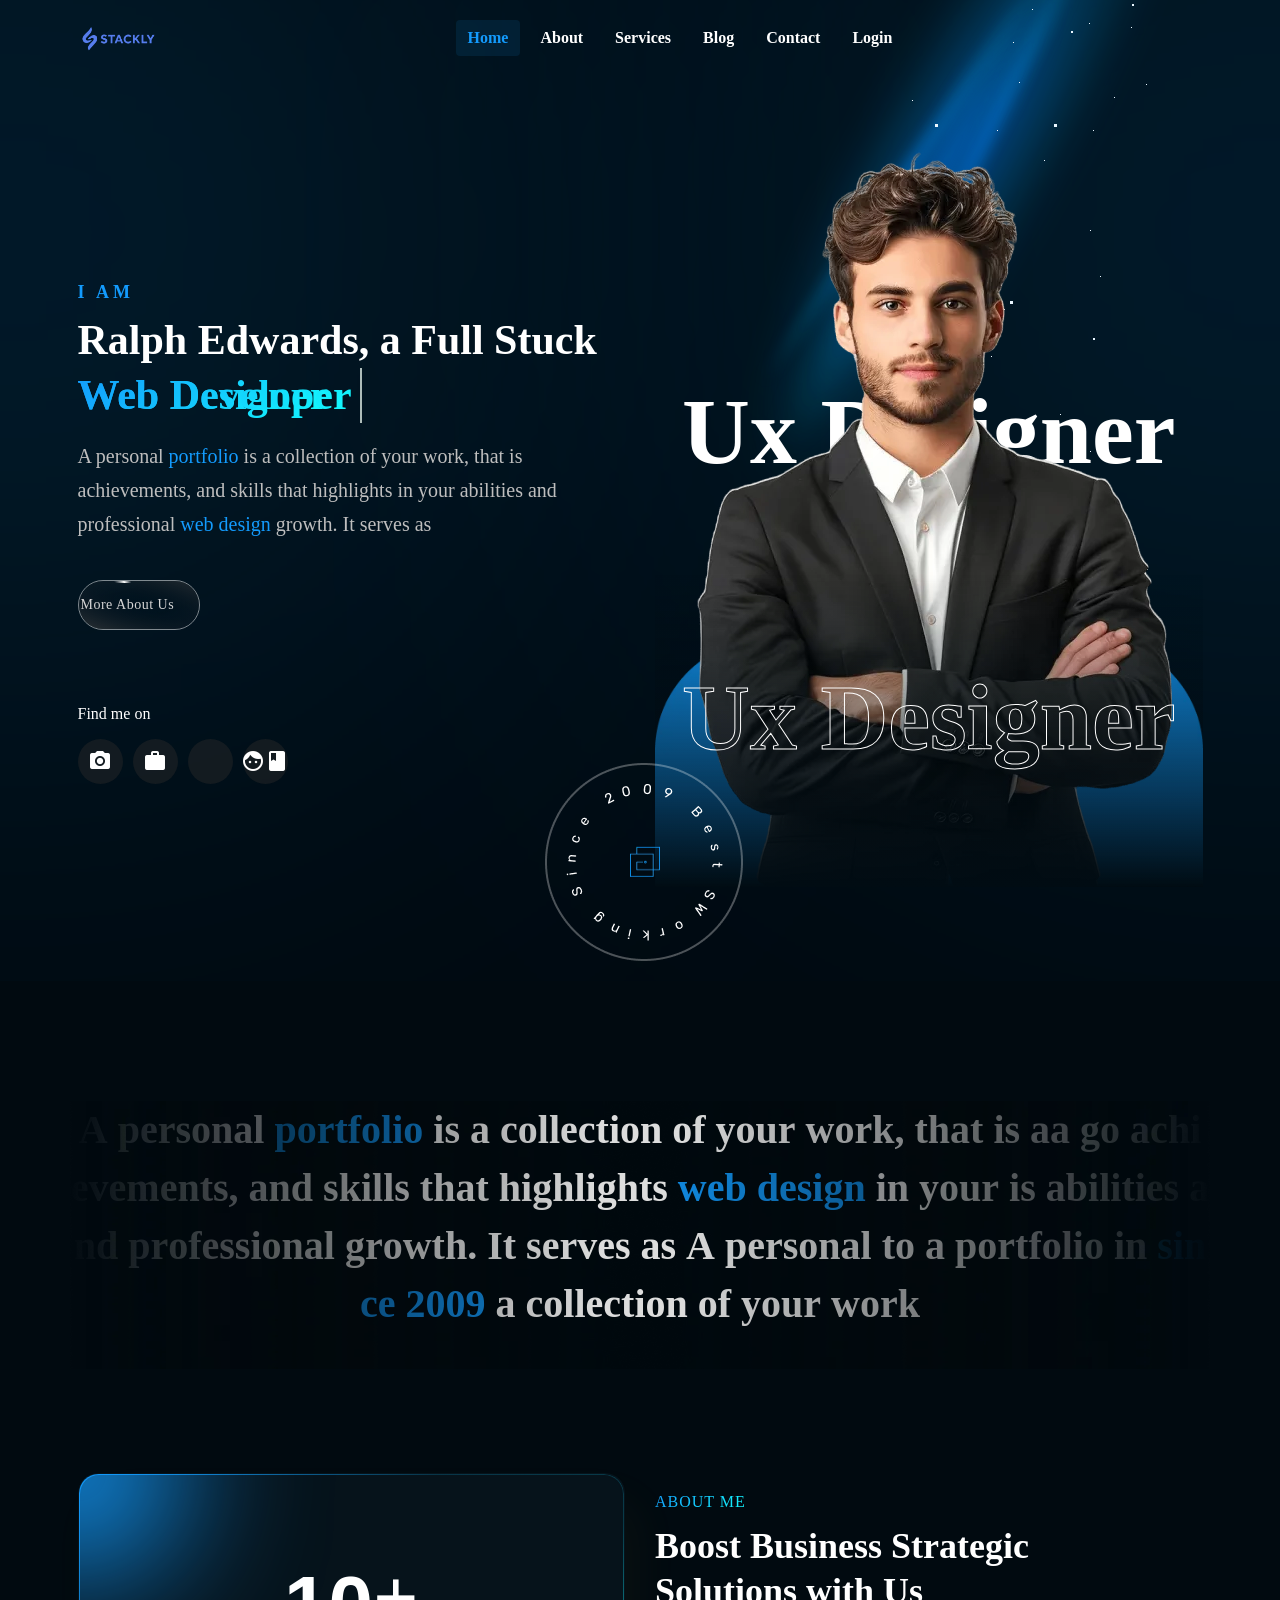
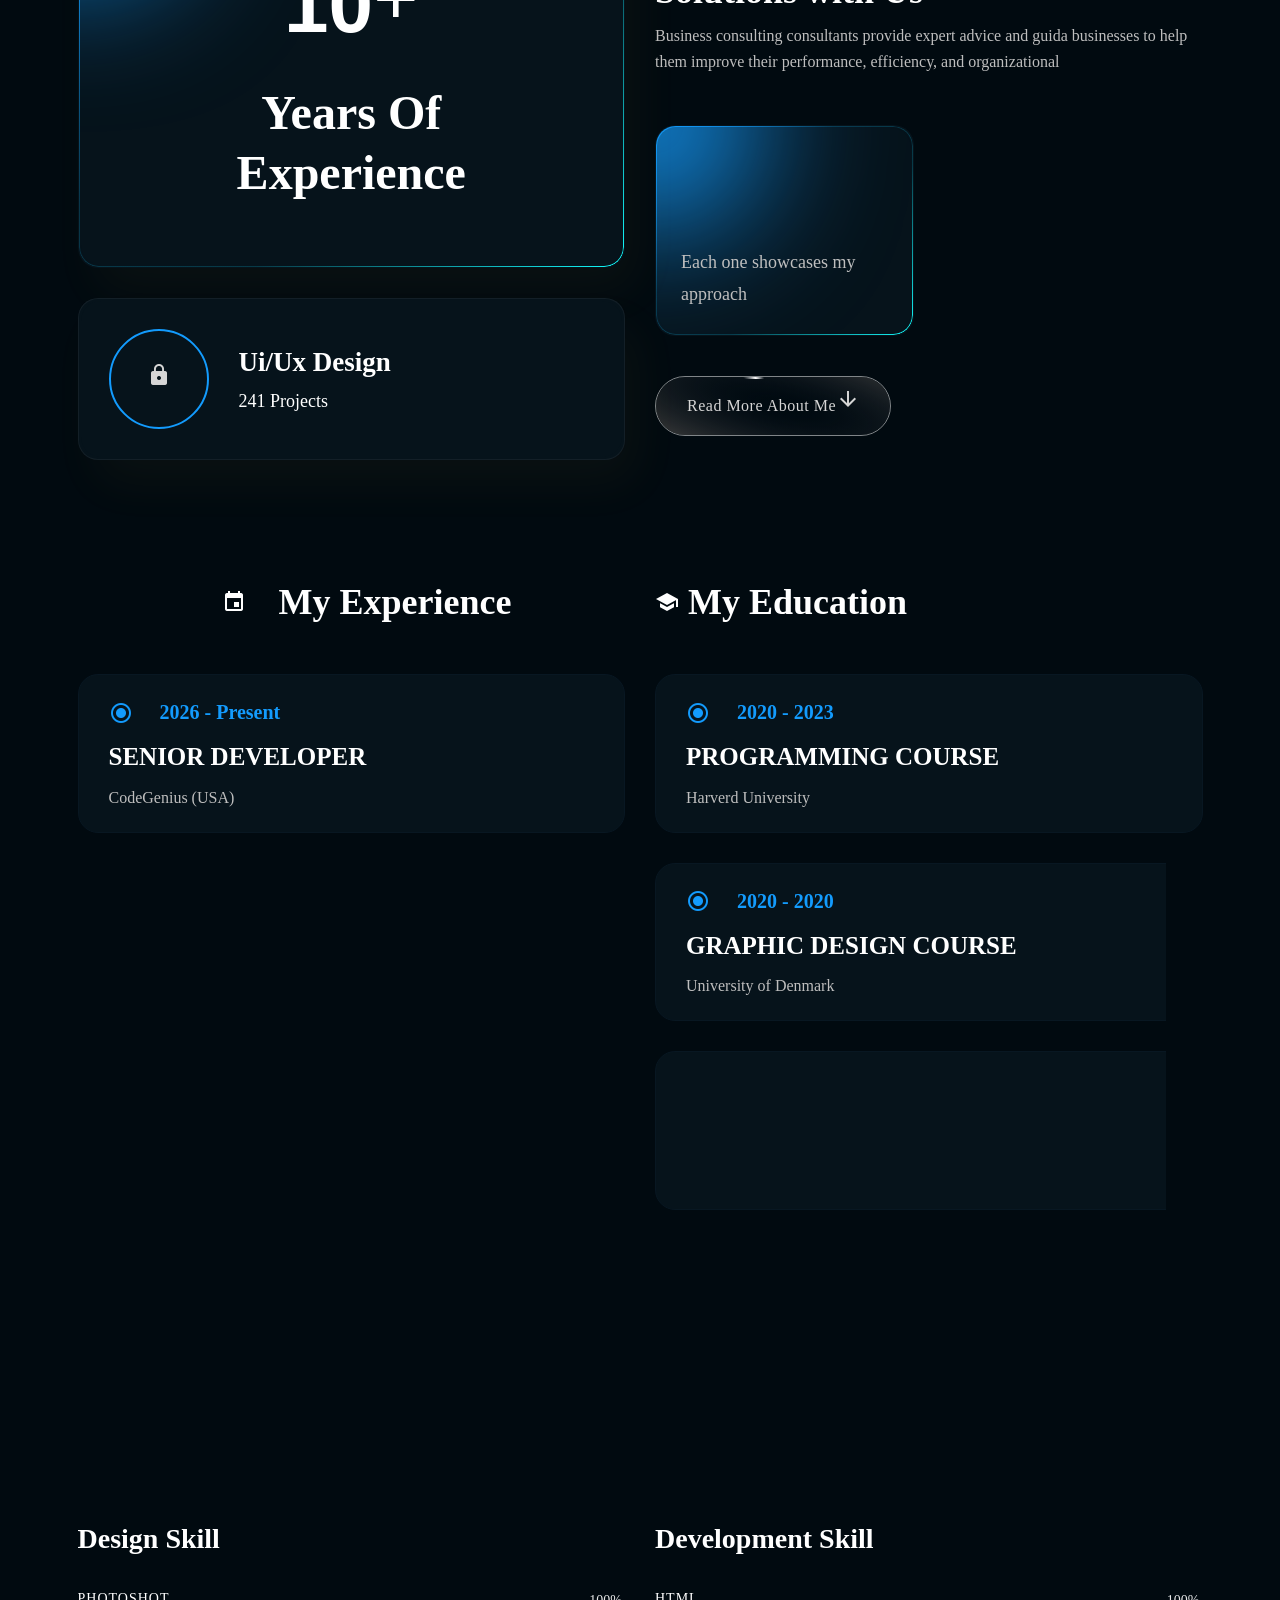
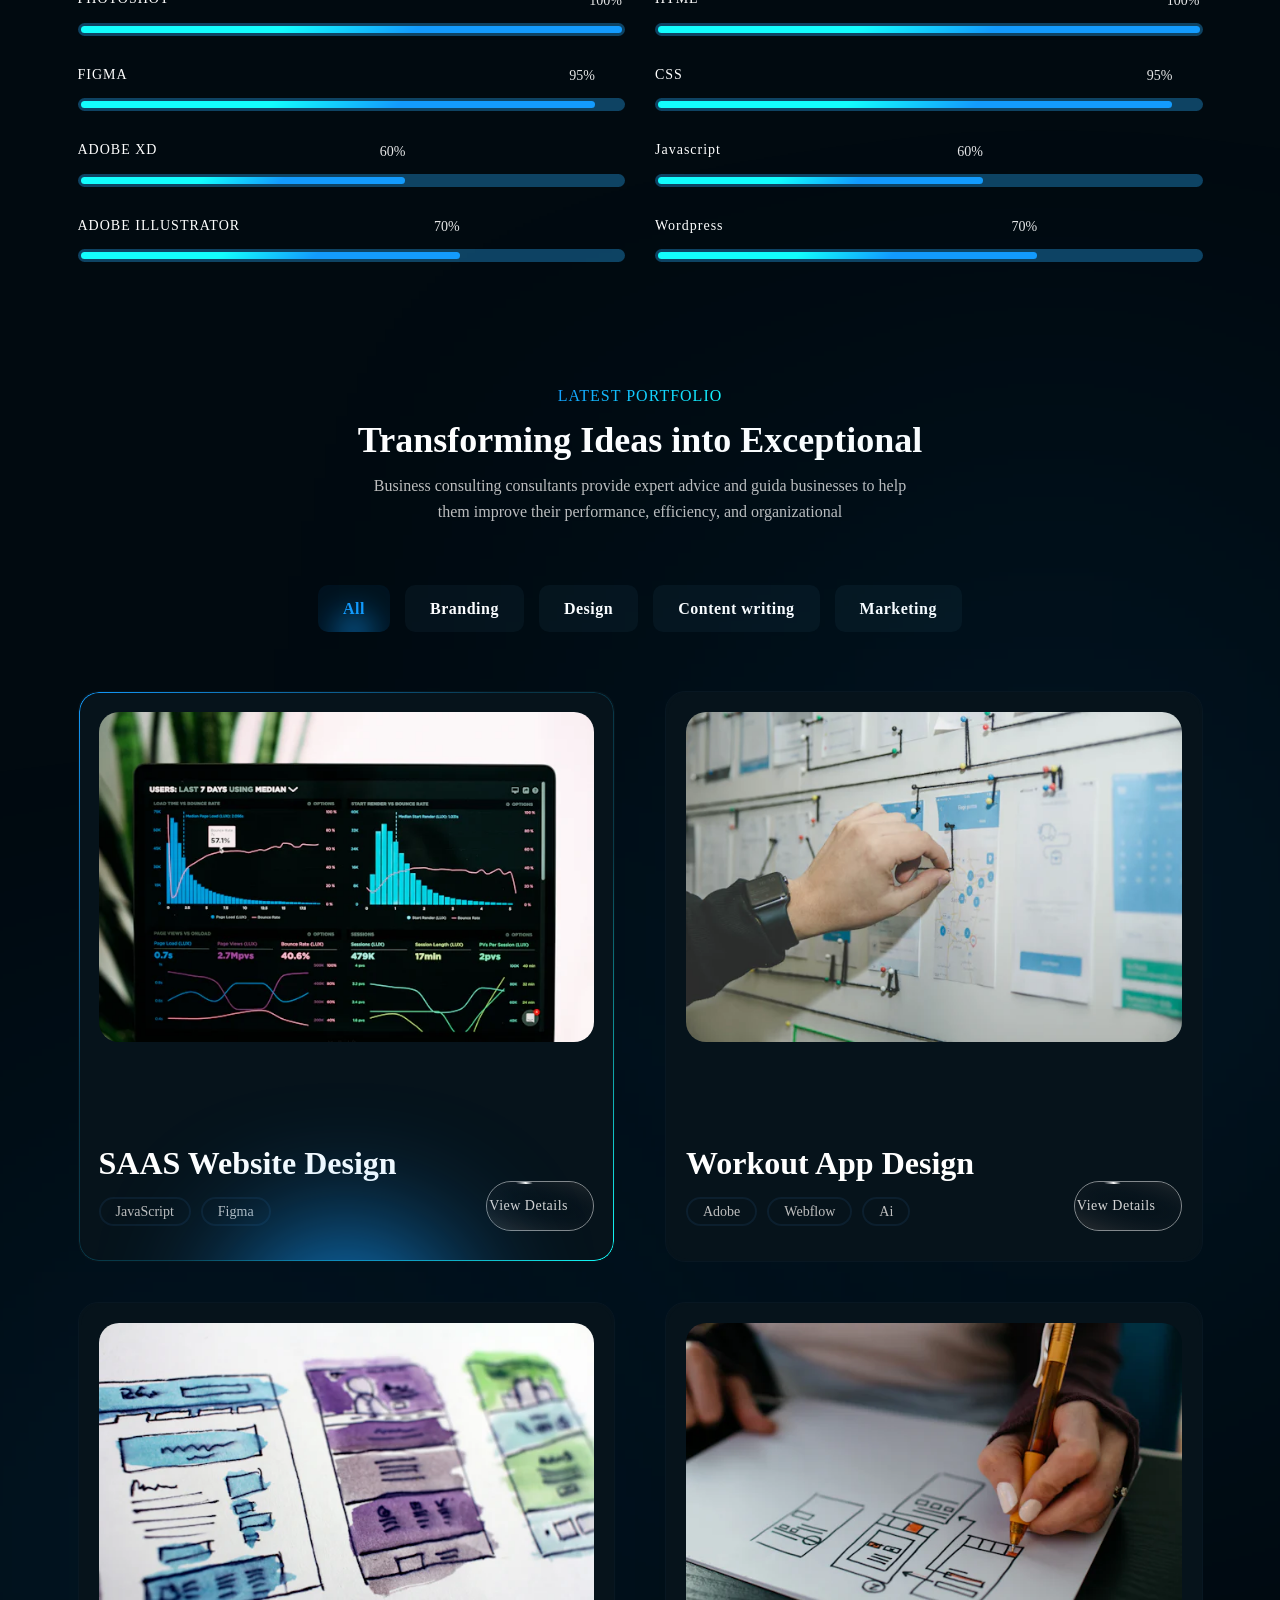
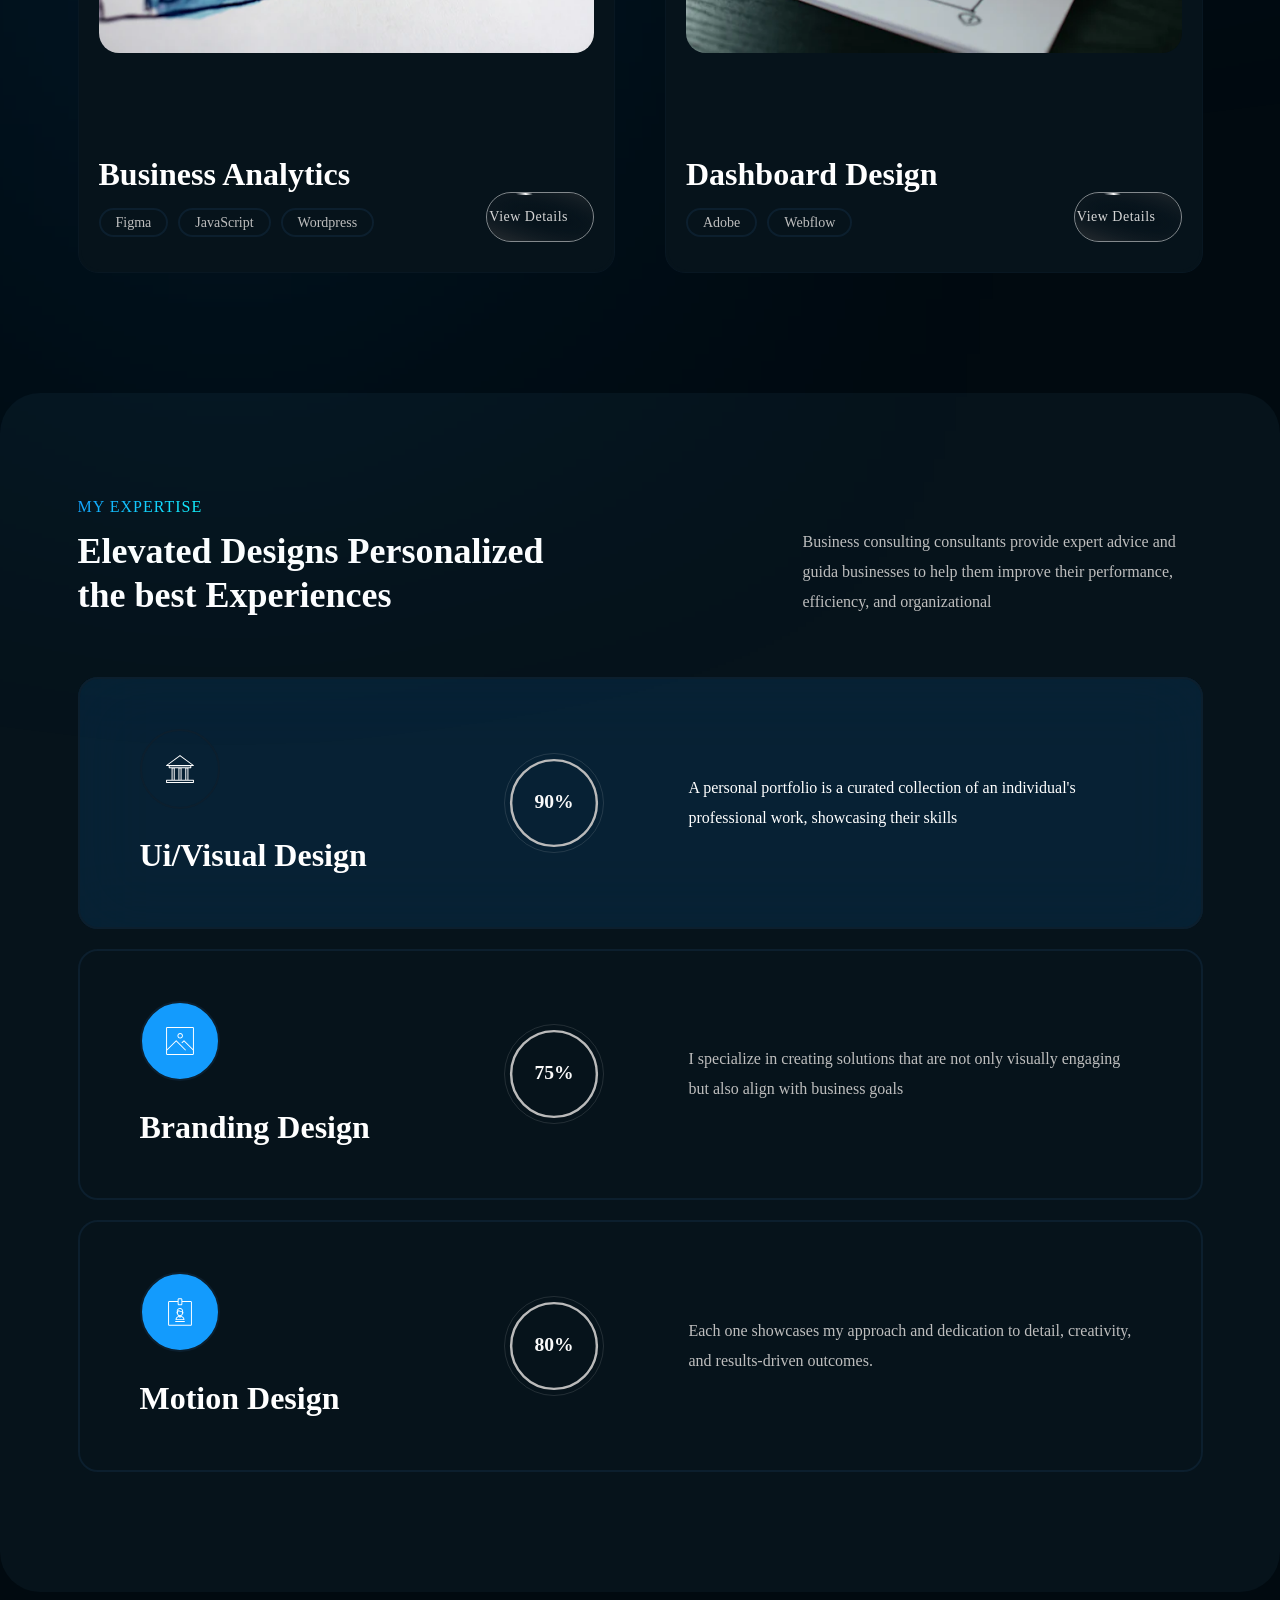
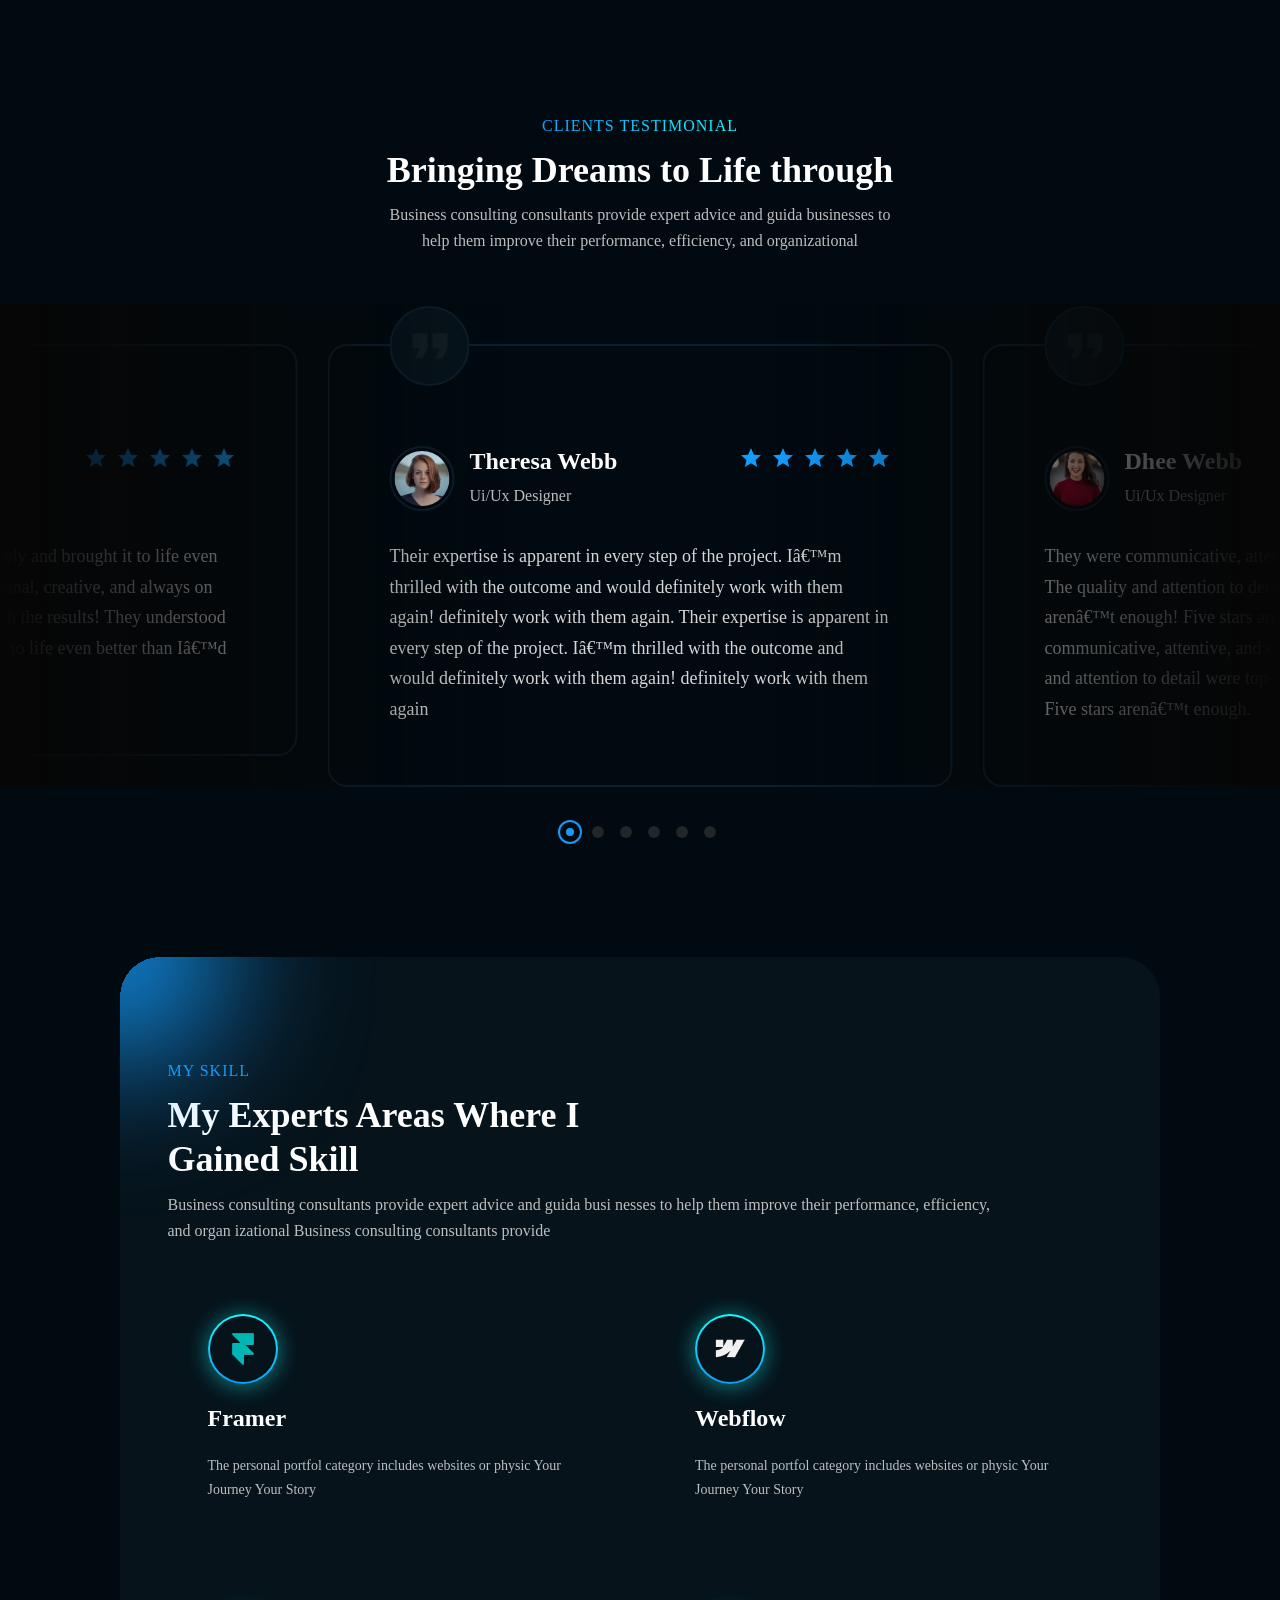
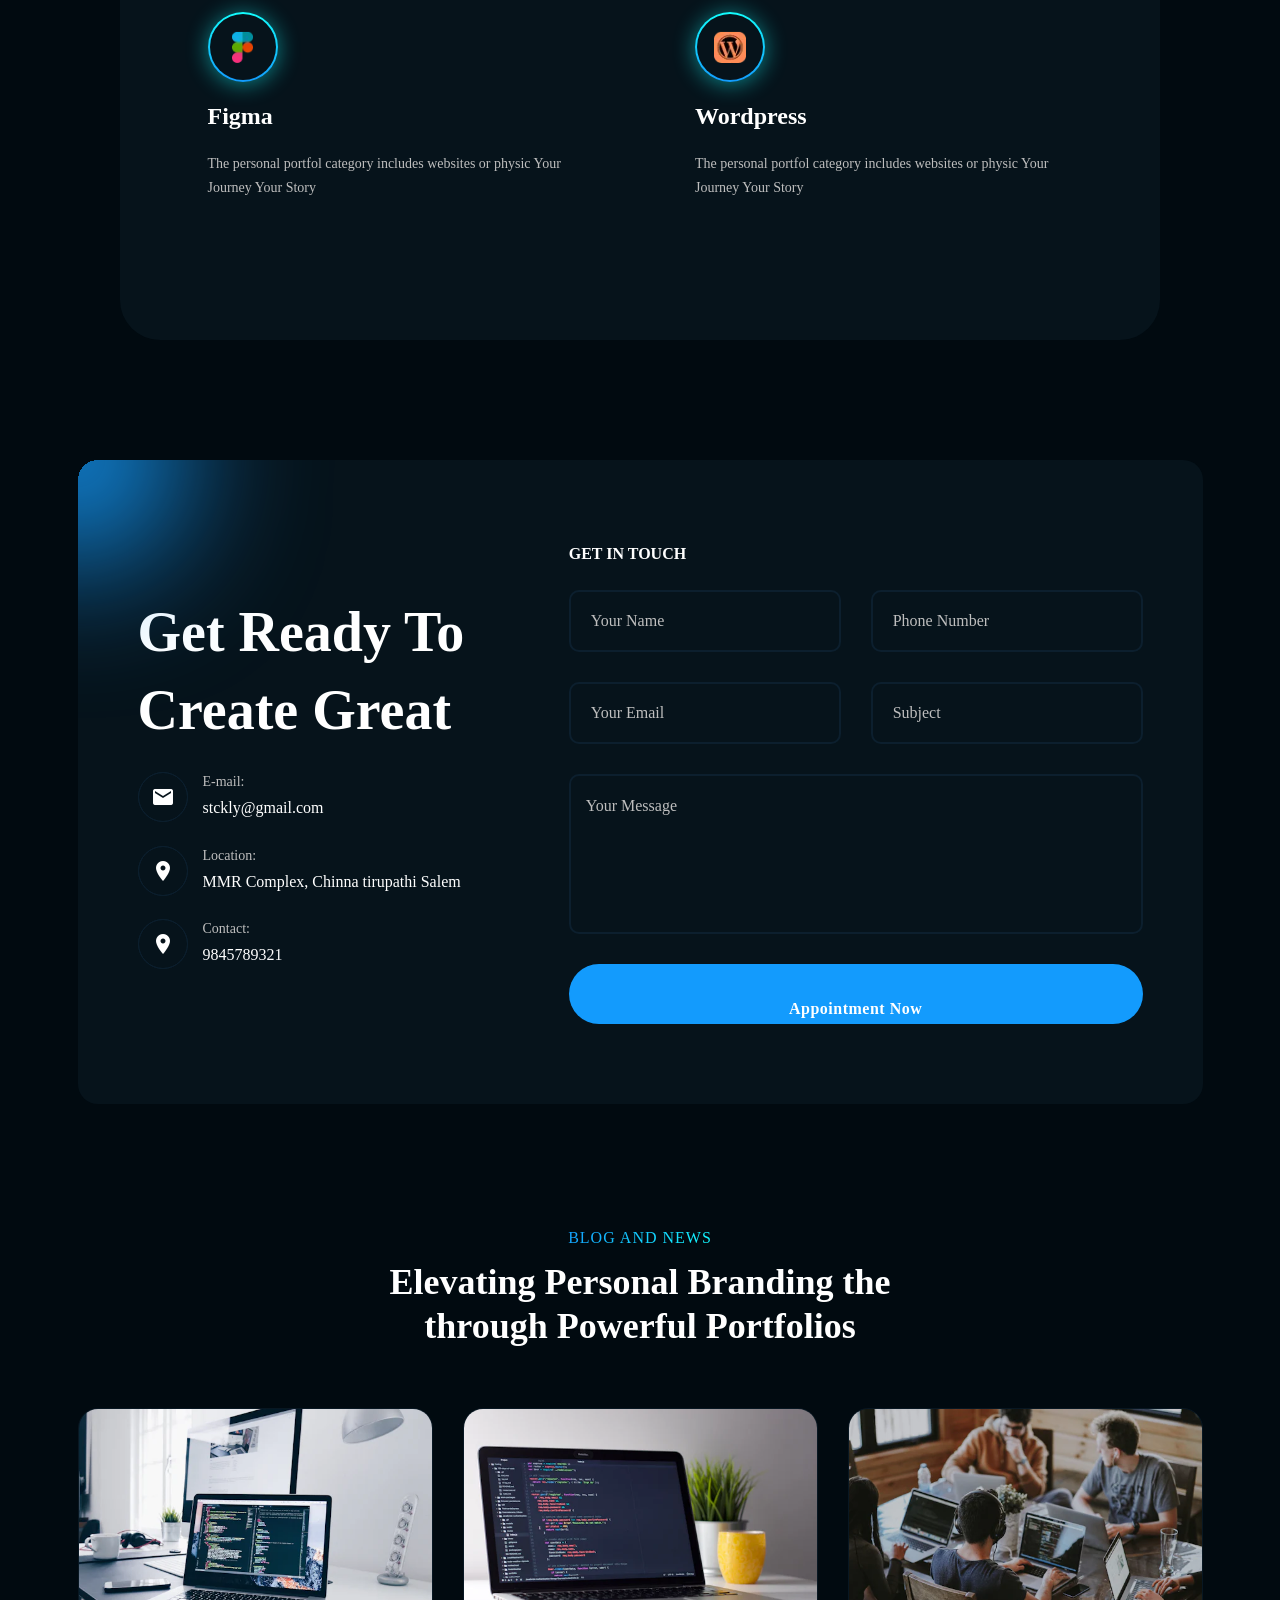
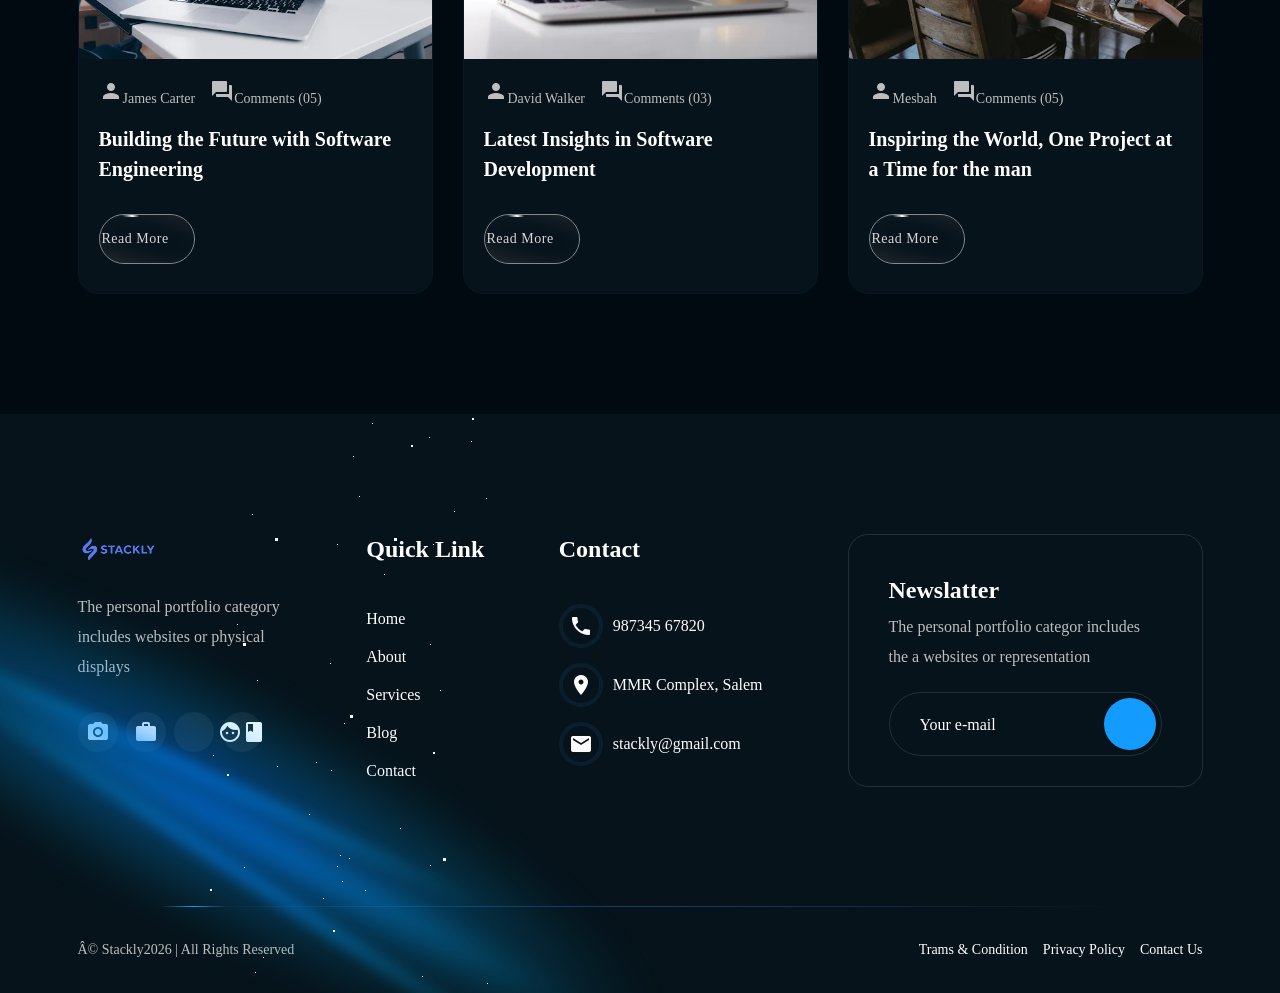
==== commit 436ce6ee: "Add files via upload" ====
--- a/index.html
+++ b/index.html
@@ -81,7 +81,7 @@
                 <div class="content-wrapper">
                     <div class="image-area-feature">
                         <a href="index.html">
-                            <img src="assets/images/logo/man.png" alt="personal-logo">
+                            <img src="assets/images/logo/man.webp" alt="personal-logo">
                         </a>
                     </div>
                     <h5 class="title mt--30">Freelancer delivering exceptional Webflow, and Next.js solutions.</h5>
@@ -198,18 +198,18 @@
                     <div class="col-lg-6 order-lg-2">
                         <div class="banner-right-content">
                             <div class="main-img">
-                                <img class="tmp-scroll-trigger tmp-zoom-in animation-order-1" src="assets/images/banner/banner-user-image-two.png" alt="banner-img">
+                                <img class="tmp-scroll-trigger tmp-zoom-in animation-order-1" src="assets/images/banner/banner-user-image-two.webp" alt="banner-img">
                                 <h2 class="banner-big-text-1 up-down-2">Ux Designer</h2>
                                 <h2 class="banner-big-text-2 up-down">Ux Designer</h2>
                                 <div class="benner-two-bg-red-img">
-                                    <img src="assets/images/banner/banner-user-image-two-red-bg.png" alt="red-img">
+                                    <img src="assets/images/banner/banner-user-image-two-red-bg.webp" alt="red-img">
                                 </div>
                                 <div class="logo-under-img-wrap">
                                     <div class="logo-under-img">
-                                        <img src="assets/images/banner/logo-under-image.png" alt="logo-under-image">
+                                        <img src="assets/images/banner/logo-under-image.webp" alt="logo-under-image">
                                     </div>
                                     <div class="logo-under-img-2">
-                                        <img src="assets/images/banner/logo-under-image-2.png" alt="logo-under-image">
+                                        <img src="assets/images/banner/logo-under-image-2.webp" alt="logo-under-image">
                                     </div>
                                 </div>
 
@@ -290,10 +290,10 @@
                     your work
                 </h2>
                 <div class="right-bg-text-para">
-                    <img src="assets/images/banner/right-bg-text-para-doc.png" alt="">
+                    <img src="assets/images/banner/right-bg-text-para-doc.webp" alt="">
                 </div>
                 <div class="left-bg-text-para">
-                    <img src="assets/images/banner/left-bg-text-para-doc.png" alt="">
+                    <img src="assets/images/banner/left-bg-text-para-doc.webp" alt="">
                 </div>
             </div>
         </div>
@@ -1818,7 +1818,7 @@
                             <div class="col-lg-6 col-md-6 col-12">
                                 <div class="my-skill-card tmp-scroll-trigger tmp-fade-in animation-order-1">
                                     <div class="card-icon">
-                                        <img src="assets/images/icons/icon-01.png" alt="my-skill-icon">
+                                        <img src="assets/images/icons/icon-01.webp" alt="my-skill-icon">
                                     </div>
                                     <h3 class="card-title">Framer</h3>
                                     <p class="card-para">The personal portfol category includes websites or physic Your
@@ -1829,7 +1829,7 @@
                             <div class="col-lg-6 col-md-6 col-12">
                                 <div class="my-skill-card tmp-scroll-trigger tmp-fade-in animation-order-2">
                                     <div class="card-icon">
-                                        <img src="assets/images/icons/icon-02.png" alt="my-skill-icon">
+                                        <img src="assets/images/icons/icon-02.webp" alt="my-skill-icon">
                                     </div>
                                     <h3 class="card-title">Webflow</h3>
                                     <p class="card-para">The personal portfol category includes websites or physic Your
@@ -1840,7 +1840,7 @@
                             <div class="col-lg-6 col-md-6 col-12">
                                 <div class="my-skill-card tmp-scroll-trigger tmp-fade-in animation-order-3">
                                     <div class="card-icon">
-                                        <img src="assets/images/icons/icon-03.png" alt="my-skill-icon">
+                                        <img src="assets/images/icons/icon-03.webp" alt="my-skill-icon">
                                     </div>
                                     <h3 class="card-title">Figma</h3>
                                     <p class="card-para">The personal portfol category includes websites or physic Your
@@ -1851,7 +1851,7 @@
                             <div class="col-lg-6 col-md-6 col-12">
                                 <div class="my-skill-card tmp-scroll-trigger tmp-fade-in animation-order-4">
                                     <div class="card-icon">
-                                        <img src="assets/images/icons/icon-04.png" alt="my-skill-icon">
+                                        <img src="assets/images/icons/icon-04.webp" alt="my-skill-icon">
                                     </div>
                                     <h3 class="card-title">Wordpress</h3>
                                     <p class="card-para">The personal portfol category includes websites or physic Your
--- a/css/style.css
+++ b/css/style.css
@@ -47067,7 +47067,7 @@
   background-position: center;
   background-repeat: no-repeat;
   background-size: cover;
-  background-image: linear-gradient(rgba(17, 15, 14, 0.8), rgba(17, 15, 14, 0.8)), url("../assets/images/breadcrumb/breadcum-bg.jpg");
+  background-image: linear-gradient(rgba(17, 15, 14, 0.8), rgba(17, 15, 14, 0.8)), url("../assets/images/breadcrumb/breadcum-bg.webp");
 }
 
 .breadcrumb-area {
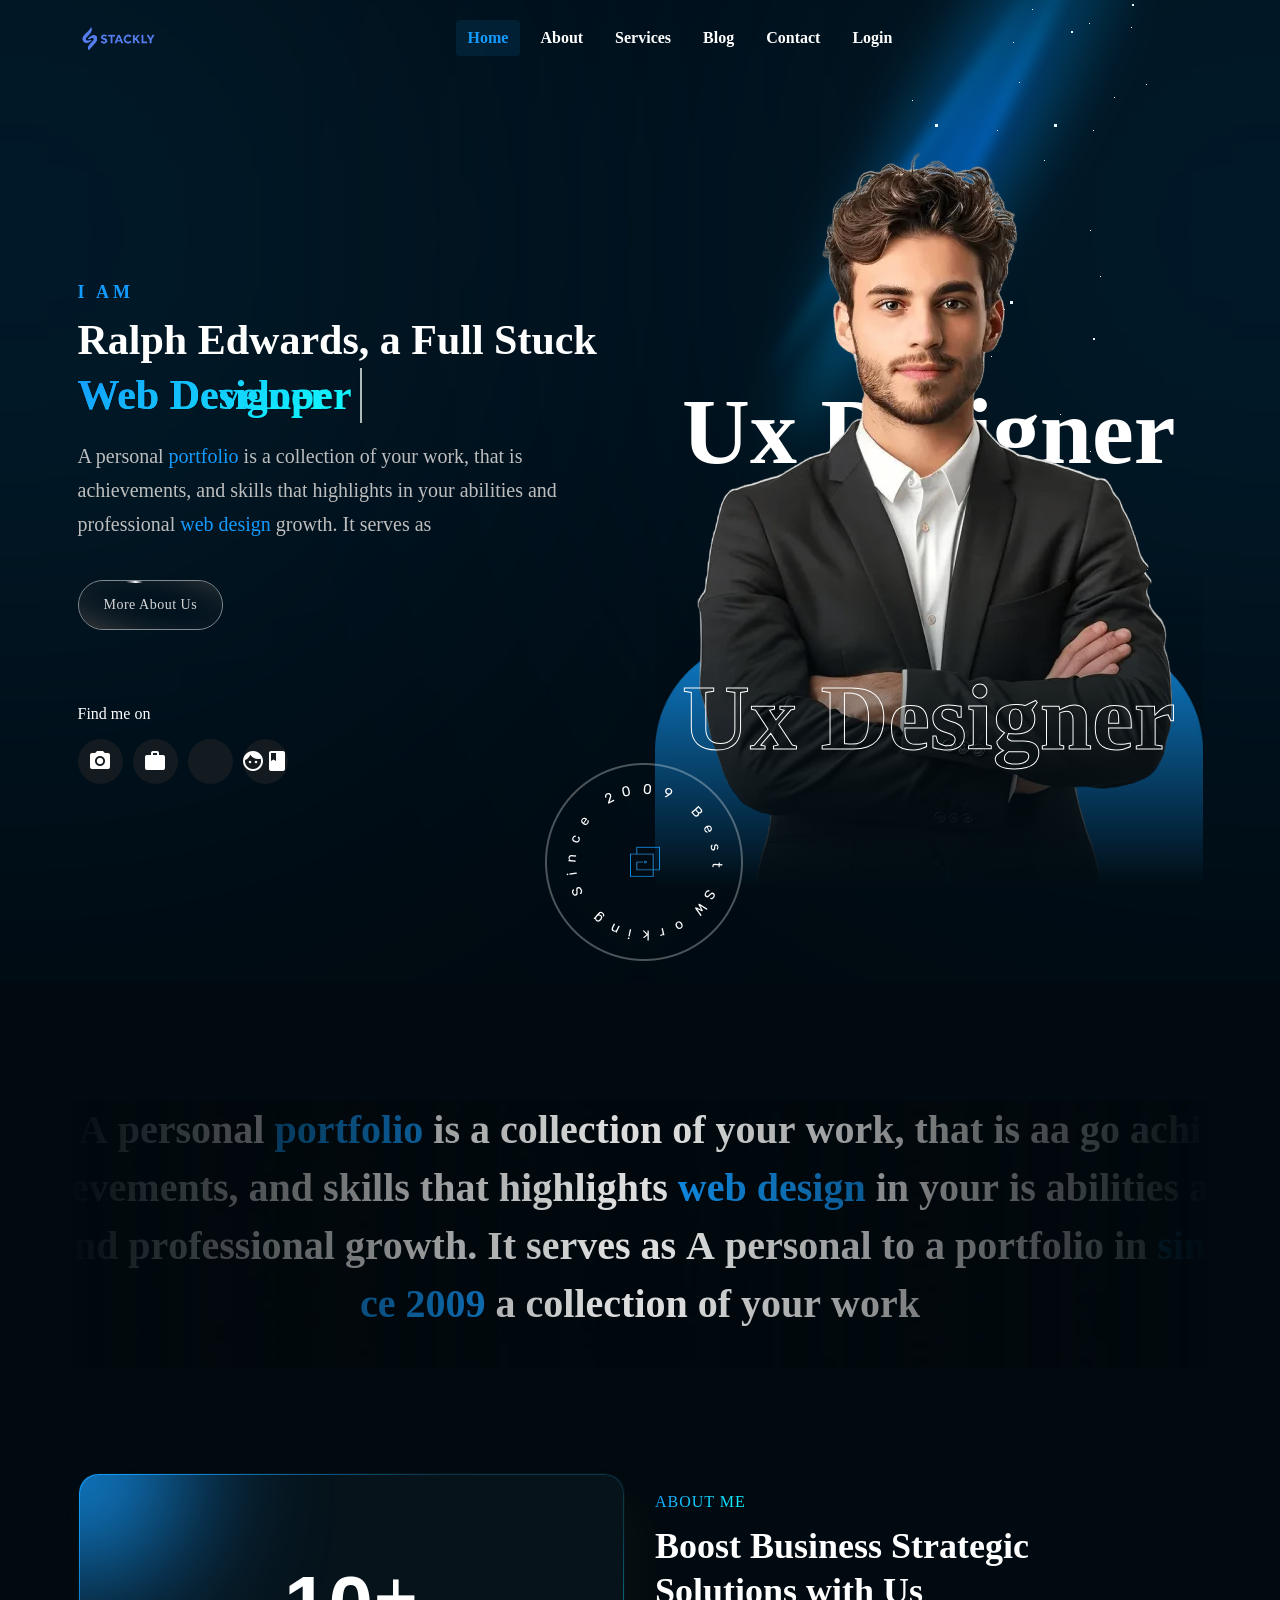
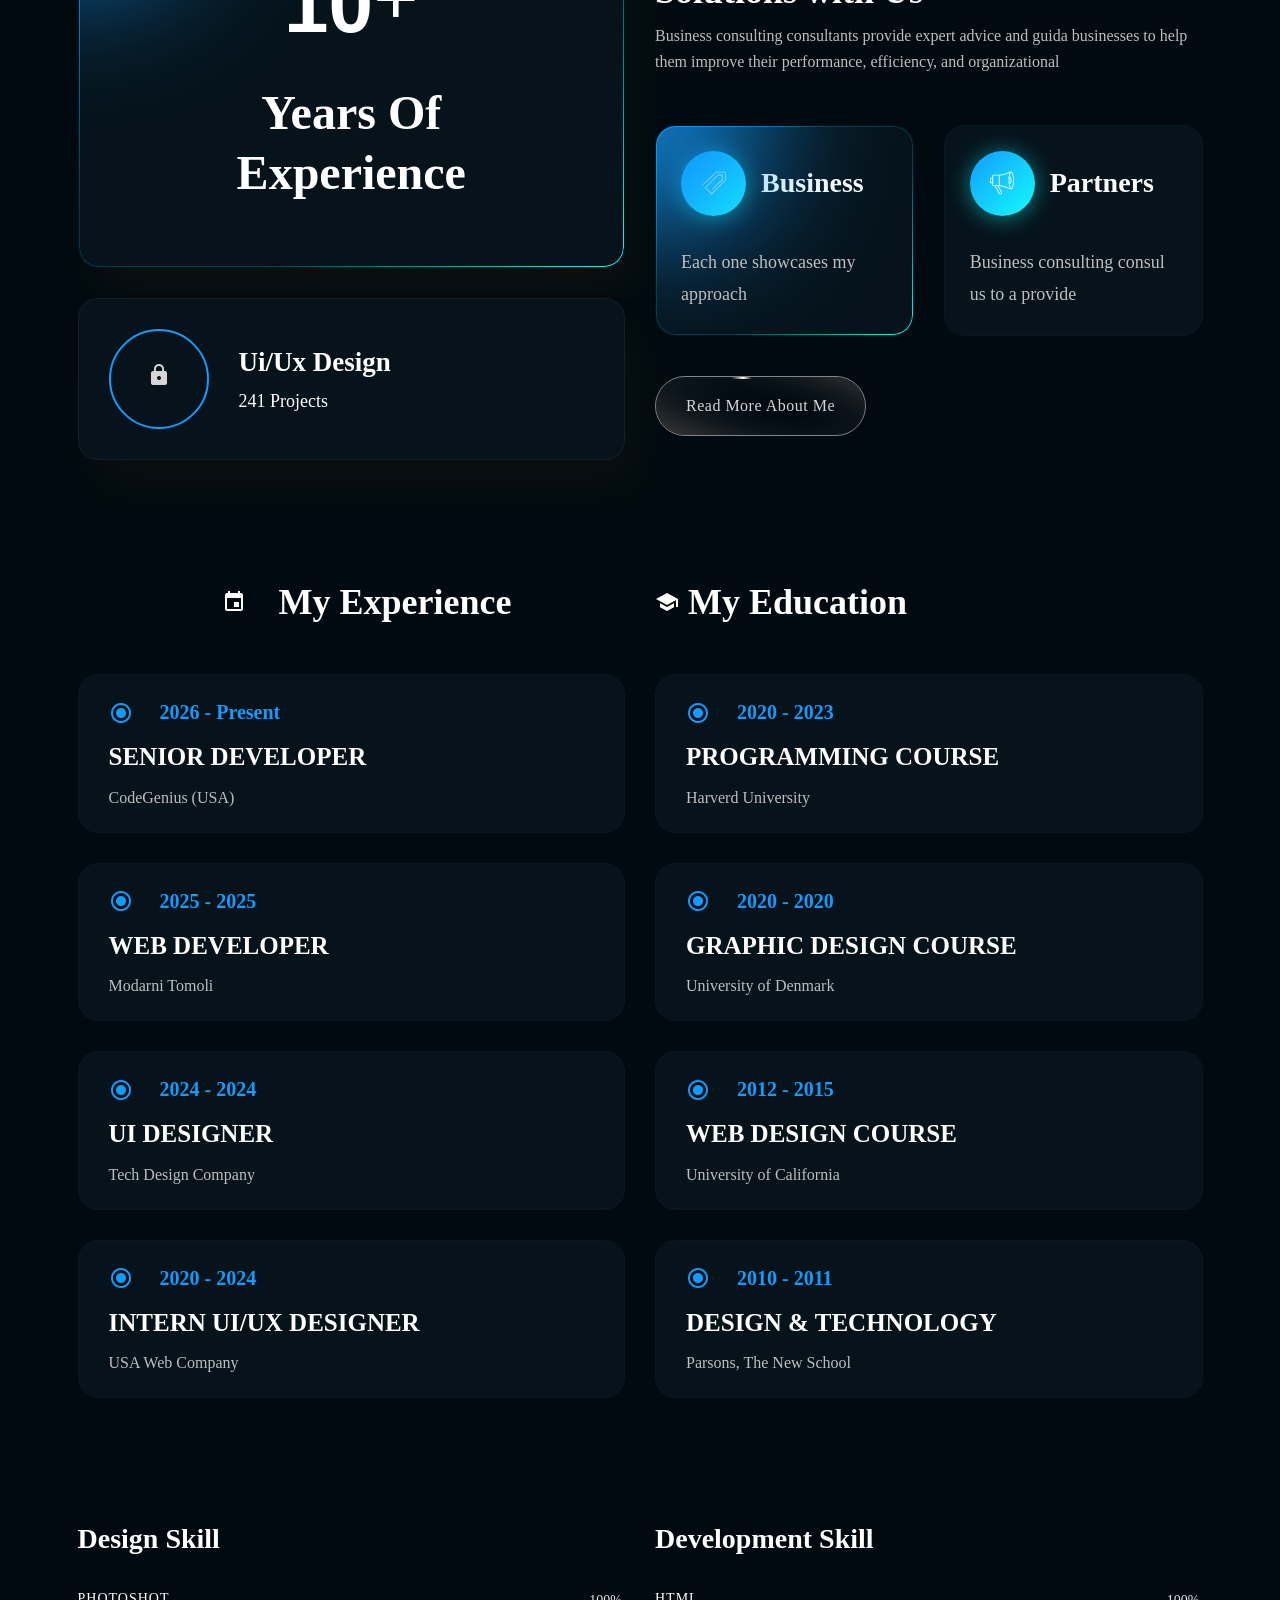
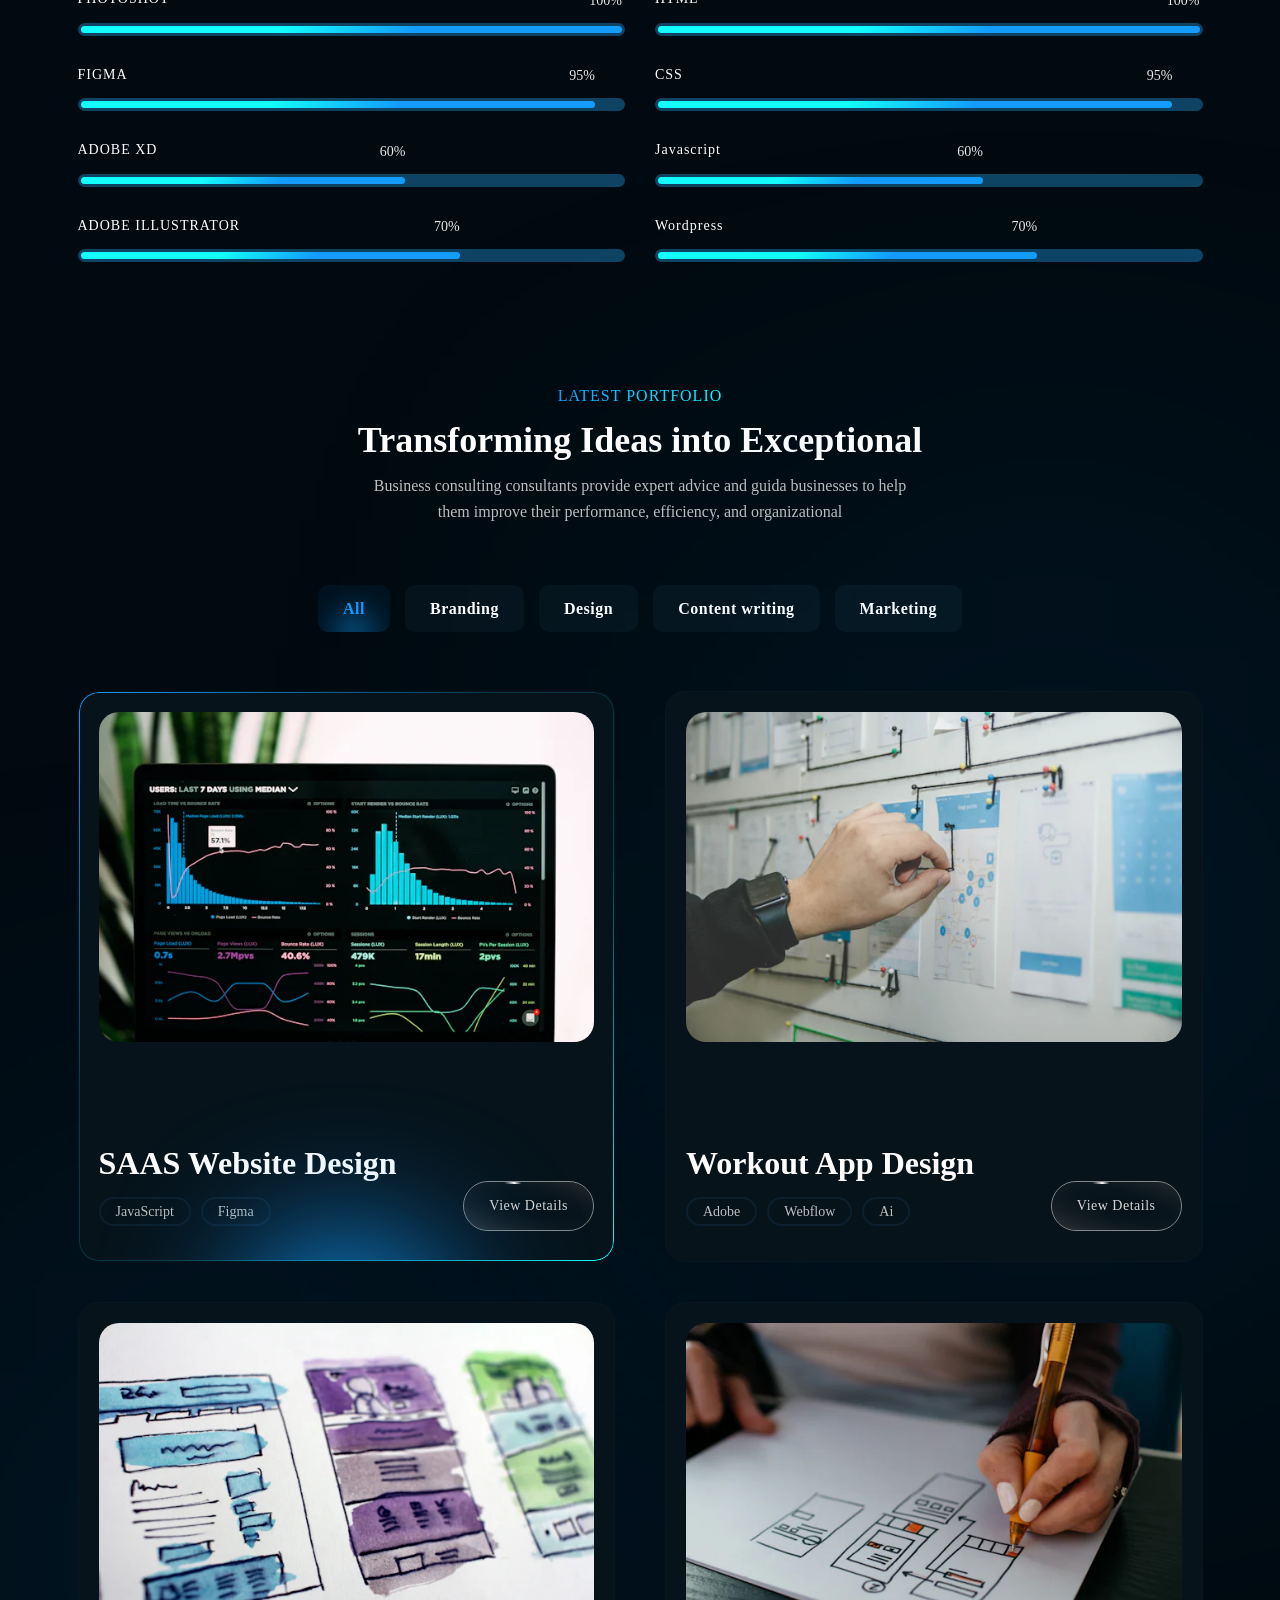
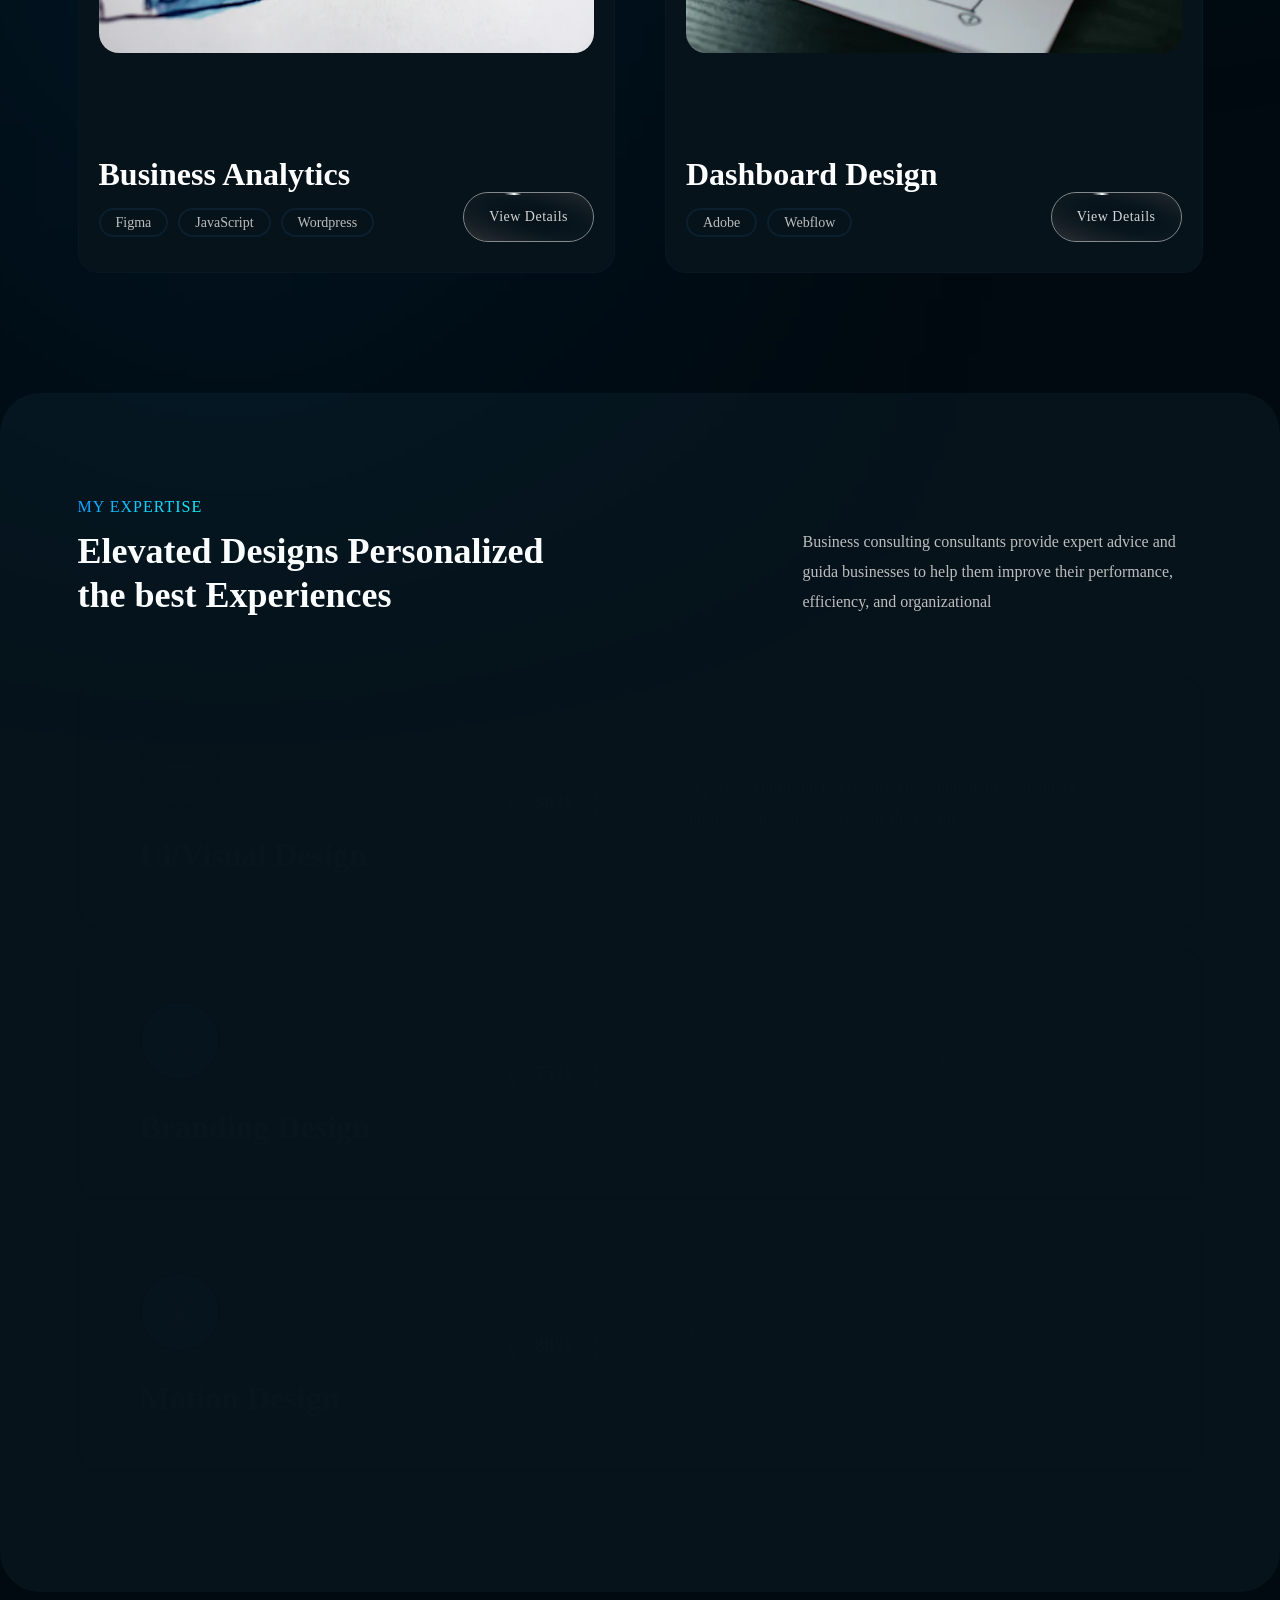
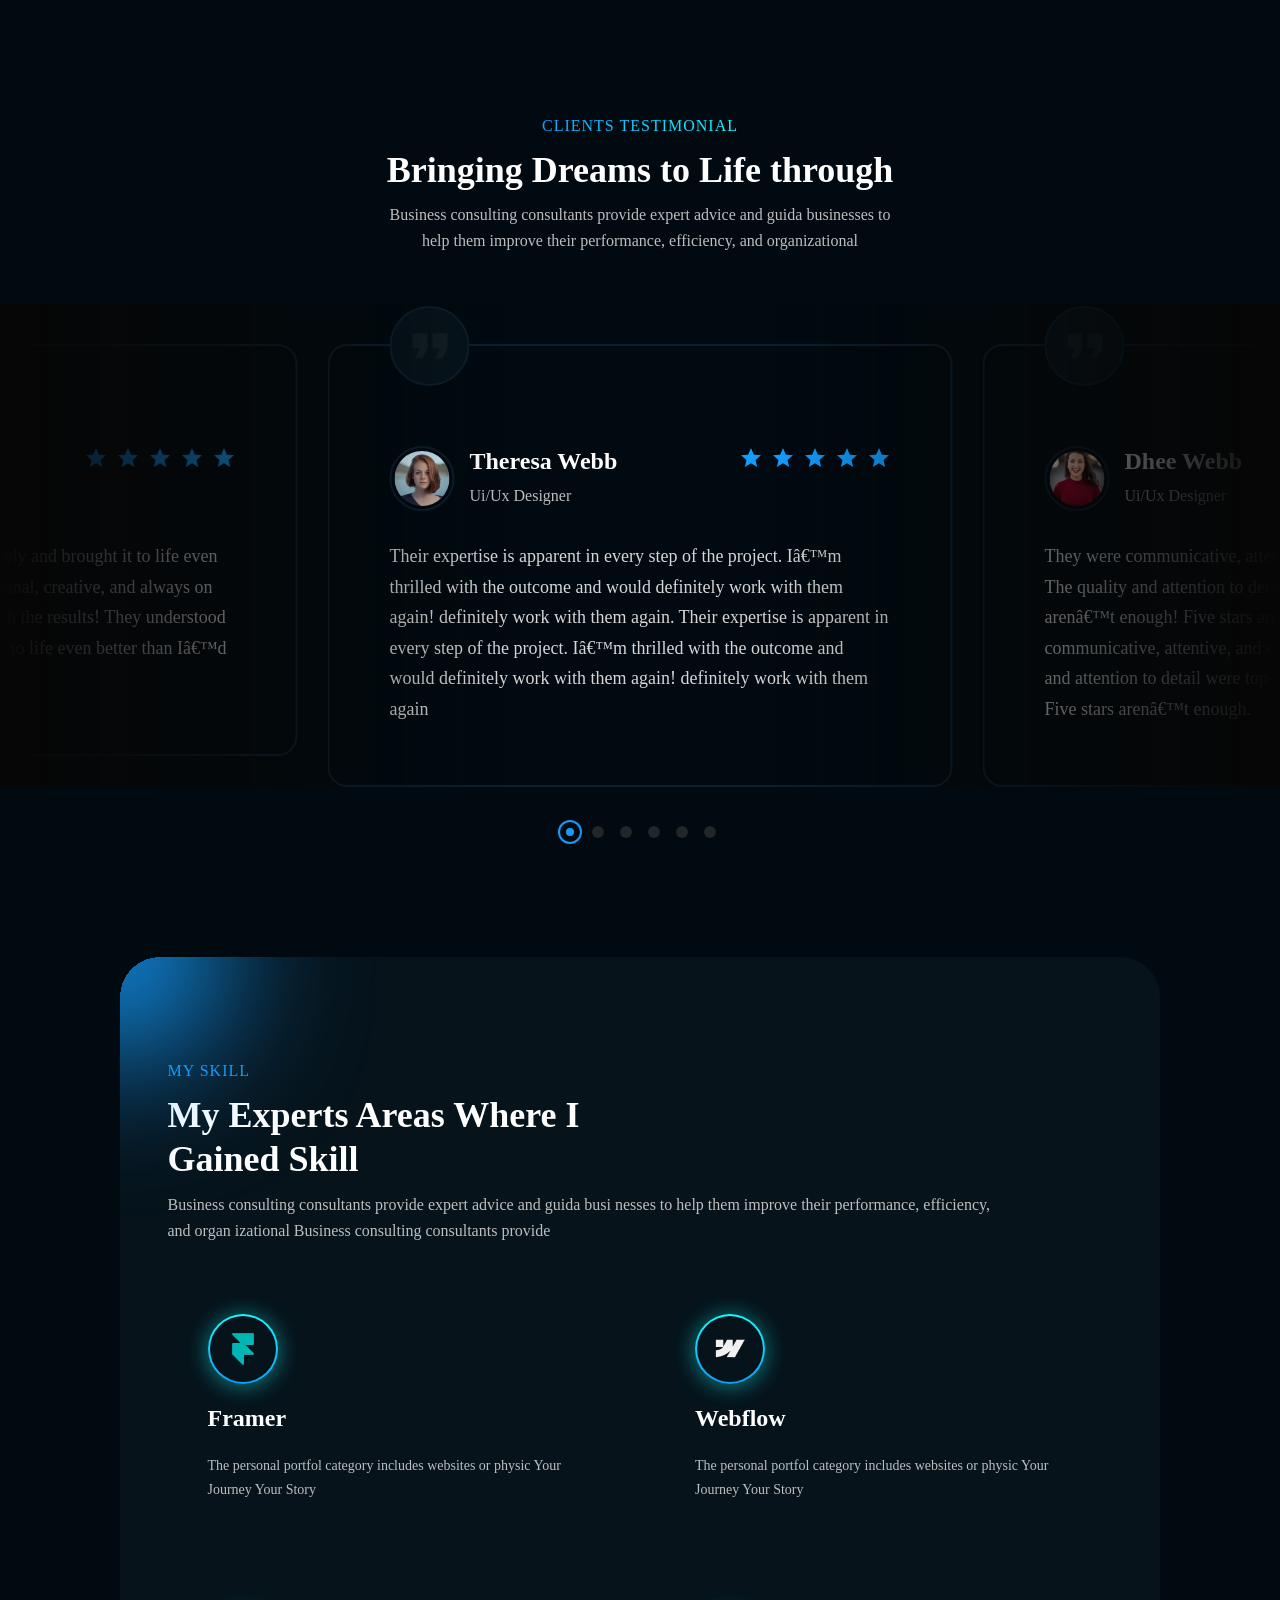
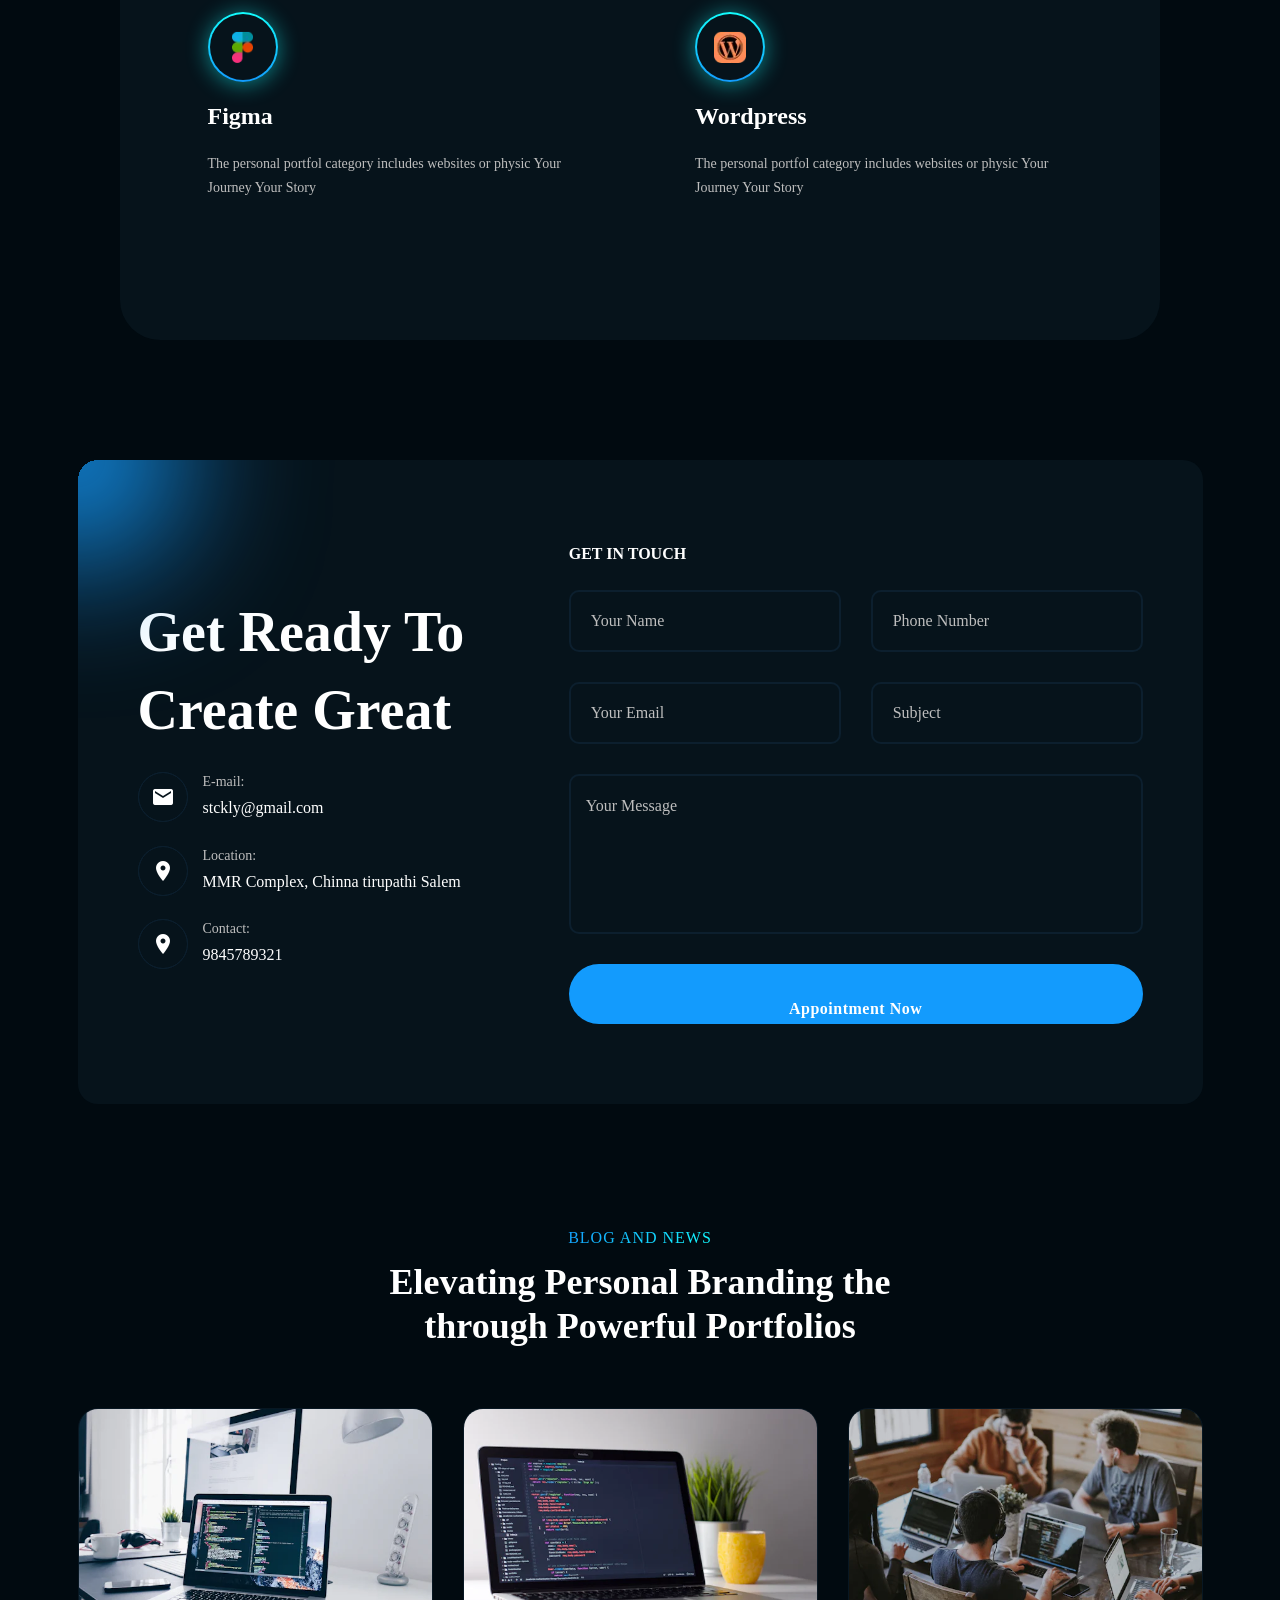
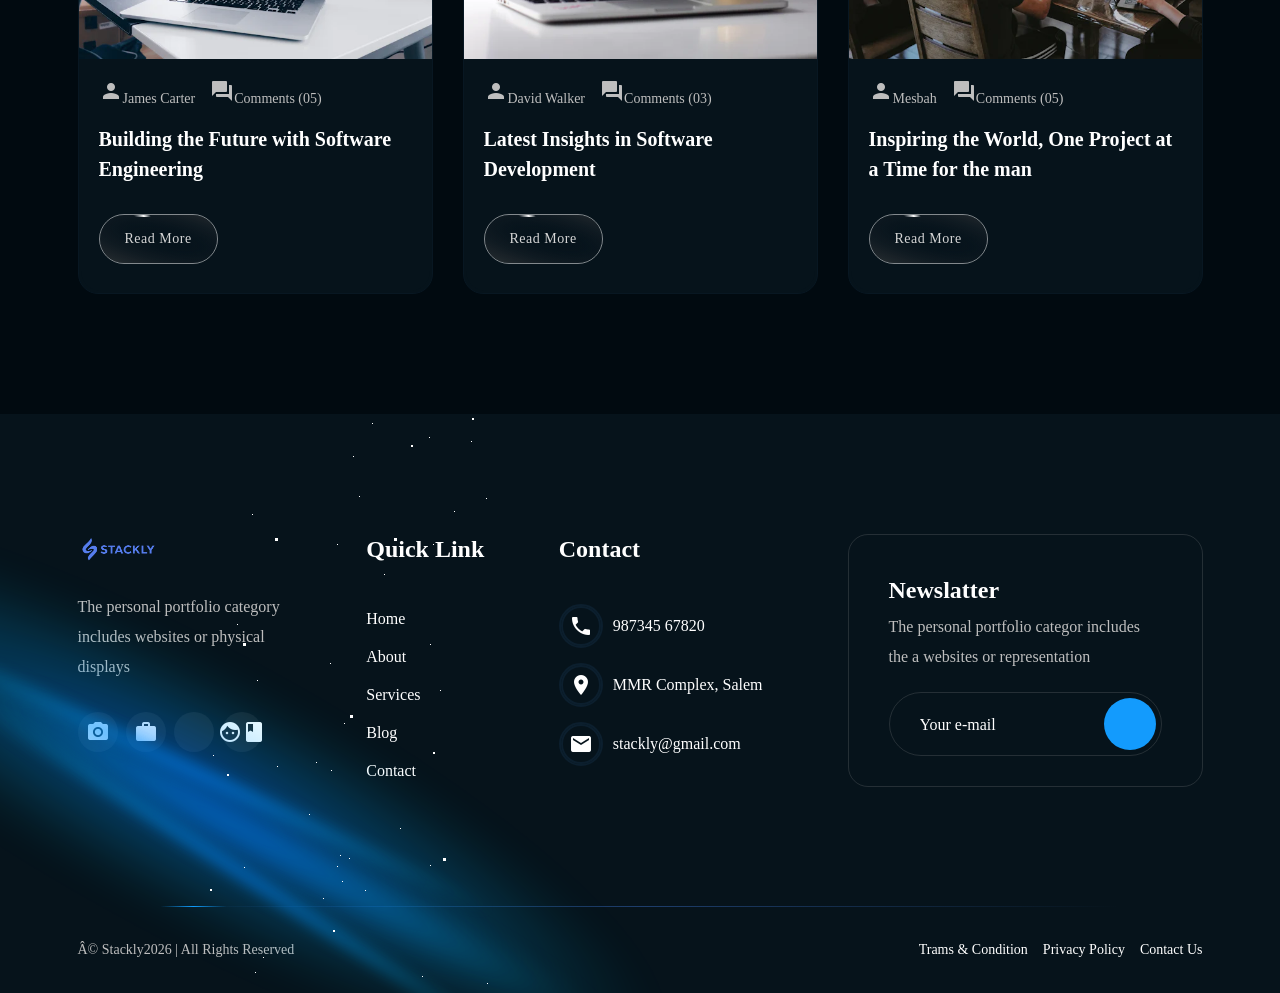
==== commit 22b10ad0: "Add files via upload" ====
--- a/index.html
+++ b/index.html
@@ -55,9 +55,12 @@
 
                         </nav>
                         <div class="tmp-header-right">
-                            
-                            
-                    </div>
+                            <div class="actions">
+                                <button class="tmp-round-action-btn humberger_menu_active d-xl-none d-flex">
+                                    <span class="material-icons">menu</span>
+                                </button>
+                            </div>
+                        </div>
                 </div>
             </div>
         </div>
@@ -375,8 +378,7 @@
                                     <div class="btn-hack"></div>
                                     <img src="assets/images/button/btg-bg.svg" alt="" class="btn-bg">
                                     <img src="assets/images/button/btg-bg-2.svg" alt="" class="btn-bg-hover">
-                                    <span class="btn-icon"><span class="material-icons">arrow_downward</span></span>
-                                    <span class="btn-icon"><span class="material-icons">arrow_downward</span></span>
+
                                 </div>
                             </a>
                         </div>
--- a/css/style.css
+++ b/css/style.css
@@ -56034,13 +56034,213 @@
 }
 
 /* Checked/Selected State */
-.role-selection-card input[type="radio"]:checked ~ .role-card-inner {
-    border-color: var(--color-primary);
-    background: rgba(var(--color-primary-rgb), 0.1);
-    box-shadow: 0 0 20px rgba(var(--color-primary-rgb), 0.2);
-}
-.role-selection-card input[type="radio"]:checked ~ .role-card-inner i,
-.role-selection-card input[type="radio"]:checked ~ .role-card-inner span {
-    color: var(--color-primary);
-}
-
+body.tmp-white-version .tpm-custom-box-bg,
+body.tmp-white-version .get-in-touch-wrapper,
+body.tmp-white-version .experiences-wrapper .experiences-wrap-right-content {
+  box-shadow: var(--shadow-white);
+}
+body.tmp-white-version .year-of-expariance-wrapper {
+  box-shadow: var(--shadow-white);
+}
+body.tmp-white-version.index-ten .tmp-contact-about-inner {
+  box-shadow: var(--shadow-white);
+}
+body.tmp-white-version .profile-image-1-personal-left-fixed .inner-content {
+  background: #f4f4f4;
+  box-shadow: var(--shadow-white);
+  overflow: visible;
+}
+body.tmp-white-version .profile-image-1-personal-left-fixed {
+  overflow: visible;
+}
+body.tmp-white-version .page-with-left-header .get-in-touch-wrapper {
+  box-shadow: none;
+}
+
+.tmp-white-version .tmp-right-demo .demo-button::before {
+  content: "";
+  background: linear-gradient(-45deg, #ee7752, #ff004b, #ff004b, #d52323);
+  background-size: 400% 400%;
+  animation: gradient 4s ease infinite;
+  opacity: 1;
+  backdrop-filter: blur(21px);
+}
+.tmp-white-version .tmp-right-demo * {
+  color: #fff !important;
+}
+.tmp-white-version.index-8 .tmp-contact-about-inner::after {
+  display: none !important;
+}
+.tmp-white-version.video-bg-image-bg-green {
+  background-image: url("../assets/images/bg/06.webp");
+}
+.tmp-white-version .tmp-profile-card .work-experiance-card .work-experiance-slider li .info .icon {
+  background-color: rgba(213, 213, 213, 0.38);
+}
+.tmp-white-version .experience-style-list .experience-list .resume-single-list:hover .inner .heading .title h4 {
+  color: var(--color-heading);
+}
+
+.tmp-white-version .tmp-banner-one-area.style-3 .thumbnail-author img, .tmp-white-version .tmp-banner-one-area.style-4 .thumbnail-author img {
+  border: 25px solid #ebebeb;
+}
+
+.index-ten .tmp-contact-about-inner {
+  flex-direction: column;
+}
+@media only screen and (max-width: 767px) {
+  .index-ten .tmp-contact-about-inner .thumbnail img {
+    max-width: 100%;
+    margin-bottom: 30px;
+  }
+}
+
+.tmp-white-version .year-of-expariance-wrapper.bg-blur-style-one::after {
+  display: none;
+}
+.tmp-white-version .tmponhover:hover .tmp-light, .tmp-white-version .tmponhover.active .tmp-light {
+  opacity: 0;
+}
+.tmp-white-version .services-widget.v1 .my-skill-card .card-icon {
+  border: 2px solid #fff;
+}
+.tmp-white-version .color-primary-2nd .services-widget.v1 .my-skill-card .card-icon i {
+  color: var(--color-heading);
+}
+.tmp-white-version .about-us-left-content-wrap .design-card .design-card-img {
+  border: 2px solid var(--color-primary);
+}
+.tmp-white-version .color-primary-2nd .services-widget.v2 .active-bg {
+  background: var(--color-primary);
+}
+.tmp-white-version .color-primary-2nd .my-expertise-card-wrap .expertise-card-left .expertise-card-logo img {
+  filter: brightness(0) saturate(100%) !important;
+}
+.tmp-white-version .my-expertise-card-wrap .expertise-card-left .expertise-card-logo {
+  border: 2px solid #141414;
+}
+.tmp-white-version .rpp-banner-two-area::before {
+  display: none;
+}
+.tmp-white-version .rpp-banner-two-area::after {
+  display: none;
+}
+.tmp-white-version .banner-three-main-wrapper .bg-benner-img-three::before {
+  display: none;
+}
+.tmp-white-version .services-widget.v4 .active-bg {
+  background: rgb(253, 196, 72);
+}
+.tmp-white-version .tmp-banner-one-area.style-4 .galaxy {
+  opacity: 0.07;
+}
+
+body.tmp-white-version.color-primary-3rd .services-widget.v2 .active-bg {
+  background: rgb(255, 193, 7);
+}
+
+.demo-modal-area .wrapper .tmp-modal-inner .demo-top .subtitle {
+  color: #c2c2c2 !important;
+}
+
+.active-light.demo-modal-area .wrapper .tmp-modal-inner .demo-top .subtitle {
+  color: #3d3d3d !important;
+}
+/*# sourceMappingURL=../maps/style.css.map */
+
+
+
+
+/* Custom Alignment Fixes for Blog Cards */
+.blog-card-style-two {
+  display: flex !important;
+  flex-direction: column !important;
+  height: 100% !important;
+}
+.blog-card-style-two .blog-card-img img {
+  width: 100% !important;
+  height: 250px !important;
+  object-fit: cover !important;
+}
+.blog-card-style-two .blog-content-wrap {
+  flex: 1 !important;
+  display: flex !important;
+  flex-direction: column !important;
+}
+.blog-card-style-two .blog-content-wrap .blog-title {
+  display: -webkit-box !important;
+  -webkit-line-clamp: 2 !important;
+  -webkit-box-orient: vertical !important;
+  overflow: hidden !important;
+  height: 60px !important;
+}
+.blog-card-style-two .blog-content-wrap .tmp-button-here {
+  margin-top: auto !important;
+}
+
+/* ==========================================================================
+   Custom Role Selection Slot (Login & Signup)
+   ========================================================================== */
+.role-selection-wrapper {
+    display: flex;
+    gap: 20px;
+    margin-bottom: 30px;
+}
+.role-selection-card {
+    flex: 1;
+    position: relative;
+    cursor: pointer;
+}
+.role-selection-card input[type="radio"] {
+    position: absolute;
+    opacity: 0;
+    cursor: pointer;
+    height: 0;
+    width: 0;
+}
+.role-selection-card .role-card-inner {
+    display: flex;
+    flex-direction: column;
+    align-items: center;
+    justify-content: center;
+    padding: 25px 20px;
+    background: rgba(255, 255, 255, 0.02);
+    border: 2px solid rgba(255, 255, 255, 0.1);
+    border-radius: 15px;
+    transition: all 0.3s ease;
+}
+.role-selection-card .role-card-inner i {
+    font-size: 30px;
+    color: rgba(255, 255, 255, 0.5);
+    margin-bottom: 15px;
+    transition: all 0.3s ease;
+}
+.role-selection-card .role-card-inner span {
+    font-size: 16px;
+    font-weight: 600;
+    color: rgba(255, 255, 255, 0.7);
+    transition: all 0.3s ease;
+}
+
+/* Hover State */
+.role-selection-card:hover .role-card-inner {
+    border-color: rgba(255, 255, 255, 0.2);
+    background: rgba(255, 255, 255, 0.05);
+}
+
+/* Checked/Selected State */
+.role-selection-card input[type="radio"]:checked ~ .role-card-inner {
+    border-color: var(--color-primary);
+    background: rgba(var(--color-primary-rgb), 0.1);
+    box-shadow: 0 0 20px rgba(var(--color-primary-rgb), 0.2);
+}
+.role-selection-card input[type="radio"]:checked ~ .role-card-inner i,
+.role-selection-card input[type="radio"]:checked ~ .role-card-inner span {
+    color: var(--color-primary);
+}
+
+/* Fix button text clipping globally */
+.tmp-btn.hover-icon-reverse .btn-text {
+    margin-inline-start: 0 !important;
+    transform: none !important;
+}
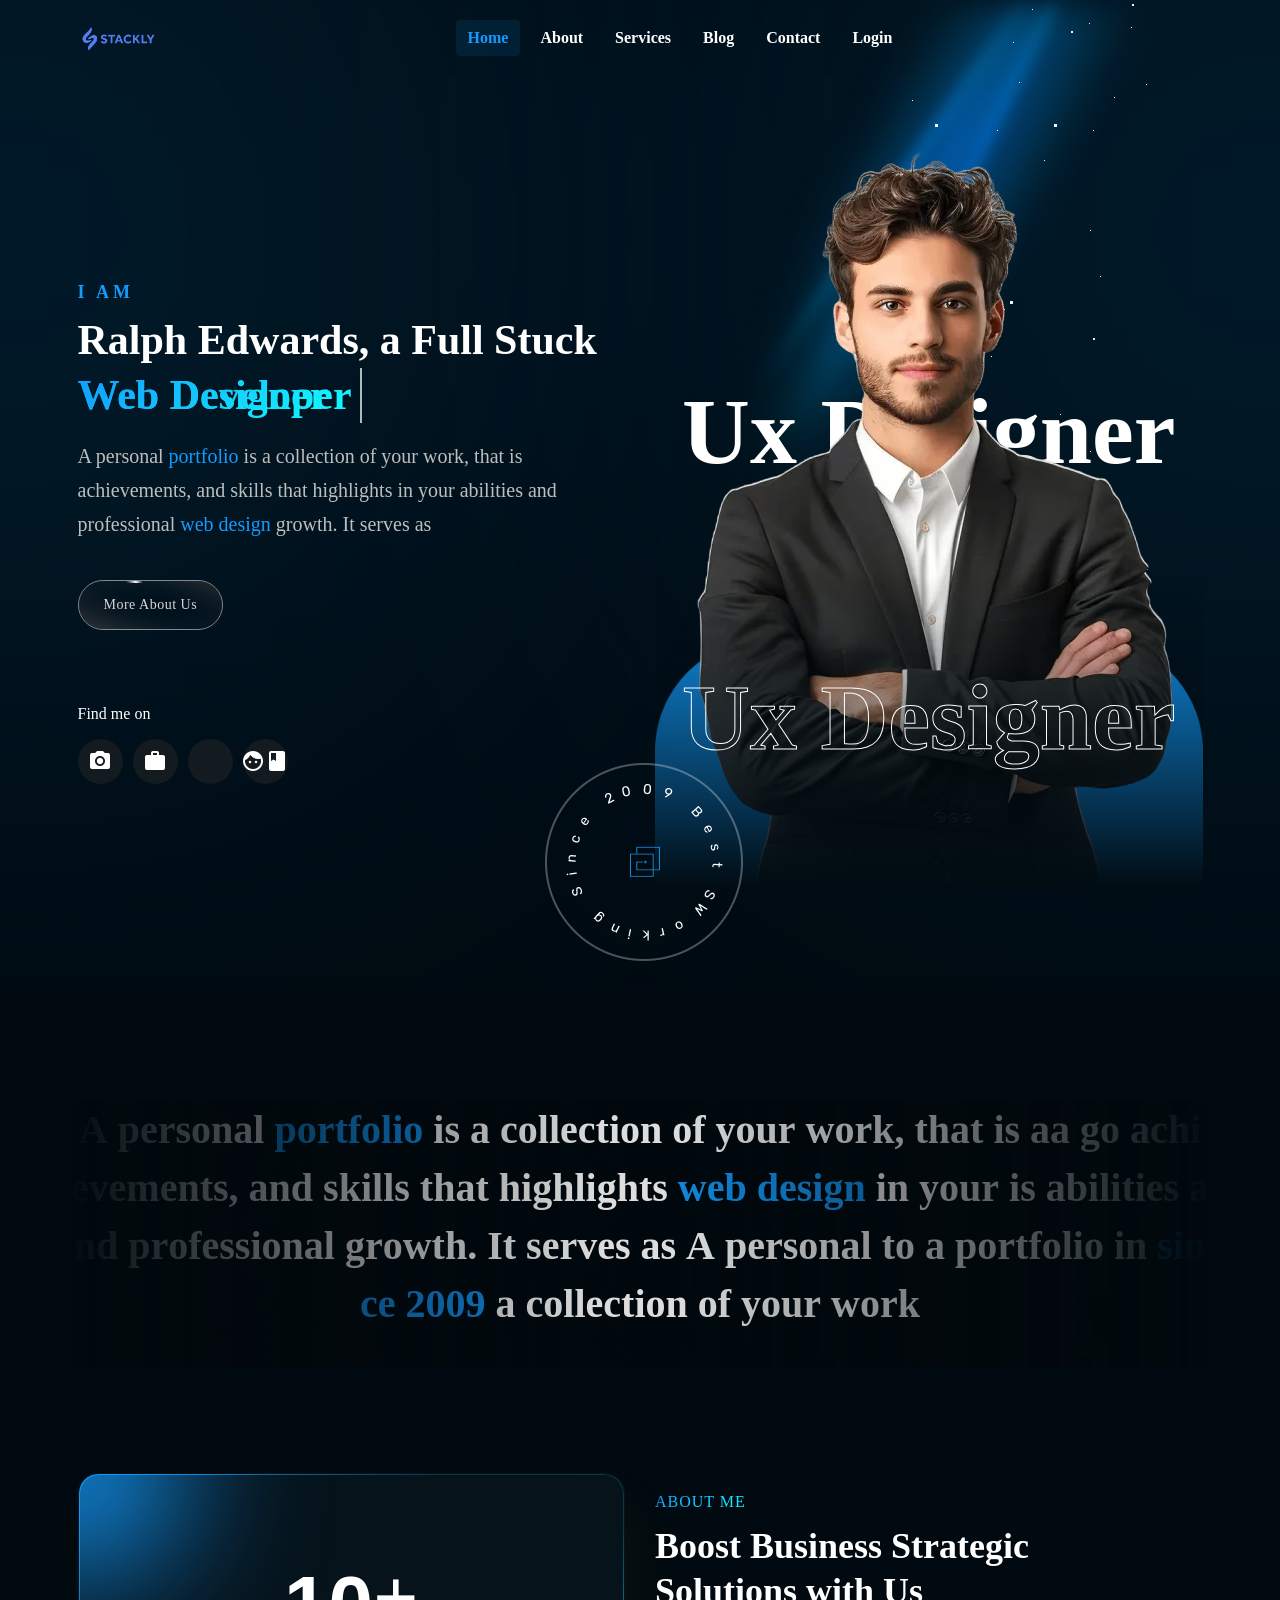
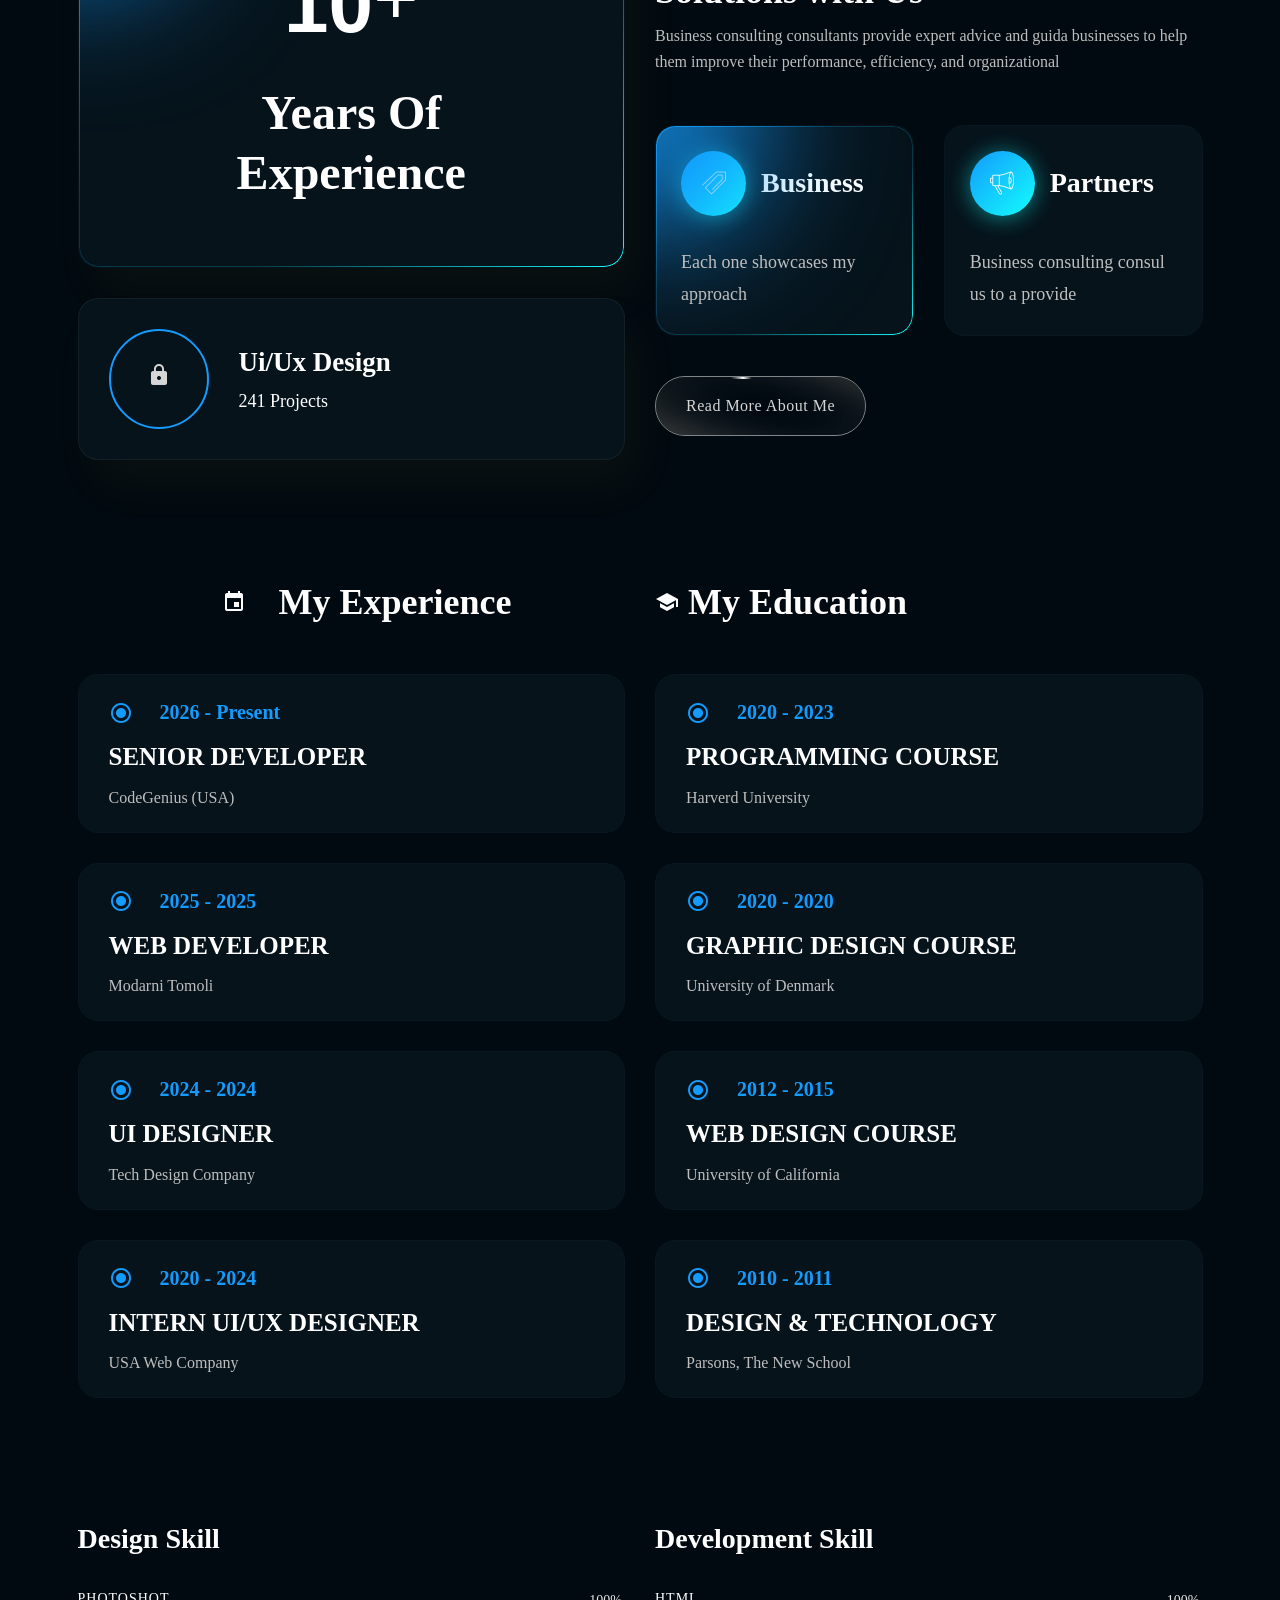
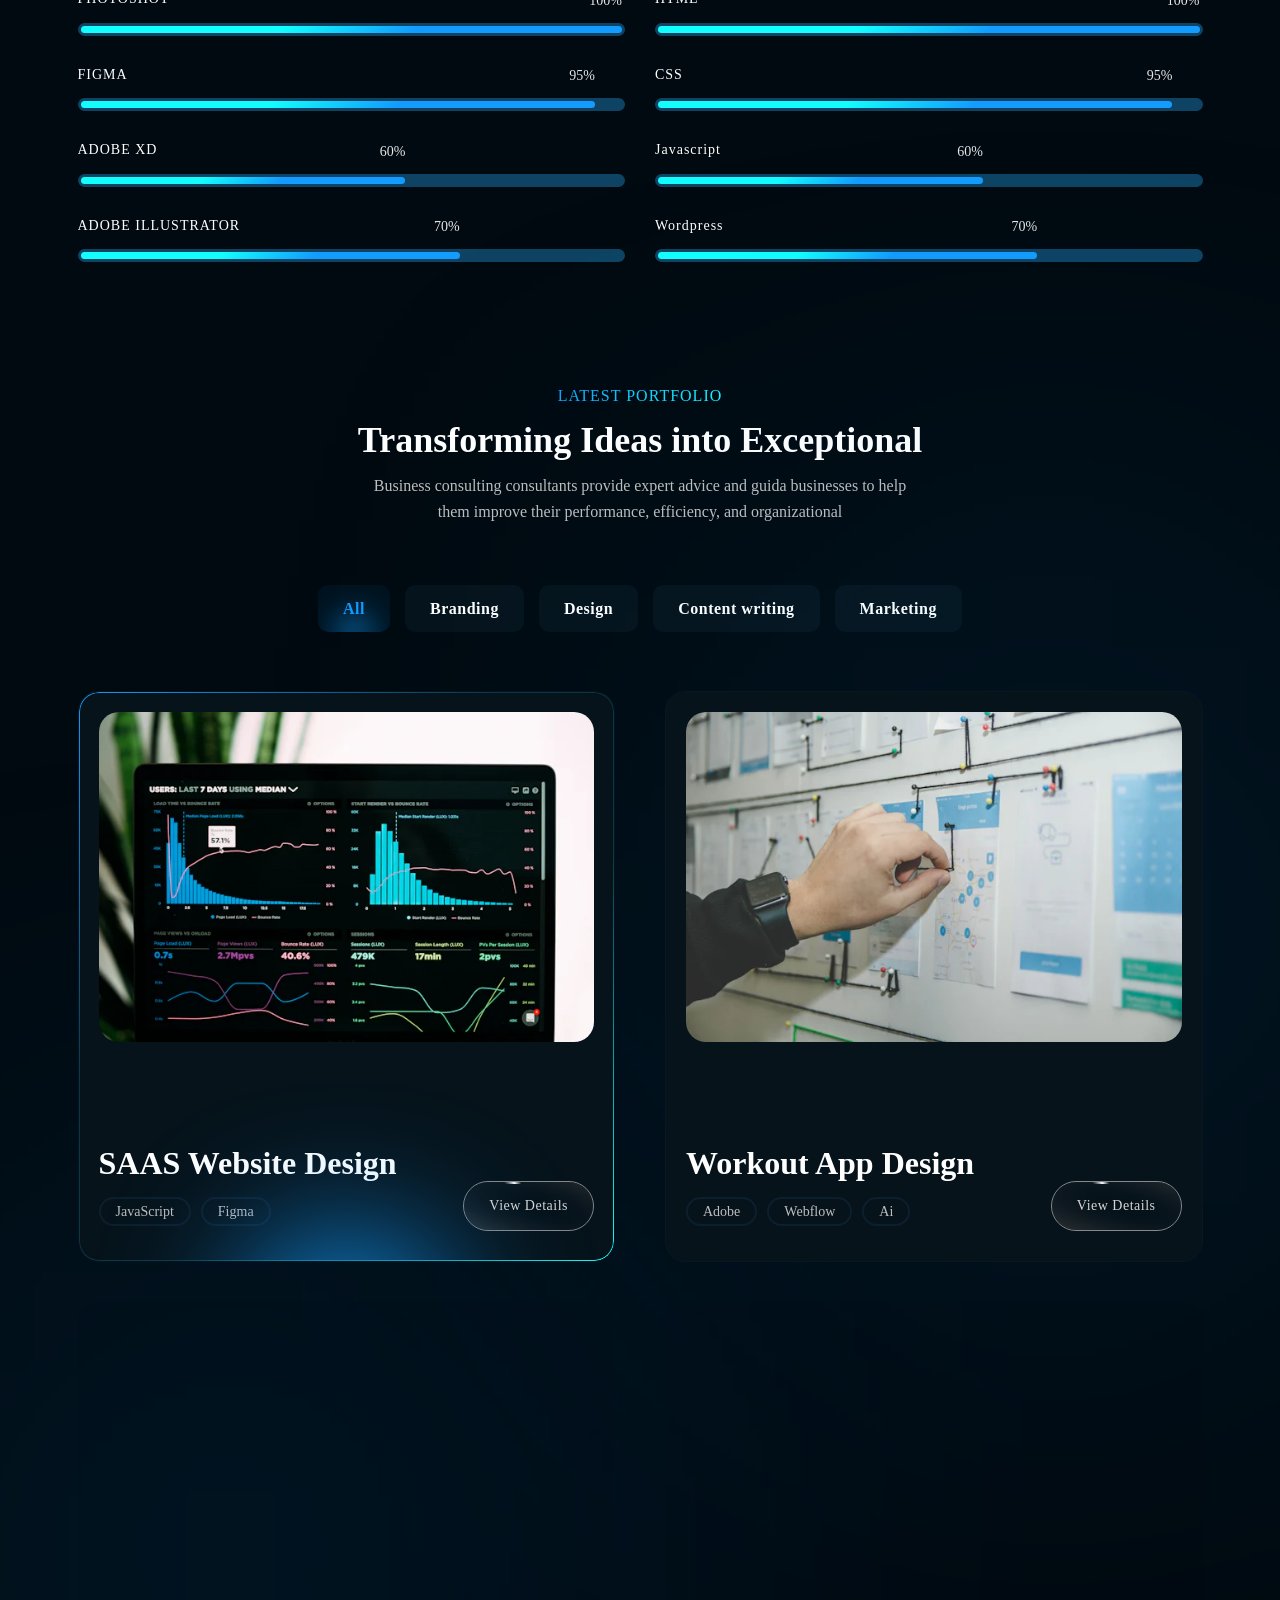
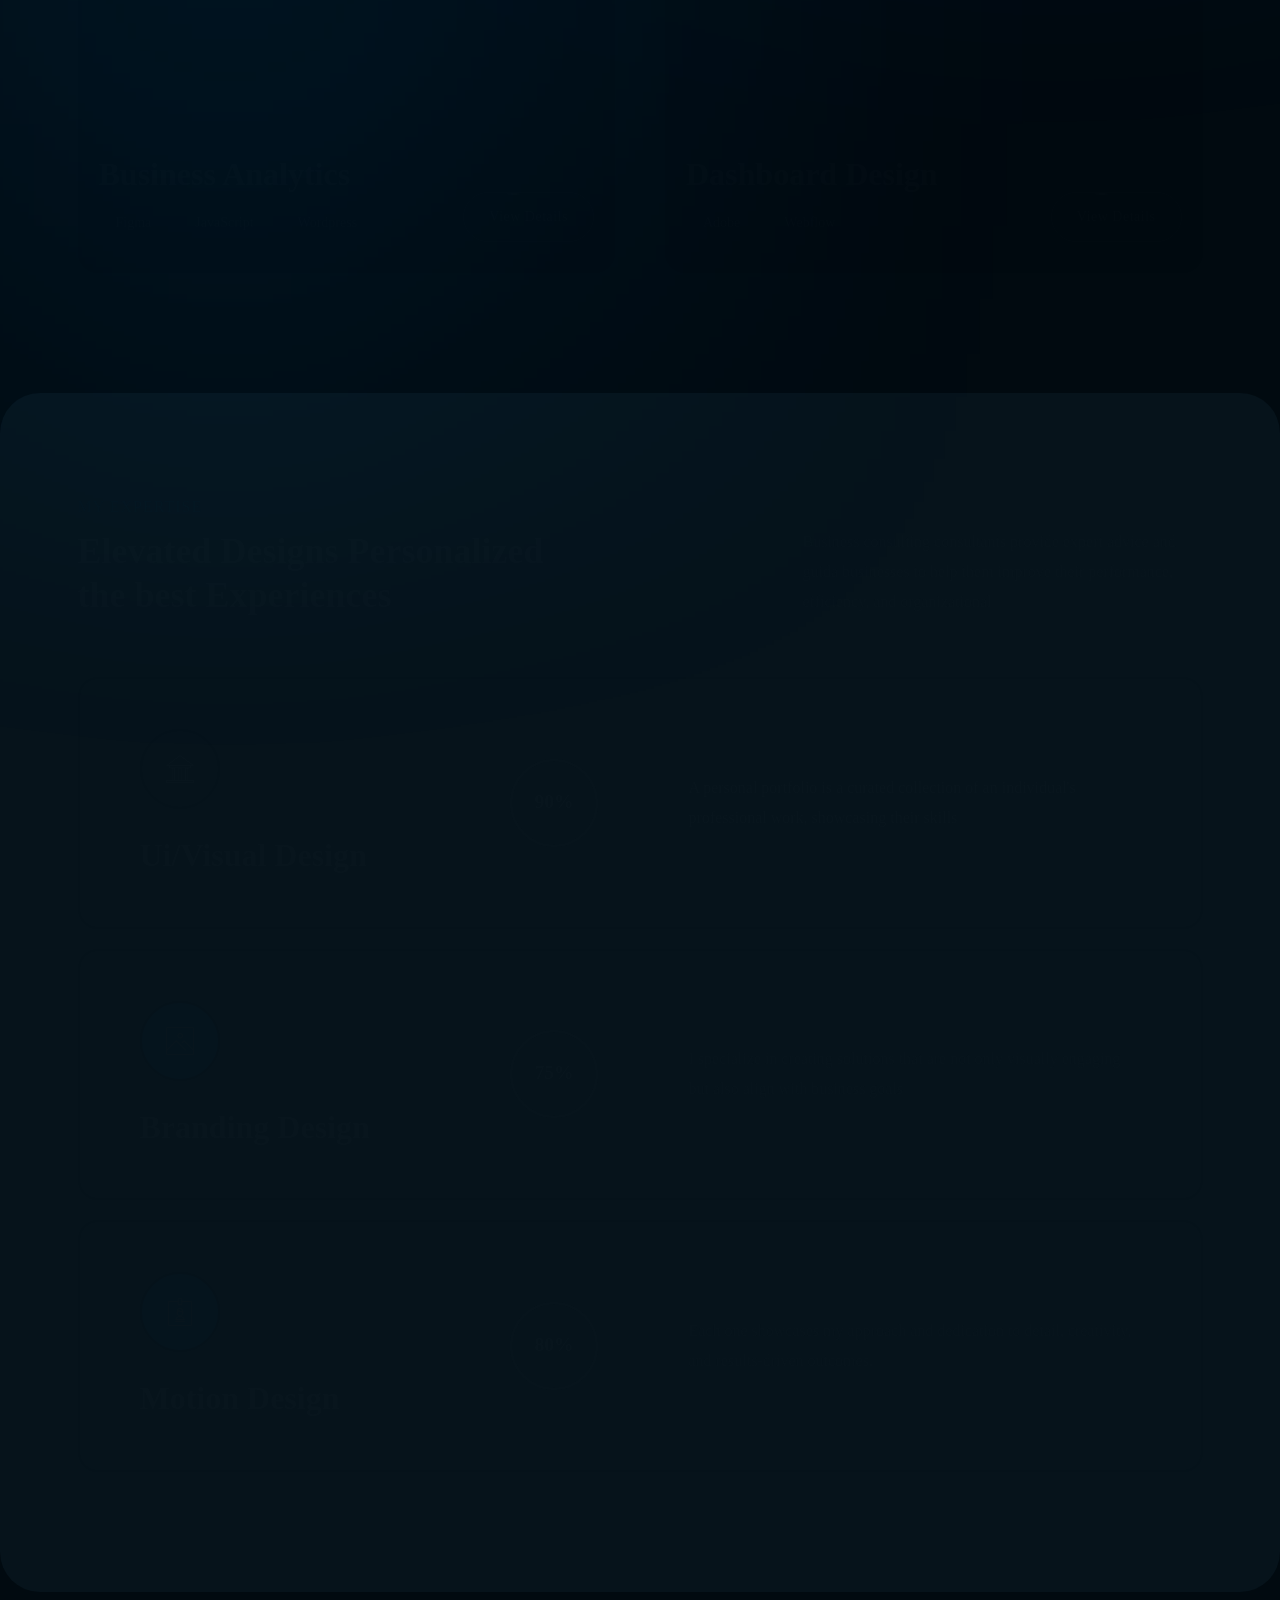
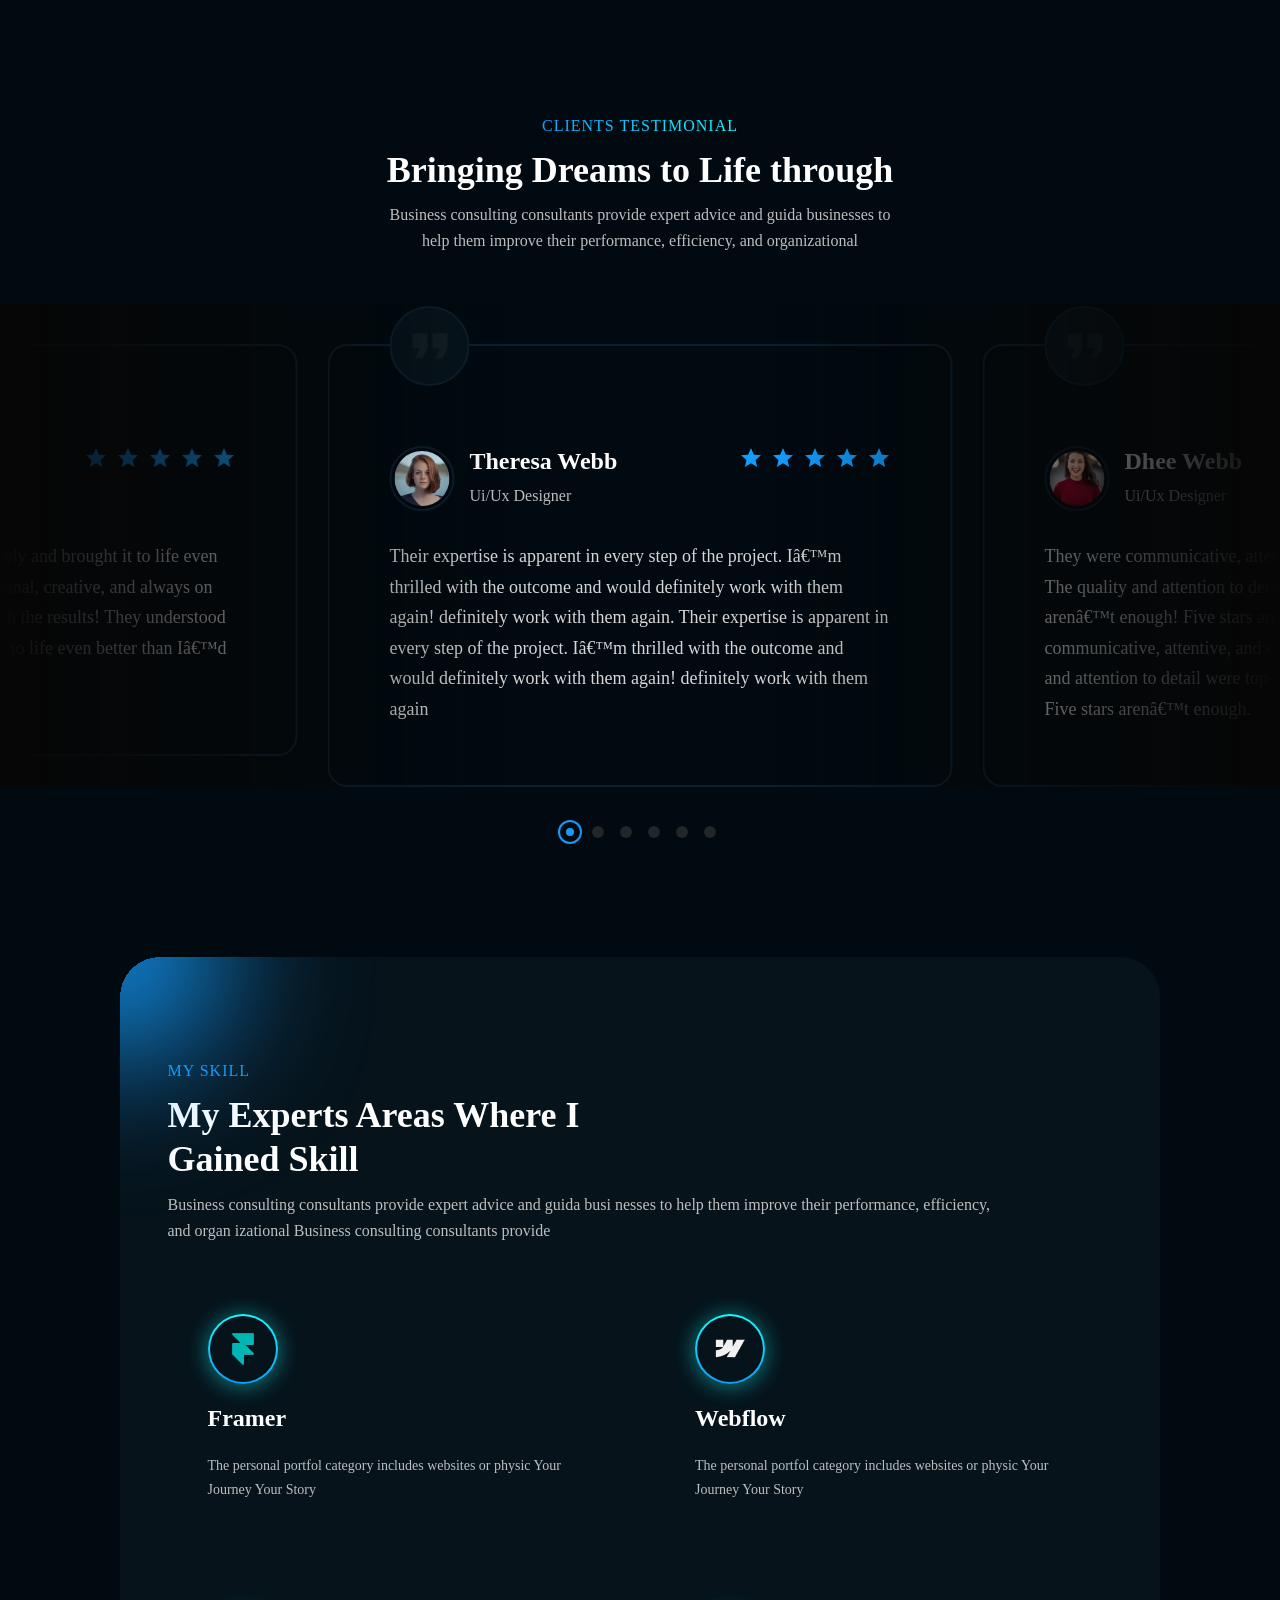
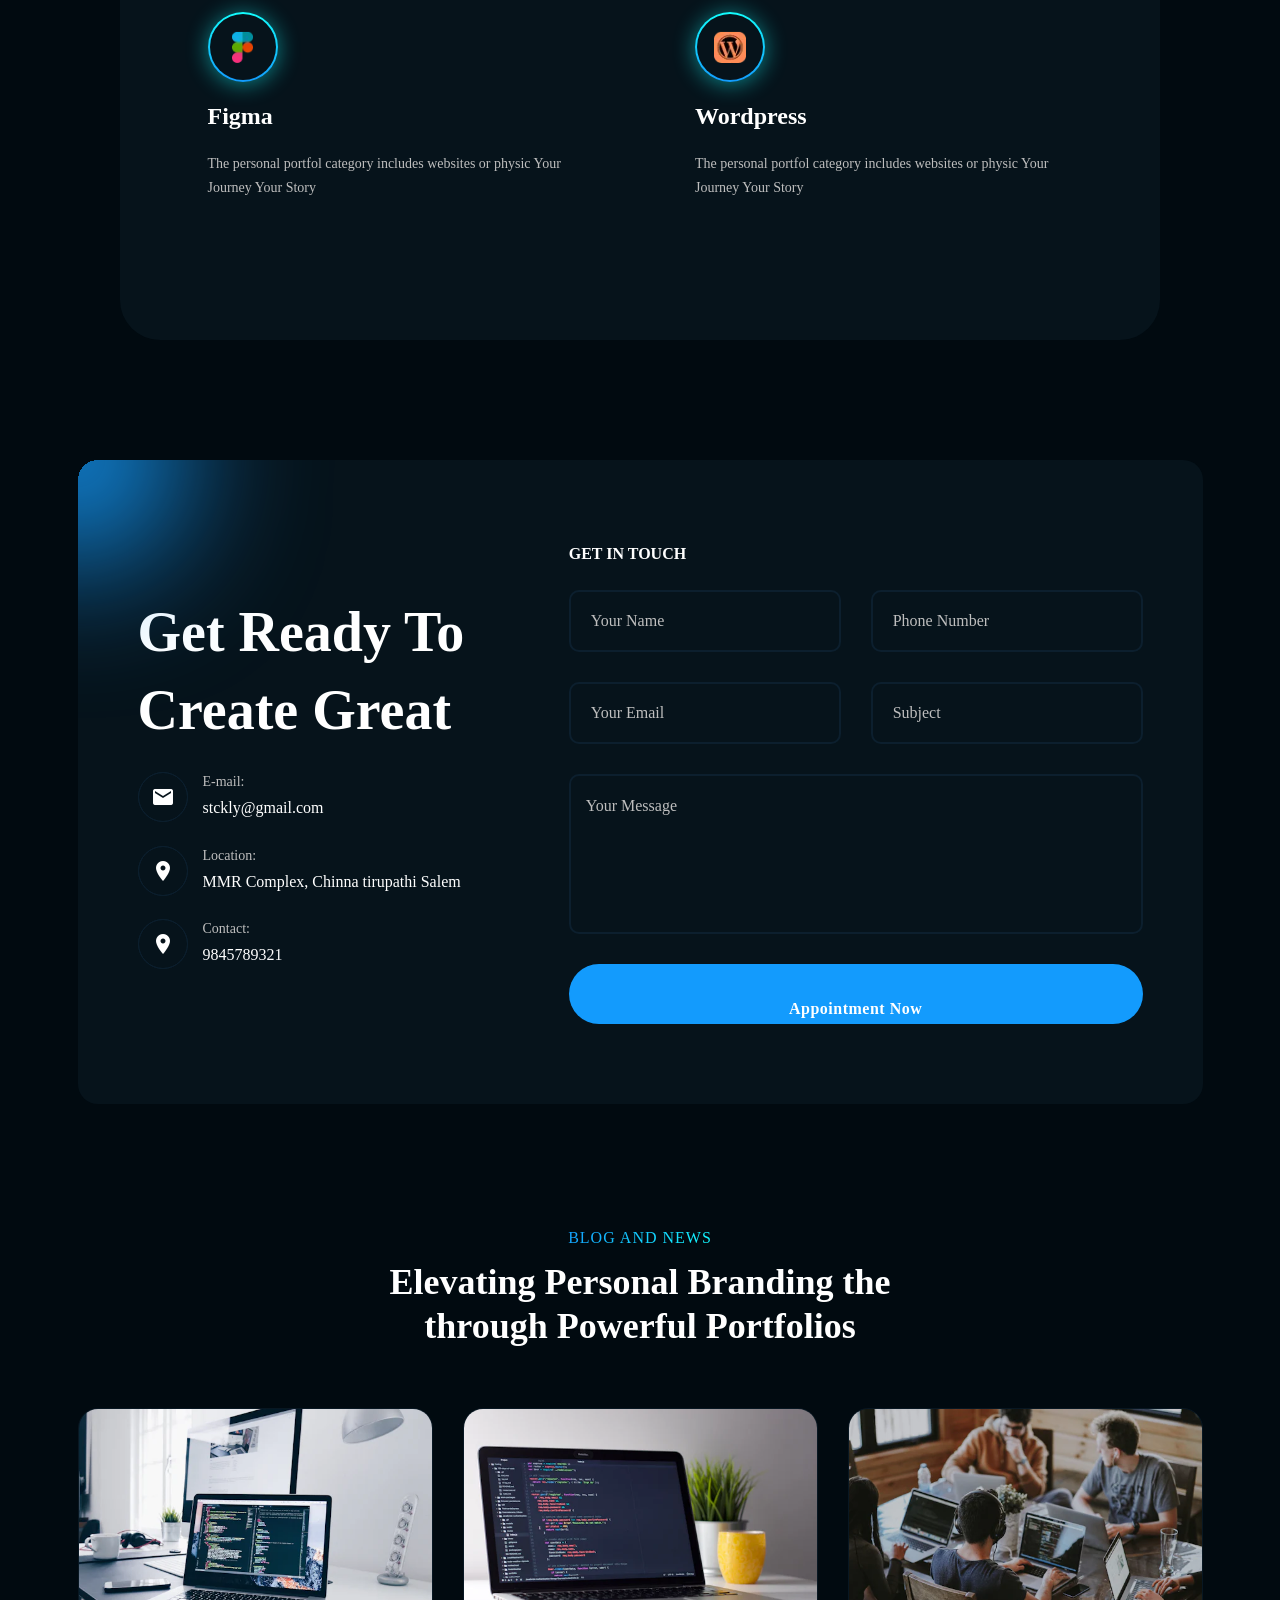
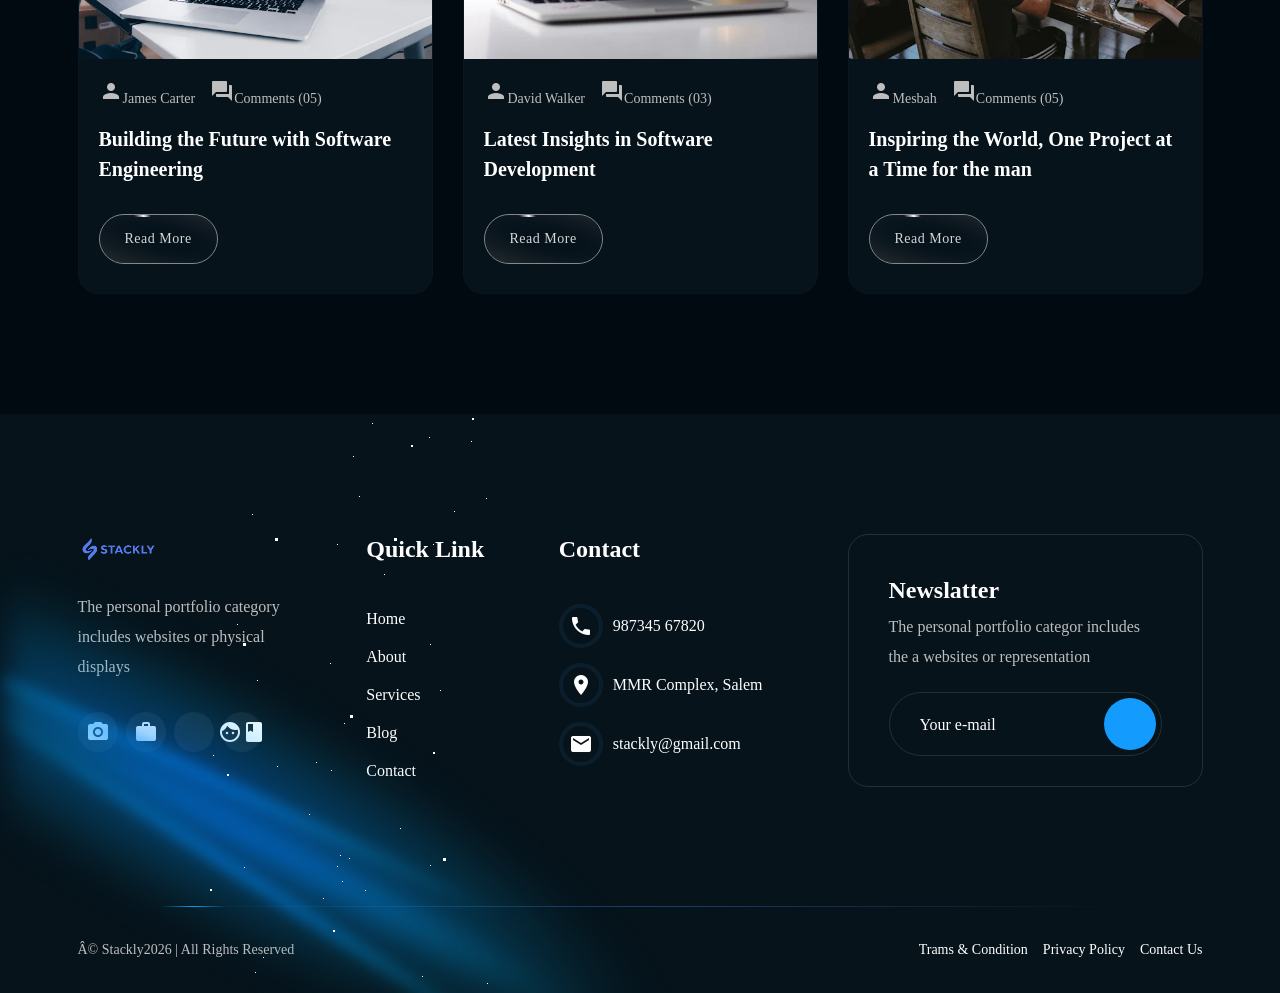
==== commit a9209ac1: "Add files via upload" ====
--- a/index.html
+++ b/index.html
@@ -247,8 +247,8 @@
                                     <div class="icon-reverse-wrapper">
                                         <span class="btn-text">More About Us</span>
                                         <div class="btn-hack"></div>
-                                        <img src="assets/images/button/btg-bg.svg" alt="" class="btn-bg">
-                                        <img src="assets/images/button/btg-bg-2.svg" alt="" class="btn-bg-hover">
+                                        <img src="assets/images/button/btg-bg.webp" alt="" class="btn-bg">
+                                        <img src="assets/images/button/btg-bg-2.webp" alt="" class="btn-bg-hover">
                                         
                                         
                                     </div>
@@ -269,7 +269,7 @@
             </div>
         </div>
         <div class="slider-bg-light">
-            <img class="blocksync-scroll-trigger fade_in animation-order-8" src="assets/images/banner/shape/light.svg" alt="Top Light Shape">
+            <img class="blocksync-scroll-trigger fade_in animation-order-8" src="assets/images/banner/shape/light.webp" alt="Top Light Shape">
         </div>
         <div class="slider-bg-dot-shape">
             <div class="wrapper blocksync-scroll-trigger blocksync-stars-area fade_in animation-order-16">
@@ -346,7 +346,7 @@
                                 <div class="about-us-card tmponhover single-animation tmp-scroll-trigger tmp-fade-in animation-order-4 active">
                                     <div class="card-head with-flex">
                                         <div class="logo-img">
-                                            <img src="assets/images/about/logo-1.svg" alt="logo">
+                                            <img src="assets/images/about/logo-1.webp" alt="logo">
                                         </div>
                                         <h3 class="card-title">Business</h3>
                                     </div>
@@ -360,7 +360,7 @@
                                 <div class="about-us-card tmponhover single-animation tmp-scroll-trigger tmp-fade-in animation-order-5">
                                     <div class="card-head with-flex">
                                         <div class="logo-img">
-                                            <img src="assets/images/about/logo-2.svg" alt="logo">
+                                            <img src="assets/images/about/logo-2.webp" alt="logo">
                                         </div>
                                         <h3 class="card-title">Partners</h3>
                                     </div>
@@ -376,8 +376,8 @@
                                 <div class="icon-reverse-wrapper">
                                     <span class="btn-text">Read More About Me</span>
                                     <div class="btn-hack"></div>
-                                    <img src="assets/images/button/btg-bg.svg" alt="" class="btn-bg">
-                                    <img src="assets/images/button/btg-bg-2.svg" alt="" class="btn-bg-hover">
+                                    <img src="assets/images/button/btg-bg.webp" alt="" class="btn-bg">
+                                    <img src="assets/images/button/btg-bg-2.webp" alt="" class="btn-bg-hover">
 
                                 </div>
                             </a>
@@ -669,8 +669,8 @@
                                             <div class="icon-reverse-wrapper">
                                                 <span class="btn-text">View Details</span>
                                                 <div class="btn-hack"></div>
-                                                <img src="assets/images/button/btg-bg.svg" alt="" class="btn-bg">
-                                                <img src="assets/images/button/btg-bg-2.svg" alt="" class="btn-bg-hover">
+                                                <img src="assets/images/button/btg-bg.webp" alt="" class="btn-bg">
+                                                <img src="assets/images/button/btg-bg-2.webp" alt="" class="btn-bg-hover">
                                                 
                                                 
                                             </div>
@@ -710,8 +710,8 @@
                                             <div class="icon-reverse-wrapper">
                                                 <span class="btn-text">View Details</span>
                                                 <div class="btn-hack"></div>
-                                                <img src="assets/images/button/btg-bg.svg" alt="" class="btn-bg">
-                                                <img src="assets/images/button/btg-bg-2.svg" alt="" class="btn-bg-hover">
+                                                <img src="assets/images/button/btg-bg.webp" alt="" class="btn-bg">
+                                                <img src="assets/images/button/btg-bg-2.webp" alt="" class="btn-bg-hover">
                                                 
                                                 
                                             </div>
@@ -750,8 +750,8 @@
                                             <div class="icon-reverse-wrapper">
                                                 <span class="btn-text">View Details</span>
                                                 <div class="btn-hack"></div>
-                                                <img src="assets/images/button/btg-bg.svg" alt="" class="btn-bg">
-                                                <img src="assets/images/button/btg-bg-2.svg" alt="" class="btn-bg-hover">
+                                                <img src="assets/images/button/btg-bg.webp" alt="" class="btn-bg">
+                                                <img src="assets/images/button/btg-bg-2.webp" alt="" class="btn-bg-hover">
                                                 
                                                 
                                             </div>
@@ -788,8 +788,8 @@
                                             <div class="icon-reverse-wrapper">
                                                 <span class="btn-text">View Details</span>
                                                 <div class="btn-hack"></div>
-                                                <img src="assets/images/button/btg-bg.svg" alt="" class="btn-bg">
-                                                <img src="assets/images/button/btg-bg-2.svg" alt="" class="btn-bg-hover">
+                                                <img src="assets/images/button/btg-bg.webp" alt="" class="btn-bg">
+                                                <img src="assets/images/button/btg-bg-2.webp" alt="" class="btn-bg-hover">
                                                 
                                                 
                                             </div>
@@ -830,8 +830,8 @@
                                             <div class="icon-reverse-wrapper">
                                                 <span class="btn-text">View Details</span>
                                                 <div class="btn-hack"></div>
-                                                <img src="assets/images/button/btg-bg.svg" alt="" class="btn-bg">
-                                                <img src="assets/images/button/btg-bg-2.svg" alt="" class="btn-bg-hover">
+                                                <img src="assets/images/button/btg-bg.webp" alt="" class="btn-bg">
+                                                <img src="assets/images/button/btg-bg-2.webp" alt="" class="btn-bg-hover">
                                                 
                                                 
                                             </div>
@@ -870,8 +870,8 @@
                                             <div class="icon-reverse-wrapper">
                                                 <span class="btn-text">View Details</span>
                                                 <div class="btn-hack"></div>
-                                                <img src="assets/images/button/btg-bg.svg" alt="" class="btn-bg">
-                                                <img src="assets/images/button/btg-bg-2.svg" alt="" class="btn-bg-hover">
+                                                <img src="assets/images/button/btg-bg.webp" alt="" class="btn-bg">
+                                                <img src="assets/images/button/btg-bg-2.webp" alt="" class="btn-bg-hover">
                                                 
                                                 
                                             </div>
@@ -910,8 +910,8 @@
                                             <div class="icon-reverse-wrapper">
                                                 <span class="btn-text">View Details</span>
                                                 <div class="btn-hack"></div>
-                                                <img src="assets/images/button/btg-bg.svg" alt="" class="btn-bg">
-                                                <img src="assets/images/button/btg-bg-2.svg" alt="" class="btn-bg-hover">
+                                                <img src="assets/images/button/btg-bg.webp" alt="" class="btn-bg">
+                                                <img src="assets/images/button/btg-bg-2.webp" alt="" class="btn-bg-hover">
                                                 
                                                 
                                             </div>
@@ -948,8 +948,8 @@
                                             <div class="icon-reverse-wrapper">
                                                 <span class="btn-text">View Details</span>
                                                 <div class="btn-hack"></div>
-                                                <img src="assets/images/button/btg-bg.svg" alt="" class="btn-bg">
-                                                <img src="assets/images/button/btg-bg-2.svg" alt="" class="btn-bg-hover">
+                                                <img src="assets/images/button/btg-bg.webp" alt="" class="btn-bg">
+                                                <img src="assets/images/button/btg-bg-2.webp" alt="" class="btn-bg-hover">
                                                 
                                                 
                                             </div>
@@ -990,8 +990,8 @@
                                             <div class="icon-reverse-wrapper">
                                                 <span class="btn-text">View Details</span>
                                                 <div class="btn-hack"></div>
-                                                <img src="assets/images/button/btg-bg.svg" alt="" class="btn-bg">
-                                                <img src="assets/images/button/btg-bg-2.svg" alt="" class="btn-bg-hover">
+                                                <img src="assets/images/button/btg-bg.webp" alt="" class="btn-bg">
+                                                <img src="assets/images/button/btg-bg-2.webp" alt="" class="btn-bg-hover">
                                                 
                                                 
                                             </div>
@@ -1030,8 +1030,8 @@
                                             <div class="icon-reverse-wrapper">
                                                 <span class="btn-text">View Details</span>
                                                 <div class="btn-hack"></div>
-                                                <img src="assets/images/button/btg-bg.svg" alt="" class="btn-bg">
-                                                <img src="assets/images/button/btg-bg-2.svg" alt="" class="btn-bg-hover">
+                                                <img src="assets/images/button/btg-bg.webp" alt="" class="btn-bg">
+                                                <img src="assets/images/button/btg-bg-2.webp" alt="" class="btn-bg-hover">
                                                 
                                                 
                                             </div>
@@ -1070,8 +1070,8 @@
                                             <div class="icon-reverse-wrapper">
                                                 <span class="btn-text">View Details</span>
                                                 <div class="btn-hack"></div>
-                                                <img src="assets/images/button/btg-bg.svg" alt="" class="btn-bg">
-                                                <img src="assets/images/button/btg-bg-2.svg" alt="" class="btn-bg-hover">
+                                                <img src="assets/images/button/btg-bg.webp" alt="" class="btn-bg">
+                                                <img src="assets/images/button/btg-bg-2.webp" alt="" class="btn-bg-hover">
                                                 
                                                 
                                             </div>
@@ -1108,8 +1108,8 @@
                                             <div class="icon-reverse-wrapper">
                                                 <span class="btn-text">View Details</span>
                                                 <div class="btn-hack"></div>
-                                                <img src="assets/images/button/btg-bg.svg" alt="" class="btn-bg">
-                                                <img src="assets/images/button/btg-bg-2.svg" alt="" class="btn-bg-hover">
+                                                <img src="assets/images/button/btg-bg.webp" alt="" class="btn-bg">
+                                                <img src="assets/images/button/btg-bg-2.webp" alt="" class="btn-bg-hover">
                                                 
                                                 
                                             </div>
@@ -1150,8 +1150,8 @@
                                             <div class="icon-reverse-wrapper">
                                                 <span class="btn-text">View Details</span>
                                                 <div class="btn-hack"></div>
-                                                <img src="assets/images/button/btg-bg.svg" alt="" class="btn-bg">
-                                                <img src="assets/images/button/btg-bg-2.svg" alt="" class="btn-bg-hover">
+                                                <img src="assets/images/button/btg-bg.webp" alt="" class="btn-bg">
+                                                <img src="assets/images/button/btg-bg-2.webp" alt="" class="btn-bg-hover">
                                                 
                                                 
                                             </div>
@@ -1190,8 +1190,8 @@
                                             <div class="icon-reverse-wrapper">
                                                 <span class="btn-text">View Details</span>
                                                 <div class="btn-hack"></div>
-                                                <img src="assets/images/button/btg-bg.svg" alt="" class="btn-bg">
-                                                <img src="assets/images/button/btg-bg-2.svg" alt="" class="btn-bg-hover">
+                                                <img src="assets/images/button/btg-bg.webp" alt="" class="btn-bg">
+                                                <img src="assets/images/button/btg-bg-2.webp" alt="" class="btn-bg-hover">
                                                 
                                                 
                                             </div>
@@ -1231,8 +1231,8 @@
                                             <div class="icon-reverse-wrapper">
                                                 <span class="btn-text">View Details</span>
                                                 <div class="btn-hack"></div>
-                                                <img src="assets/images/button/btg-bg.svg" alt="" class="btn-bg">
-                                                <img src="assets/images/button/btg-bg-2.svg" alt="" class="btn-bg-hover">
+                                                <img src="assets/images/button/btg-bg.webp" alt="" class="btn-bg">
+                                                <img src="assets/images/button/btg-bg-2.webp" alt="" class="btn-bg-hover">
                                                 
                                                 
                                             </div>
@@ -1269,8 +1269,8 @@
                                             <div class="icon-reverse-wrapper">
                                                 <span class="btn-text">View Details</span>
                                                 <div class="btn-hack"></div>
-                                                <img src="assets/images/button/btg-bg.svg" alt="" class="btn-bg">
-                                                <img src="assets/images/button/btg-bg-2.svg" alt="" class="btn-bg-hover">
+                                                <img src="assets/images/button/btg-bg.webp" alt="" class="btn-bg">
+                                                <img src="assets/images/button/btg-bg-2.webp" alt="" class="btn-bg-hover">
                                                 
                                                 
                                             </div>
@@ -1311,8 +1311,8 @@
                                             <div class="icon-reverse-wrapper">
                                                 <span class="btn-text">View Details</span>
                                                 <div class="btn-hack"></div>
-                                                <img src="assets/images/button/btg-bg.svg" alt="" class="btn-bg">
-                                                <img src="assets/images/button/btg-bg-2.svg" alt="" class="btn-bg-hover">
+                                                <img src="assets/images/button/btg-bg.webp" alt="" class="btn-bg">
+                                                <img src="assets/images/button/btg-bg-2.webp" alt="" class="btn-bg-hover">
                                                 
                                                 
                                             </div>
@@ -1351,8 +1351,8 @@
                                             <div class="icon-reverse-wrapper">
                                                 <span class="btn-text">View Details</span>
                                                 <div class="btn-hack"></div>
-                                                <img src="assets/images/button/btg-bg.svg" alt="" class="btn-bg">
-                                                <img src="assets/images/button/btg-bg-2.svg" alt="" class="btn-bg-hover">
+                                                <img src="assets/images/button/btg-bg.webp" alt="" class="btn-bg">
+                                                <img src="assets/images/button/btg-bg-2.webp" alt="" class="btn-bg-hover">
                                                 
                                                 
                                             </div>
@@ -1392,8 +1392,8 @@
                                             <div class="icon-reverse-wrapper">
                                                 <span class="btn-text">View Details</span>
                                                 <div class="btn-hack"></div>
-                                                <img src="assets/images/button/btg-bg.svg" alt="" class="btn-bg">
-                                                <img src="assets/images/button/btg-bg-2.svg" alt="" class="btn-bg-hover">
+                                                <img src="assets/images/button/btg-bg.webp" alt="" class="btn-bg">
+                                                <img src="assets/images/button/btg-bg-2.webp" alt="" class="btn-bg-hover">
                                                 
                                                 
                                             </div>
@@ -1430,8 +1430,8 @@
                                             <div class="icon-reverse-wrapper">
                                                 <span class="btn-text">View Details</span>
                                                 <div class="btn-hack"></div>
-                                                <img src="assets/images/button/btg-bg.svg" alt="" class="btn-bg">
-                                                <img src="assets/images/button/btg-bg-2.svg" alt="" class="btn-bg-hover">
+                                                <img src="assets/images/button/btg-bg.webp" alt="" class="btn-bg">
+                                                <img src="assets/images/button/btg-bg-2.webp" alt="" class="btn-bg-hover">
                                                 
                                                 
                                             </div>
@@ -1471,7 +1471,7 @@
                     <div class="my-expertise-card-wrap">
                         <div class="expertise-card-left">
                             <div class="expertise-card-logo">
-                                <img src="assets/images/my-expertise/logo-4.svg" alt="logo">
+                                <img src="assets/images/my-expertise/logo-4.webp" alt="logo">
                             </div>
                             <h3 class="title">Ui/visual Design</h3>
                         </div>
@@ -1491,7 +1491,7 @@
                     <div class="my-expertise-card-wrap">
                         <div class="expertise-card-left">
                             <div class="expertise-card-logo">
-                                <img src="assets/images/my-expertise/logo-5.svg" alt="logo">
+                                <img src="assets/images/my-expertise/logo-5.webp" alt="logo">
                             </div>
                             <h3 class="title">Branding Design</h3>
                         </div>
@@ -1510,7 +1510,7 @@
                     <div class="my-expertise-card-wrap">
                         <div class="expertise-card-left">
                             <div class="expertise-card-logo">
-                                <img src="assets/images/my-expertise/logo-6.svg" alt="logo">
+                                <img src="assets/images/my-expertise/logo-6.webp" alt="logo">
                             </div>
                             <h3 class="title">Motion Design</h3>
                         </div>
@@ -2011,8 +2011,8 @@
                                     <div class="icon-reverse-wrapper">
                                         <span class="btn-text">Read More</span>
                                         <div class="btn-hack"></div>
-                                        <img src="assets/images/button/btg-bg.svg" alt="" class="btn-bg">
-                                        <img src="assets/images/button/btg-bg-2.svg" alt="" class="btn-bg-hover">
+                                        <img src="assets/images/button/btg-bg.webp" alt="" class="btn-bg">
+                                        <img src="assets/images/button/btg-bg-2.webp" alt="" class="btn-bg-hover">
                                         
                                         
                                     </div>
@@ -2055,8 +2055,8 @@
                                     <div class="icon-reverse-wrapper">
                                         <span class="btn-text">Read More</span>
                                         <div class="btn-hack"></div>
-                                        <img src="assets/images/button/btg-bg.svg" alt="" class="btn-bg">
-                                        <img src="assets/images/button/btg-bg-2.svg" alt="" class="btn-bg-hover">
+                                        <img src="assets/images/button/btg-bg.webp" alt="" class="btn-bg">
+                                        <img src="assets/images/button/btg-bg-2.webp" alt="" class="btn-bg-hover">
                                         
                                         
                                     </div>
@@ -2098,8 +2098,8 @@
                                     <div class="icon-reverse-wrapper">
                                         <span class="btn-text">Read More</span>
                                         <div class="btn-hack"></div>
-                                        <img src="assets/images/button/btg-bg.svg" alt="" class="btn-bg">
-                                        <img src="assets/images/button/btg-bg-2.svg" alt="" class="btn-bg-hover">
+                                        <img src="assets/images/button/btg-bg.webp" alt="" class="btn-bg">
+                                        <img src="assets/images/button/btg-bg-2.webp" alt="" class="btn-bg-hover">
                                         
                                         
                                     </div>
@@ -2203,7 +2203,7 @@
             </div>
         </div>
         <div class="slider-bg-light">
-            <img class="blocksync-scroll-trigger fade_in animation-order-8" src="assets/images/banner/shape/light-left.svg" alt="Top Light Shape">
+            <img class="blocksync-scroll-trigger fade_in animation-order-8" src="assets/images/banner/shape/light-left.webp" alt="Top Light Shape">
         </div>
         <div class="slider-bg-dot-shape">
             <div class="wrapper blocksync-scroll-trigger blocksync-stars-area fade_in animation-order-16">
@@ -2278,8 +2278,8 @@
                                             <div class="icon-reverse-wrapper">
                                                 <span class="btn-text">Submit Now</span>
                                                 <div class="btn-hack"></div>
-                                                <img src="assets/images/button/btg-bg.svg" alt="" class="btn-bg">
-                                                <img src="assets/images/button/btg-bg-2.svg" alt="" class="btn-bg-hover">
+                                                <img src="assets/images/button/btg-bg.webp" alt="" class="btn-bg">
+                                                <img src="assets/images/button/btg-bg-2.webp" alt="" class="btn-bg-hover">
                                                 
                                                 
                                             </div>
@@ -2329,8 +2329,8 @@
                                         <div class="icon-reverse-wrapper">
                                             <span class="btn-text">LIKE THIS</span>
                                             <div class="btn-hack"></div>
-                                            <img src="assets/images/button/btg-bg.svg" alt="" class="btn-bg">
-                                            <img src="assets/images/button/btg-bg-2.svg" alt="" class="btn-bg-hover">
+                                            <img src="assets/images/button/btg-bg.webp" alt="" class="btn-bg">
+                                            <img src="assets/images/button/btg-bg-2.webp" alt="" class="btn-bg-hover">
                                             <span class="btn-icon"><span class="material-icons">thumb_up</span></span>
                                             <span class="btn-icon"><span class="material-icons">thumb_up</span></span>
                                         </div>
@@ -2339,8 +2339,8 @@
                                         <div class="icon-reverse-wrapper">
                                             <span class="btn-text">VIEW PROJECTS</span>
                                             <div class="btn-hack"></div>
-                                            <img src="assets/images/button/btg-bg.svg" alt="" class="btn-bg">
-                                            <img src="assets/images/button/btg-bg-2.svg" alt="" class="btn-bg-hover">
+                                            <img src="assets/images/button/btg-bg.webp" alt="" class="btn-bg">
+                                            <img src="assets/images/button/btg-bg-2.webp" alt="" class="btn-bg-hover">
                                             <span class="btn-icon"><span class="material-icons">chevron_right</span></span>
                                             <span class="btn-icon"><span class="material-icons">chevron_right</span></span>
                                         </div>
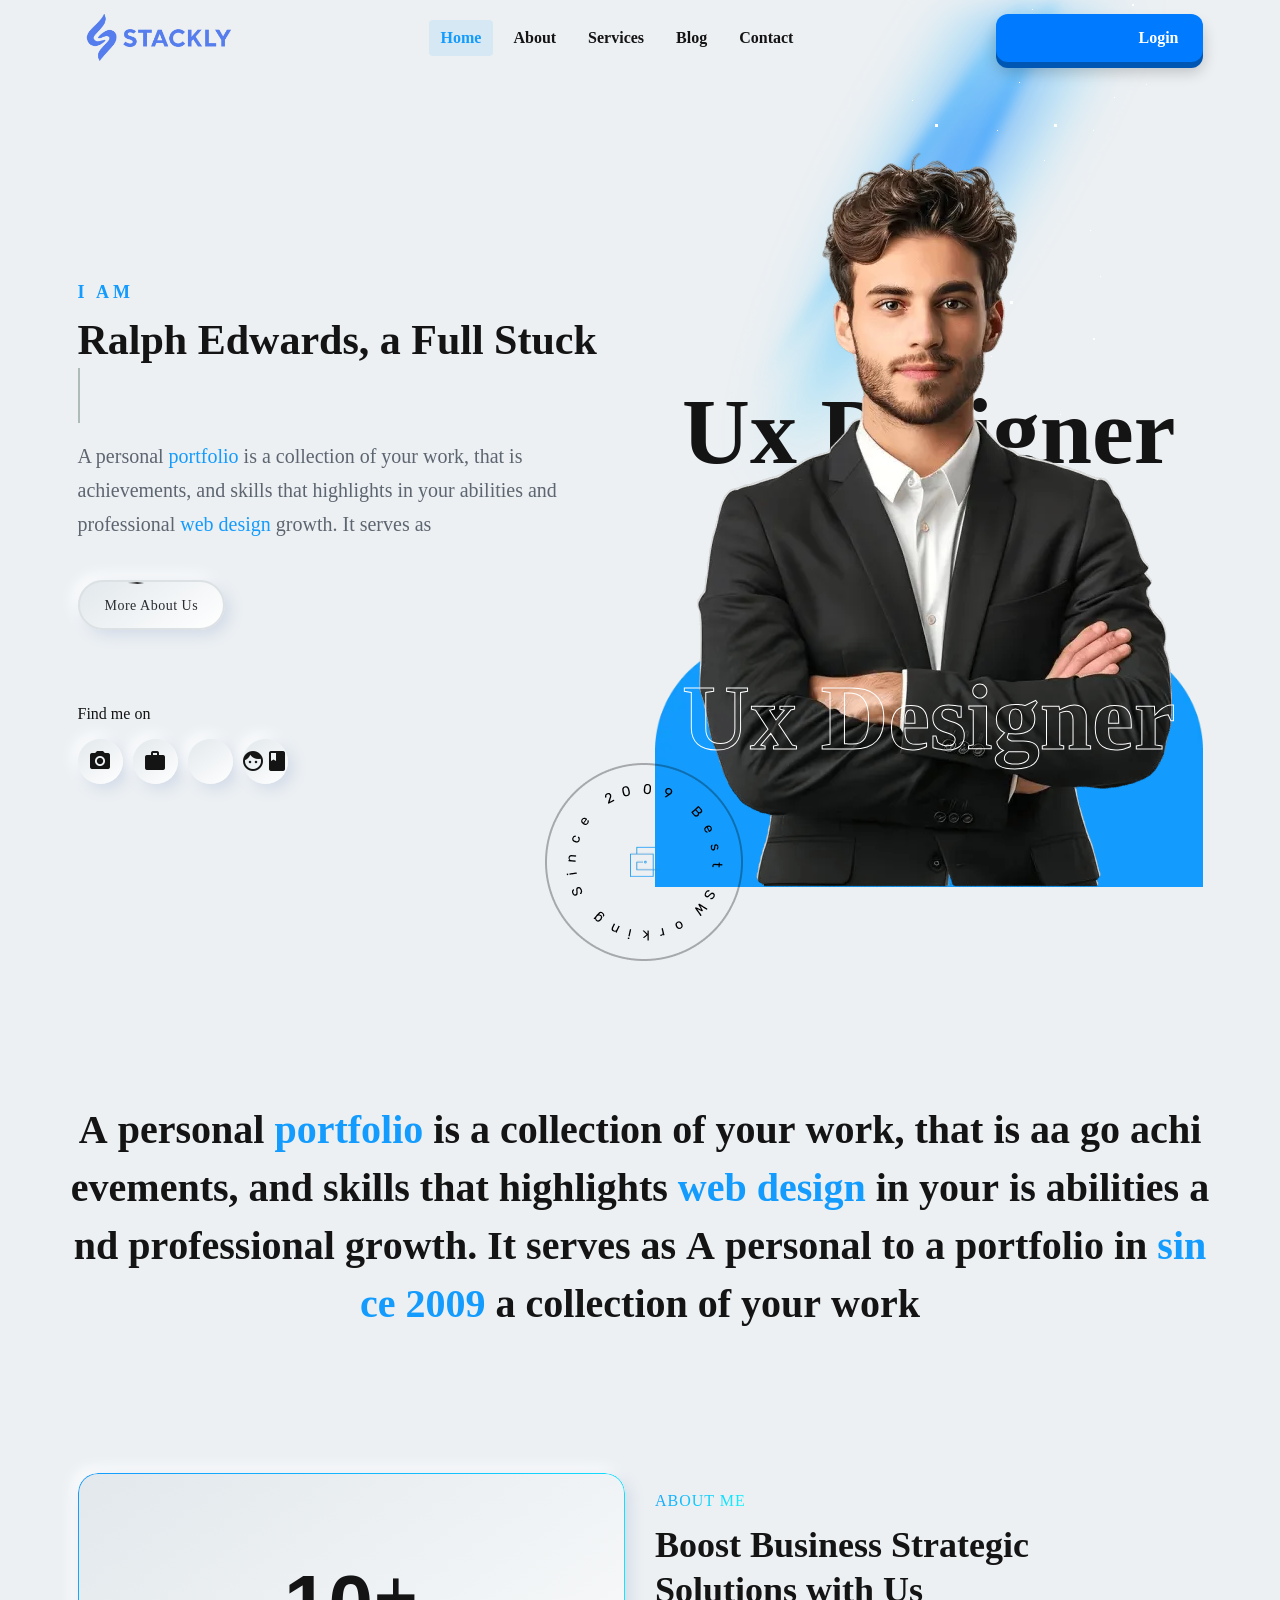
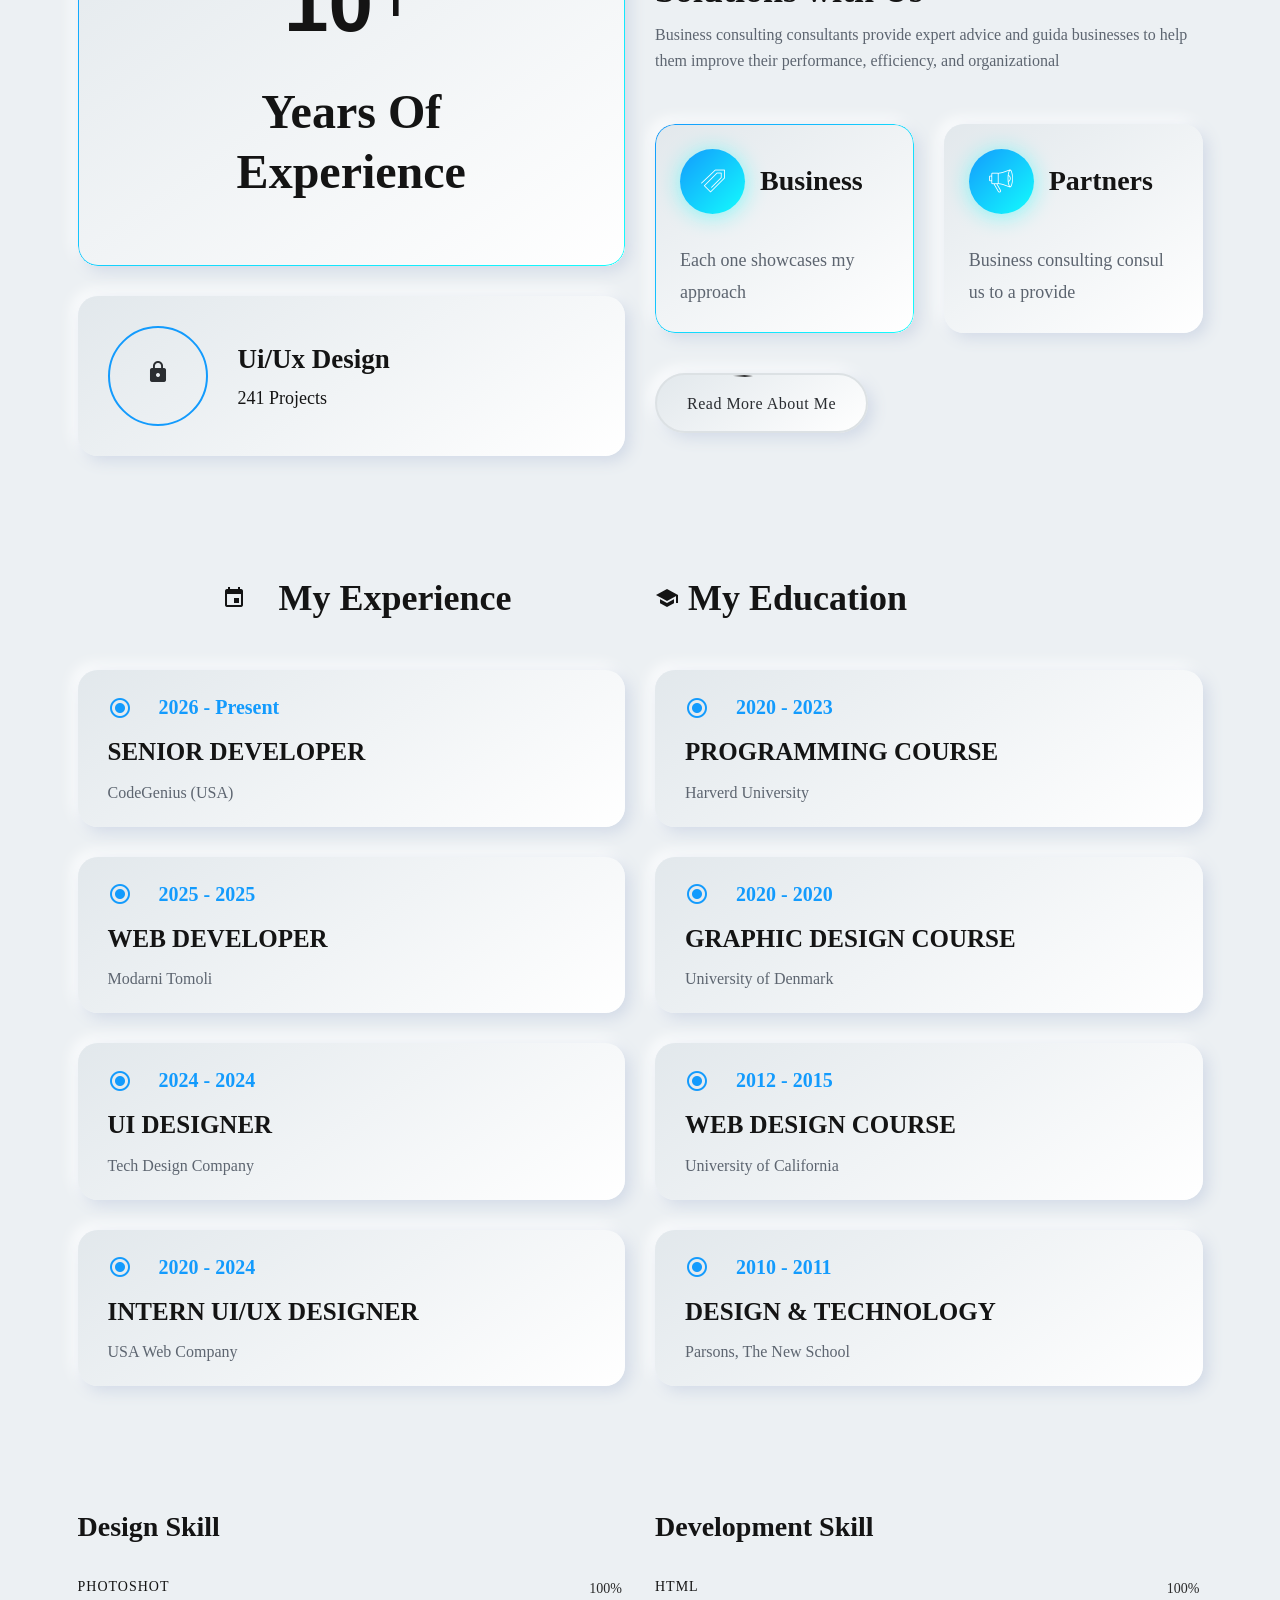
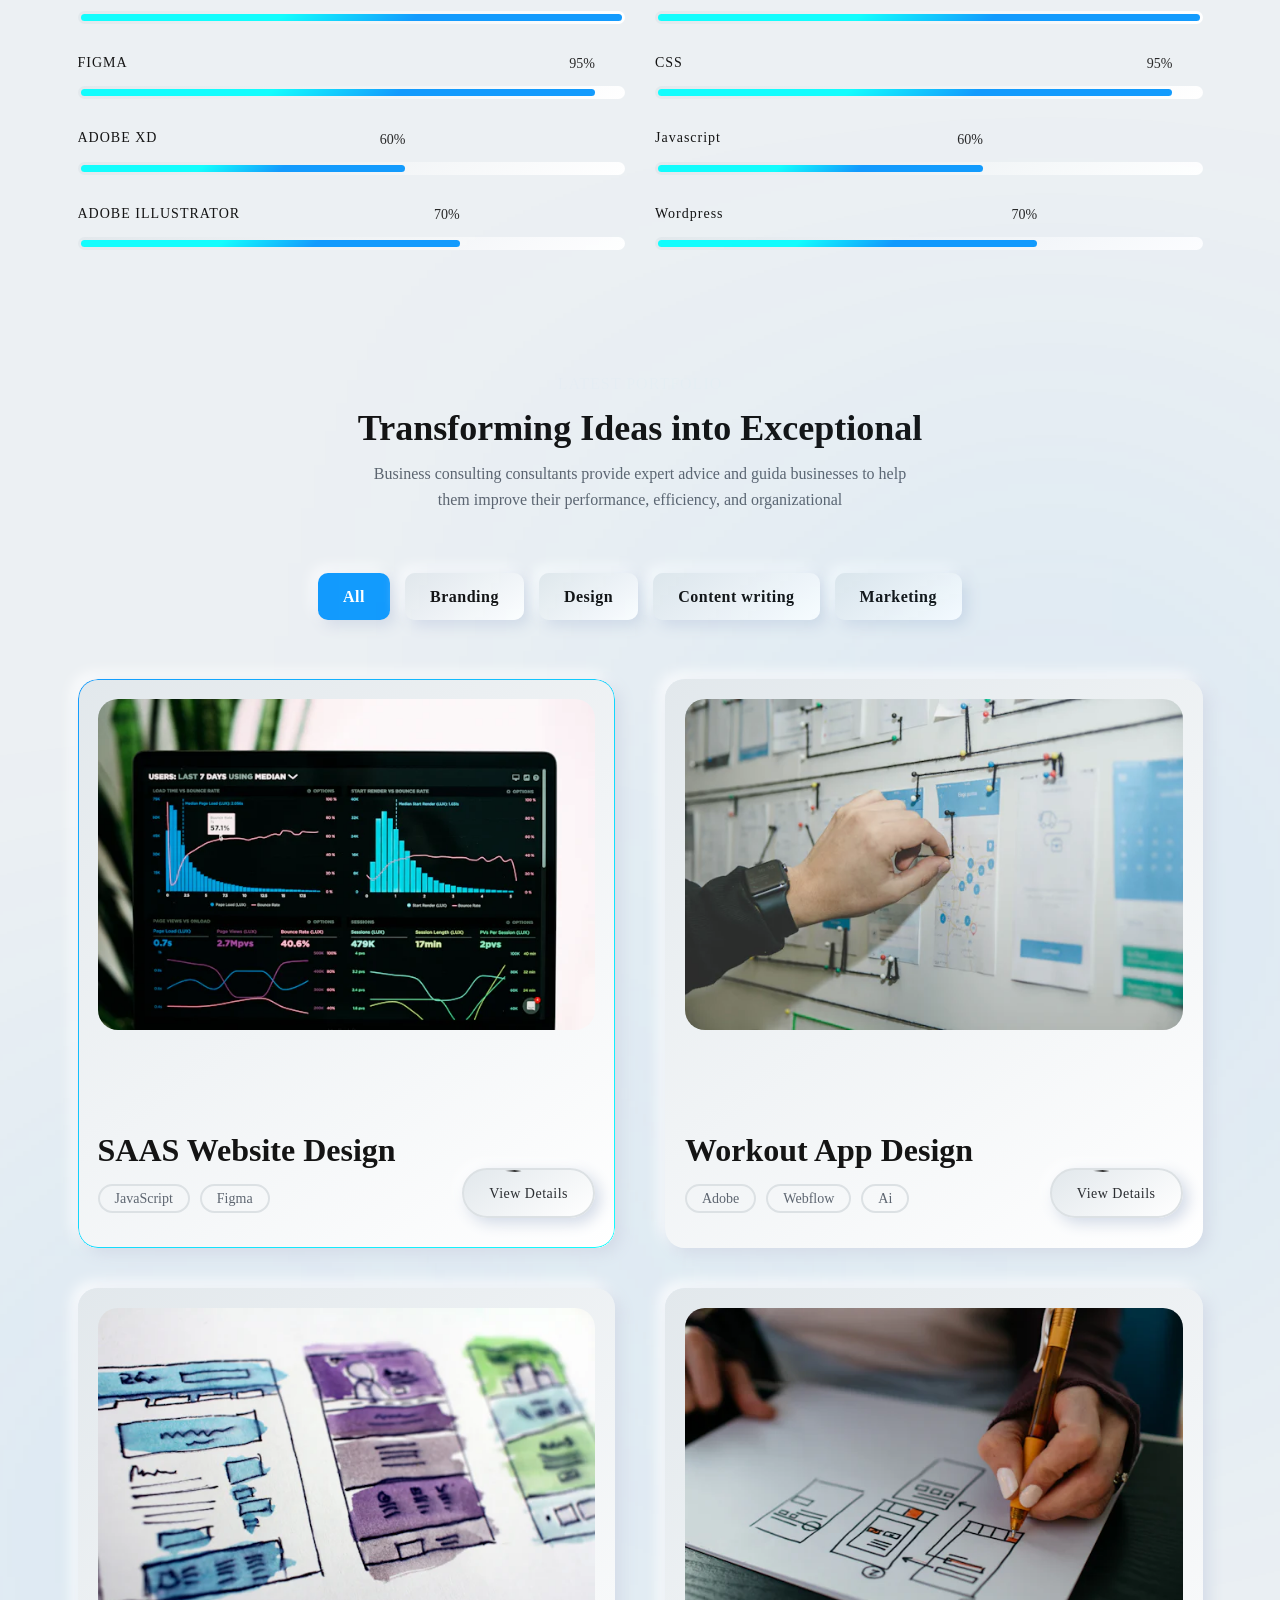
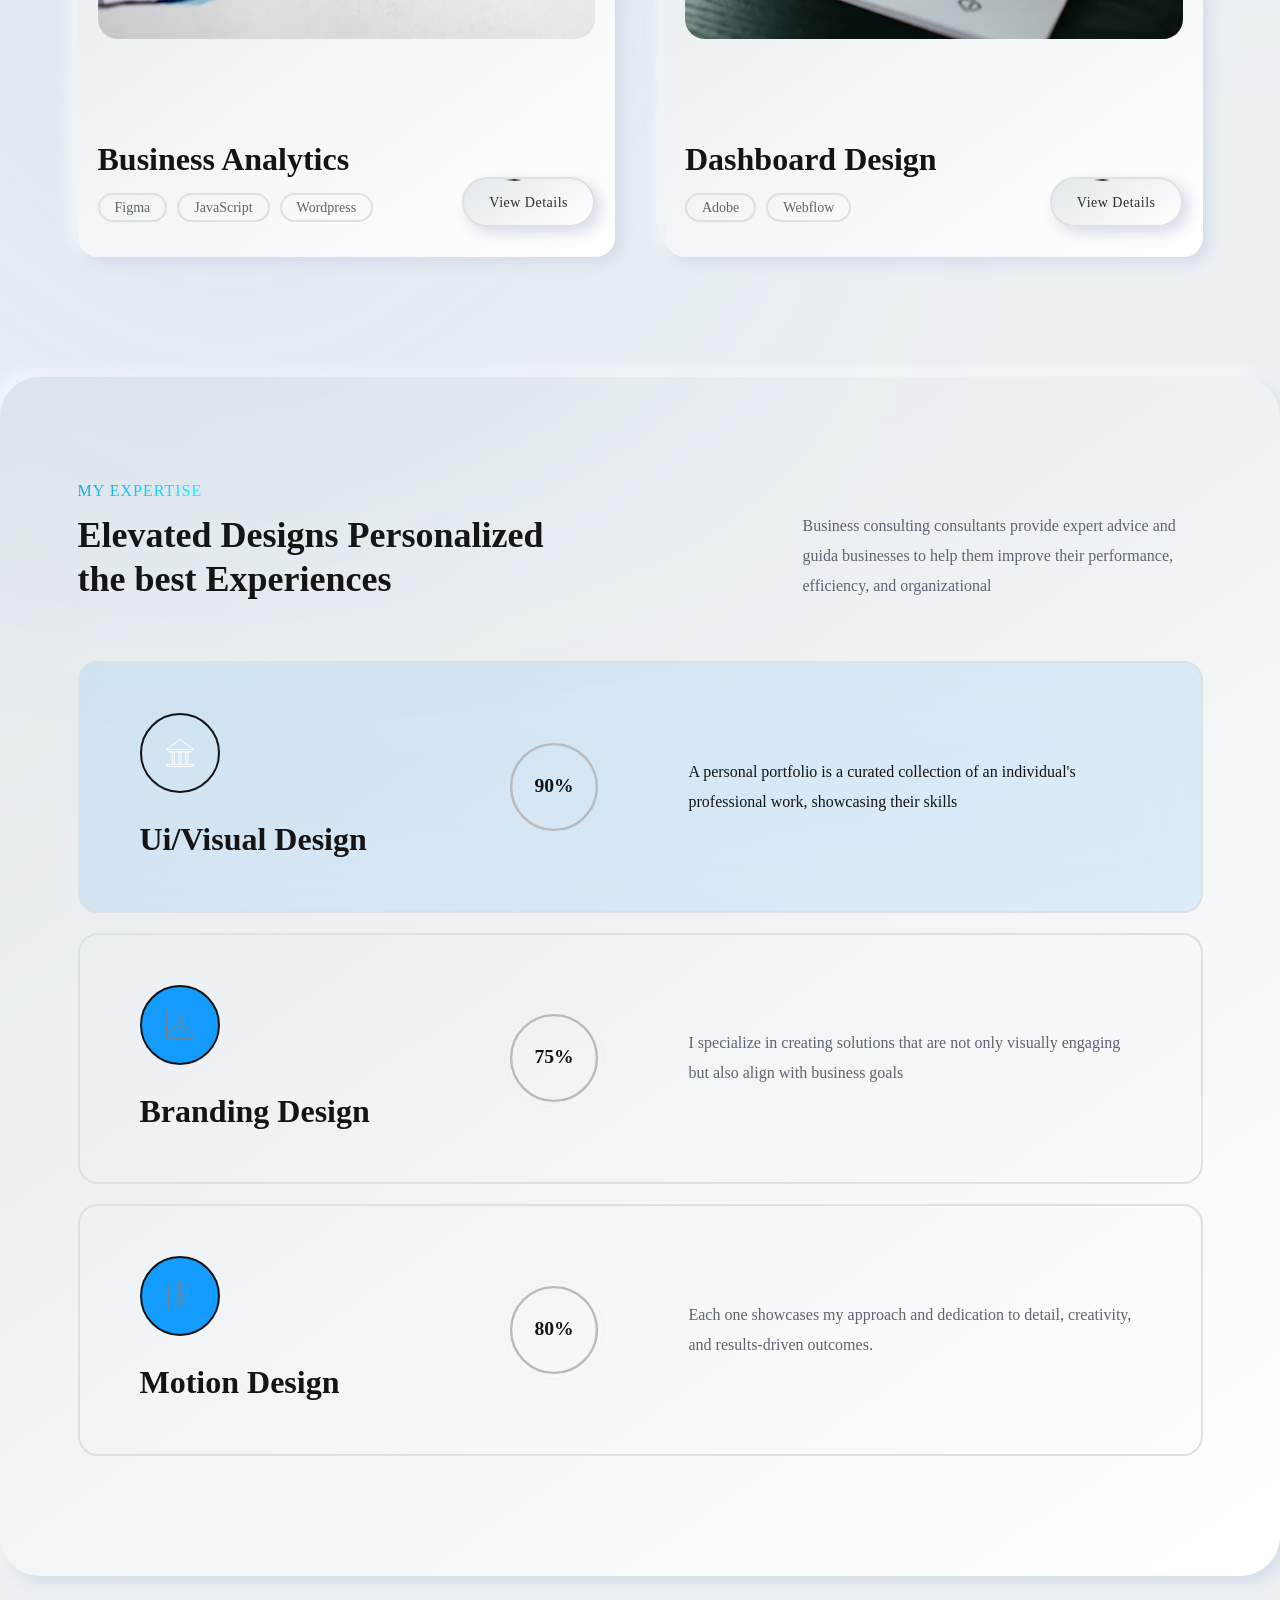
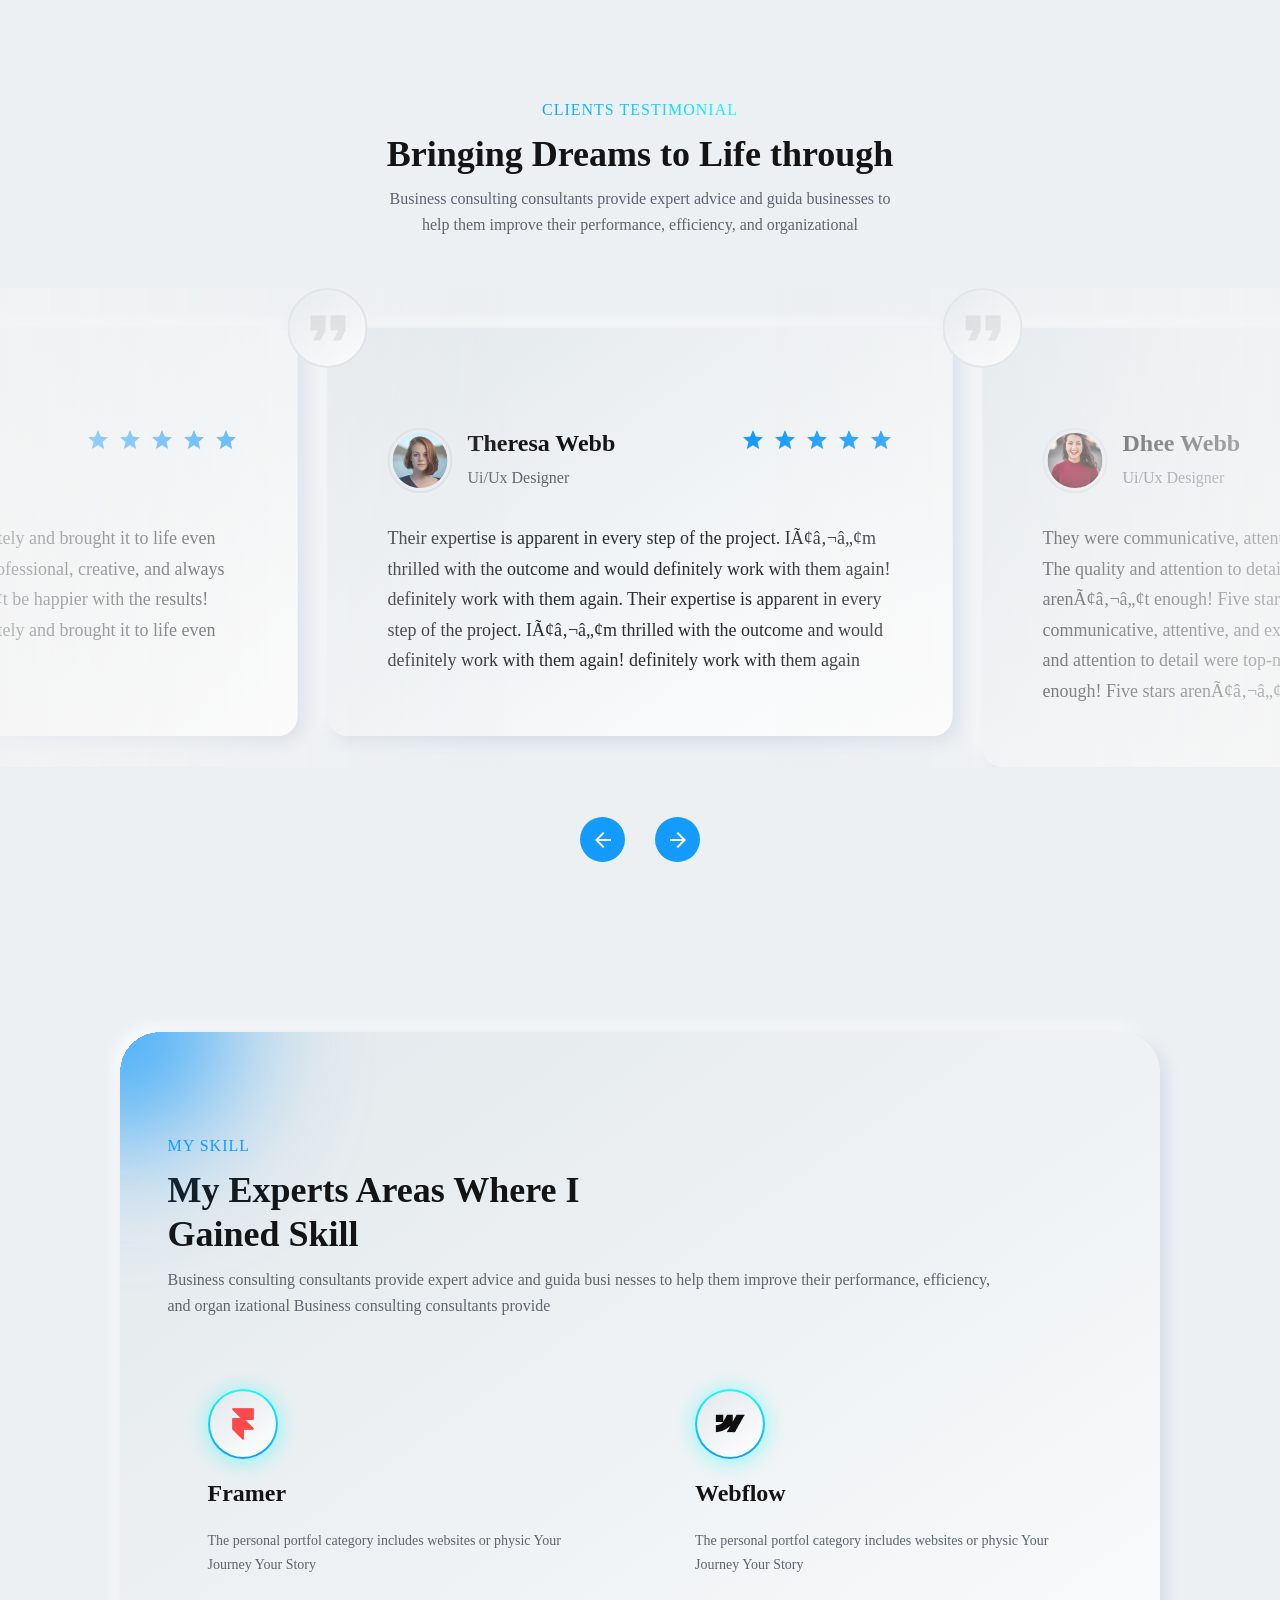
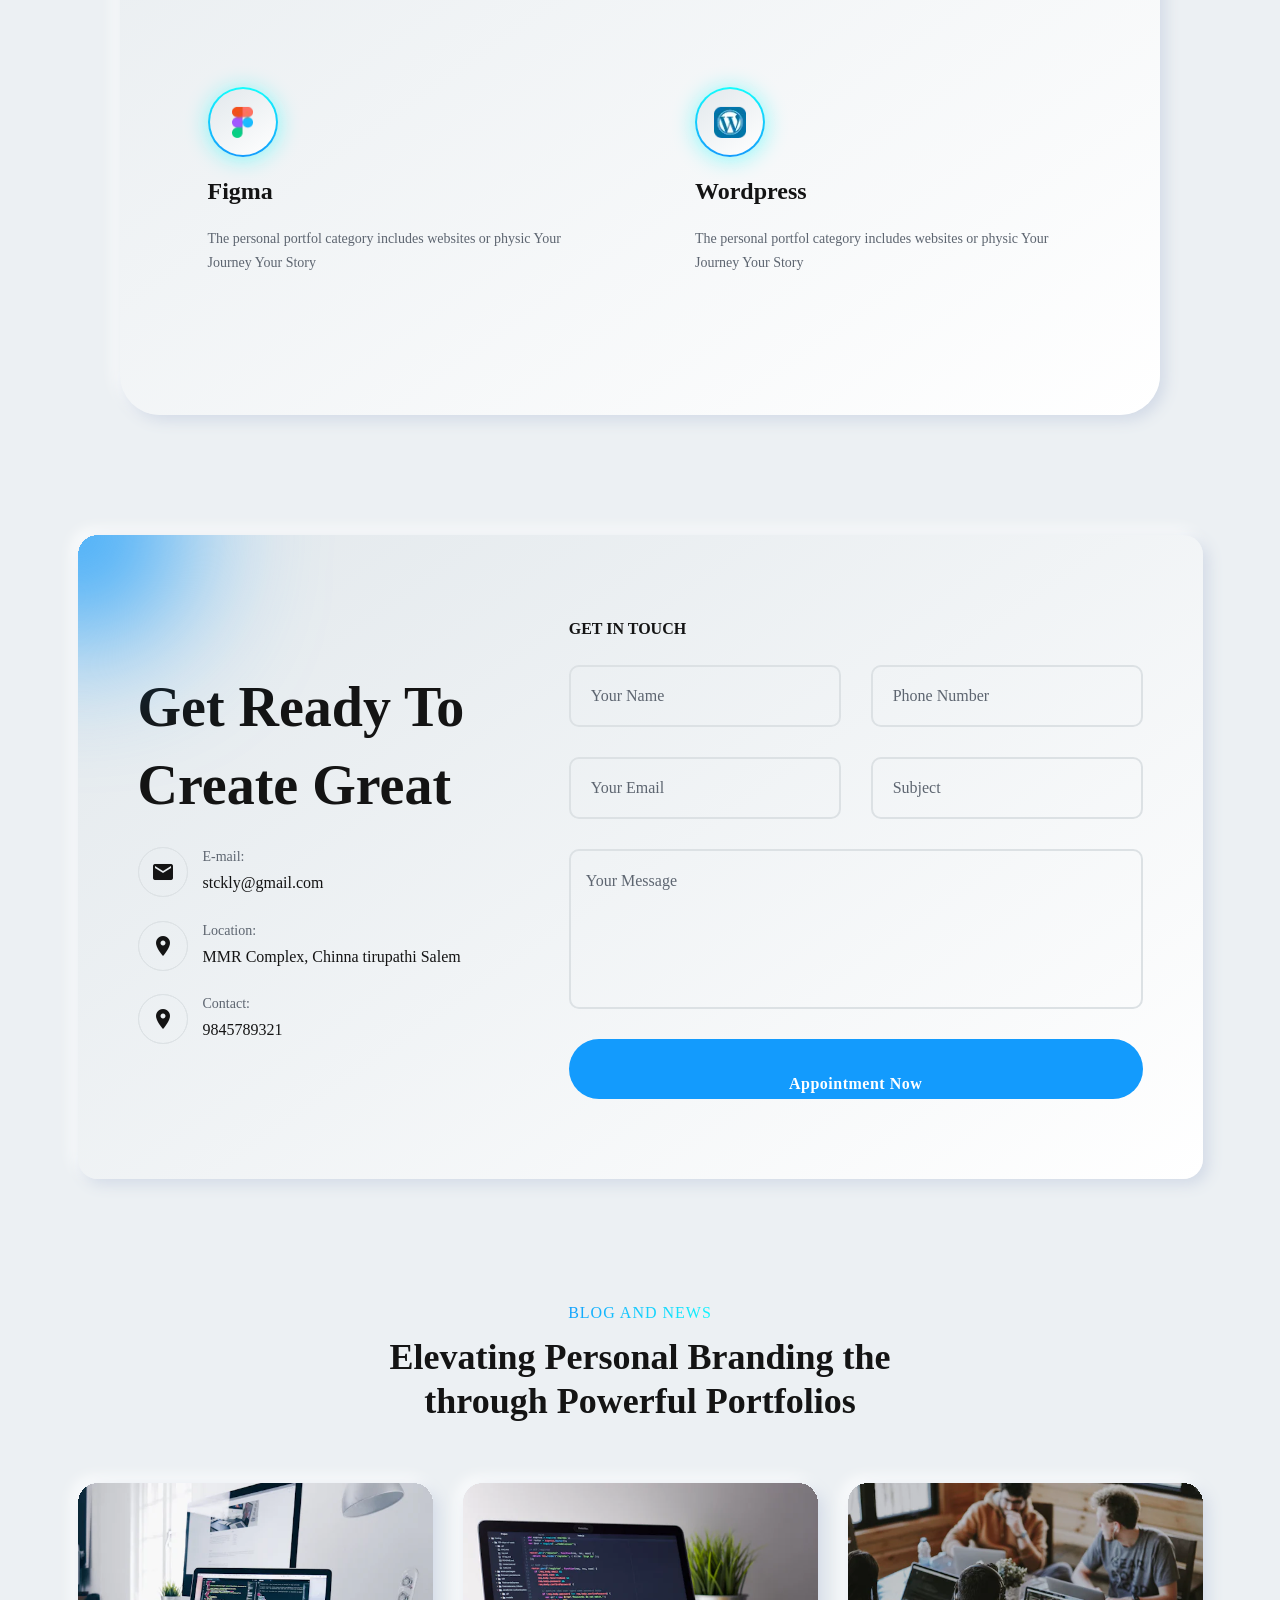
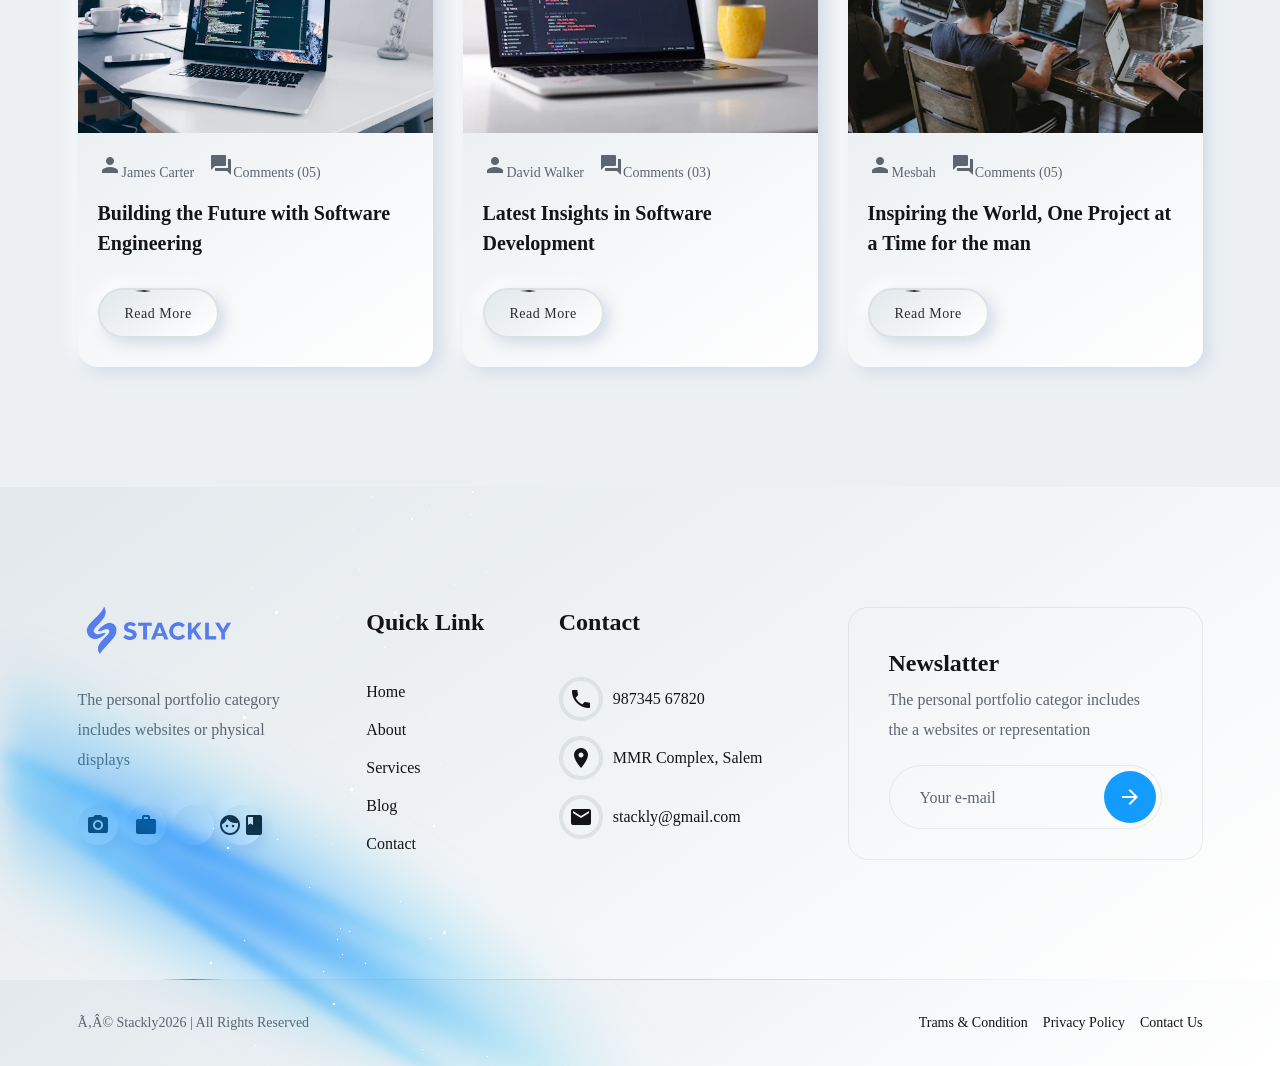
==== commit d70a2160: "Add files via upload" ====
--- a/index.html
+++ b/index.html
@@ -19,7 +19,28 @@
     <link href="https://fonts.googleapis.com/icon?family=Material+Icons" rel="stylesheet">
 </head>
 
-<body>
+<body class="tmp-white-version">
+    <!-- Stackly Preloader -->
+    <div class="loader-wrap">
+        <svg viewBox="0 0 1000 1000" preserveAspectRatio="none">
+            <path id="svg" d="M0,1005S175,995,500,995s500,5,500,5V0H0Z"></path>
+        </svg>
+        <div class="loader-wrap-heading">
+            <div class="load-text">
+                <span>S</span>
+                <span>T</span>
+                <span>A</span>
+                <span>C</span>
+                <span>K</span>
+                <span>L</span>
+                <span>Y</span>
+            </div>
+        </div>
+    </div>
+
+    
+    </div>
+
 
     <!-- tpm-header-area start -->
     <header class="tmp-header-area-start header-one header--sticky header--transparent">
@@ -50,12 +71,13 @@
                                     <a href="blog.html">Blog
                                     </a>
                                 </li>
-                                <li><a href="contact.html">Contact</a></li><li><a href="login.html">Login</a></li>
+                                <li><a href="contact.html">Contact</a></li>
                             </ul>
 
                         </nav>
                         <div class="tmp-header-right">
-                            <div class="actions">
+                            <div class="actions" style="display: flex; align-items: center; gap: 20px;">
+                                <a href="login.html" class="btn-3d-login d-flex"><span class="material-icons" style="font-size: 22px;">login</span>Login</a>
                                 <button class="tmp-round-action-btn humberger_menu_active d-xl-none d-flex">
                                     <span class="material-icons">menu</span>
                                 </button>
@@ -136,7 +158,6 @@
             </div>
         </div>
         <a class="overlay_close_side_menu close_side_menu_active" href="javascript:void(0);"></a>
-    </div>
 
     <div class="d-block d-xl-none">
         <div class="tmp-popup-mobile-menu">
@@ -171,7 +192,7 @@
                         <a href="blog.html">Blog
                         </a>
                     </li>
-                    <li><a href="contact.html">Contact</a></li><li><a href="login.html">Login</a></li>
+                    <li><a href="contact.html">Contact</a></li>
                 </ul>
 
 
@@ -1579,9 +1600,9 @@
                                     </ul>
                                 </div>
                             </div>
-                            <p class="client-para">Their expertise is apparent in every step of the project. Iâ€™m thrilled with the outcome and would definitely work with them again! definitely work with them again. Their expertise is apparent in every step of the project. Iâ€™m thrilled with the outcome and would definitely work with them again! definitely work with them again</p>
+                            <p class="client-para">Their expertise is apparent in every step of the project. IÃ¢â‚¬â„¢m thrilled with the outcome and would definitely work with them again! definitely work with them again. Their expertise is apparent in every step of the project. IÃ¢â‚¬â„¢m thrilled with the outcome and would definitely work with them again! definitely work with them again</p>
                             <div class="quat-logo">
-                                <span class="material-icons" style="font-size: 60px; color: rgba(255,255,255,0.05);">format_quote</span>
+                                <span class="material-icons" style="font-size: 60px; color: rgba(0,0,0,0.1);">format_quote</span>
                             </div>
                         </div>
                     </div>
@@ -1618,9 +1639,9 @@
                                     </ul>
                                 </div>
                             </div>
-                            <p class="client-para">They were communicative, attentive, and exceeded all project goals. The quality and attention to detail were top-notch. Five stars arenâ€™t enough! Five stars arenâ€™t enough. They were communicative, attentive, and exceeded all project goals. The quality and attention to detail were top-notch. Five stars arenâ€™t enough! Five stars arenâ€™t enough.</p>
+                            <p class="client-para">They were communicative, attentive, and exceeded all project goals. The quality and attention to detail were top-notch. Five stars arenÃ¢â‚¬â„¢t enough! Five stars arenÃ¢â‚¬â„¢t enough. They were communicative, attentive, and exceeded all project goals. The quality and attention to detail were top-notch. Five stars arenÃ¢â‚¬â„¢t enough! Five stars arenÃ¢â‚¬â„¢t enough.</p>
                             <div class="quat-logo">
-                                <span class="material-icons" style="font-size: 60px; color: rgba(255,255,255,0.05);">format_quote</span>
+                                <span class="material-icons" style="font-size: 60px; color: rgba(0,0,0,0.1);">format_quote</span>
                             </div>
                         </div>
                     </div>
@@ -1663,7 +1684,7 @@
                                 country use them help peopl and save Many people all across in the of
                                 country use them help peopl and save</p>
                             <div class="quat-logo">
-                                <span class="material-icons" style="font-size: 60px; color: rgba(255,255,255,0.05);">format_quote</span>
+                                <span class="material-icons" style="font-size: 60px; color: rgba(0,0,0,0.1);">format_quote</span>
                             </div>
                         </div>
                     </div>
@@ -1700,9 +1721,9 @@
                                     </ul>
                                 </div>
                             </div>
-                            <p class="client-para">They understood my vision immediately and brought it to life even better than Iâ€™d imagined. Professional, creative, and always on time â€“ I couldnâ€™t be happier with the results! They understood my vision immediately and brought it to life even better than Iâ€™d imagined. Professional, creative, and!</p>
+                            <p class="client-para">They understood my vision immediately and brought it to life even better than IÃ¢â‚¬â„¢d imagined. Professional, creative, and always on time Ã¢â‚¬â€œ I couldnÃ¢â‚¬â„¢t be happier with the results! They understood my vision immediately and brought it to life even better than IÃ¢â‚¬â„¢d imagined. Professional, creative, and!</p>
                             <div class="quat-logo">
-                                <span class="material-icons" style="font-size: 60px; color: rgba(255,255,255,0.05);">format_quote</span>
+                                <span class="material-icons" style="font-size: 60px; color: rgba(0,0,0,0.1);">format_quote</span>
                             </div>
                         </div>
                     </div>
@@ -1745,7 +1766,7 @@
                                 country use them help peopl and save Many people all across in the of
                                 country use them help peopl and save</p>
                             <div class="quat-logo">
-                                <span class="material-icons" style="font-size: 60px; color: rgba(255,255,255,0.05);">format_quote</span>
+                                <span class="material-icons" style="font-size: 60px; color: rgba(0,0,0,0.1);">format_quote</span>
                             </div>
                         </div>
                     </div>
@@ -1782,15 +1803,19 @@
                                     </ul>
                                 </div>
                             </div>
-                            <p class="client-para">They understood my vision immediately and brought it to life even better than Iâ€™d imagined. Professional, creative, and always on time â€“ I couldnâ€™t be happier with the results! They understood my vision immediately and brought it to life even better than Iâ€™d imagined.</p>
+                            <p class="client-para">They understood my vision immediately and brought it to life even better than IÃ¢â‚¬â„¢d imagined. Professional, creative, and always on time Ã¢â‚¬â€œ I couldnÃ¢â‚¬â„¢t be happier with the results! They understood my vision immediately and brought it to life even better than IÃ¢â‚¬â„¢d imagined.</p>
                             <div class="quat-logo">
-                                <span class="material-icons" style="font-size: 60px; color: rgba(255,255,255,0.05);">format_quote</span>
-                            </div>
-                        </div>
-                    </div>
-                </div>
-            </div>
-            <div class="tmp-swiper-pagination tmp-swiper-pagination-01"></div>
+                                <span class="material-icons" style="font-size: 60px; color: rgba(0,0,0,0.1);">format_quote</span>
+                            </div>
+                        </div>
+                    </div>
+                </div>
+            </div>
+            <div class="testimonial-navigation" style="display: flex; justify-content: center; align-items: center; gap: 30px; margin-top: 50px;">
+                <div class="swiper-button-prev" style="position: static !important; margin: 0; width: 45px; height: 45px; background: var(--color-primary); border-radius: 50%; display: flex; align-items: center; justify-content: center; cursor: pointer; opacity: 1 !important; transform: none !important;"><i class="material-icons" style="color: #fff; transform: none !important;">arrow_back</i></div>
+                <div class="tmp-swiper-pagination tmp-swiper-pagination-01" style="margin-top: 0; width: auto;"></div>
+                <div class="swiper-button-next" style="position: static !important; margin: 0; width: 45px; height: 45px; background: var(--color-primary); border-radius: 50%; display: flex; align-items: center; justify-content: center; cursor: pointer; opacity: 1 !important; transform: none !important;"><i class="material-icons" style="color: #fff; transform: none !important;">arrow_forward</i></div>
+            </div>
         </div>
     </section>
     <!-- tmp Clients Testimonial End -->
@@ -2176,7 +2201,7 @@
                             <div class="newslatter tmp-scroll-trigger animation-order-1">
                                 <h3 class="title">Newslatter</h3>
                                 <p class="para">The personal portfolio categor includes the a websites or representation</p>
-                                <form action="#" class="newsletter-form-1"><input type="email" placeholder="Your e-mail" required><span><button type="submit" class="form-icon" style="border: none; width: 52px; height: 52px; outline: none; cursor: pointer;"></button></span></form>
+                                <form action="#" class="newsletter-form-1"><input type="email" placeholder="Your e-mail" required><span><button type="submit" class="form-icon" style="border: none; width: 52px; height: 52px; outline: none; cursor: pointer; display: flex; align-items: center; justify-content: center;"><span class="material-icons" style="color: white; font-size: 24px;">arrow_forward</span></button></span></form>
                             </div>
                         </div>
                     </div>
@@ -2189,7 +2214,7 @@
                 <div class="row">
                     <div class="col-lg-12">
                         <div class="main-wrapper tmp-scroll-trigger animation-order-1">
-                            <p class="copy-right-para">Â© Stackly<script>
+                            <p class="copy-right-para">Ã‚Â© Stackly<script>
                                     document.write(new Date().getFullYear())
                                 </script> | All Rights Reserved</p>
                             <ul class="tmp-link-animation">
@@ -2401,3 +2426,5 @@
 
 
 
+
+
--- a/css/style.css
+++ b/css/style.css
@@ -43230,7 +43230,7 @@
   background: var(--color-gray-2);
   position: absolute;
   top: -40px;
-  left: 60px;
+  left: -40px;
   display: flex;
   align-items: center;
   justify-content: center;
@@ -56243,4 +56243,92 @@
 .tmp-btn.hover-icon-reverse .btn-text {
     margin-inline-start: 0 !important;
     transform: none !important;
-}+}
+/* Global Preloader */
+#global-preloader {
+    position: fixed;
+    top: 0;
+    left: 0;
+    width: 100vw;
+    height: 100vh;
+    background-color: #ffffff;
+    z-index: 999999;
+    display: flex;
+    justify-content: center;
+    align-items: center;
+    transition: opacity 0.5s ease-out, visibility 0.5s ease-out;
+}
+#global-preloader.fade-out {
+    opacity: 0;
+    visibility: hidden;
+}
+.loader-spinner {
+    width: 50px;
+    height: 50px;
+    border: 5px solid rgba(255, 255, 255, 0.1);
+    border-top-color: var(--color-primary, #ff004b);
+    border-radius: 50%;
+    animation: preloader-spin 1s linear infinite;
+}
+@keyframes preloader-spin {
+    to { transform: rotate(360deg); }
+}
+
+
+body.tmp-white-version .social-grid a {
+    color: #333333 !important;
+    background: rgba(0, 0, 0, 0.05) !important;
+    border: 1px solid rgba(0, 0, 0, 0.1) !important;
+}
+body.tmp-white-version .social-grid a:hover {
+    background: rgba(0, 0, 0, 0.1) !important;
+}
+.loader-wrap { z-index: 999999 !important; }
+
+
+body.tmp-white-version .loader-wrap svg {
+    fill: #ffffff !important;
+}
+
+/* Custom logo size override */
+.logo img, .header-one .header-content .logo img {
+  max-width: 160px !important;
+}
+
+
+/* Custom 3D Login Button */
+.btn-3d-login {
+  display: inline-flex !important;
+  align-items: center;
+  justify-content: center;
+  gap: 8px;
+  font-weight: 600 !important;
+  color: #fff !important;
+  text-decoration: none !important;
+  background-color: #007bff;
+  padding: 10px 24px;
+  border-radius: 12px;
+  box-shadow: 0 6px 0 #0056b3, 0 10px 15px rgba(0,0,0,0.2);
+  transition: all 0.1s ease-in-out;
+  border: none;
+  cursor: pointer;
+}
+.btn-3d-login:hover {
+  background-color: #0069d9;
+  color: #fff !important;
+}
+.btn-3d-login:active {
+  transform: translateY(6px);
+  box-shadow: 0 0 0 #0056b3, 0 2px 5px rgba(0,0,0,0.2);
+}
+
+
+/* Hide swiper pagination dots globally */
+.swiper-pagination, .tmp-swiper-pagination, .swiper-pagination-bullet {
+  display: none !important;
+}
+
+
+
+/* Hide default swiper arrows */
+.swiper-button-next::after, .swiper-button-prev::after { display: none !important; content: ""; }
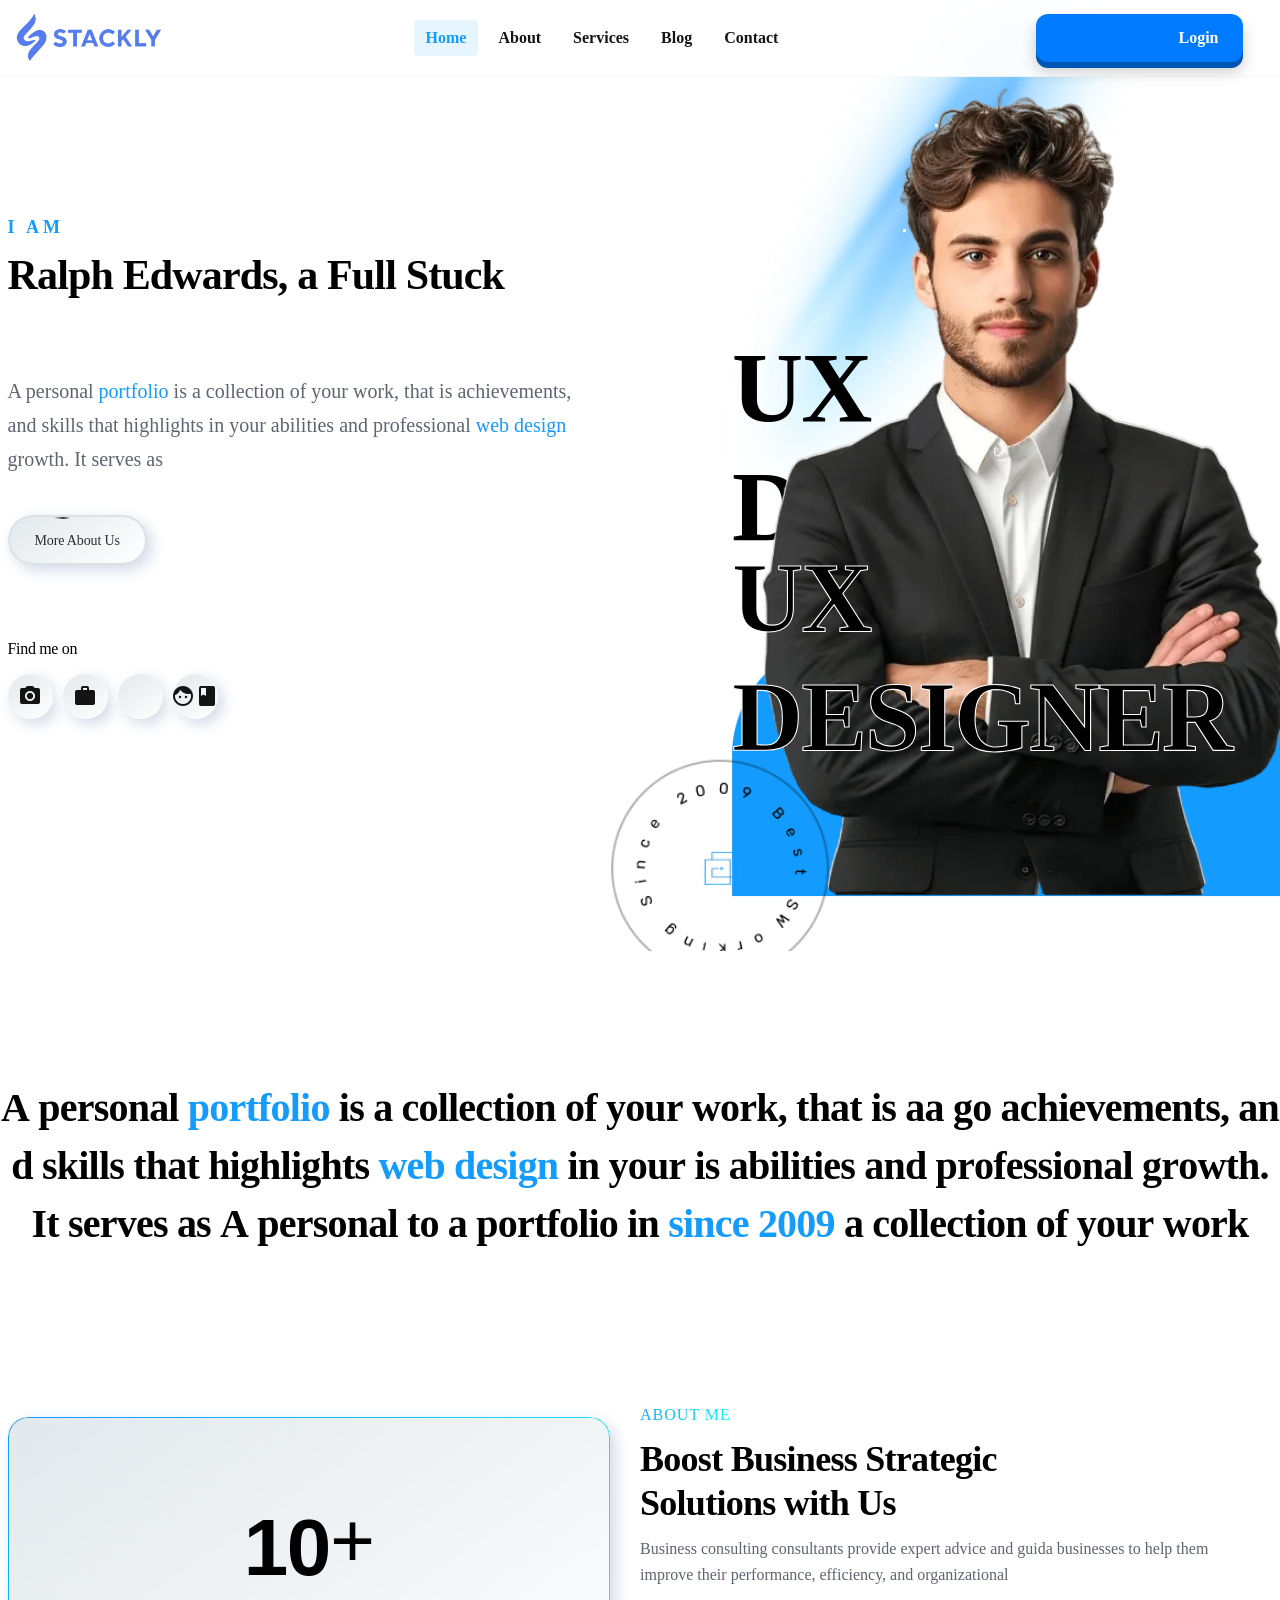
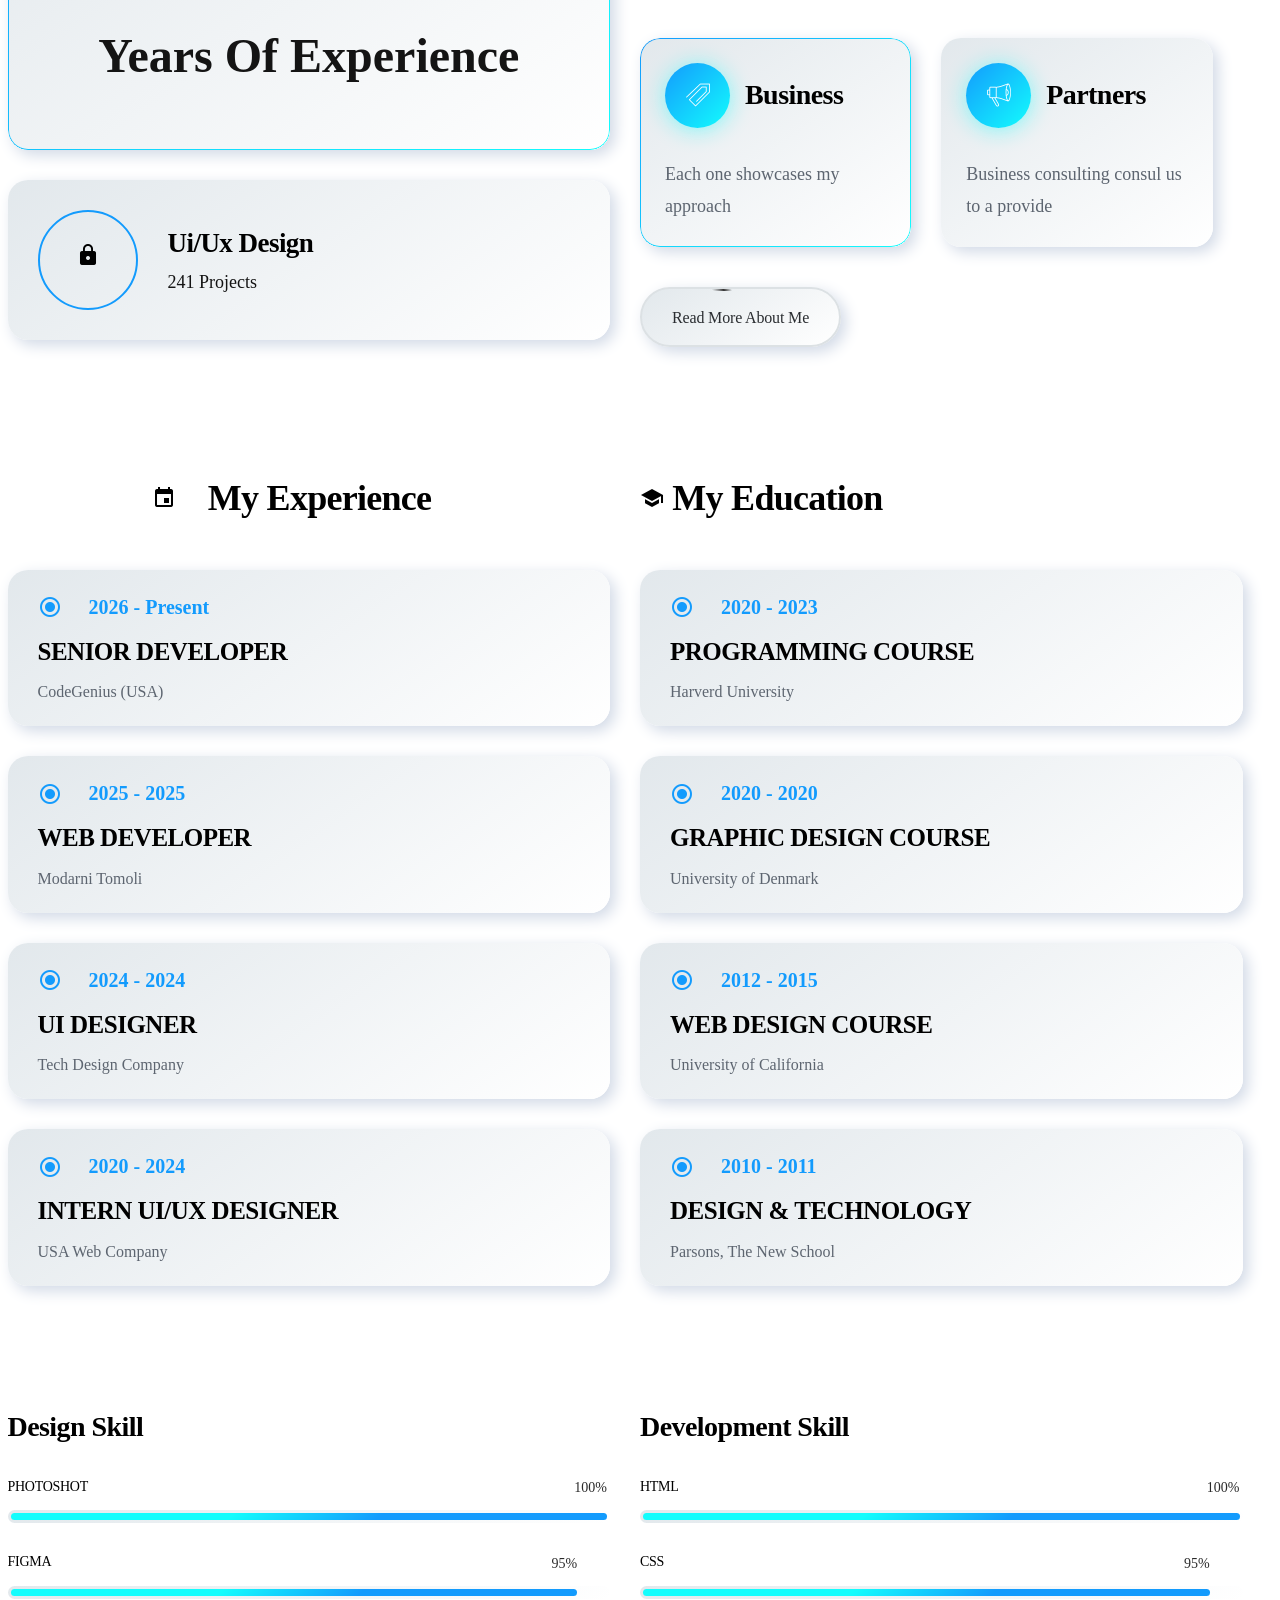
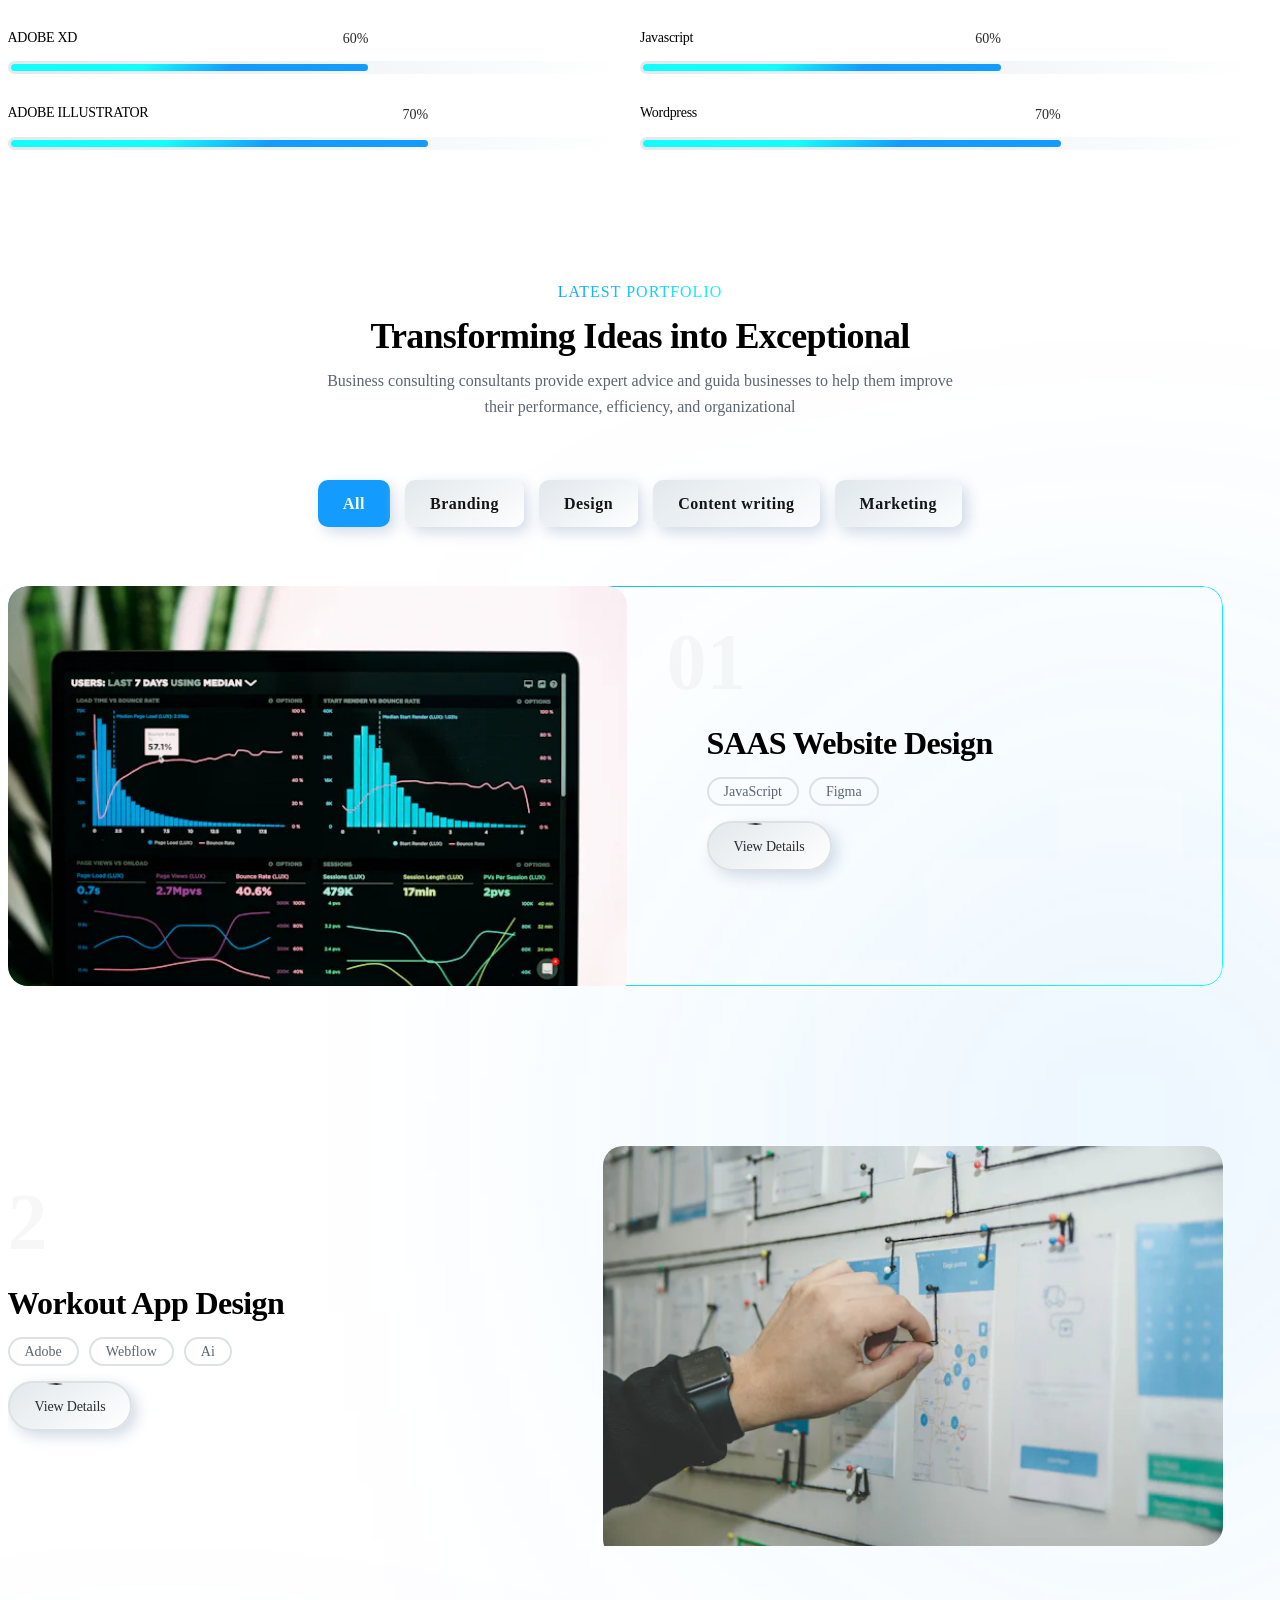
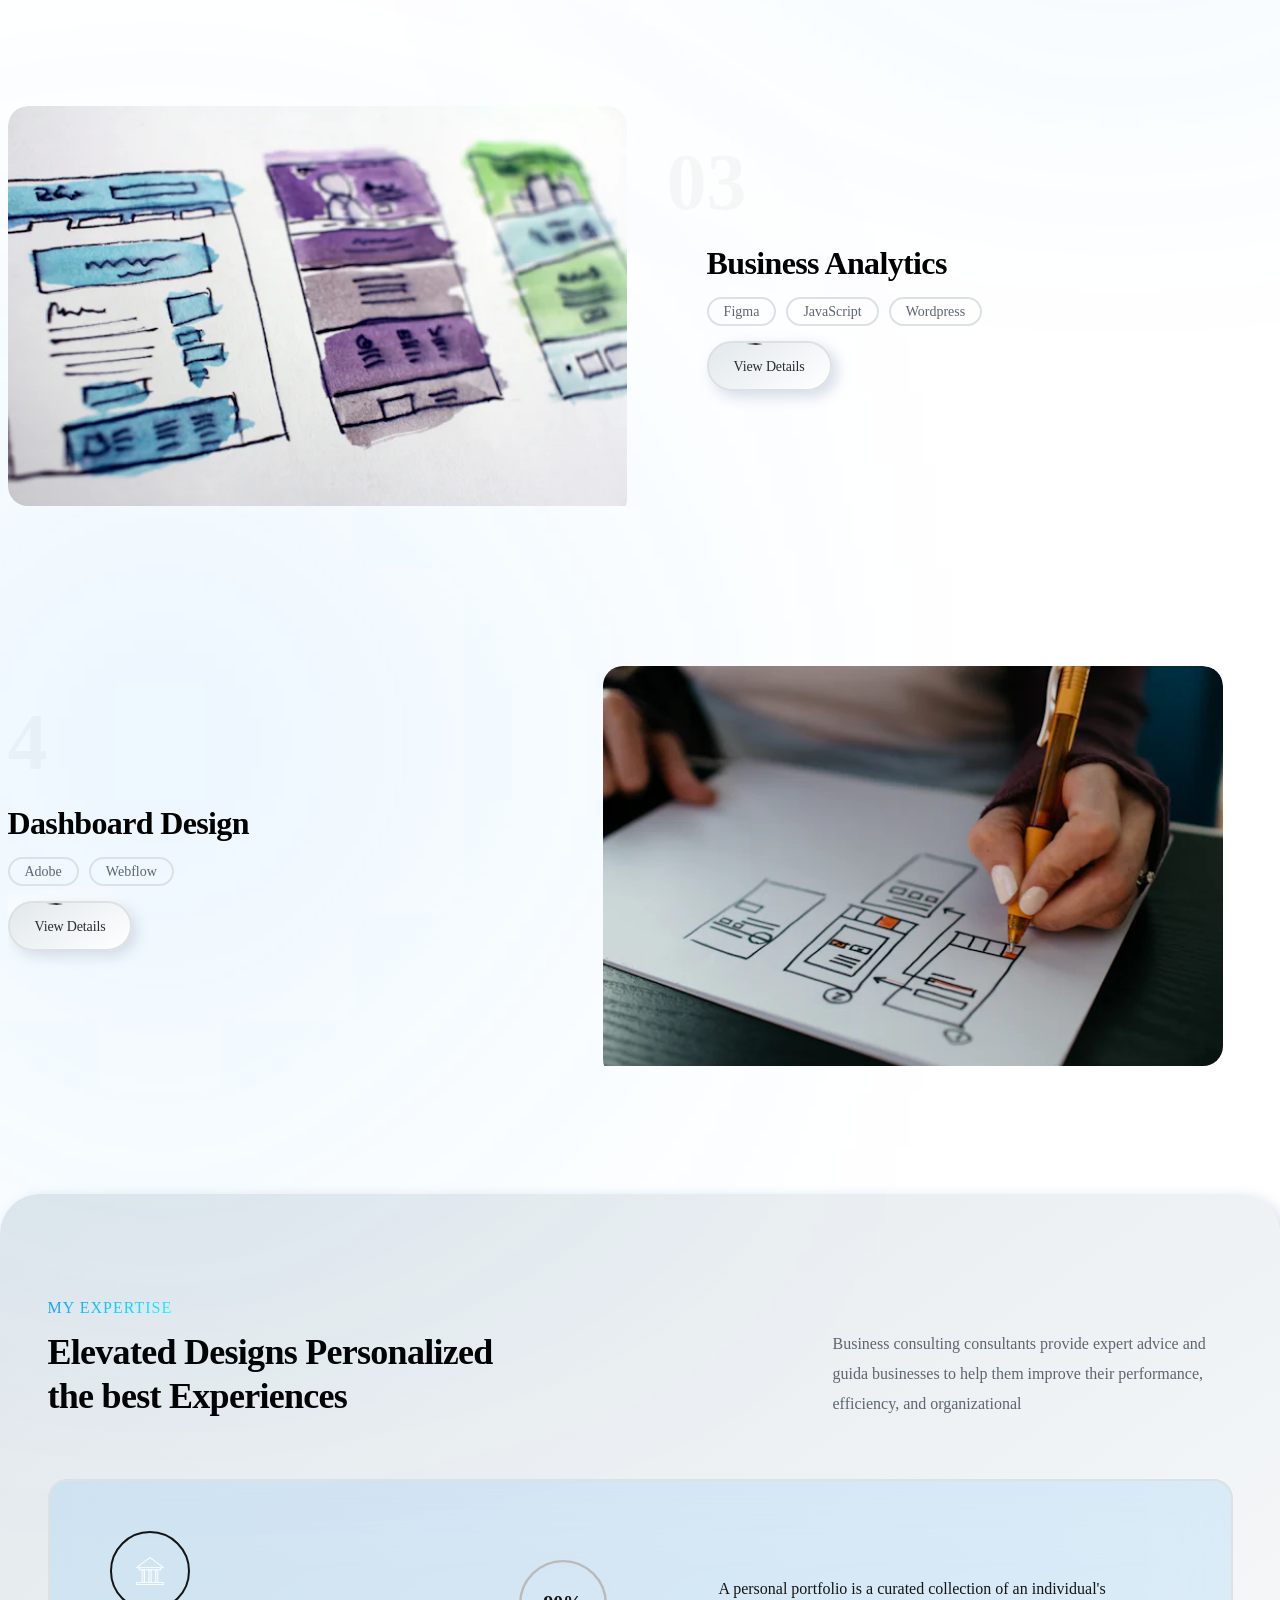
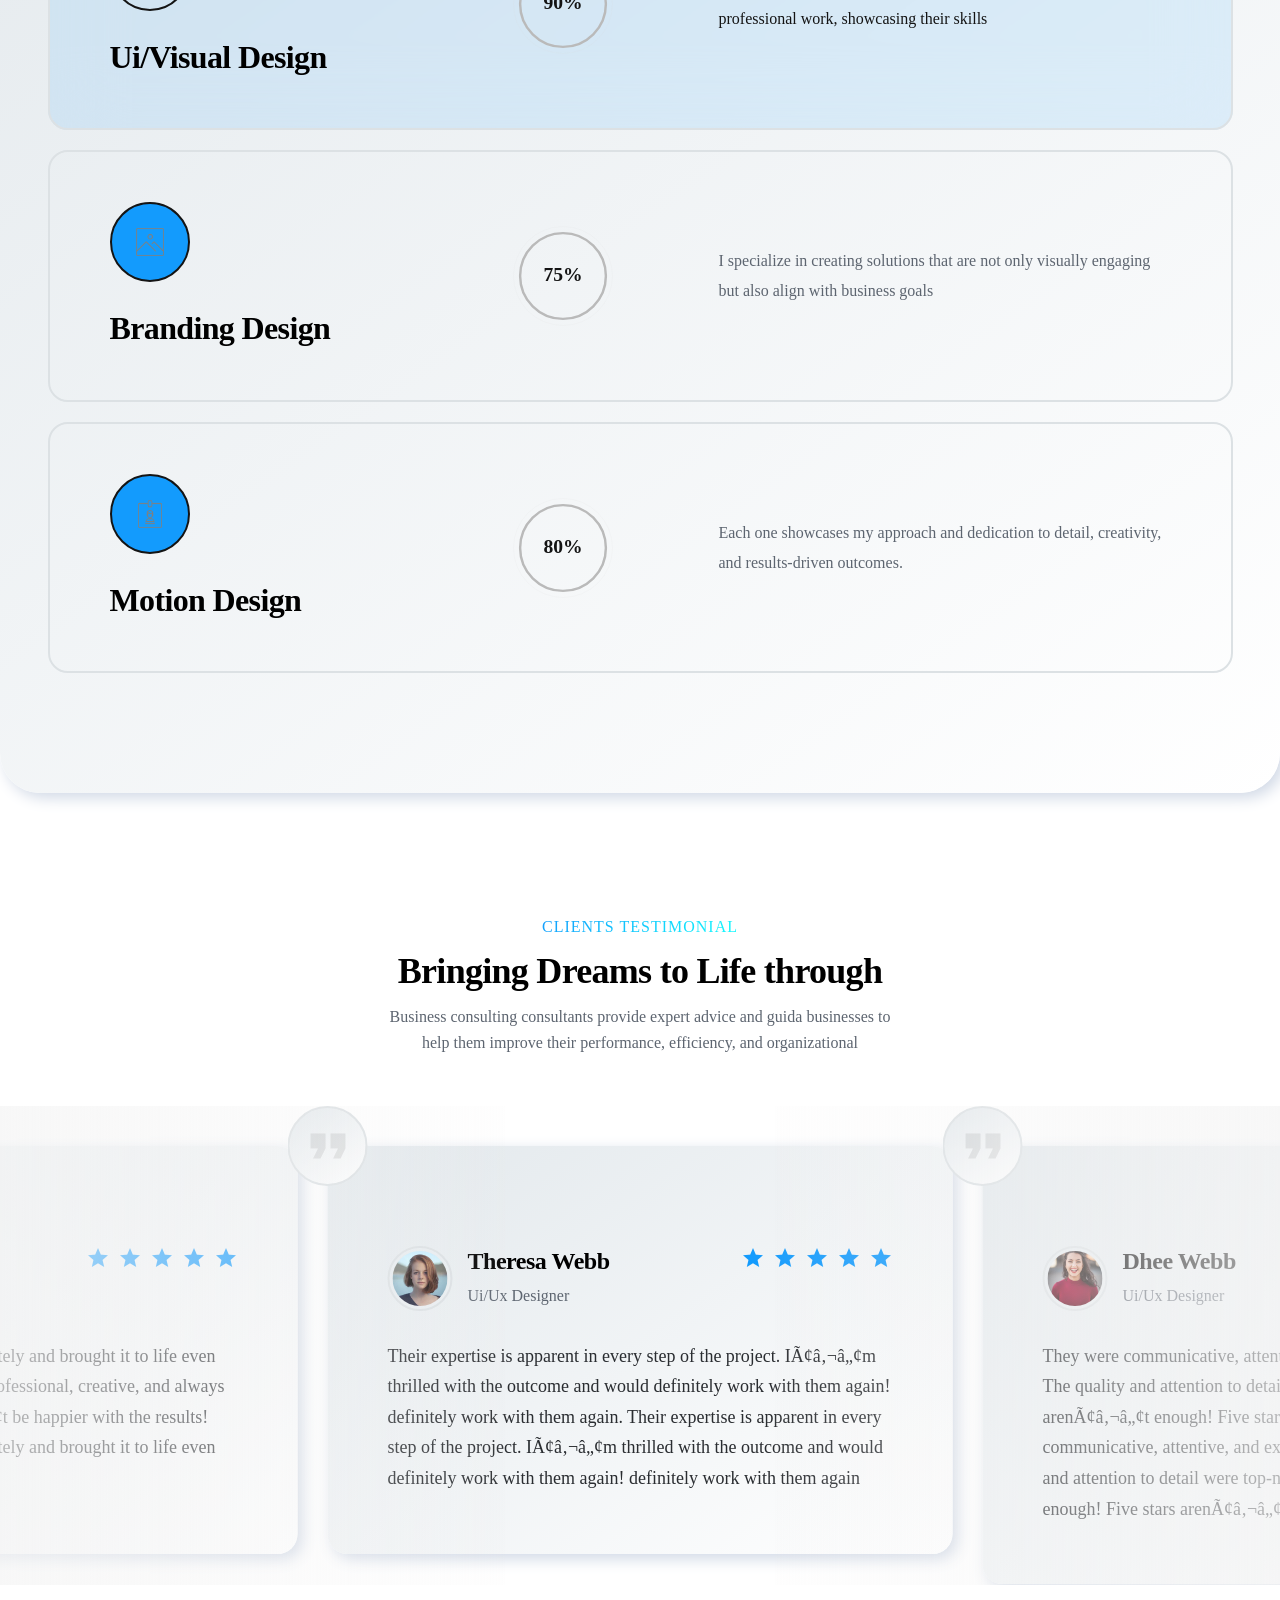
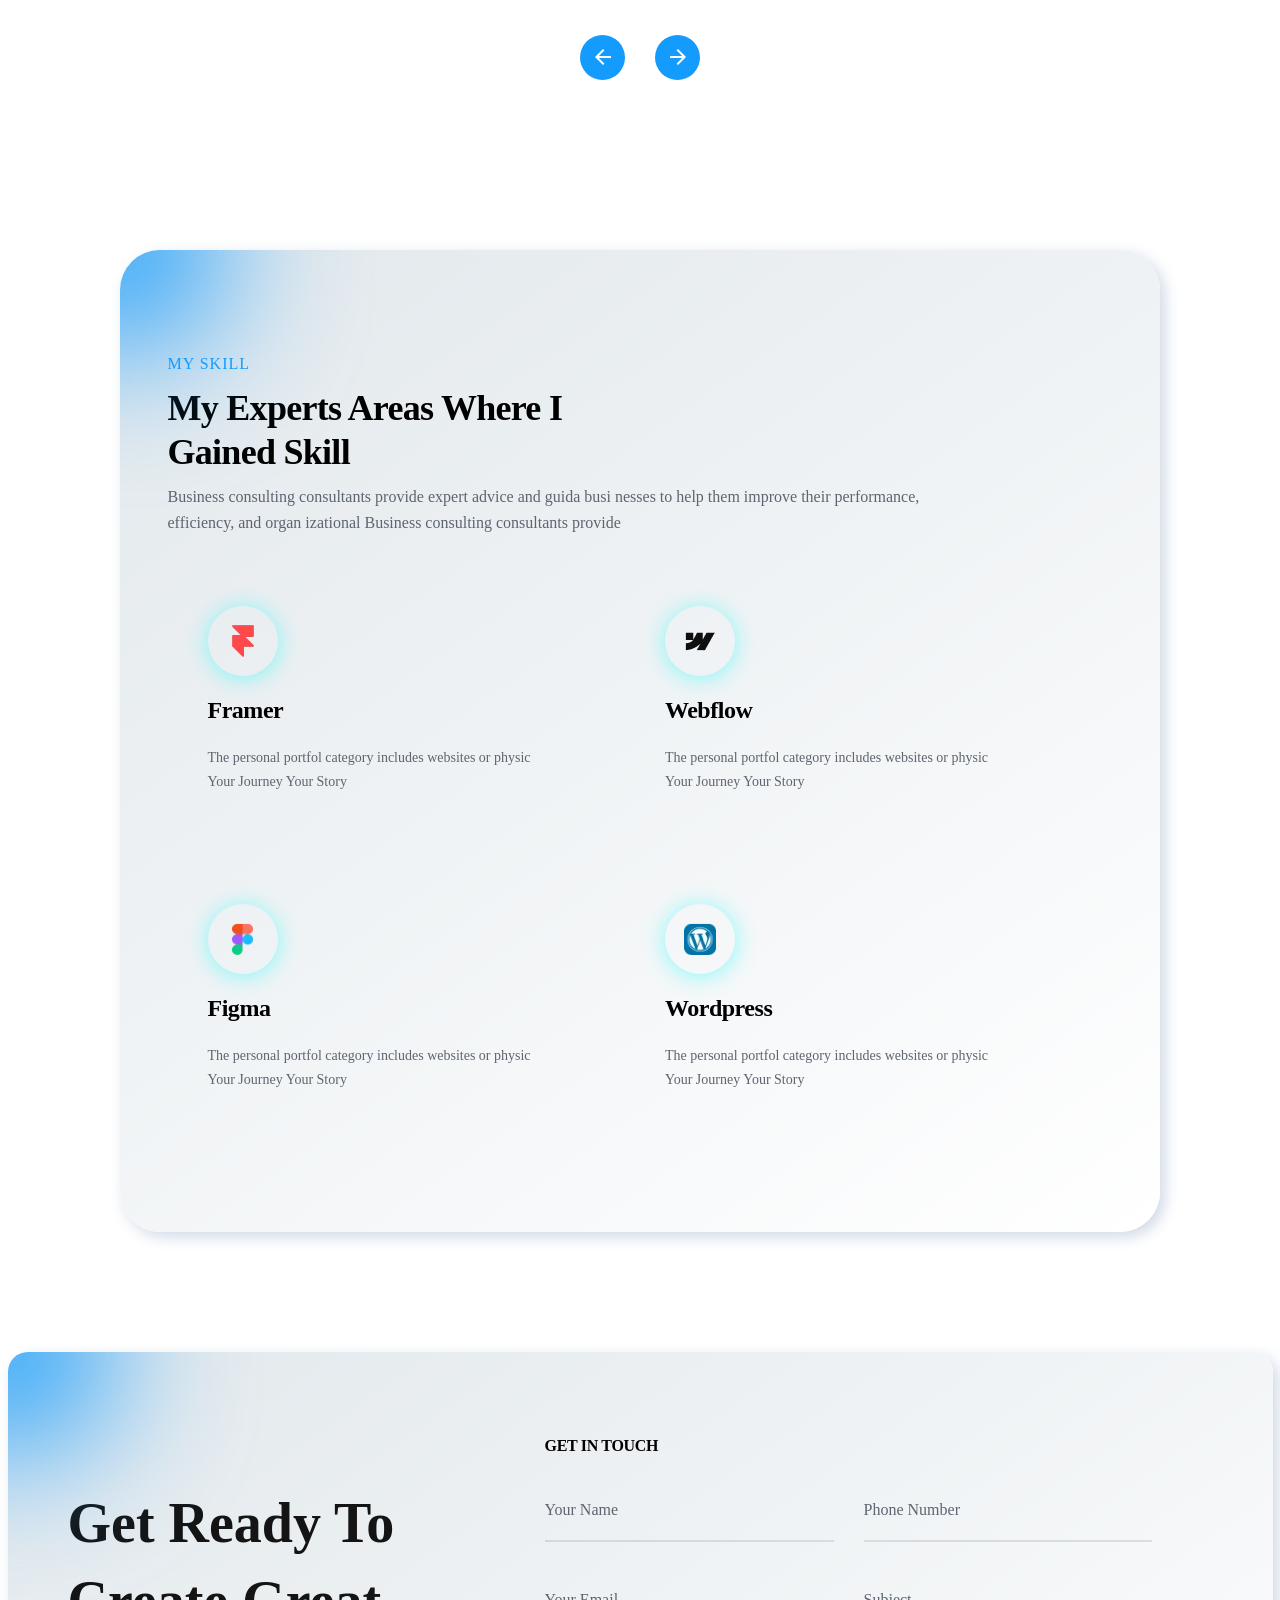
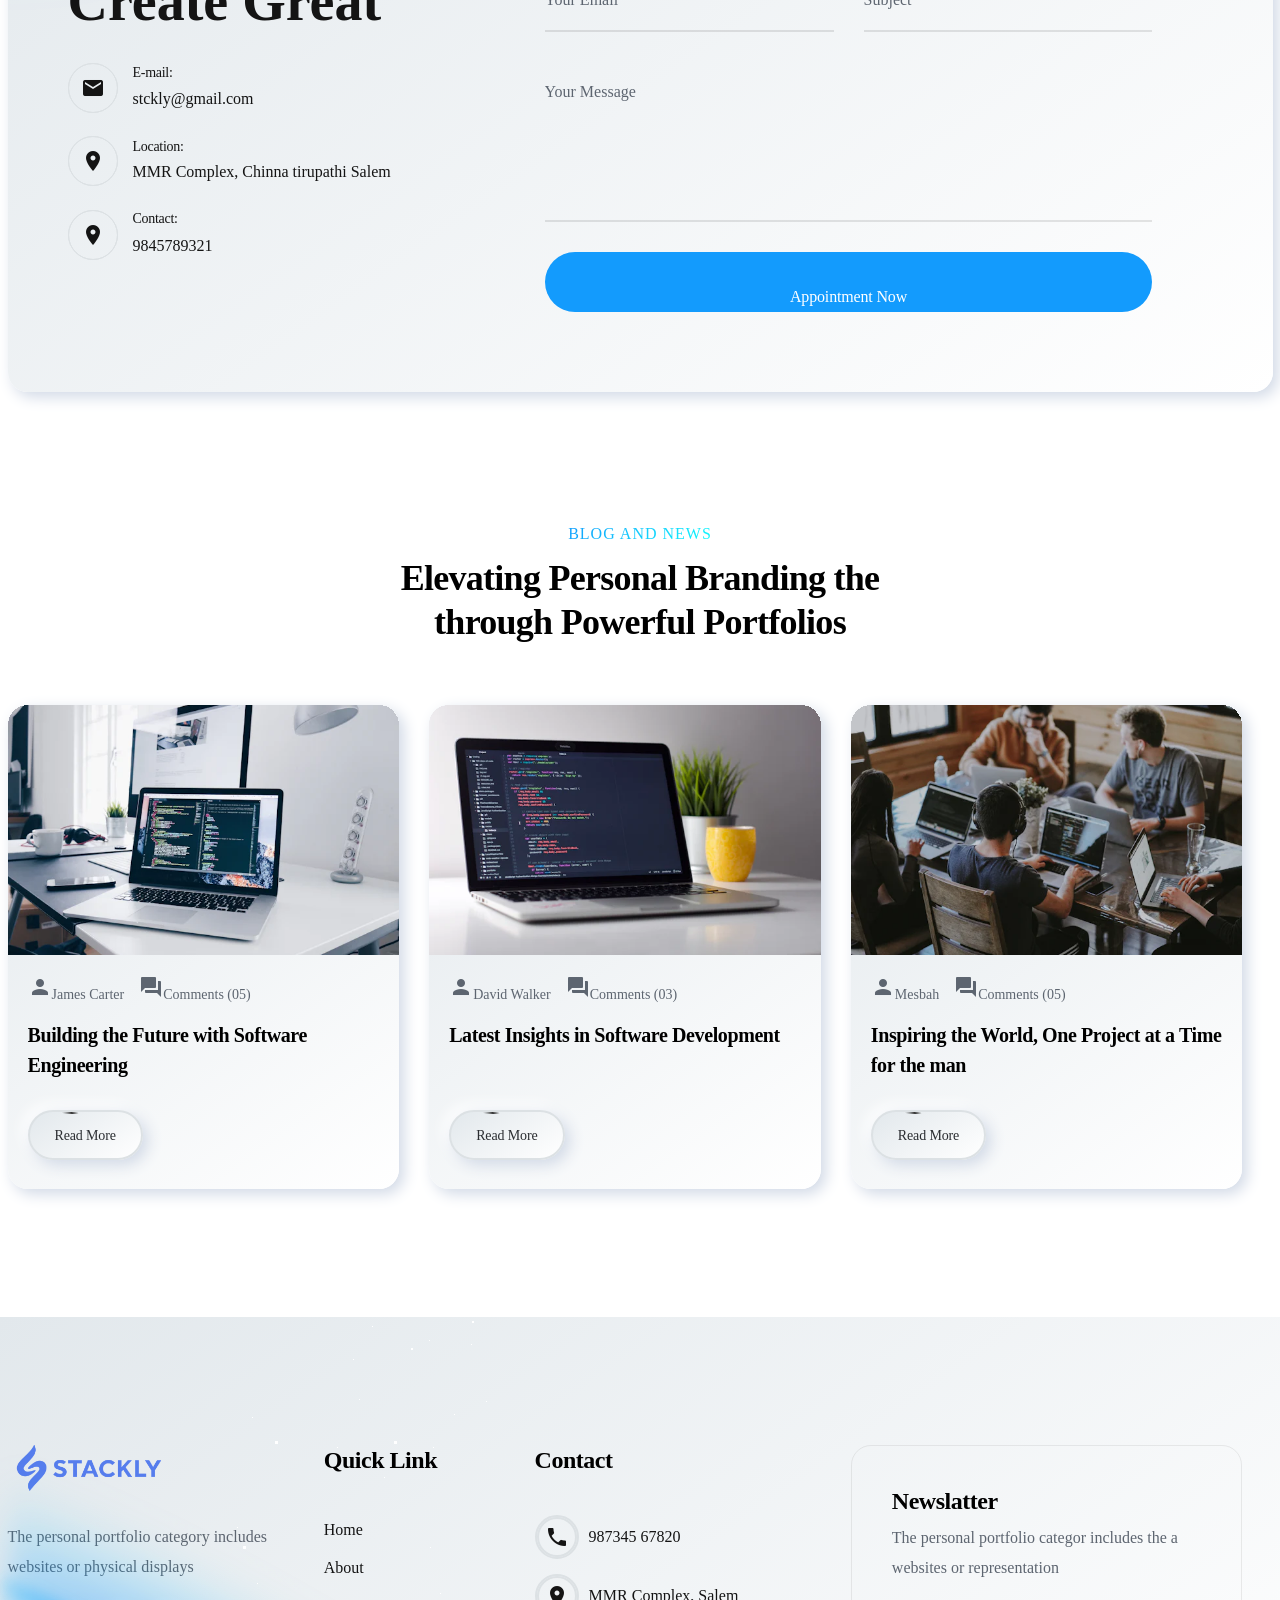
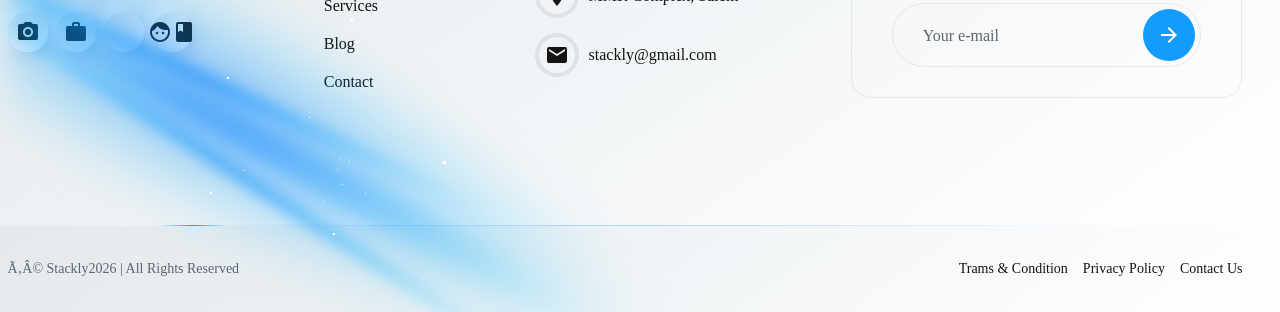
==== commit 7eff1d70: "Add files via upload" ====
--- a/index.html
+++ b/index.html
@@ -14,6 +14,7 @@
     
     
     
+    
     <!-- custom css -->
 
     <link href="https://fonts.googleapis.com/icon?family=Material+Icons" rel="stylesheet">
@@ -21,25 +22,9 @@
 
 <body class="tmp-white-version">
     <!-- Stackly Preloader -->
-    <div class="loader-wrap">
-        <svg viewBox="0 0 1000 1000" preserveAspectRatio="none">
-            <path id="svg" d="M0,1005S175,995,500,995s500,5,500,5V0H0Z"></path>
-        </svg>
-        <div class="loader-wrap-heading">
-            <div class="load-text">
-                <span>S</span>
-                <span>T</span>
-                <span>A</span>
-                <span>C</span>
-                <span>K</span>
-                <span>L</span>
-                <span>Y</span>
-            </div>
-        </div>
-    </div>
-
     
-    </div>
+    
+    
 
 
     <!-- tpm-header-area start -->
@@ -77,7 +62,7 @@
                         </nav>
                         <div class="tmp-header-right">
                             <div class="actions" style="display: flex; align-items: center; gap: 20px;">
-                                <a href="login.html" class="btn-3d-login d-flex"><span class="material-icons" style="font-size: 22px;">login</span>Login</a>
+                                <a href="login.html" class="btn-3d-login d-none d-xl-flex"><span class="material-icons" style="font-size: 22px;">login</span>Login</a>
                                 <button class="tmp-round-action-btn humberger_menu_active d-xl-none d-flex">
                                     <span class="material-icons">menu</span>
                                 </button>
@@ -158,6 +143,8 @@
             </div>
         </div>
         <a class="overlay_close_side_menu close_side_menu_active" href="javascript:void(0);"></a>
+
+    </div>
 
     <div class="d-block d-xl-none">
         <div class="tmp-popup-mobile-menu">
@@ -194,8 +181,11 @@
                     </li>
                     <li><a href="contact.html">Contact</a></li>
                 </ul>
-
-
+                <!-- mobile login button -->
+                <div class="mobile-login-container mt--30" style="margin-top: 30px; padding: 0 15px;">
+                    <a href="login.html" class="btn-3d-login d-flex" style="width: 100%; justify-content: center;"><span class="material-icons" style="font-size: 22px;">login</span>Login</a>
+                </div>
+                
                 <div class="social-wrapper mt--40">
                     <span class="subtitle">find with me</span>
                     <div class="social-link">
@@ -222,7 +212,7 @@
                     <div class="col-lg-6 order-lg-2">
                         <div class="banner-right-content">
                             <div class="main-img">
-                                <img class="tmp-scroll-trigger tmp-zoom-in animation-order-1" src="assets/images/banner/banner-user-image-two.webp" alt="banner-img">
+                                <img class=" tmp-zoom-in " src="assets/images/banner/banner-user-image-two.webp" alt="banner-img">
                                 <h2 class="banner-big-text-1 up-down-2">Ux Designer</h2>
                                 <h2 class="banner-big-text-2 up-down">Ux Designer</h2>
                                 <div class="benner-two-bg-red-img">
@@ -242,27 +232,27 @@
                     </div>
                     <div class="col-lg-6 order-lg-1 mt--100">
                         <div class="inner">
-                            <span class="sub-title tmp-scroll-trigger tmp-fade-in animation-order-1">I am</span>
-                            <h1 class="title tmp-scroll-trigger tmp-fade-in animation-order-2">
+                            <span class="sub-title   ">I am</span>
+                            <h1 class="title   ">
                                 Ralph Edwards, a Full Stuck <br>
                                 <span class="header-caption">
                                     <span class="cd-headline clip is-full-width">
                                         <span class="cd-words-wrapper">
-                                            <b class="is-visible theme-gradient">Web Designer</b>
-                                            <b class="is-hidden theme-gradient">Web Developer</b>
-                                            <b class="is-hidden theme-gradient">UI/UX Designer</b>
-                                            <b class="is-hidden theme-gradient">Stylish Model</b>
-                                            <b class="is-hidden theme-gradient">Content Writer</b>
+                                            <b class=" theme-gradient">Web Designer</b>
+                                            <b class=" theme-gradient">Web Developer</b>
+                                            <b class=" theme-gradient">UI/UX Designer</b>
+                                            <b class=" theme-gradient">Stylish Model</b>
+                                            <b class=" theme-gradient">Content Writer</b>
                                         </span>
                                 </span>
                                 </span>
                             </h1>
-                            <p class="disc tmp-scroll-trigger tmp-fade-in animation-order-3"> A personal
+                            <p class="disc   "> A personal
                                 <span>portfolio</span> is a collection of your work, that is
                                 achievements, and skills that highlights in your abilities and professional <span>web
                                     design</span> growth. It serves as
                             </p>
-                            <div class="button-area-banner-two tmp-scroll-trigger tmp-fade-in animation-order-4">
+                            <div class="button-area-banner-two   ">
 
                                 <a class="tmp-btn hover-icon-reverse btn-border btn-md tmp-modern-button radius-round download-icon" href="404.html">
                                     <div class="icon-reverse-wrapper">
@@ -275,7 +265,7 @@
                                     </div>
                                 </a>
                             </div>
-                            <div class="find-me-on tmp-scroll-trigger tmp-fade-in animation-order-5">
+                            <div class="find-me-on   ">
                                 <h2 class="find-me-on-title">Find me on</h2>
                                 <div class="social-link banner">
                                     <a href="404.html"><span class="material-icons">photo_camera</span></a>
@@ -290,10 +280,10 @@
             </div>
         </div>
         <div class="slider-bg-light">
-            <img class="blocksync-scroll-trigger fade_in animation-order-8" src="assets/images/banner/shape/light.webp" alt="Top Light Shape">
+            <img class="blocksync-scroll-trigger  " src="assets/images/banner/shape/light.webp" alt="Top Light Shape">
         </div>
         <div class="slider-bg-dot-shape">
-            <div class="wrapper blocksync-scroll-trigger blocksync-stars-area fade_in animation-order-16">
+            <div class="wrapper blocksync-scroll-trigger blocksync-stars-area  ">
                 <div class="blocksync-stars"></div>
                 <div class="blocksync-stars2"></div>
                 <div class="blocksync-stars3"></div>
@@ -306,7 +296,7 @@
     <div class="about-content-area">
         <div class="container tmp-section-gap">
             <div class="text-para-doc-wrap">
-                <h2 class="text-para-documents tmp-scroll-trigger tmp-fade-in tmp-title-split-2 animation-order-1">A personal
+                <h2 class="text-para-documents   tmp-title-split-2 ">A personal
                     <span>portfolio</span> is a collection of your work, that is aa
                     go achievements, and skills that highlights <span>web design</span> in your is abilities and
                     professional growth. It serves as A personal to a portfolio in <span>since 2009</span> a collection
@@ -330,13 +320,13 @@
             <div class="row align-items-center g-5">
                 <div class="col-lg-6">
                     <div class="about-us-left-content-wrap">
-                        <div class="years-of-experience-card tmponhover active tmp-scroll-trigger tmp-fade-in animation-order-1">
+                        <div class="years-of-experience-card tmponhover active   ">
                             <h3 class="counter card-title"><span class="odometer" data-count="10">00</span>+
                             </h3>
                             <div class="tmp-light light-top-left"></div>
                             <p class="card-para">years of experience</p>
                         </div>
-                        <div class="design-card tmponhover tmp-scroll-trigger tmp-fade-in animation-order-2">
+                        <div class="design-card tmponhover   ">
                             <div class="design-card-img">
                                 <div class="icon"><span class="material-icons">lock</span></div>
                             </div>
@@ -352,19 +342,19 @@
                 <div class="col-lg-6">
                     <div class="about-us-right-content-wrap">
                         <div class="section-head text-align-left mb--50">
-                            <div class="section-sub-title tmp-scroll-trigger tmp-fade-in animation-order-1">
+                            <div class="section-sub-title   ">
                                 <span class="subtitle theme-gradient">About Me</span>
                             </div>
-                            <h2 class="title split-collab tmp-scroll-trigger tmp-fade-in animation-order-2">Boost
+                            <h2 class="title split-collab   ">Boost
                                 Business Strategic <br> Solutions with Us</h2>
-                            <p class="description tmp-scroll-trigger tmp-fade-in animation-order-3">Business consulting
+                            <p class="description   ">Business consulting
                                 consultants provide expert advice and guida
                                 businesses to help them improve their performance, efficiency, and organizational</p>
                         </div>
                         <div class="about-us-section-card row g-5 animation-action-2">
 
                             <div class="col-lg-6 col-md-6 col-sm-6 col-12">
-                                <div class="about-us-card tmponhover single-animation tmp-scroll-trigger tmp-fade-in animation-order-4 active">
+                                <div class="about-us-card tmponhover single-animation    active">
                                     <div class="card-head with-flex">
                                         <div class="logo-img">
                                             <img src="assets/images/about/logo-1.webp" alt="logo">
@@ -378,7 +368,7 @@
                             </div>
 
                             <div class="col-lg-6 col-md-6 col-sm-6 col-12">
-                                <div class="about-us-card tmponhover single-animation tmp-scroll-trigger tmp-fade-in animation-order-5">
+                                <div class="about-us-card tmponhover single-animation   ">
                                     <div class="card-head with-flex">
                                         <div class="logo-img">
                                             <img src="assets/images/about/logo-2.webp" alt="logo">
@@ -392,7 +382,7 @@
                             </div>
 
                         </div>
-                        <div class="about-btn mt--40 tmp-scroll-trigger tmp-fade-in animation-order-6">
+                        <div class="about-btn mt--40   ">
                             <a class="tmp-btn hover-icon-reverse btn-border tmp-modern-button radius-round download-icon" href="404.html">
                                 <div class="icon-reverse-wrapper">
                                     <span class="btn-text">Read More About Me</span>
@@ -415,13 +405,13 @@
         <div class="container">
             <div class="row animation-action-3">
                 <div class="col-md-6">
-                    <div class="section-header mb--50 tmp-scroll-trigger tmp-fade-in animation-order-1">
+                    <div class="section-header mb--50   ">
                         <h2 class="section-title"><span class="material-icons">emoji_events</span> My Experience</h2>
                     </div>
 
                     <div class="resume-widget">
                         <div class="paralax-image">
-                            <div class="resume-single tmponhover single-animation tmp-scroll-trigger tmp-fade-in animation-order-1">
+                            <div class="resume-single tmponhover single-animation   ">
                                 <div class="time"><span class="material-icons mr--15">radio_button_checked</span> 2026 -
                                     Present</div>
                                 <h3 class="resume-title">Senior Developer</h3>
@@ -429,7 +419,7 @@
                             </div>
                         </div>
                         <div class="paralax-image">
-                            <div class="resume-single tmponhover single-animation tmp-scroll-trigger tmp-fade-in animation-order-2">
+                            <div class="resume-single tmponhover single-animation   ">
                                 <div class="time"><span class="material-icons mr--15">radio_button_checked</span> 2025 -
                                     2025</div>
                                 <h3 class="resume-title">Web Developer</h3>
@@ -437,7 +427,7 @@
                             </div>
                         </div>
                         <div class="paralax-image">
-                            <div class="resume-single tmponhover single-animation tmp-scroll-trigger tmp-fade-in animation-order-3">
+                            <div class="resume-single tmponhover single-animation   ">
                                 <div class="time"><span class="material-icons mr--15">radio_button_checked</span> 2024 -
                                     2024</div>
                                 <h3 class="resume-title">UI Designer</h3>
@@ -445,7 +435,7 @@
                             </div>
                         </div>
                         <div class="paralax-image">
-                            <div class="resume-single tmponhover single-animation mb--0 tmp-scroll-trigger tmp-fade-in animation-order-4">
+                            <div class="resume-single tmponhover single-animation mb--0   ">
                                 <div class="time"><span class="material-icons mr--15">radio_button_checked</span> 2020 -
                                     2024</div>
                                 <h3 class="resume-title">Intern UI/UX Designer</h3>
@@ -459,13 +449,13 @@
                 </div>
 
                 <div class="col-md-6">
-                    <div class="section-header mb--50 tmp-scroll-trigger tmp-fade-in animation-order-1">
+                    <div class="section-header mb--50   ">
                         <h2 class="section-title"> <span class="material-icons">school</span> My Education</h2>
                     </div>
 
                     <div class="resume-widget">
                         <div class="paralax-image">
-                            <div class="resume-single tmponhover single-animation tmp-scroll-trigger tmp-fade-in animation-order-1">
+                            <div class="resume-single tmponhover single-animation   ">
                                 <div class="time"><span class="material-icons mr--15">radio_button_checked</span> 2020 -
                                     2023</div>
                                 <h3 class="resume-title">Programming course</h3>
@@ -473,7 +463,7 @@
                             </div>
                         </div>
                         <div class="paralax-image">
-                            <div class="resume-single tmponhover single-animation tmp-scroll-trigger tmp-fade-in animation-order-2">
+                            <div class="resume-single tmponhover single-animation   ">
                                 <div class="time"><span class="material-icons mr--15">radio_button_checked</span> 2020 -
                                     2020</div>
                                 <h3 class="resume-title">Graphic design course</h3>
@@ -481,7 +471,7 @@
                             </div>
                         </div>
                         <div class="paralax-image">
-                            <div class="resume-single tmponhover single-animation tmp-scroll-trigger tmp-fade-in animation-order-3">
+                            <div class="resume-single tmponhover single-animation   ">
                                 <div class="time"><span class="material-icons mr--15">radio_button_checked</span> 2012 -
                                     2015</div>
                                 <h3 class="resume-title">Web design course</h3>
@@ -489,7 +479,7 @@
                             </div>
                         </div>
                         <div class="paralax-image">
-                            <div class="resume-single tmponhover single-animation mb--0 tmp-scroll-trigger tmp-fade-in animation-order-4">
+                            <div class="resume-single tmponhover single-animation mb--0   ">
                                 <div class="time"><span class="material-icons mr--15">radio_button_checked</span> 2010 -
                                     2011</div>
                                 <h3 class="resume-title">Design &amp; Technology</h3>
@@ -509,7 +499,7 @@
                 <div class="col-lg-6">
                     <div class="progress-wrapper">
                         <div class="content">
-                            <h2 class="custom-title mb--30 tmp-scroll-trigger tmp-fade-in animation-order-1">
+                            <h2 class="custom-title mb--30   ">
                                 Design Skill
                             </h2>
                             <!-- Start Single Progress Charts -->
@@ -566,7 +556,7 @@
                 <div class="col-lg-6">
                     <div class="progress-wrapper">
                         <div class="content">
-                            <h2 class="custom-title mb--30 tmp-scroll-trigger tmp-fade-in animation-order-1">
+                            <h2 class="custom-title mb--30   ">
                                 Development Skill
                             </h2>
                             <!-- Start Single Progress Charts -->
@@ -629,12 +619,12 @@
     <section class="latest-portfolio-area custom-column-grid tmp-section-gap" id="portfolio">
         <div class="container">
             <div class="section-head mb--60">
-                <div class="section-sub-title center-title tmp-scroll-trigger tmp-fade-in animation-order-1">
+                <div class="section-sub-title center-title   ">
                     <span class="subtitle theme-gradient">Latest Portfolio</span>
                 </div>
-                <h2 class="title split-collab tmp-scroll-trigger tmp-fade-in animation-order-2"> Transforming Ideas into
+                <h2 class="title split-collab   "> Transforming Ideas into
                     Exceptional </h2>
-                <p class="description section-sm tmp-scroll-trigger tmp-fade-in animation-order-3">Business consulting
+                <p class="description section-sm   ">Business consulting
                     consultants provide expert advice and guida
                     businesses to help them improve their performance, efficiency, and organizational</p>
             </div>
@@ -663,10 +653,10 @@
                     <div class="tab-pane fade show active" id="nav-all" role="tabpanel" aria-labelledby="nav-all-tab" tabindex="0">
                         <div class="row animation-action-3">
                             <div class="col-lg-6 col-md-6 paralax-image">
-                                <div class="latest-portfolio-card-style-two image-box-hover tmp-scroll-trigger single-animation active tmponhover tmp-fade-in animation-order-1" data-bs-toggle="modal" data-bs-target="#exampleModalCenter">
+                                <div class="latest-portfolio-card-style-two image-box-hover  single-animation active tmponhover  " data-bs-toggle="modal" data-bs-target="#exampleModalCenter">
                                     <div class="portfoli-card-img">
                                         <div class="img-box v2">
-                                            <a class="tmp-scroll-trigger tmp-zoom-in animation-order-1" href="jacascript:void(0);">
+                                            <a class=" tmp-zoom-in " href="jacascript:void(0);">
                                                 <img class="w-100" src="assets/images/latest-portfolio/portfoli-1.webp" alt="Thumbnail">
                                             </a>
                                         </div>
@@ -701,10 +691,10 @@
                                 </div>
                             </div>
                             <div class="col-lg-6 col-md-6 paralax-image">
-                                <div class="latest-portfolio-card-style-two image-box-hover tmp-scroll-trigger single-animation tmponhover tmp-fade-in animation-order-2" data-bs-toggle="modal" data-bs-target="#exampleModalCenter">
+                                <div class="latest-portfolio-card-style-two image-box-hover  single-animation tmponhover  " data-bs-toggle="modal" data-bs-target="#exampleModalCenter">
                                     <div class="portfoli-card-img">
                                         <div class="img-box v2">
-                                            <a class="tmp-scroll-trigger tmp-zoom-in animation-order-1" href="jacascript:void(0);">
+                                            <a class=" tmp-zoom-in " href="jacascript:void(0);">
                                                 <img class="w-100" src="assets/images/latest-portfolio/portfoli-3.webp" alt="Thumbnail">
                                             </a>
                                         </div>
@@ -742,10 +732,10 @@
                                 </div>
                             </div>
                             <div class="col-lg-6 col-md-6 paralax-image">
-                                <div class="latest-portfolio-card-style-two image-box-hover tmp-scroll-trigger single-animation tmponhover tmp-fade-in animation-order-3" data-bs-toggle="modal" data-bs-target="#exampleModalCenter">
+                                <div class="latest-portfolio-card-style-two image-box-hover  single-animation tmponhover  " data-bs-toggle="modal" data-bs-target="#exampleModalCenter">
                                     <div class="portfoli-card-img">
                                         <div class="img-box v2">
-                                            <a class="tmp-scroll-trigger tmp-zoom-in animation-order-1" href="jacascript:void(0);">
+                                            <a class=" tmp-zoom-in " href="jacascript:void(0);">
                                                 <img class="w-100" src="assets/images/latest-portfolio/portfoli-4.webp" alt="Thumbnail">
                                             </a>
                                         </div>
@@ -782,10 +772,10 @@
                                 </div>
                             </div>
                             <div class="col-lg-6 col-md-6 paralax-image">
-                                <div class="latest-portfolio-card-style-two image-box-hover tmp-scroll-trigger single-animation tmponhover tmp-fade-in animation-order-4" data-bs-toggle="modal" data-bs-target="#exampleModalCenter">
+                                <div class="latest-portfolio-card-style-two image-box-hover  single-animation tmponhover  " data-bs-toggle="modal" data-bs-target="#exampleModalCenter">
                                     <div class="portfoli-card-img">
                                         <div class="img-box v2">
-                                            <a class="tmp-scroll-trigger tmp-zoom-in animation-order-1" href="jacascript:void(0);">
+                                            <a class=" tmp-zoom-in " href="jacascript:void(0);">
                                                 <img class="w-100" src="assets/images/latest-portfolio/portfoli-2.webp" alt="Thumbnail">
                                             </a>
                                         </div>
@@ -824,10 +814,10 @@
                     <div class="tab-pane fade" id="nav-branding" role="tabpanel" aria-labelledby="nav-branding-tab" tabindex="0">
                         <div class="row animation-action-1">
                             <div class="col-lg-6 col-md-6 paralax-image">
-                                <div class="latest-portfolio-card-style-two image-box-hover tmp-scroll-trigger single-animation tmponhover tmp-fade-in animation-order-1" data-bs-toggle="modal" data-bs-target="#exampleModalCenter">
+                                <div class="latest-portfolio-card-style-two image-box-hover  single-animation tmponhover  " data-bs-toggle="modal" data-bs-target="#exampleModalCenter">
                                     <div class="portfoli-card-img">
                                         <div class="img-box v2">
-                                            <a class="tmp-scroll-trigger tmp-zoom-in animation-order-1" href="jacascript:void(0);">
+                                            <a class=" tmp-zoom-in " href="jacascript:void(0);">
                                                 <img class="w-100" src="assets/images/latest-portfolio/portfoli-1.webp" alt="Thumbnail">
                                             </a>
                                         </div>
@@ -862,10 +852,10 @@
                                 </div>
                             </div>
                             <div class="col-lg-6 col-md-6 paralax-image">
-                                <div class="latest-portfolio-card-style-two image-box-hover tmp-scroll-trigger single-animation tmponhover tmp-fade-in animation-order-2" data-bs-toggle="modal" data-bs-target="#exampleModalCenter">
+                                <div class="latest-portfolio-card-style-two image-box-hover  single-animation tmponhover  " data-bs-toggle="modal" data-bs-target="#exampleModalCenter">
                                     <div class="portfoli-card-img">
                                         <div class="img-box v2">
-                                            <a class="tmp-scroll-trigger tmp-zoom-in animation-order-1" href="jacascript:void(0);">
+                                            <a class=" tmp-zoom-in " href="jacascript:void(0);">
                                                 <img class="w-100" src="assets/images/latest-portfolio/portfoli-3.webp" alt="Thumbnail">
                                             </a>
                                         </div>
@@ -902,10 +892,10 @@
                                 </div>
                             </div>
                             <div class="col-lg-6 col-md-6 paralax-image">
-                                <div class="latest-portfolio-card-style-two image-box-hover tmp-scroll-trigger single-animation tmponhover tmp-fade-in animation-order-3" data-bs-toggle="modal" data-bs-target="#exampleModalCenter">
+                                <div class="latest-portfolio-card-style-two image-box-hover  single-animation tmponhover  " data-bs-toggle="modal" data-bs-target="#exampleModalCenter">
                                     <div class="portfoli-card-img">
                                         <div class="img-box v2">
-                                            <a class="tmp-scroll-trigger tmp-zoom-in animation-order-1" href="jacascript:void(0);">
+                                            <a class=" tmp-zoom-in " href="jacascript:void(0);">
                                                 <img class="w-100" src="assets/images/latest-portfolio/portfoli-4.webp" alt="Thumbnail">
                                             </a>
                                         </div>
@@ -942,10 +932,10 @@
                                 </div>
                             </div>
                             <div class="col-lg-6 col-md-6 paralax-image">
-                                <div class="latest-portfolio-card-style-two image-box-hover tmp-scroll-trigger single-animation tmponhover tmp-fade-in animation-order-4" data-bs-toggle="modal" data-bs-target="#exampleModalCenter">
+                                <div class="latest-portfolio-card-style-two image-box-hover  single-animation tmponhover  " data-bs-toggle="modal" data-bs-target="#exampleModalCenter">
                                     <div class="portfoli-card-img">
                                         <div class="img-box v2">
-                                            <a class="tmp-scroll-trigger tmp-zoom-in animation-order-1" href="jacascript:void(0);">
+                                            <a class=" tmp-zoom-in " href="jacascript:void(0);">
                                                 <img class="w-100" src="assets/images/latest-portfolio/portfoli-2.webp" alt="Thumbnail">
                                             </a>
                                         </div>
@@ -984,10 +974,10 @@
                     <div class="tab-pane fade" id="nav-design" role="tabpanel" aria-labelledby="nav-design-tab" tabindex="0">
                         <div class="row animation-action-1">
                             <div class="col-lg-6 col-md-6 paralax-image">
-                                <div class="latest-portfolio-card-style-two image-box-hover tmp-scroll-trigger single-animation tmponhover tmp-fade-in animation-order-1" data-bs-toggle="modal" data-bs-target="#exampleModalCenter">
+                                <div class="latest-portfolio-card-style-two image-box-hover  single-animation tmponhover  " data-bs-toggle="modal" data-bs-target="#exampleModalCenter">
                                     <div class="portfoli-card-img">
                                         <div class="img-box v2">
-                                            <a class="tmp-scroll-trigger tmp-zoom-in animation-order-1" href="jacascript:void(0);">
+                                            <a class=" tmp-zoom-in " href="jacascript:void(0);">
                                                 <img class="w-100" src="assets/images/latest-portfolio/portfoli-1.webp" alt="Thumbnail">
                                             </a>
                                         </div>
@@ -1022,10 +1012,10 @@
                                 </div>
                             </div>
                             <div class="col-lg-6 col-md-6 paralax-image">
-                                <div class="latest-portfolio-card-style-two image-box-hover tmp-scroll-trigger single-animation tmponhover tmp-fade-in animation-order-2" data-bs-toggle="modal" data-bs-target="#exampleModalCenter">
+                                <div class="latest-portfolio-card-style-two image-box-hover  single-animation tmponhover  " data-bs-toggle="modal" data-bs-target="#exampleModalCenter">
                                     <div class="portfoli-card-img">
                                         <div class="img-box v2">
-                                            <a class="tmp-scroll-trigger tmp-zoom-in animation-order-1" href="jacascript:void(0);">
+                                            <a class=" tmp-zoom-in " href="jacascript:void(0);">
                                                 <img class="w-100" src="assets/images/latest-portfolio/portfoli-3.webp" alt="Thumbnail">
                                             </a>
                                         </div>
@@ -1062,10 +1052,10 @@
                                 </div>
                             </div>
                             <div class="col-lg-6 col-md-6 paralax-image">
-                                <div class="latest-portfolio-card-style-two image-box-hover tmp-scroll-trigger single-animation tmponhover tmp-fade-in animation-order-3" data-bs-toggle="modal" data-bs-target="#exampleModalCenter">
+                                <div class="latest-portfolio-card-style-two image-box-hover  single-animation tmponhover  " data-bs-toggle="modal" data-bs-target="#exampleModalCenter">
                                     <div class="portfoli-card-img">
                                         <div class="img-box v2">
-                                            <a class="tmp-scroll-trigger tmp-zoom-in animation-order-1" href="jacascript:void(0);">
+                                            <a class=" tmp-zoom-in " href="jacascript:void(0);">
                                                 <img class="w-100" src="assets/images/latest-portfolio/portfoli-4.webp" alt="Thumbnail">
                                             </a>
                                         </div>
@@ -1102,10 +1092,10 @@
                                 </div>
                             </div>
                             <div class="col-lg-6 col-md-6 paralax-image">
-                                <div class="latest-portfolio-card-style-two image-box-hover tmp-scroll-trigger single-animation tmponhover tmp-fade-in animation-order-4" data-bs-toggle="modal" data-bs-target="#exampleModalCenter">
+                                <div class="latest-portfolio-card-style-two image-box-hover  single-animation tmponhover  " data-bs-toggle="modal" data-bs-target="#exampleModalCenter">
                                     <div class="portfoli-card-img">
                                         <div class="img-box v2">
-                                            <a class="tmp-scroll-trigger tmp-zoom-in animation-order-1" href="jacascript:void(0);">
+                                            <a class=" tmp-zoom-in " href="jacascript:void(0);">
                                                 <img class="w-100" src="assets/images/latest-portfolio/portfoli-2.webp" alt="Thumbnail">
                                             </a>
                                         </div>
@@ -1144,10 +1134,10 @@
                     <div class="tab-pane fade" id="nav-content-writing" role="tabpanel" aria-labelledby="nav-content-writing-tab" tabindex="0">
                         <div class="row animation-action-1">
                             <div class="col-lg-6 col-md-6 paralax-image">
-                                <div class="latest-portfolio-card-style-two image-box-hover tmp-scroll-trigger single-animation tmponhover tmp-fade-in animation-order-1" data-bs-toggle="modal" data-bs-target="#exampleModalCenter">
+                                <div class="latest-portfolio-card-style-two image-box-hover  single-animation tmponhover  " data-bs-toggle="modal" data-bs-target="#exampleModalCenter">
                                     <div class="portfoli-card-img">
                                         <div class="img-box v2">
-                                            <a class="tmp-scroll-trigger tmp-zoom-in animation-order-1" href="jacascript:void(0);">
+                                            <a class=" tmp-zoom-in " href="jacascript:void(0);">
                                                 <img class="w-100" src="assets/images/latest-portfolio/portfoli-1.webp" alt="Thumbnail">
                                             </a>
                                         </div>
@@ -1182,10 +1172,10 @@
                                 </div>
                             </div>
                             <div class="col-lg-6 col-md-6 paralax-image">
-                                <div class="latest-portfolio-card-style-two image-box-hover tmp-scroll-trigger single-animation tmponhover tmp-fade-in animation-order-2" data-bs-toggle="modal" data-bs-target="#exampleModalCenter">
+                                <div class="latest-portfolio-card-style-two image-box-hover  single-animation tmponhover  " data-bs-toggle="modal" data-bs-target="#exampleModalCenter">
                                     <div class="portfoli-card-img">
                                         <div class="img-box v2">
-                                            <a class="tmp-scroll-trigger tmp-zoom-in animation-order-1" href="jacascript:void(0);">
+                                            <a class=" tmp-zoom-in " href="jacascript:void(0);">
                                                 <img class="w-100" src="assets/images/latest-portfolio/portfoli-3.webp" alt="Thumbnail">
                                             </a>
                                         </div>
@@ -1222,10 +1212,10 @@
                                 </div>
                             </div>
                             <div class="col-lg-6 col-md-6 paralax-image">
-                                <div class="latest-portfolio-card-style-two image-box-hover tmp-scroll-trigger single-animation tmponhover tmp-fade-in animation-order-3" data-bs-toggle="modal" data-bs-target="#exampleModalCenter">
+                                <div class="latest-portfolio-card-style-two image-box-hover  single-animation tmponhover  " data-bs-toggle="modal" data-bs-target="#exampleModalCenter">
                                     <div class="portfoli-card-img">
                                         <div class="img-box v2">
-                                            <a class="tmp-scroll-trigger tmp-zoom-in animation-order-1" href="jacascript:void(0);">
+                                            <a class=" tmp-zoom-in " href="jacascript:void(0);">
                                                 <img class="w-100" src="assets/images/latest-portfolio/portfoli-4.webp" alt="Thumbnail">
                                             </a>
                                         </div>
@@ -1263,10 +1253,10 @@
                                 </div>
                             </div>
                             <div class="col-lg-6 col-md-6 paralax-image">
-                                <div class="latest-portfolio-card-style-two image-box-hover tmp-scroll-trigger single-animation tmponhover tmp-fade-in animation-order-4" data-bs-toggle="modal" data-bs-target="#exampleModalCenter">
+                                <div class="latest-portfolio-card-style-two image-box-hover  single-animation tmponhover  " data-bs-toggle="modal" data-bs-target="#exampleModalCenter">
                                     <div class="portfoli-card-img">
                                         <div class="img-box v2">
-                                            <a class="tmp-scroll-trigger tmp-zoom-in animation-order-1" href="jacascript:void(0);">
+                                            <a class=" tmp-zoom-in " href="jacascript:void(0);">
                                                 <img class="w-100" src="assets/images/latest-portfolio/portfoli-2.webp" alt="Thumbnail">
                                             </a>
                                         </div>
@@ -1305,10 +1295,10 @@
                     <div class="tab-pane fade" id="nav-marketing" role="tabpanel" aria-labelledby="nav-marketing-tab" tabindex="0">
                         <div class="row animation-action-1">
                             <div class="col-lg-6 col-md-6 paralax-image">
-                                <div class="latest-portfolio-card-style-two image-box-hover tmp-scroll-trigger single-animation tmponhover tmp-fade-in animation-order-1" data-bs-toggle="modal" data-bs-target="#exampleModalCenter">
+                                <div class="latest-portfolio-card-style-two image-box-hover  single-animation tmponhover  " data-bs-toggle="modal" data-bs-target="#exampleModalCenter">
                                     <div class="portfoli-card-img">
                                         <div class="img-box v2">
-                                            <a class="tmp-scroll-trigger tmp-zoom-in animation-order-1" href="jacascript:void(0);">
+                                            <a class=" tmp-zoom-in " href="jacascript:void(0);">
                                                 <img class="w-100" src="assets/images/latest-portfolio/portfoli-1.webp" alt="Thumbnail">
                                             </a>
                                         </div>
@@ -1343,10 +1333,10 @@
                                 </div>
                             </div>
                             <div class="col-lg-6 col-md-6 paralax-image">
-                                <div class="latest-portfolio-card-style-two image-box-hover tmp-scroll-trigger single-animation tmponhover tmp-fade-in animation-order-2" data-bs-toggle="modal" data-bs-target="#exampleModalCenter">
+                                <div class="latest-portfolio-card-style-two image-box-hover  single-animation tmponhover  " data-bs-toggle="modal" data-bs-target="#exampleModalCenter">
                                     <div class="portfoli-card-img">
                                         <div class="img-box v2">
-                                            <a class="tmp-scroll-trigger tmp-zoom-in animation-order-1" href="jacascript:void(0);">
+                                            <a class=" tmp-zoom-in " href="jacascript:void(0);">
                                                 <img class="w-100" src="assets/images/latest-portfolio/portfoli-3.webp" alt="Thumbnail">
                                             </a>
                                         </div>
@@ -1383,10 +1373,10 @@
                                 </div>
                             </div>
                             <div class="col-lg-6 col-md-6 paralax-image">
-                                <div class="latest-portfolio-card-style-two image-box-hover tmp-scroll-trigger single-animation tmponhover tmp-fade-in animation-order-3" data-bs-toggle="modal" data-bs-target="#exampleModalCenter">
+                                <div class="latest-portfolio-card-style-two image-box-hover  single-animation tmponhover  " data-bs-toggle="modal" data-bs-target="#exampleModalCenter">
                                     <div class="portfoli-card-img">
                                         <div class="img-box v2">
-                                            <a class="tmp-scroll-trigger tmp-zoom-in animation-order-1" href="jacascript:void(0);">
+                                            <a class=" tmp-zoom-in " href="jacascript:void(0);">
                                                 <img class="w-100" src="assets/images/latest-portfolio/portfoli-4.webp" alt="Thumbnail">
                                             </a>
                                         </div>
@@ -1424,10 +1414,10 @@
                                 </div>
                             </div>
                             <div class="col-lg-6 col-md-6 paralax-image">
-                                <div class="latest-portfolio-card-style-two image-box-hover tmp-scroll-trigger single-animation tmponhover tmp-fade-in animation-order-4" data-bs-toggle="modal" data-bs-target="#exampleModalCenter">
+                                <div class="latest-portfolio-card-style-two image-box-hover  single-animation tmponhover  " data-bs-toggle="modal" data-bs-target="#exampleModalCenter">
                                     <div class="portfoli-card-img">
                                         <div class="img-box v2">
-                                            <a class="tmp-scroll-trigger tmp-zoom-in animation-order-1" href="jacascript:void(0);">
+                                            <a class=" tmp-zoom-in " href="jacascript:void(0);">
                                                 <img class="w-100" src="assets/images/latest-portfolio/portfoli-2.webp" alt="Thumbnail">
                                             </a>
                                         </div>
@@ -1475,20 +1465,20 @@
         <div class="container">
             <div class="header-top-inner">
                 <div class="section-head text-align-left">
-                    <div class="section-sub-title tmp-scroll-trigger tmp-fade-in animation-order-1">
+                    <div class="section-sub-title   ">
                         <span class="subtitle theme-gradient">My Expertise</span>
                     </div>
-                    <h2 class="title split-collab tmp-scroll-trigger tmp-fade-in animation-order-2">Elevated Designs
+                    <h2 class="title split-collab   ">Elevated Designs
                         Personalized <br> the best Experiences</h2>
                 </div>
-                <div class="discription-area tmp-scroll-trigger tmp-fade-in animation-order-3">
+                <div class="discription-area   ">
                     <p class="description color-primary-3rd"> Business consulting consultants provide expert advice and
                         guida businesses to help them improve their performance, efficiency, and organizational
                     </p>
                 </div>
             </div>
             <div class="services-widget v2">
-                <div class="service-item current tmp-scroll-trigger tmp-fade-in animation-order-1">
+                <div class="service-item current   ">
                     <div class="my-expertise-card-wrap">
                         <div class="expertise-card-left">
                             <div class="expertise-card-logo">
@@ -1508,7 +1498,7 @@
                     </div>
                     <button class="service-link modal-popup"></button>
                 </div>
-                <div class="service-item tmp-scroll-trigger tmp-fade-in animation-order-2">
+                <div class="service-item   ">
                     <div class="my-expertise-card-wrap">
                         <div class="expertise-card-left">
                             <div class="expertise-card-logo">
@@ -1527,7 +1517,7 @@
                     </div>
                     <button class="service-link modal-popup"></button>
                 </div>
-                <div class="service-item tmp-scroll-trigger tmp-fade-in animation-order-3">
+                <div class="service-item   ">
                     <div class="my-expertise-card-wrap">
                         <div class="expertise-card-left">
                             <div class="expertise-card-logo">
@@ -1555,19 +1545,19 @@
     <!-- tmp Clients Testimonial Start -->
     <section class="clients-testimonial-area tmp-section-gapTop">
         <div class="section-head mb--50">
-            <div class="section-sub-title center-title tmp-scroll-trigger tmp-fade-in animation-order-1">
+            <div class="section-sub-title center-title   ">
                 <span class="subtitle theme-gradient">Clients Testimonial</span>
             </div>
-            <h2 class="title split-collab tmp-scroll-trigger tmp-fade-in animation-order-2">Bringing Dreams to Life
+            <h2 class="title split-collab   ">Bringing Dreams to Life
                 through</h2>
-            <p class="description section-sm tmp-scroll-trigger tmp-fade-in animation-order-3">Business consulting
+            <p class="description section-sm   ">Business consulting
                 consultants provide expert advice and guida businesses
                 to <br> help them improve their performance, efficiency, and organizational</p>
         </div>
         <div class="client-testimonial-swiper position-relative">
             <div class="swiper testimonial-swiper-v2">
                 <div class="swiper-wrapper">
-                    <div class="swiper-slide tmp-scroll-trigger animation-order-1">
+                    <div class="swiper-slide  ">
                         <div class="client-testimonial-card-wrap">
                             <div class="client-card-head">
                                 <div class="client-info">
@@ -1606,7 +1596,7 @@
                             </div>
                         </div>
                     </div>
-                    <div class="swiper-slide tmp-scroll-trigger animation-order-2">
+                    <div class="swiper-slide  ">
                         <div class="client-testimonial-card-wrap">
                             <div class="client-card-head">
                                 <div class="client-info">
@@ -1645,7 +1635,7 @@
                             </div>
                         </div>
                     </div>
-                    <div class="swiper-slide tmp-scroll-trigger animation-order-3">
+                    <div class="swiper-slide  ">
                         <div class="client-testimonial-card-wrap">
                             <div class="client-card-head">
                                 <div class="client-info">
@@ -1688,7 +1678,7 @@
                             </div>
                         </div>
                     </div>
-                    <div class="swiper-slide tmp-scroll-trigger animation-order-4">
+                    <div class="swiper-slide  ">
                         <div class="client-testimonial-card-wrap">
                             <div class="client-card-head">
                                 <div class="client-info">
@@ -1727,7 +1717,7 @@
                             </div>
                         </div>
                     </div>
-                    <div class="swiper-slide tmp-scroll-trigger animation-order-5">
+                    <div class="swiper-slide  ">
                         <div class="client-testimonial-card-wrap">
                             <div class="client-card-head">
                                 <div class="client-info">
@@ -1770,7 +1760,7 @@
                             </div>
                         </div>
                     </div>
-                    <div class="swiper-slide tmp-scroll-trigger animation-order-6">
+                    <div class="swiper-slide  ">
                         <div class="client-testimonial-card-wrap">
                             <div class="client-card-head">
                                 <div class="client-info">
@@ -1828,12 +1818,12 @@
                     <div class="col-xxl-6 col-lg-12 col-md-12">
                         <div class="my-skill-area-left-content-wrap">
                             <div class="section-head text-align-left">
-                                <div class="section-sub-title tmp-scroll-trigger tmp-fade-in animation-order-1">
+                                <div class="section-sub-title   ">
                                     <span class="subtitle">My Skill</span>
                                 </div>
-                                <h2 class="title split-collab tmp-scroll-trigger tmp-fade-in animation-order-2">My Experts
+                                <h2 class="title split-collab   ">My Experts
                                     Areas Where I <br> Gained Skill</h2>
-                                <p class="description tmp-scroll-trigger tmp-fade-in animation-order-3">Business consulting
+                                <p class="description   ">Business consulting
                                     consultants provide expert advice and guida busi
                                     nesses to help them improve their performance, efficiency, and organ izational Business
                                     consulting consultants provide</p>
@@ -1843,7 +1833,7 @@
                     <div class="col-xxl-6 col-lg-12 col-md-12">
                         <div class="my-skill-card-style-two row">
                             <div class="col-lg-6 col-md-6 col-12">
-                                <div class="my-skill-card tmp-scroll-trigger tmp-fade-in animation-order-1">
+                                <div class="my-skill-card   ">
                                     <div class="card-icon">
                                         <img src="assets/images/icons/icon-01.webp" alt="my-skill-icon">
                                     </div>
@@ -1854,7 +1844,7 @@
                             </div>
 
                             <div class="col-lg-6 col-md-6 col-12">
-                                <div class="my-skill-card tmp-scroll-trigger tmp-fade-in animation-order-2">
+                                <div class="my-skill-card   ">
                                     <div class="card-icon">
                                         <img src="assets/images/icons/icon-02.webp" alt="my-skill-icon">
                                     </div>
@@ -1865,7 +1855,7 @@
                             </div>
 
                             <div class="col-lg-6 col-md-6 col-12">
-                                <div class="my-skill-card tmp-scroll-trigger tmp-fade-in animation-order-3">
+                                <div class="my-skill-card   ">
                                     <div class="card-icon">
                                         <img src="assets/images/icons/icon-03.webp" alt="my-skill-icon">
                                     </div>
@@ -1876,7 +1866,7 @@
                             </div>
 
                             <div class="col-lg-6 col-md-6 col-12">
-                                <div class="my-skill-card tmp-scroll-trigger tmp-fade-in animation-order-4">
+                                <div class="my-skill-card   ">
                                     <div class="card-icon">
                                         <img src="assets/images/icons/icon-04.webp" alt="my-skill-icon">
                                     </div>
@@ -1901,25 +1891,25 @@
                 <div class="row g-5 align-items-center">
                     <div class="col-lg-5">
                         <div class="contact-inner">
-                            <div class="section-head section-head-one-side text-align-left tmp-scroll-trigger tmp-fade-in animation-order-1">
+                            <div class="section-head section-head-one-side text-align-left   ">
                                 <span class="title-left">Get Ready To Create Great</span>
                             </div>
                             <ul class="ft-link v2">
-                                <li class="tmp-scroll-trigger tmp-fade-in animation-order-1 tmp-link-animation">
+                                <li class="   tmp-link-animation">
                                     <span class="ft-icon"><span class="material-icons">mail</span></span>
                                     <div class="ft-link-wrap">
                                         <h4 class="link-title">E-mail:</h4>
                                         <a href="404.html">stckly@gmail.com</a>
                                     </div>
                                 </li>
-                                <li class="tmp-scroll-trigger tmp-fade-in animation-order-2">
+                                <li class="  ">
                                     <span class="ft-icon"><span class="material-icons">location_on</span></span>
                                     <div class="ft-link-wrap">
                                         <h4 class="link-title">Location:</h4>
                                         <div>MMR Complex, Chinna tirupathi Salem</div>
                                     </div>
                                 </li>
-                                <li class="tmp-scroll-trigger tmp-fade-in animation-order-3 tmp-link-animation">
+                                <li class="   tmp-link-animation">
                                     <span class="ft-icon"><span class="material-icons">location_on</span></span>
                                     <div class="ft-link-wrap">
                                         <h4 class="link-title">Contact:</h4>
@@ -1931,7 +1921,7 @@
                     </div>
                     <div class="col-lg-7">
                         <div class="contact-inner">
-                            <div class="section-head section-head-one-side text-align-left tmp-scroll-trigger tmp-fade-in animation-order-1">
+                            <div class="section-head section-head-one-side text-align-left   ">
                                 <span class="title">GET IN TOUCH</span>
                             </div>
                             <div class="contact-form">
@@ -1998,16 +1988,16 @@
     <section class="blog-and-news-are tmp-section-gap" id="blog">
         <div class="container">
             <div class="section-head mb--60">
-                <div class="section-sub-title center-title tmp-scroll-trigger tmp-fade-in animation-order-1">
+                <div class="section-sub-title center-title   ">
                     <span class="subtitle theme-gradient">Blog and news</span>
                 </div>
-                <h2 class="title split-collab tmp-scroll-trigger tmp-fade-in animation-order-2">Elevating Personal
+                <h2 class="title split-collab   ">Elevating Personal
                     Branding the <br> through Powerful Portfolios</h2>
             </div>
             <div class="row animation-action-5">
                 <!-- Start Blog Card  -->
                 <div class="col-xl-4 col-lg-6 col-md-6 col-12 paralax-image">
-                    <div class="blog-card-style-two tmp-scroll-trigger tmponhover tmp-fade-in animation-order-1 single-animation" data-bs-toggle="modal" data-bs-target="#exampleModalCenters">
+                    <div class="blog-card-style-two  tmponhover   single-animation" data-bs-toggle="modal" data-bs-target="#exampleModalCenters">
 
                         <div class="blog-card-img">
                             <div class="img-box">
@@ -2051,7 +2041,7 @@
 
                 <!-- Start Blog Card  -->
                 <div class="col-xl-4 col-lg-6 col-md-6 col-12 paralax-image">
-                    <div class="blog-card-style-two tmp-scroll-trigger tmponhover tmp-fade-in animation-order-1 single-animation" data-bs-toggle="modal" data-bs-target="#exampleModalCenters">
+                    <div class="blog-card-style-two  tmponhover   single-animation" data-bs-toggle="modal" data-bs-target="#exampleModalCenters">
 
                         <div class="blog-card-img">
                             <div class="img-box">
@@ -2095,7 +2085,7 @@
 
                 <!-- Start Blog Card  -->
                 <div class="col-xl-4 col-lg-6 col-md-6 col-12 paralax-image">
-                    <div class="blog-card-style-two tmp-scroll-trigger tmponhover tmp-fade-in animation-order-1 single-animation" data-bs-toggle="modal" data-bs-target="#exampleModalCenters">
+                    <div class="blog-card-style-two  tmponhover   single-animation" data-bs-toggle="modal" data-bs-target="#exampleModalCenters">
 
                         <div class="blog-card-img">
                             <div class="img-box">
@@ -2167,7 +2157,7 @@
                         <div class="col-lg-2 col-md-4 col-sm-6">
                             <div class="quick-link-wrap">
                                 <h5 class="ft-title">Quick Link</h5>
-                                <ul class="ft-link tmp-scroll-trigger animation-order-1 tmp-link-animation">
+                                <ul class="ft-link   tmp-link-animation">
                                     <li>
                                         <a href="index.html">Home</a>
                                     </li>
@@ -2189,7 +2179,7 @@
                         <div class="col-lg-3 col-md-4 col-sm-6">
                             <div class="single-footer-wrapper contact-wrap">
                                 <h5 class="ft-title">Contact </h5>
-                                <ul class="ft-link tmp-scroll-trigger animation-order-1 tmp-link-animation">
+                                <ul class="ft-link   tmp-link-animation">
                                     <li><span class="ft-icon"><span class="material-icons">phone</span></span><a href="404.html">987345 67820
                                             </a></li>
                                     <li><span class="ft-icon"><span class="material-icons">location_on</span></span>MMR Complex, Salem</li>
@@ -2198,7 +2188,7 @@
                             </div>
                         </div>
                         <div class="col-lg-4 col-md-6 col-sm-6">
-                            <div class="newslatter tmp-scroll-trigger animation-order-1">
+                            <div class="newslatter  ">
                                 <h3 class="title">Newslatter</h3>
                                 <p class="para">The personal portfolio categor includes the a websites or representation</p>
                                 <form action="#" class="newsletter-form-1"><input type="email" placeholder="Your e-mail" required><span><button type="submit" class="form-icon" style="border: none; width: 52px; height: 52px; outline: none; cursor: pointer; display: flex; align-items: center; justify-content: center;"><span class="material-icons" style="color: white; font-size: 24px;">arrow_forward</span></button></span></form>
@@ -2213,7 +2203,7 @@
             <div class="container">
                 <div class="row">
                     <div class="col-lg-12">
-                        <div class="main-wrapper tmp-scroll-trigger animation-order-1">
+                        <div class="main-wrapper  ">
                             <p class="copy-right-para">Ã‚Â© Stackly<script>
                                     document.write(new Date().getFullYear())
                                 </script> | All Rights Reserved</p>
@@ -2228,10 +2218,10 @@
             </div>
         </div>
         <div class="slider-bg-light">
-            <img class="blocksync-scroll-trigger fade_in animation-order-8" src="assets/images/banner/shape/light-left.webp" alt="Top Light Shape">
+            <img class="blocksync-scroll-trigger  " src="assets/images/banner/shape/light-left.webp" alt="Top Light Shape">
         </div>
         <div class="slider-bg-dot-shape">
-            <div class="wrapper blocksync-scroll-trigger blocksync-stars-area fade_in animation-order-16">
+            <div class="wrapper blocksync-scroll-trigger blocksync-stars-area  ">
                 <div class="blocksync-stars"></div>
                 <div class="blocksync-stars2"></div>
                 <div class="blocksync-stars3"></div>
@@ -2428,3 +2418,9 @@
 
 
 
+
+
+
+
+
+
--- a/css/style.css
+++ b/css/style.css
@@ -56034,301 +56034,1253 @@
 }
 
 /* Checked/Selected State */
-body.tmp-white-version .tpm-custom-box-bg,
-body.tmp-white-version .get-in-touch-wrapper,
-body.tmp-white-version .experiences-wrapper .experiences-wrap-right-content {
-  box-shadow: var(--shadow-white);
+body.tmp-white-version .tpm-custom-box-bg,
+body.tmp-white-version .get-in-touch-wrapper,
+body.tmp-white-version .experiences-wrapper .experiences-wrap-right-content {
+  box-shadow: var(--shadow-white);
+}
+body.tmp-white-version .year-of-expariance-wrapper {
+  box-shadow: var(--shadow-white);
+}
+body.tmp-white-version.index-ten .tmp-contact-about-inner {
+  box-shadow: var(--shadow-white);
+}
+body.tmp-white-version .profile-image-1-personal-left-fixed .inner-content {
+  background: #f4f4f4;
+  box-shadow: var(--shadow-white);
+  overflow: visible;
+}
+body.tmp-white-version .profile-image-1-personal-left-fixed {
+  overflow: visible;
+}
+body.tmp-white-version .page-with-left-header .get-in-touch-wrapper {
+  box-shadow: none;
+}
+
+.tmp-white-version .tmp-right-demo .demo-button::before {
+  content: "";
+  background: linear-gradient(-45deg, #ee7752, #ff004b, #ff004b, #d52323);
+  background-size: 400% 400%;
+  animation: gradient 4s ease infinite;
+  opacity: 1;
+  backdrop-filter: blur(21px);
+}
+.tmp-white-version .tmp-right-demo * {
+  color: #fff !important;
+}
+.tmp-white-version.index-8 .tmp-contact-about-inner::after {
+  display: none !important;
+}
+.tmp-white-version.video-bg-image-bg-green {
+  background-image: url("../assets/images/bg/06.webp");
+}
+.tmp-white-version .tmp-profile-card .work-experiance-card .work-experiance-slider li .info .icon {
+  background-color: rgba(213, 213, 213, 0.38);
+}
+.tmp-white-version .experience-style-list .experience-list .resume-single-list:hover .inner .heading .title h4 {
+  color: var(--color-heading);
+}
+
+.tmp-white-version .tmp-banner-one-area.style-3 .thumbnail-author img, .tmp-white-version .tmp-banner-one-area.style-4 .thumbnail-author img {
+  border: 25px solid #ebebeb;
+}
+
+.index-ten .tmp-contact-about-inner {
+  flex-direction: column;
+}
+@media only screen and (max-width: 767px) {
+  .index-ten .tmp-contact-about-inner .thumbnail img {
+    max-width: 100%;
+    margin-bottom: 30px;
+  }
+}
+
+.tmp-white-version .year-of-expariance-wrapper.bg-blur-style-one::after {
+  display: none;
+}
+.tmp-white-version .tmponhover:hover .tmp-light, .tmp-white-version .tmponhover.active .tmp-light {
+  opacity: 0;
+}
+.tmp-white-version .services-widget.v1 .my-skill-card .card-icon {
+  border: 2px solid #fff;
+}
+.tmp-white-version .color-primary-2nd .services-widget.v1 .my-skill-card .card-icon i {
+  color: var(--color-heading);
+}
+.tmp-white-version .about-us-left-content-wrap .design-card .design-card-img {
+  border: 2px solid var(--color-primary);
+}
+.tmp-white-version .color-primary-2nd .services-widget.v2 .active-bg {
+  background: var(--color-primary);
+}
+.tmp-white-version .color-primary-2nd .my-expertise-card-wrap .expertise-card-left .expertise-card-logo img {
+  filter: brightness(0) saturate(100%) !important;
+}
+.tmp-white-version .my-expertise-card-wrap .expertise-card-left .expertise-card-logo {
+  border: 2px solid #141414;
+}
+.tmp-white-version .rpp-banner-two-area::before {
+  display: none;
+}
+.tmp-white-version .rpp-banner-two-area::after {
+  display: none;
+}
+.tmp-white-version .banner-three-main-wrapper .bg-benner-img-three::before {
+  display: none;
+}
+.tmp-white-version .services-widget.v4 .active-bg {
+  background: rgb(253, 196, 72);
+}
+.tmp-white-version .tmp-banner-one-area.style-4 .galaxy {
+  opacity: 0.07;
+}
+
+body.tmp-white-version.color-primary-3rd .services-widget.v2 .active-bg {
+  background: rgb(255, 193, 7);
+}
+
+.demo-modal-area .wrapper .tmp-modal-inner .demo-top .subtitle {
+  color: #c2c2c2 !important;
+}
+
+.active-light.demo-modal-area .wrapper .tmp-modal-inner .demo-top .subtitle {
+  color: #3d3d3d !important;
+}
+/*# sourceMappingURL=../maps/style.css.map */
+
+
+
+
+/* Custom Alignment Fixes for Blog Cards */
+.blog-card-style-two {
+  display: flex !important;
+  flex-direction: column !important;
+  height: 100% !important;
+}
+.blog-card-style-two .blog-card-img img {
+  width: 100% !important;
+  height: 250px !important;
+  object-fit: cover !important;
+}
+.blog-card-style-two .blog-content-wrap {
+  flex: 1 !important;
+  display: flex !important;
+  flex-direction: column !important;
+}
+.blog-card-style-two .blog-content-wrap .blog-title {
+  display: -webkit-box !important;
+  -webkit-line-clamp: 2 !important;
+  -webkit-box-orient: vertical !important;
+  overflow: hidden !important;
+  height: 60px !important;
+}
+.blog-card-style-two .blog-content-wrap .tmp-button-here {
+  margin-top: auto !important;
+}
+
+/* ==========================================================================
+   Custom Role Selection Slot (Login & Signup)
+   ========================================================================== */
+.role-selection-wrapper {
+    display: flex;
+    gap: 20px;
+    margin-bottom: 30px;
+}
+.role-selection-card {
+    flex: 1;
+    position: relative;
+    cursor: pointer;
+}
+.role-selection-card input[type="radio"] {
+    position: absolute;
+    opacity: 0;
+    cursor: pointer;
+    height: 0;
+    width: 0;
+}
+.role-selection-card .role-card-inner {
+    display: flex;
+    flex-direction: column;
+    align-items: center;
+    justify-content: center;
+    padding: 25px 20px;
+    background: rgba(255, 255, 255, 0.02);
+    border: 2px solid rgba(255, 255, 255, 0.1);
+    border-radius: 15px;
+    transition: all 0.3s ease;
+}
+.role-selection-card .role-card-inner i {
+    font-size: 30px;
+    color: rgba(255, 255, 255, 0.5);
+    margin-bottom: 15px;
+    transition: all 0.3s ease;
+}
+.role-selection-card .role-card-inner span {
+    font-size: 16px;
+    font-weight: 600;
+    color: rgba(255, 255, 255, 0.7);
+    transition: all 0.3s ease;
+}
+
+/* Hover State */
+.role-selection-card:hover .role-card-inner {
+    border-color: rgba(255, 255, 255, 0.2);
+    background: rgba(255, 255, 255, 0.05);
+}
+
+/* Checked/Selected State */
+.role-selection-card input[type="radio"]:checked ~ .role-card-inner {
+    border-color: var(--color-primary);
+    background: rgba(var(--color-primary-rgb), 0.1);
+    box-shadow: 0 0 20px rgba(var(--color-primary-rgb), 0.2);
+}
+.role-selection-card input[type="radio"]:checked ~ .role-card-inner i,
+.role-selection-card input[type="radio"]:checked ~ .role-card-inner span {
+    color: var(--color-primary);
+}
+
+/* Fix button text clipping globally */
+.tmp-btn.hover-icon-reverse .btn-text {
+    margin-inline-start: 0 !important;
+    transform: none !important;
+}
+/* Global Preloader */
+#global-preloader {
+    position: fixed;
+    top: 0;
+    left: 0;
+    width: 100vw;
+    height: 100vh;
+    background-color: #ffffff;
+    z-index: 999999;
+    display: flex;
+    justify-content: center;
+    align-items: center;
+    transition: opacity 0.5s ease-out, visibility 0.5s ease-out;
+}
+#global-preloader.fade-out {
+    opacity: 0;
+    visibility: hidden;
+}
+.loader-spinner {
+    width: 50px;
+    height: 50px;
+    border: 5px solid rgba(255, 255, 255, 0.1);
+    border-top-color: var(--color-primary, #ff004b);
+    border-radius: 50%;
+    animation: preloader-spin 1s linear infinite;
+}
+@keyframes preloader-spin {
+    to { transform: rotate(360deg); }
+}
+
+
+body.tmp-white-version .social-grid a {
+    color: #333333 !important;
+    background: rgba(0, 0, 0, 0.05) !important;
+    border: 1px solid rgba(0, 0, 0, 0.1) !important;
+}
+body.tmp-white-version .social-grid a:hover {
+    background: rgba(0, 0, 0, 0.1) !important;
+}
+.loader-wrap { z-index: 999999 !important; }
+
+
+body.tmp-white-version .loader-wrap svg {
+    fill: #ffffff !important;
+}
+
+/* Custom logo size override */
+.logo img, .header-one .header-content .logo img {
+  max-width: 160px !important;
+}
+
+
+/* Custom 3D Login Button */
+.btn-3d-login {
+  display: inline-flex !important;
+  align-items: center;
+  justify-content: center;
+  gap: 8px;
+  font-weight: 600 !important;
+  color: #fff !important;
+  text-decoration: none !important;
+  background-color: #007bff;
+  padding: 10px 24px;
+  border-radius: 12px;
+  box-shadow: 0 6px 0 #0056b3, 0 10px 15px rgba(0,0,0,0.2);
+  transition: all 0.1s ease-in-out;
+  border: none;
+  cursor: pointer;
+}
+.btn-3d-login:hover {
+  background-color: #0069d9;
+  color: #fff !important;
+}
+.btn-3d-login:active {
+  transform: translateY(6px);
+  box-shadow: 0 0 0 #0056b3, 0 2px 5px rgba(0,0,0,0.2);
+}
+
+
+/* Hide swiper pagination dots globally */
+.swiper-pagination, .tmp-swiper-pagination, .swiper-pagination-bullet {
+  display: none !important;
+}
+
+
+
+/* Hide default swiper arrows */
+.swiper-button-next::after, .swiper-button-prev::after { display: none !important; content: ""; }
+
+.tmp-round-action-btn.d-flex {
+    align-items: center !important;
+    justify-content: center !important;
+}
+
+/* --- premium.css --- */
+
+ url('https://fonts.googleapis.com/css2?family=Inter:wght@300;400;500;600&family=Syne:wght@400;500;600;700;800&display=swap');
+
+:root {
+    --font-primary: 'Inter', sans-serif !important;
+    --font-secondary: 'Syne', sans-serif !important;
+    
+    /* Premium Spacing & Sizes */
+    --premium-radius: 24px;
+    --premium-radius-lg: 32px;
+    --premium-shadow: 0 20px 40px rgba(0, 0, 0, 0.04);
+    --premium-shadow-hover: 0 30px 60px rgba(0, 0, 0, 0.08);
+    --glass-bg: rgba(255, 255, 255, 0.7);
+    --glass-border: 1px solid rgba(255, 255, 255, 0.5);
+    
+    /* Refined Light Theme Colors */
+    --color-bg-light: #fbfbfd;
+    --color-bg-alt: #f0f2f5;
+    --color-text-dark: #111111;
+    --color-text-muted: #555555;
+}
+
+body.tmp-white-version {
+    background-color: var(--color-bg-light) !important;
+    color: var(--color-text-muted) !important;
+    font-family: var(--font-primary) !important;
+}
+
+h1, h2, h3, h4, h5, h6, .title, .heading, .banner-big-text-1, .banner-big-text-2 {
+    font-family: var(--font-secondary) !important;
+    color: var(--color-text-dark) !important;
+    letter-spacing: -0.02em !important;
+}
+
+/* Premium Animations */
+.reveal-up {
+    opacity: 0;
+    transform: translateY(40px);
+    transition: all 1s cubic-bezier(0.16, 1, 0.3, 1);
+}
+.reveal-up.is-revealed {
+    opacity: 1;
+    transform: translateY(0);
+}
+
+.reveal-scale {
+    opacity: 0;
+    transform: scale(0.95);
+    transition: all 1s cubic-bezier(0.16, 1, 0.3, 1);
+}
+.reveal-scale.is-revealed {
+    opacity: 1;
+    transform: scale(1);
+}
+
+/* Glass Navbar */
+.tmp-header-area-start {
+    background: rgba(255, 255, 255, 0.95) !important;
+    border-bottom: 1px solid rgba(0,0,0,0.03) !important;
+}
+/* Ensure header is clickable */
+.tmp-header-area-start * {
+    pointer-events: auto;
+}
+.tmp-header-area-start.header--sticky.sticky {
+    box-shadow: 0 10px 30px rgba(0,0,0,0.03) !important;
+}
+
+/* Premium Buttons */
+.tmp-btn {
+    border-radius: 50px !important;
+    font-family: var(--font-primary) !important;
+    font-weight: 500 !important;
+    letter-spacing: -0.01em !important;
+    text-/* Removed transform: none */
+    box-shadow: 0 4px 14px rgba(0,0,0,0.06) !important;
+    transition: all 0.4s cubic-bezier(0.16, 1, 0.3, 1) !important;
+}
+.tmp-btn:hover {
+    transform: translateY(-2px) !important;
+    box-shadow: var(--premium-shadow-hover) !important;
+}
+
+/* Hero Typography Enhancement */
+.banner-big-text-1, .banner-big-text-2 {
+    font-size: clamp(3rem, 8vw, 7rem) !important;
+    line-height: 0.9 !important;
+    font-weight: 800 !important;
+    text-transform: uppercase;
+}
+
+/* Asymmetric Section Overrides */
+.premium-section {
+    padding: 120px 0 !important;
+}
+.premium-card {
+    background: #fff !important;
+    border-radius: var(--premium-radius) !important;
+    box-shadow: var(--premium-shadow) !important;
+    border: 1px solid rgba(0,0,0,0.02) !important;
+    transition: all 0.5s cubic-bezier(0.16, 1, 0.3, 1) !important;
+    overflow: hidden;
+}
+.premium-card:hover {
+    transform: translateY(-8px) !important;
+    box-shadow: var(--premium-shadow-hover) !important;
+}
+
+/* Alternate project layout wrapper */
+.project-alt-layout {
+    display: grid !important;
+    grid-template-columns: 1fr 1fr;
+    align-items: center;
+    gap: 60px;
+    margin-bottom: 80px;
+}
+.project-alt-layout:nth-child(even) .project-content {
+    order: -1;
+}
+@media (max-width: 991px) {
+    .project-alt-layout {
+        grid-template-columns: 1fr;
+        gap: 30px;
+    }
+    .project-alt-layout:nth-child(even) .project-content {
+        order: unset;
+    }
+}
+
+/* =========================================
+   PROJECTS SECTION - EDITORIAL LAYOUT
+   ========================================= */
+@media (min-width: 992px) {
+    /* Change Grid to Stack */
+    .tab-content .row {
+        display: flex !important;
+        flex-direction: column !important;
+        gap: 120px !important;
+    }
+    .tab-content .row > div[class*="col-"] {
+        width: 100% !important;
+        max-width: 100% !important;
+        flex: 0 0 100% !important;
+    }
+    
+    /* Horizontal Card Layout */
+    .latest-portfolio-card-style-two {
+        display: flex !important;
+        align-items: center !important;
+        gap: 80px !important;
+        background: transparent !important;
+        box-shadow: none !important;
+        border: none !important;
+        padding: 0 !important;
+    }
+    
+    .latest-portfolio-card-style-two .portfoli-card-img {
+        flex: 1.2 !important;
+        border-radius: var(--premium-radius-lg) !important;
+        overflow: hidden !important;
+        box-shadow: var(--premium-shadow) !important;
+        transition: transform 0.5s cubic-bezier(0.16, 1, 0.3, 1) !important;
+    }
+    .latest-portfolio-card-style-two:hover .portfoli-card-img {
+        transform: scale(1.02) !important;
+    }
+    
+    .latest-portfolio-card-style-two .portfolio-card-content-wrap {
+        flex: 1 !important;
+        display: flex !important;
+        flex-direction: column !important;
+        align-items: flex-start !important;
+        text-align: left !important;
+        background: transparent !important;
+        position: relative !important;
+    }
+
+    /* Alternate Directions for Even Items */
+    .tab-content .row > div:nth-child(even) .latest-portfolio-card-style-two {
+        flex-direction: row-reverse !important;
+    }
+
+    /* Numbering using CSS Counters */
+    .tab-content .row {
+        counter-reset: portfolio-counter;
+    }
+    .tab-content .row > div {
+        position: relative;
+    }
+    .portfolio-card-content-wrap::before {
+        counter-increment: portfolio-counter;
+        content: "0" counter(portfolio-counter);
+        font-family: var(--font-secondary);
+        font-size: 8rem;
+        font-weight: 800;
+        position: absolute;
+        top: -100px;
+        left: -40px;
+        color: rgba(0,0,0,0.03);
+        z-index: -1;
+    }
+}
+
+/* =========================================
+   HERO SECTION - EDITORIAL LAYOUT
+   ========================================= */
+@media (min-width: 992px) {
+    .rpp-banner-two-area .row {
+        display: grid !important;
+        grid-template-columns: 1.2fr 1fr !important;
+        gap: 60px !important;
+        align-items: center !important;
+    }
+    
+    .rpp-banner-two-area .row > div[class*="col-"] {
+        width: 100% !important;
+        max-width: 100% !important;
+        flex: 0 0 100% !important;
+        margin: 0 !important;
+    }
+    
+    .rpp-banner-two-area .col-lg-6.order-lg-1 {
+        order: 1 !important;
+    }
+    .rpp-banner-two-area .col-lg-6.order-lg-2 {
+        order: 2 !important;
+    }
+    
+    .rpp-banner-two-area .inner {
+        padding-right: 40px !important;
+        position: relative !important;
+        z-index: 10 !important;
+    }
+
+    .banner-right-content .main-img {
+        transform: scale(1.1) translateX(30px) !important;
+        border-radius: var(--premium-radius-lg) !important;
+        box-shadow: var(--premium-shadow) !important;
+    }
+}
+
+/* =========================================
+   SERVICES SECTION - PREMIUM CARDS
+   ========================================= */
+.tmp-services-area {
+    background: #fff !important; /* Alternating background for sections */
+}
+.services-card-style-two {
+    background: var(--color-bg-light) !important;
+    border: 1px solid rgba(0,0,0,0.02) !important;
+    box-shadow: none !important;
+    border-radius: var(--premium-radius) !important;
+    transition: all 0.4s cubic-bezier(0.16, 1, 0.3, 1) !important;
+}
+.services-card-style-two:hover {
+    background: #fff !important;
+    box-shadow: var(--premium-shadow-hover) !important;
+    transform: translateY(-8px) !important;
+    border-color: rgba(0,0,0,0.06) !important;
+}
+
+/* =========================================
+   SECTION PADDING OVERRIDES
+   ========================================= */
+.tmp-section-gap {
+    padding-top: 140px !important;
+    padding-bottom: 140px !important;
+}
+
+/* =========================================
+   ABOUT PAGE - STORYTELLING LAYOUT
+   ========================================= */
+.story-area {
+    background: var(--color-bg-light) !important;
+}
+.story-area .row {
+    align-items: center !important;
+}
+.story-area .story-image img {
+    border-radius: var(--premium-radius-lg) !important;
+    box-shadow: var(--premium-shadow) !important;
+}
+@media (min-width: 992px) {
+    .story-area .story-content-wrap {
+        padding-left: 60px !important;
+        border-left: 1px solid rgba(0,0,0,0.05);
+    }
+}
+
+/* =========================================
+   ABOUT PAGE - TEAM SECTION
+   ========================================= */
+.team-area {
+    background: #fff !important;
+}
+.team-card {
+    background: transparent !important;
+    border: none !important;
+    box-shadow: none !important;
+    transition: all 0.4s ease !important;
+}
+.team-card .image-wrap {
+    border-radius: var(--premium-radius) !important;
+    box-shadow: var(--premium-shadow) !important;
+}
+.team-card .name {
+    font-family: var(--font-secondary) !important;
+    margin-top: 20px !important;
+}
+
+/* =========================================
+   SERVICES PAGE - EDITORIAL CARDS
+   ========================================= */
+/* Alternate card layout on Service page if applicable */
+.service-page-wrapper .services-card-style-two {
+    border-left: 4px solid var(--color-primary) !important;
+    background: #fff !important;
+}
+
+/* =========================================
+   BLOG PAGE - EDITORIAL GRID
+   ========================================= */
+.blog-area .row > div:first-child {
+    /* Make the first blog post full width if possible */
+    width: 100% !important;
+    max-width: 100% !important;
+}
+.blog-area .row > div:first-child .blog-card {
+    display: flex !important;
+    flex-direction: row !important;
+    align-items: center !important;
+    gap: 40px !important;
+}
+
+@media (max-width: 768px) {
+    /* Hide the huge login button in the mobile header to make room for the hamburger menu */
+    .btn-3d-login {
+        /* Removed display none */
+    }
+
+    .blog-area .row > div:first-child .blog-card {
+        flex-direction: column !important;
+    }
+}
+.blog-card {
+    background: transparent !important;
+    box-shadow: none !important;
+    border-bottom: 1px solid rgba(0,0,0,0.05) !important;
+    border-radius: 0 !important;
+    padding-bottom: 40px !important;
+    margin-bottom: 40px !important;
+}
+.blog-card .image-wrap {
+    border-radius: var(--premium-radius) !important;
+}
+
+/* =========================================
+   CONTACT FORM - PREMIUM STYLING
+   ========================================= */
+.tmp-dynamic-form .input-field {
+    background: transparent !important;
+    border: none !important;
+    border-bottom: 2px solid rgba(0,0,0,0.1) !important;
+    border-radius: 0 !important;
+    padding: 15px 0 !important;
+    font-size: 1.1rem !important;
+    box-shadow: none !important;
+    transition: all 0.3s ease !important;
+}
+.tmp-dynamic-form .input-field:focus {
+    border-bottom-color: var(--color-primary) !important;
+    box-shadow: 0 10px 20px rgba(0,0,0,0.02) !important;
+}
+
+/* =========================================
+   MOBILE RESPONSIVENESS OVERRIDES
+   ========================================= */
+@media (max-width: 768px) {
+    .banner-big-text-1, .banner-big-text-2 {
+        font-size: clamp(2.5rem, 10vw, 4rem) !important;
+    }
+    .rpp-banner-two-area .row {
+        gap: 30px !important;
+    }
+    .banner-right-content .main-img {
+        transform: scale(1) translateX(0) !important;
+    }
+    .project-alt-layout, .latest-portfolio-card-style-two {
+        flex-direction: column !important;
+        gap: 30px !important;
+    }
+    .latest-portfolio-card-style-two .portfoli-card-img, 
+    .latest-portfolio-card-style-two .portfolio-card-content-wrap {
+        width: 100% !important;
+    }
+    .portfolio-card-content-wrap::before {
+        font-size: 5rem !important;
+        top: -40px !important;
+    }
+}
+@media (max-width: 375px) {
+    .premium-section {
+        padding: 60px 0 !important;
+    }
+    .banner-big-text-1, .banner-big-text-2 {
+        font-size: 2.2rem !important;
+    }
+}
+
+/* =========================================
+   FIX HAMBURGER MENU BUTTON
+   ========================================= */
+.tmp-round-action-btn.d-flex {
+    align-items: center !important;
+    justify-content: center !important;
+}
+.tmp-round-action-btn {
+    position: relative !important;
+    z-index: 99999 !important;
+    cursor: pointer !important;
+}
+.tmp-popup-mobile-menu {
+    z-index: 999999 !important;
+}
+
+/* =========================================
+   PREMIUM MOBILE POPUP MENU
+   ========================================= */
+.tmp-popup-mobile-menu {
+    z-index: 999999 !important;
+}
+
+.tmp-popup-mobile-menu .inner {
+    background: rgba(255, 255, 255, 0.95) !important;
+    backdrop-filter: blur(20px) !important;
+    -webkit-backdrop-filter: blur(20px) !important;
+    box-shadow: 20px 0 50px rgba(0,0,0,0.15) !important;
+    padding: 30px !important;
+    width: 360px !important;
+    max-width: 85vw !important;
+    border-right: 1px solid rgba(255,255,255,0.4) !important;
+}
+
+.tmp-popup-mobile-menu .header-top {
+    border-bottom: 1px solid rgba(0,0,0,0.05) !important;
+    padding-bottom: 25px !important;
+    margin-bottom: 25px !important;
+}
+
+.tmp-popup-mobile-menu .tmp-mainmenu li {
+    padding: 15px 0 !important;
+}
+
+.tmp-popup-mobile-menu .tmp-mainmenu li a {
+    font-size: 1.5rem !important;
+    font-family: var(--font-primary) !important;
+    font-weight: 700 !important;
+    color: var(--color-secondary) !important;
+    letter-spacing: -0.5px !important;
+    transition: all 0.3s cubic-bezier(0.16, 1, 0.3, 1) !important;
+    display: inline-block !important;
+}
+
+.tmp-popup-mobile-menu .tmp-mainmenu li a:hover {
+    color: var(--color-primary) !important;
+    transform: translateX(10px) !important;
+}
+
+.tmp-popup-mobile-menu .tmp-mainmenu li + li {
+    border-top: 1px solid rgba(0,0,0,0.03) !important;
+}
+
+/* Premium Close Button */
+.tmp-popup-mobile-menu .header-top .close-menu .close-button {
+    background: var(--color-primary) !important;
+    color: var(--color-white) !important;
+    box-shadow: 0 4px 15px rgba(0,0,0,0.1) !important;
+    border-radius: 50px !important;
+    transition: all 0.4s cubic-bezier(0.16, 1, 0.3, 1) !important;
+}
+
+.tmp-popup-mobile-menu .header-top .close-menu .close-button:hover {
+    transform: rotate(90deg) scale(1.1) !important;
+}
+
+@media (max-width: 991px) {
+    /* Force all animated content to be visible on mobile devices 
+       to prevent IntersectionObserver bugs from hiding content */
+    .reveal-up, .reveal-scale, .tmp-fade-in {
+        opacity: 1 !important;
+        /* Removed transform: none */
+        transition: none !important;
+    }
+}
+
+/* =========================================
+   COMPREHENSIVE RESPONSIVENESS OVERRIDES
+   ========================================= */
+/* Global horizontal overflow prevention */
+/* Removed html, body overflow hidden */
+
+/* Ensure container max-widths */
+.container, .container-fluid, .row {
+    max-width: 100% !important;
+}
+
+/* Flexible Grid Overrides */
+/* Removed row override */
+
+/* Fluid Images */
+img {
+    max-width: 100% !important;
+    height: auto !important;
+    /* Removed object-fit cover */
+}
+
+/* Safe word wrapping globally */
+/* Removed harmful word-break */
+
+/* Prevent excessive spacing on all breakpoints */
+.tmp-section-gap {
+    padding-top: clamp(60px, 10vw, 140px) !important;
+    padding-bottom: clamp(60px, 10vw, 140px) !important;
+}
+
+/* Responsive Font Sizes */
+.banner-big-text-1, .banner-big-text-2 {
+    font-size: clamp(1.8rem, 8vw, 4rem) !important;
+    line-height: 1.2 !important;
+}
+
+/* Tablet & Mobile Layouts (Under 991px) */
+@media (max-width: 991px) {
+    .project-alt-layout, .latest-portfolio-card-style-two {
+        flex-direction: column !important;
+        align-items: center !important;
+        gap: 20px !important;
+    }
+    
+    .latest-portfolio-card-style-two .portfoli-card-img, 
+    .latest-portfolio-card-style-two .portfolio-card-content-wrap {
+        width: 100% !important;
+        padding-left: 0 !important;
+        padding-right: 0 !important;
+        text-align: center !important;
+    }
+
+    .story-area .row, .about-area .row {
+        flex-direction: column !important;
+        gap: 30px !important;
+    }
+    
+    .story-area .story-content-wrap {
+        padding-left: 0 !important;
+        border-left: none !important;
+        text-align: center !important;
+        width: 100% !important;
+    }
+    
+    .tmp-footer-area {
+        text-align: center !important;
+    }
+    
+    .footer-widget {
+        margin-bottom: 30px !important;
+        width: 100% !important;
+    }
+
+    .banner-right-content {
+        margin-top: 40px !important;
+        text-align: center !important;
+    }
+    
+    .tmp-dynamic-form .input-field {
+        width: 100% !important;
+    }
+}
+
+/* Small Mobile (Under 768px) */
+@media (max-width: 768px) {
+    .services-card-style-two, .blog-card {
+        padding: 20px !important;
+        text-align: center !important;
+        width: 100% !important;
+    }
+    
+    .team-card {
+        text-align: center !important;
+        width: 100% !important;
+    }
+    
+    .tmp-header-right {
+        gap: 15px !important;
+    }
+}
+
+/* Extra Small Mobile (Under 575px) */
+@media (max-width: 575px) {
+    .logo img {
+        max-width: 120px !important;
+    }
+    .tmp-popup-mobile-menu .inner {
+        width: 85vw !important;
+        padding: 20px !important;
+    }
+}
+
+/* Ultra Small Mobile (320px - 425px) */
+@media (max-width: 425px) {
+    .tmp-header-area-start {
+        padding: 10px 0 !important;
+    }
+    .services-card-style-two {
+        padding: 15px !important;
+    }
+    .tmp-round-action-btn {
+        width: 36px !important;
+        height: 36px !important;
+    }
+}
+
+@media (max-width: 320px) {
+    .logo img {
+        max-width: 100px !important;
+    }
+    .tmp-popup-mobile-menu .inner {
+        width: 260px !important;
+    }
+    .tmp-round-action-btn {
+        width: 32px !important;
+        height: 32px !important;
+    }
+    .portfolio-card-content-wrap::before {
+        font-size: 3rem !important;
+    }
+}
+
+/* NUCLEAR ANIMATION RESET FOR MOBILE TO PREVENT INVISIBLE CONTENT */
+@media (max-width: 991px) {
+    [data-sal], 
+    .wow, 
+    .tmp-scroll-trigger, 
+    .reveal-up, 
+    .reveal-scale, 
+    .tmp-fade-in, 
+    .tmp-zoom-in, 
+    .zoom_out, 
+    .slide_in, 
+    .animation-order-1, 
+    .animation-order-2, 
+    .animation-order-3, 
+    .animation-order-4, 
+    .animation-order-5, 
+    .is-revealed {
+        opacity: 1 !important;
+        visibility: visible !important;
+        /* Removed transform: none */
+        animation: none !important;
+        transition: none !important;
+    }
+}
+
+/* =========================================
+   STRICT RESPONSIVENESS OVERRIDES 
+   (1920px, 1440px, 1080px, 1024px, 768px, 414px, 390px, 375px)
+   ========================================= */
+
+/* Prevent Body Horizontal Overflow strictly */
+/* Removed body overflow strict */
+
+/* 1920px */
+@media (min-width: 1920px) {
+    .container { max-width: 1600px !important; }
+}
+
+/* 1440px */
+@media (max-width: 1440px) {
+    .container { max-width: 1320px !important; }
+    .banner-big-text-1, .banner-big-text-2 { font-size: clamp(3rem, 7vw, 110px) !important; }
+}
+
+/* 1080px */
+@media (max-width: 1080px) {
+    .container { max-width: 100% !important; padding-left: 20px !important; padding-right: 20px !important; }
+    .banner-big-text-1, .banner-big-text-2 { font-size: clamp(2.5rem, 6vw, 85px) !important; }
+}
+
+/* 1024px */
+@media (max-width: 1024px) {
+    .banner-big-text-1, .banner-big-text-2 { font-size: clamp(2.2rem, 5vw, 75px) !important; }
+}
+
+/* 768px */
+@media (max-width: 768px) {
+    .banner-big-text-1, .banner-big-text-2 { font-size: 55px !important; }
+    .tmp-header-right .btn-3d-login {
+        padding: 5px 12px !important;
+        font-size: 14px !important;
+        height: auto !important;
+        line-height: 1.5 !important;
+    }
+    .tmp-header-right { gap: 10px !important; }
+}
+
+/* 414px (iPhone Max) */
+@media (max-width: 414px) {
+    .banner-big-text-1, .banner-big-text-2 { font-size: 40px !important; }
+    .services-card-style-two, .blog-card { padding: 15px !important; }
+    .tmp-section-gap { padding-top: 50px !important; padding-bottom: 50px !important; }
+    .logo img { max-width: 110px !important; }
+}
+
+/* 390px (iPhone 12/13/14) */
+@media (max-width: 390px) {
+    .banner-big-text-1, .banner-big-text-2 { font-size: 36px !important; }
+    .tmp-round-action-btn { width: 38px !important; height: 38px !important; }
+}
+
+/* 375px (iPhone SE/older) */
+@media (max-width: 375px) {
+    .banner-big-text-1, .banner-big-text-2 { font-size: 34px !important; }
+    .logo img { max-width: 100px !important; }
+    .tmp-header-area-start { padding: 10px 0 !important; }
+    .tmp-round-action-btn { width: 35px !important; height: 35px !important; }
+}
+
+
+
+/* =========================================
+   NATIVE TEMPLATE BUGFIXES 
+   ========================================= */
+/* The original template has a dangerous body { overflow-x: hidden; } 
+   which causes white screen rendering bugs on mobile Safari. 
+   We must override it safely. */
+html, body {
+    overflow-x: visible !important;
+}
+
+/* We contain horizontal overflow at the highest safe level instead */
+.tmp-white-version {
+    overflow-x: clip !important;
+}
+
+
+/* =========================================
+   EXTREME FAILSAFE RENDERING OVERRIDES 
+   ========================================= */
+.loader-wrap { display: none !important; opacity: 0 !important; visibility: hidden !important; z-index: -999 !important; pointer-events: none !important; }
+body, html { height: auto !important; min-height: 100vh !important; display: block !important; }
+.rpp-banner-two-area, .tmp-section-gap, .container, .row, .col-lg-12, .col-lg-6 { visibility: visible !important; opacity: 1 !important; display: block !important; }
+.row { display: flex !important; flex-wrap: wrap !important; }
+
+/* =========================================
+   EXTREME FAILSAFE RENDERING OVERRIDES 
+   ========================================= */
+/* Ensure loader is completely destroyed so it never blocks content */
+.loader-wrap { 
+    display: none !important; 
+    opacity: 0 !important; 
+    visibility: hidden !important; 
+    z-index: -999 !important; 
+    pointer-events: none !important; 
+}
+
+/* Ensure the body actually renders a height */
+body, html { 
+    height: auto !important; 
+    min-height: 100vh !important; 
+}
+
+/* Force all major sections to display block in case a script hid them */
+.rpp-banner-two-area, .tmp-section-gap { 
+    visibility: visible !important; 
+    opacity: 1 !important; 
+    display: block !important; 
+}
+
+/* Force container and row flexbox to behave normally on mobile */
+.row { 
+    display: flex !important; 
+    flex-wrap: wrap !important; 
+}
+
+/* Hard reset for all animations that use translate which might push elements off-screen */
+@media (max-width: 991px) {
+    [data-sal], 
+    .wow, 
+    .tmp-scroll-trigger, 
+    .reveal-up, 
+    .reveal-scale, 
+    .tmp-fade-in, 
+    .tmp-zoom-in, 
+    .zoom_out, 
+    .slide_in, 
+    .animation-order-1, 
+    .animation-order-2, 
+    .animation-order-3, 
+    .animation-order-4, 
+    .animation-order-5, 
+    .is-revealed {
+        transform: none !important;
+    }
+}
+
+/* --- responsive.css --- */
+
+/* Global Responsive Fixes */
+
+/* Prevent horizontal scrolling */
+html, body {
+    overflow-x: hidden;
+    width: 100%;
+    max-width: 100vw;
+}
+
+/* Ensure all images and media scale correctly */
+img, video, iframe, canvas, svg {
+    max-width: 100%;
+    height: auto;
+}
+
+/* Base border box */
+*, *::before, *::after {
+    box-sizing: border-box;
+}
+
+/* Mobile specific fixes */
+@media (max-width: 1199px) {
+    /* Hide the desktop login button on mobile */
+    .tmp-header-right .btn-3d-login {
+        display: none !important;
+    }
+
+    /* Ensure the hamburger menu buttons are explicitly visible on mobile and tablet devices */
+    .humberger_menu_active,
+    .mobile-menu-btn,
+    .tmp-popup-mobile-menu .close-menu .close-button {
+        display: flex !important;
+        visibility: visible !important;
+        opacity: 1 !important;
+    }
+}
+
+@media (max-width: 767px) {
+    /* Avoid content cutting off */
+    .tmp-header-right {
+        margin-left: auto;
+    }
+}
+
+@media (max-width: 575px) {
+    /* Ensure elements that overflow are scrollable */
+    table, .table-responsive {
+        display: block;
+        width: 100%;
+        overflow-x: auto;
+        -webkit-overflow-scrolling: touch;
+    }
+}
+
+html, body { overflow-x: hidden; width: 100%; position: relative; }
+
+
+@media (max-width: 400px) { .banner-two-main-wrapper .banner-right-content .main-img .banner-big-text-2 { font-size: 38px !important; line-height: 48px !important; } .banner-one-main-wrapper .banner-right-content .banner-big-text-1, .banner-two-main-wrapper .banner-right-content .main-img .banner-big-text-1 { font-size: 38px !important; line-height: 48px !important; } }
+
+
+/* ==========================================================
+   COMPLETE 320px MOBILE FIX - No Left/Right Scroll Overflow
+   ========================================================== */
+
+/* Prevent ANY horizontal overflow globally */
+html {
+    overflow-x: hidden !important;
+    max-width: 100%;
 }
-body.tmp-white-version .year-of-expariance-wrapper {
-  box-shadow: var(--shadow-white);
-}
-body.tmp-white-version.index-ten .tmp-contact-about-inner {
-  box-shadow: var(--shadow-white);
-}
-body.tmp-white-version .profile-image-1-personal-left-fixed .inner-content {
-  background: #f4f4f4;
-  box-shadow: var(--shadow-white);
-  overflow: visible;
-}
-body.tmp-white-version .profile-image-1-personal-left-fixed {
-  overflow: visible;
-}
-body.tmp-white-version .page-with-left-header .get-in-touch-wrapper {
-  box-shadow: none;
+body {
+    overflow-x: hidden !important;
+    max-width: 100%;
+    width: 100%;
 }
 
-.tmp-white-version .tmp-right-demo .demo-button::before {
-  content: "";
-  background: linear-gradient(-45deg, #ee7752, #ff004b, #ff004b, #d52323);
-  background-size: 400% 400%;
-  animation: gradient 4s ease infinite;
-  opacity: 1;
-  backdrop-filter: blur(21px);
-}
-.tmp-white-version .tmp-right-demo * {
-  color: #fff !important;
-}
-.tmp-white-version.index-8 .tmp-contact-about-inner::after {
-  display: none !important;
-}
-.tmp-white-version.video-bg-image-bg-green {
-  background-image: url("../assets/images/bg/06.webp");
-}
-.tmp-white-version .tmp-profile-card .work-experiance-card .work-experiance-slider li .info .icon {
-  background-color: rgba(213, 213, 213, 0.38);
-}
-.tmp-white-version .experience-style-list .experience-list .resume-single-list:hover .inner .heading .title h4 {
-  color: var(--color-heading);
+/* Fix all sections and containers */
+section, header, footer, div, main, article, aside, nav {
+    max-width: 100%;
+    box-sizing: border-box;
 }
 
-.tmp-white-version .tmp-banner-one-area.style-3 .thumbnail-author img, .tmp-white-version .tmp-banner-one-area.style-4 .thumbnail-author img {
-  border: 25px solid #ebebeb;
-}
+@media (max-width: 400px) {
+    /* Container fix */
+    .container, .container-fluid {
+        padding-left: 12px !important;
+        padding-right: 12px !important;
+        max-width: 100% !important;
+        width: 100% !important;
+    }
 
-.index-ten .tmp-contact-about-inner {
-  flex-direction: column;
-}
-@media only screen and (max-width: 767px) {
-  .index-ten .tmp-contact-about-inner .thumbnail img {
-    max-width: 100%;
-    margin-bottom: 30px;
-  }
-}
+    /* Banner big texts - too large on 320px, causing overflow */
+    .banner-big-text-1,
+    .banner-big-text-2,
+    .banner-two-main-wrapper .banner-right-content .main-img .banner-big-text-1,
+    .banner-two-main-wrapper .banner-right-content .main-img .banner-big-text-2,
+    .banner-one-main-wrapper .banner-right-content .banner-big-text-1,
+    .banner-one-main-wrapper .banner-right-content .banner-big-text-2 {
+        font-size: 32px !important;
+        line-height: 1.3 !important;
+        word-break: break-word !important;
+    }
 
-.tmp-white-version .year-of-expariance-wrapper.bg-blur-style-one::after {
-  display: none;
-}
-.tmp-white-version .tmponhover:hover .tmp-light, .tmp-white-version .tmponhover.active .tmp-light {
-  opacity: 0;
-}
-.tmp-white-version .services-widget.v1 .my-skill-card .card-icon {
-  border: 2px solid #fff;
-}
-.tmp-white-version .color-primary-2nd .services-widget.v1 .my-skill-card .card-icon i {
-  color: var(--color-heading);
-}
-.tmp-white-version .about-us-left-content-wrap .design-card .design-card-img {
-  border: 2px solid var(--color-primary);
-}
-.tmp-white-version .color-primary-2nd .services-widget.v2 .active-bg {
-  background: var(--color-primary);
-}
-.tmp-white-version .color-primary-2nd .my-expertise-card-wrap .expertise-card-left .expertise-card-logo img {
-  filter: brightness(0) saturate(100%) !important;
-}
-.tmp-white-version .my-expertise-card-wrap .expertise-card-left .expertise-card-logo {
-  border: 2px solid #141414;
-}
-.tmp-white-version .rpp-banner-two-area::before {
-  display: none;
-}
-.tmp-white-version .rpp-banner-two-area::after {
-  display: none;
-}
-.tmp-white-version .banner-three-main-wrapper .bg-benner-img-three::before {
-  display: none;
-}
-.tmp-white-version .services-widget.v4 .active-bg {
-  background: rgb(253, 196, 72);
-}
-.tmp-white-version .tmp-banner-one-area.style-4 .galaxy {
-  opacity: 0.07;
-}
+    /* Header fixes */
+    .tmp-header-area-start .container {
+        padding: 0 12px !important;
+    }
 
-body.tmp-white-version.color-primary-3rd .services-widget.v2 .active-bg {
-  background: rgb(255, 193, 7);
-}
+    /* Mobile popup menu fix */
+    .tmp-popup-mobile-menu .inner {
+        width: 100% !important;
+        max-width: 280px !important;
+    }
 
-.demo-modal-area .wrapper .tmp-modal-inner .demo-top .subtitle {
-  color: #c2c2c2 !important;
-}
+    /* Banner section fix */
+    .rpp-banner-two-area {
+        overflow: hidden !important;
+    }
+    .banner-two-main-wrapper {
+        overflow: hidden !important;
+    }
+    .banner-right-content {
+        overflow: hidden !important;
+    }
+    .main-img {
+        overflow: hidden !important;
+    }
 
-.active-light.demo-modal-area .wrapper .tmp-modal-inner .demo-top .subtitle {
-  color: #3d3d3d !important;
-}
-/*# sourceMappingURL=../maps/style.css.map */
+    /* Title font size for 320px */
+    .banner-two-main-wrapper .inner .title {
+        font-size: 22px !important;
+        line-height: 1.3 !important;
+    }
 
-
-
-
-/* Custom Alignment Fixes for Blog Cards */
-.blog-card-style-two {
-  display: flex !important;
-  flex-direction: column !important;
-  height: 100% !important;
-}
-.blog-card-style-two .blog-card-img img {
-  width: 100% !important;
-  height: 250px !important;
-  object-fit: cover !important;
-}
-.blog-card-style-two .blog-content-wrap {
-  flex: 1 !important;
-  display: flex !important;
-  flex-direction: column !important;
-}
-.blog-card-style-two .blog-content-wrap .blog-title {
-  display: -webkit-box !important;
-  -webkit-line-clamp: 2 !important;
-  -webkit-box-orient: vertical !important;
-  overflow: hidden !important;
-  height: 60px !important;
-}
-.blog-card-style-two .blog-content-wrap .tmp-button-here {
-  margin-top: auto !important;
-}
-
-/* ==========================================================================
-   Custom Role Selection Slot (Login & Signup)
-   ========================================================================== */
-.role-selection-wrapper {
-    display: flex;
-    gap: 20px;
-    margin-bottom: 30px;
-}
-.role-selection-card {
-    flex: 1;
-    position: relative;
-    cursor: pointer;
-}
-.role-selection-card input[type="radio"] {
-    position: absolute;
-    opacity: 0;
-    cursor: pointer;
-    height: 0;
-    width: 0;
-}
-.role-selection-card .role-card-inner {
-    display: flex;
-    flex-direction: column;
-    align-items: center;
-    justify-content: center;
-    padding: 25px 20px;
-    background: rgba(255, 255, 255, 0.02);
-    border: 2px solid rgba(255, 255, 255, 0.1);
-    border-radius: 15px;
-    transition: all 0.3s ease;
-}
-.role-selection-card .role-card-inner i {
-    font-size: 30px;
-    color: rgba(255, 255, 255, 0.5);
-    margin-bottom: 15px;
-    transition: all 0.3s ease;
-}
-.role-selection-card .role-card-inner span {
-    font-size: 16px;
-    font-weight: 600;
-    color: rgba(255, 255, 255, 0.7);
-    transition: all 0.3s ease;
-}
-
-/* Hover State */
-.role-selection-card:hover .role-card-inner {
-    border-color: rgba(255, 255, 255, 0.2);
-    background: rgba(255, 255, 255, 0.05);
-}
-
-/* Checked/Selected State */
-.role-selection-card input[type="radio"]:checked ~ .role-card-inner {
-    border-color: var(--color-primary);
-    background: rgba(var(--color-primary-rgb), 0.1);
-    box-shadow: 0 0 20px rgba(var(--color-primary-rgb), 0.2);
-}
-.role-selection-card input[type="radio"]:checked ~ .role-card-inner i,
-.role-selection-card input[type="radio"]:checked ~ .role-card-inner span {
-    color: var(--color-primary);
-}
-
-/* Fix button text clipping globally */
-.tmp-btn.hover-icon-reverse .btn-text {
-    margin-inline-start: 0 !important;
-    transform: none !important;
-}
-/* Global Preloader */
-#global-preloader {
-    position: fixed;
-    top: 0;
-    left: 0;
-    width: 100vw;
-    height: 100vh;
-    background-color: #ffffff;
-    z-index: 999999;
-    display: flex;
-    justify-content: center;
-    align-items: center;
-    transition: opacity 0.5s ease-out, visibility 0.5s ease-out;
-}
-#global-preloader.fade-out {
-    opacity: 0;
-    visibility: hidden;
-}
-.loader-spinner {
-    width: 50px;
-    height: 50px;
-    border: 5px solid rgba(255, 255, 255, 0.1);
-    border-top-color: var(--color-primary, #ff004b);
-    border-radius: 50%;
-    animation: preloader-spin 1s linear infinite;
-}
-@keyframes preloader-spin {
-    to { transform: rotate(360deg); }
-}
-
-
-body.tmp-white-version .social-grid a {
-    color: #333333 !important;
-    background: rgba(0, 0, 0, 0.05) !important;
-    border: 1px solid rgba(0, 0, 0, 0.1) !important;
-}
-body.tmp-white-version .social-grid a:hover {
-    background: rgba(0, 0, 0, 0.1) !important;
-}
-.loader-wrap { z-index: 999999 !important; }
-
-
-body.tmp-white-version .loader-wrap svg {
-    fill: #ffffff !important;
-}
-
-/* Custom logo size override */
-.logo img, .header-one .header-content .logo img {
-  max-width: 160px !important;
-}
-
-
-/* Custom 3D Login Button */
-.btn-3d-login {
-  display: inline-flex !important;
-  align-items: center;
-  justify-content: center;
-  gap: 8px;
-  font-weight: 600 !important;
-  color: #fff !important;
-  text-decoration: none !important;
-  background-color: #007bff;
-  padding: 10px 24px;
-  border-radius: 12px;
-  box-shadow: 0 6px 0 #0056b3, 0 10px 15px rgba(0,0,0,0.2);
-  transition: all 0.1s ease-in-out;
-  border: none;
-  cursor: pointer;
-}
-.btn-3d-login:hover {
-  background-color: #0069d9;
-  color: #fff !important;
-}
-.btn-3d-login:active {
-  transform: translateY(6px);
-  box-shadow: 0 0 0 #0056b3, 0 2px 5px rgba(0,0,0,0.2);
-}
-
-
-/* Hide swiper pagination dots globally */
-.swiper-pagination, .tmp-swiper-pagination, .swiper-pagination-bullet {
-  display: none !important;
-}
-
-
-
-/* Hide default swiper arrows */
-.swiper-button-next::after, .swiper-button-prev::after { display: none !important; content: ""; }
+    /* Disc text size */
+    .banner-two-main-wrapper .inner .disc {
+        font-size: 14px !important;
+        line-height: 1.5 !important;
+    }
+}
